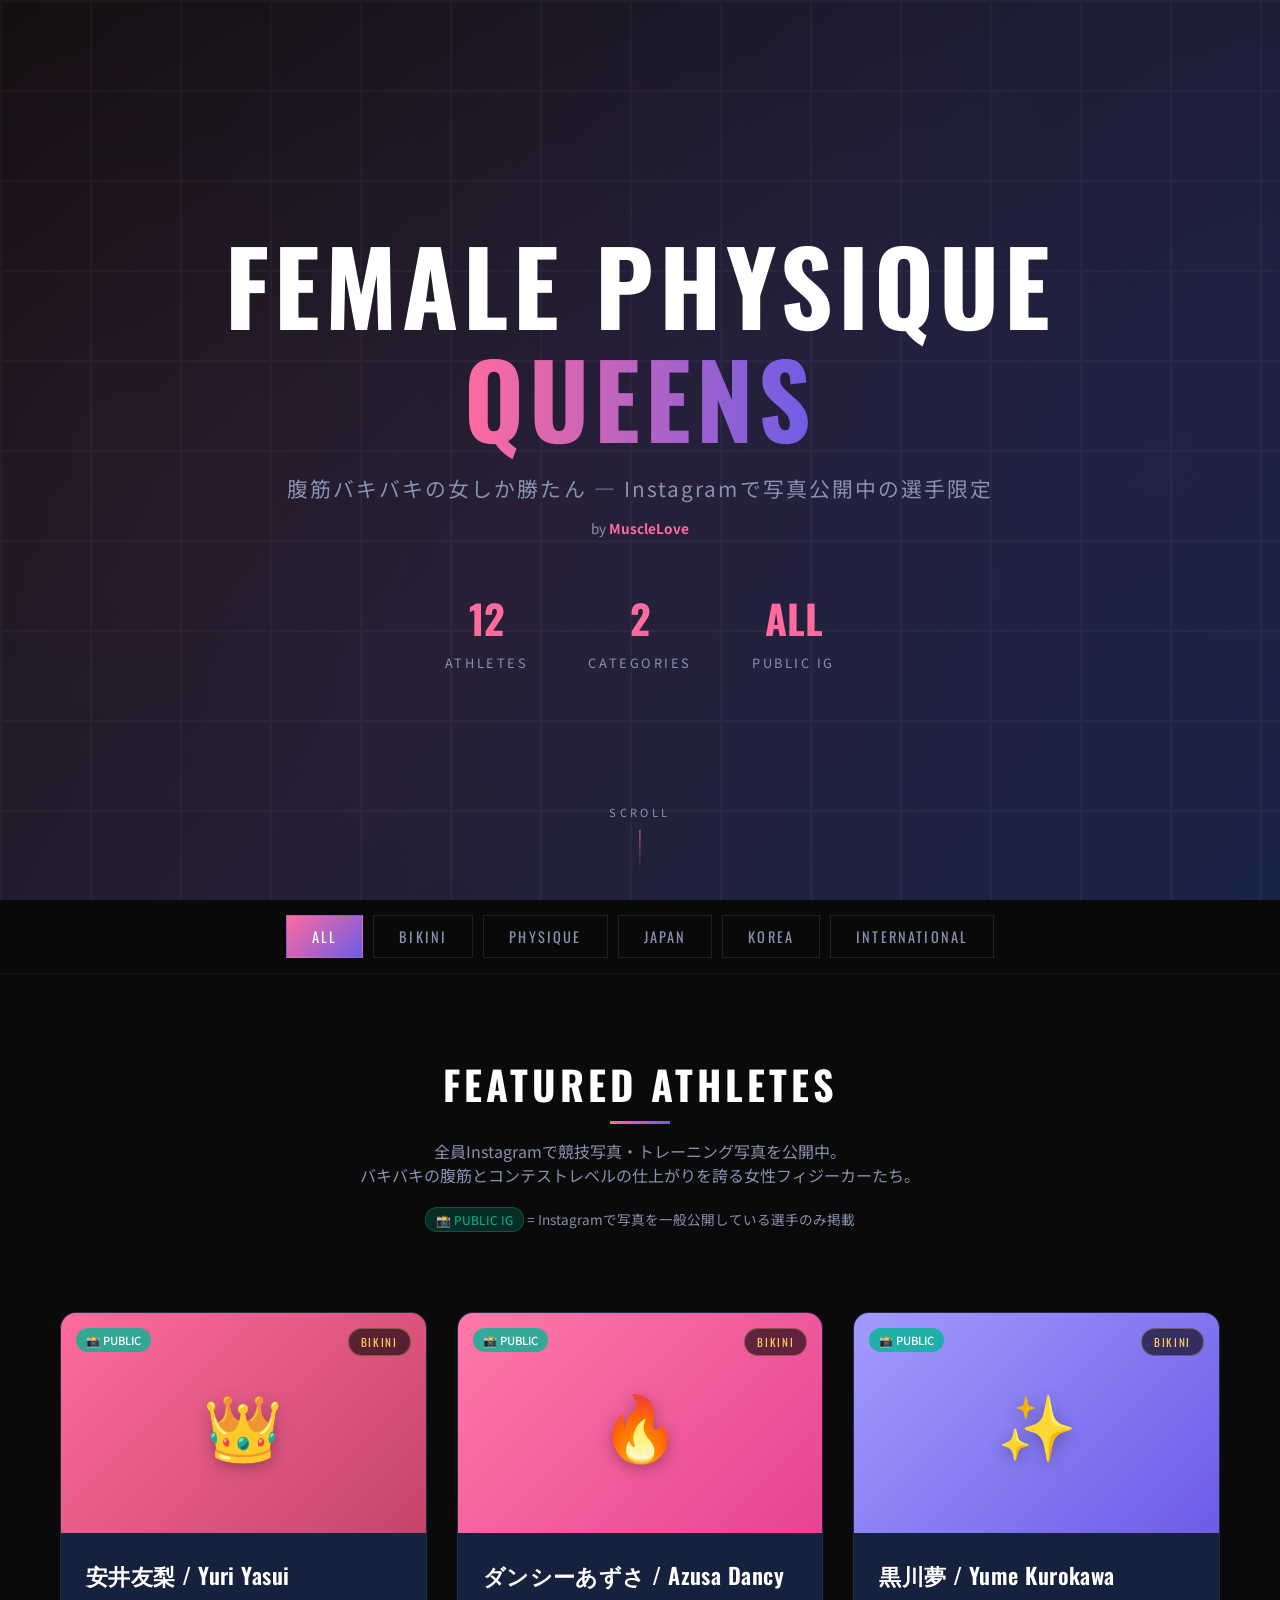
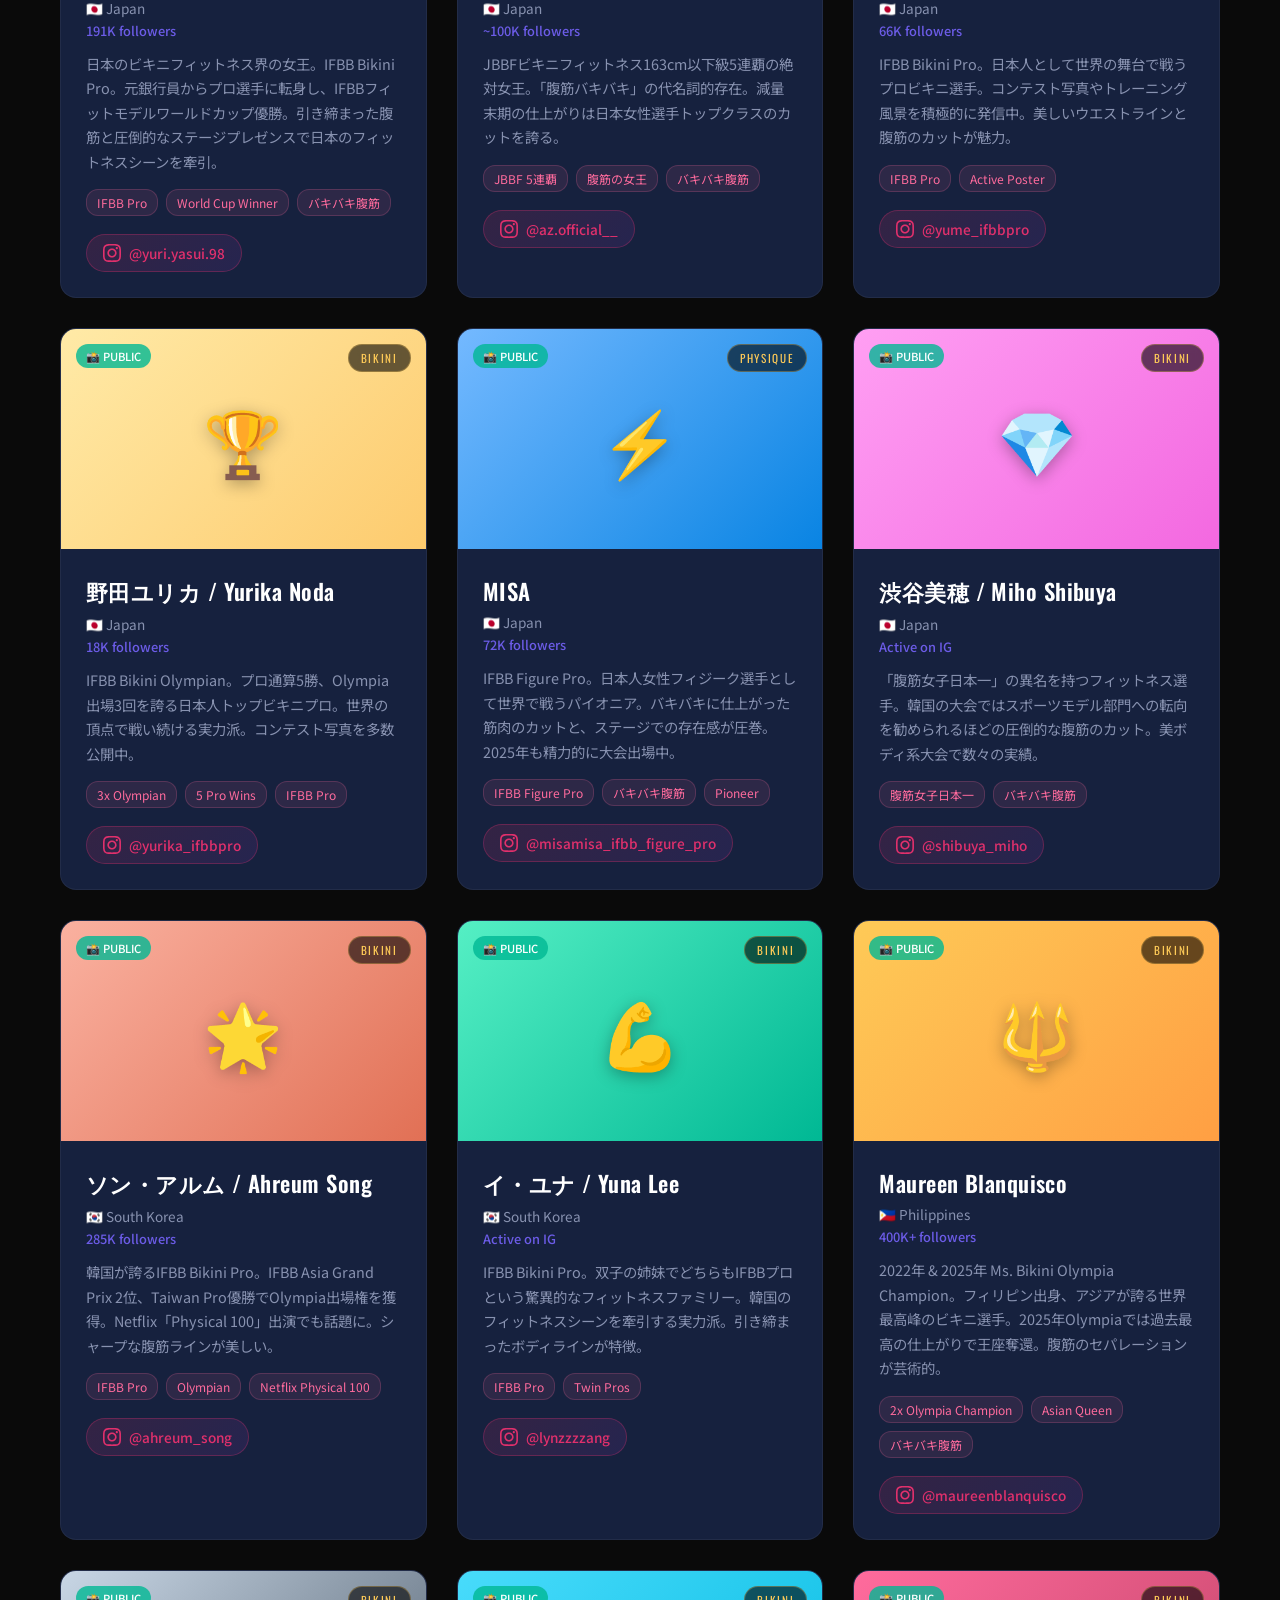
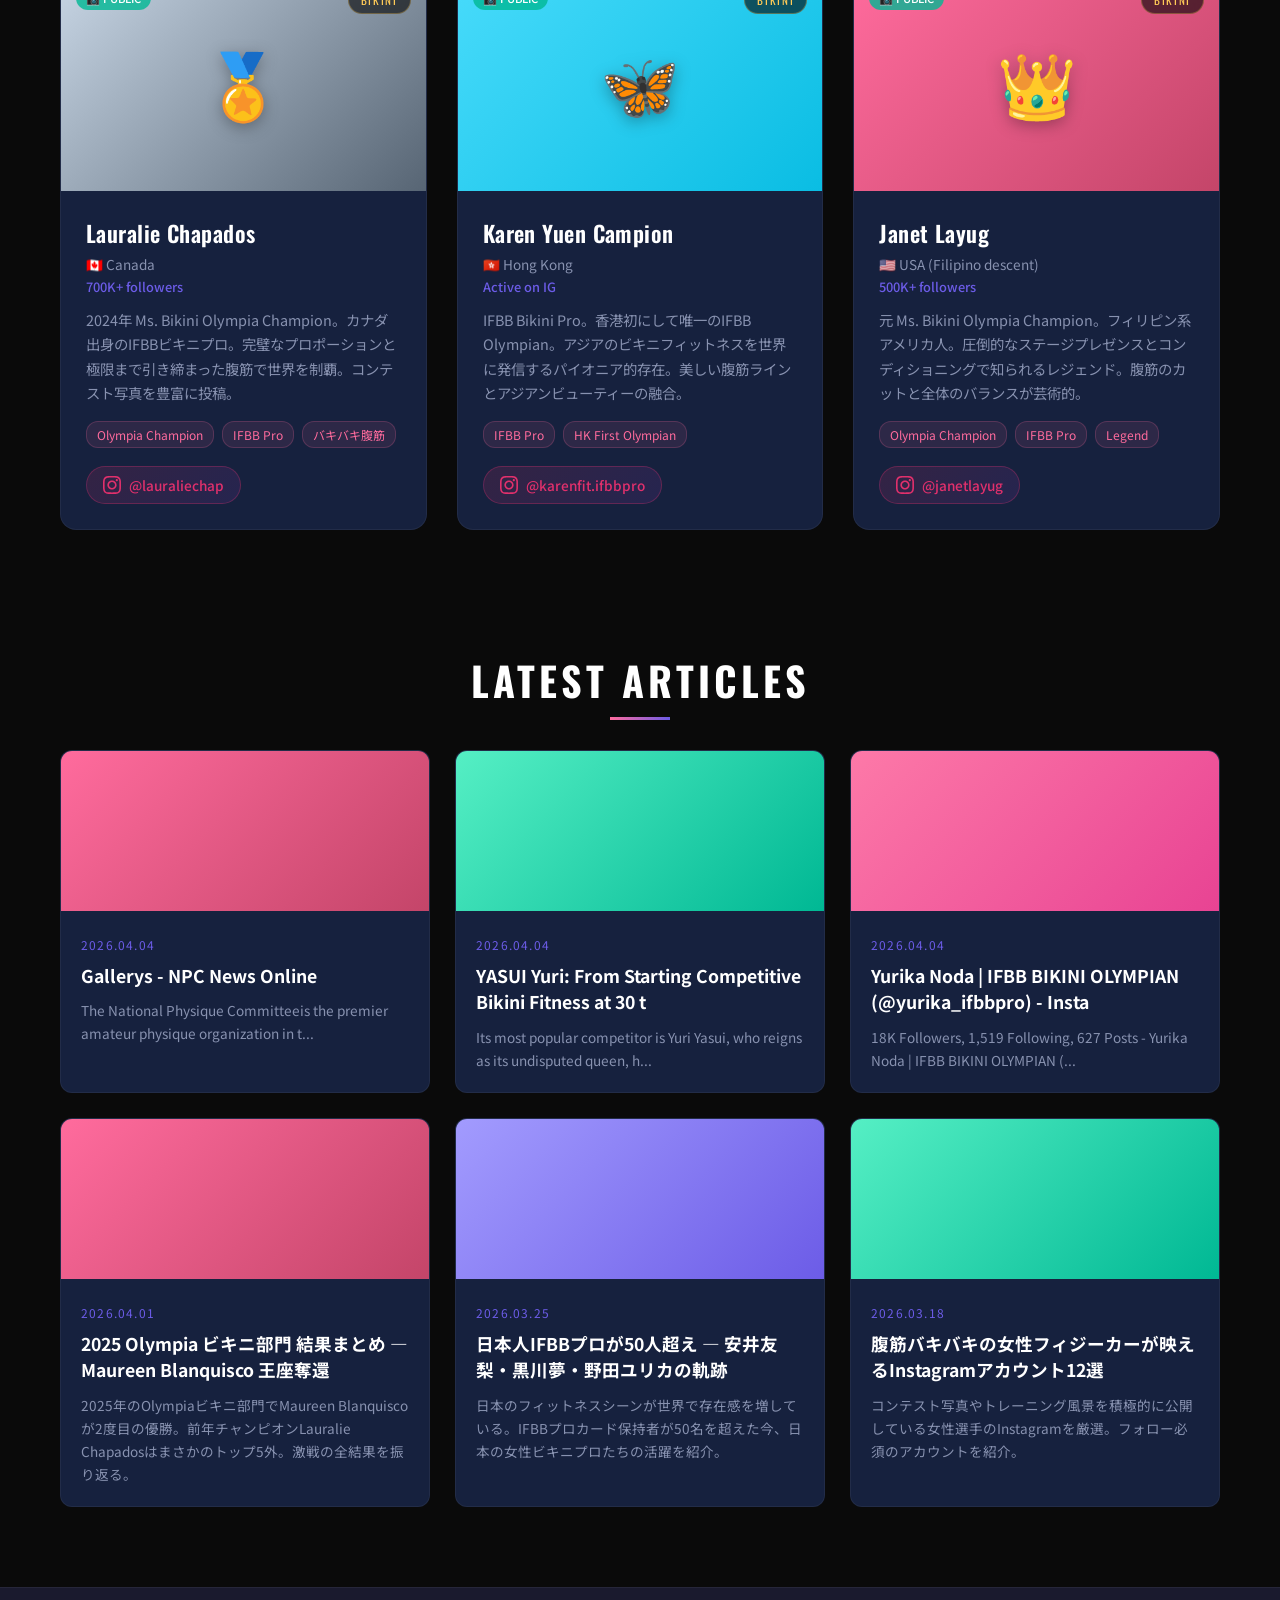
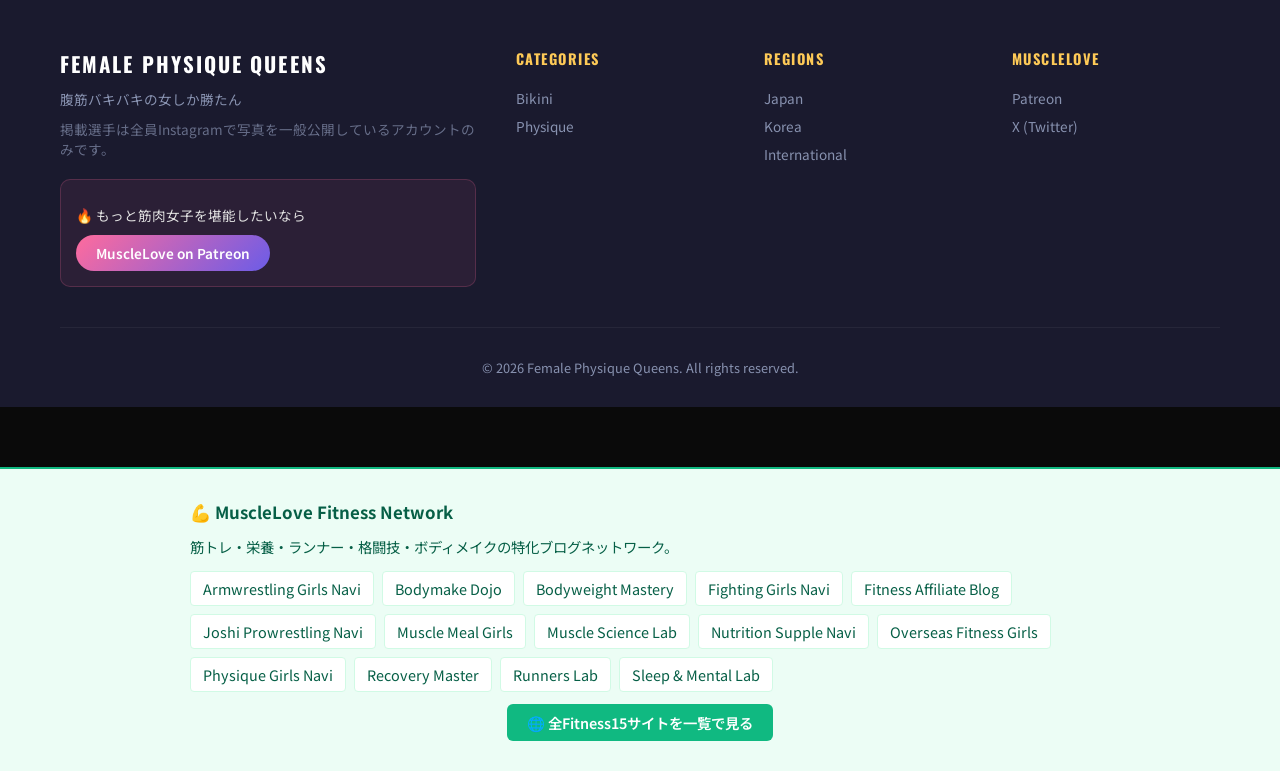
==== index.html @ 5050cad4 "Add network portal button to footer" ====
<!DOCTYPE html>
<html lang="ja">
<head>
    <meta charset="UTF-8">
    <meta name="viewport" content="width=device-width, initial-scale=1.0">
    <meta name="description" content="腹筋バキバキの女しか勝たん！Instagramで写真公開中の女性フィジーカー・ビキニ選手を厳選紹介。筋肉女子の美しい腹筋・引き締まったボディに興奮するあなたのためのブログ。">
    <meta name="keywords" content="筋肉女子,腹筋バキバキ,女性フィジーカー,ビキニフィットネス,muscle girl,female physique,筋肉フェチ,腹筋女子,IFBB bikini,筋トレ女子,マッスル女子,abs,シックスパック女子,フィットネスビキニ">
    <meta name="author" content="MuscleLove">
    <meta name="robots" content="index, follow">
    <link rel="canonical" href="https://musclelove-777.github.io/female-physique-queens/">

    <!-- Open Graph -->
    <meta property="og:title" content="FEMALE PHYSIQUE QUEENS - 腹筋バキバキの女しか勝たん">
    <meta property="og:description" content="Instagramで写真公開中の女性フィジーカー・ビキニ選手を厳選紹介。筋肉女子の美しい腹筋に興奮するあなたのためのブログ。">
    <meta property="og:type" content="website">
    <meta property="og:url" content="https://musclelove-777.github.io/female-physique-queens/">
    <meta property="og:site_name" content="Female Physique Queens">
    <meta property="og:locale" content="ja_JP">

    <!-- Twitter Card -->
    <meta name="twitter:card" content="summary_large_image">
    <meta name="twitter:title" content="FEMALE PHYSIQUE QUEENS - 腹筋バキバキの女しか勝たん">
    <meta name="twitter:description" content="筋肉女子の美しい腹筋・引き締まったボディに興奮するあなたのためのブログ">

    <title>FEMALE PHYSIQUE QUEENS - 腹筋バキバキの女しか勝たん</title>
    <link rel="preconnect" href="https://fonts.googleapis.com">
    <link href="https://fonts.googleapis.com/css2?family=Oswald:wght@400;600;700&family=Noto+Sans+JP:wght@400;500;700&display=swap" rel="stylesheet">
    <link rel="stylesheet" href="style.css">

    <script type="application/ld+json">
    {
        "@context": "https://schema.org",
        "@type": "Blog",
        "name": "Female Physique Queens",
        "description": "腹筋バキバキの女しか勝たん！女性フィジーカー・ビキニ選手を紹介するブログ",
        "url": "https://musclelove-777.github.io/female-physique-queens/",
        "inLanguage": "ja",
        "publisher": {
            "@type": "Organization",
            "name": "MuscleLove"
        }
    }
    </script>
<!-- Google tag (gtag.js) -->
<script async src="https://www.googletagmanager.com/gtag/js?id=G-HJLCFVY5TF"></script>
<script>
  window.dataLayer = window.dataLayer || [];
  function gtag(){dataLayer.push(arguments);}
  gtag('js', new Date());
  gtag('config', 'G-HJLCFVY5TF');
</script>
</head>
<body>

<!-- ヒーローセクション -->
<header class="hero">
    <div class="hero-overlay"></div>
    <div class="hero-content">
        <h1 class="hero-title">FEMALE PHYSIQUE<br><span>QUEENS</span></h1>
        <p class="hero-subtitle">腹筋バキバキの女しか勝たん — Instagramで写真公開中の選手限定</p>
        <p class="hero-powered">by <a href="https://www.patreon.com/MuscleLove" target="_blank" rel="noopener" class="musclelove-link">MuscleLove</a></p>
        <div class="hero-stats">
            <div class="stat"><span class="stat-number" id="athleteCount">12</span><span class="stat-label">Athletes</span></div>
            <div class="stat"><span class="stat-number">2</span><span class="stat-label">Categories</span></div>
            <div class="stat"><span class="stat-number">ALL</span><span class="stat-label">Public IG</span></div>
        </div>
    </div>
    <div class="scroll-indicator">
        <span>SCROLL</span>
        <div class="scroll-line"></div>
    </div>
</header>

<!-- フィルターナビ -->
<nav class="filter-nav">
    <div class="container">
        <button class="filter-btn active" data-filter="all">ALL</button>
        <button class="filter-btn" data-filter="bikini">BIKINI</button>
        <button class="filter-btn" data-filter="physique">PHYSIQUE</button>
        <button class="filter-btn" data-filter="japan">JAPAN</button>
        <button class="filter-btn" data-filter="korea">KOREA</button>
        <button class="filter-btn" data-filter="international">INTERNATIONAL</button>
    </div>
</nav>

<!-- メインコンテンツ -->
<main class="container">

    <!-- 紹介セクション -->
    <section class="intro-section">
        <h2 class="section-title">FEATURED ATHLETES</h2>
        <p class="section-desc">全員Instagramで競技写真・トレーニング写真を公開中。<br>バキバキの腹筋とコンテストレベルの仕上がりを誇る女性フィジーカーたち。</p>
        <div class="public-badge-info">
            <span class="public-badge">📸 PUBLIC IG</span> = Instagramで写真を一般公開している選手のみ掲載
        </div>
    </section>

    <!-- アスリートカードグリッド -->
    <section class="athlete-grid" id="athleteGrid">

        <!-- ===== 日本人選手 ===== -->

        <!-- 1. 安井友梨 -->
        <article class="athlete-card" data-category="bikini japan">
            <div class="card-image">
                <div class="card-placeholder" style="background: linear-gradient(135deg, #ff6b9d, #c44569);">
                    <span class="placeholder-icon">👑</span>
                </div>
                <div class="card-badge">BIKINI</div>
                <span class="card-public">📸 PUBLIC</span>
            </div>
            <div class="card-body">
                <h3 class="card-name">安井友梨 / Yuri Yasui</h3>
                <p class="card-country">🇯🇵 Japan</p>
                <p class="card-followers">191K followers</p>
                <p class="card-desc">日本のビキニフィットネス界の女王。IFBB Bikini Pro。元銀行員からプロ選手に転身し、IFBBフィットモデルワールドカップ優勝。引き締まった腹筋と圧倒的なステージプレゼンスで日本のフィットネスシーンを牽引。</p>
                <div class="card-stats">
                    <span class="tag">IFBB Pro</span>
                    <span class="tag">World Cup Winner</span>
                    <span class="tag">バキバキ腹筋</span>
                </div>
                <a href="https://www.instagram.com/yuri.yasui.98/" target="_blank" rel="noopener" class="instagram-link">
                    <svg class="ig-icon" viewBox="0 0 24 24"><path d="M12 2.163c3.204 0 3.584.012 4.85.07 3.252.148 4.771 1.691 4.919 4.919.058 1.265.069 1.645.069 4.849 0 3.205-.012 3.584-.069 4.849-.149 3.225-1.664 4.771-4.919 4.919-1.266.058-1.644.07-4.85.07-3.204 0-3.584-.012-4.849-.07-3.26-.149-4.771-1.699-4.919-4.92-.058-1.265-.07-1.644-.07-4.849 0-3.204.013-3.583.07-4.849.149-3.227 1.664-4.771 4.919-4.919 1.266-.057 1.645-.069 4.849-.069zm0-2.163c-3.259 0-3.667.014-4.947.072-4.358.2-6.78 2.618-6.98 6.98-.059 1.281-.073 1.689-.073 4.948 0 3.259.014 3.668.072 4.948.2 4.358 2.618 6.78 6.98 6.98 1.281.058 1.689.072 4.948.072 3.259 0 3.668-.014 4.948-.072 4.354-.2 6.782-2.618 6.979-6.98.059-1.28.073-1.689.073-4.948 0-3.259-.014-3.667-.072-4.947-.196-4.354-2.617-6.78-6.979-6.98-1.281-.059-1.69-.073-4.949-.073zm0 5.838c-3.403 0-6.162 2.759-6.162 6.162s2.759 6.163 6.162 6.163 6.162-2.759 6.162-6.163c0-3.403-2.759-6.162-6.162-6.162zm0 10.162c-2.209 0-4-1.79-4-4 0-2.209 1.791-4 4-4s4 1.791 4 4c0 2.21-1.791 4-4 4zm6.406-11.845c-.796 0-1.441.645-1.441 1.44s.645 1.44 1.441 1.44c.795 0 1.439-.645 1.439-1.44s-.644-1.44-1.439-1.44z"/></svg>
                    @yuri.yasui.98
                </a>
            </div>
        </article>

        <!-- 2. ダンシーあずさ -->
        <article class="athlete-card" data-category="bikini japan">
            <div class="card-image">
                <div class="card-placeholder" style="background: linear-gradient(135deg, #fd79a8, #e84393);">
                    <span class="placeholder-icon">🔥</span>
                </div>
                <div class="card-badge">BIKINI</div>
                <span class="card-public">📸 PUBLIC</span>
            </div>
            <div class="card-body">
                <h3 class="card-name">ダンシーあずさ / Azusa Dancy</h3>
                <p class="card-country">🇯🇵 Japan</p>
                <p class="card-followers">~100K followers</p>
                <p class="card-desc">JBBFビキニフィットネス163cm以下級5連覇の絶対女王。「腹筋バキバキ」の代名詞的存在。減量末期の仕上がりは日本女性選手トップクラスのカットを誇る。</p>
                <div class="card-stats">
                    <span class="tag">JBBF 5連覇</span>
                    <span class="tag">腹筋の女王</span>
                    <span class="tag">バキバキ腹筋</span>
                </div>
                <a href="https://www.instagram.com/az.official__/" target="_blank" rel="noopener" class="instagram-link">
                    <svg class="ig-icon" viewBox="0 0 24 24"><path d="M12 2.163c3.204 0 3.584.012 4.85.07 3.252.148 4.771 1.691 4.919 4.919.058 1.265.069 1.645.069 4.849 0 3.205-.012 3.584-.069 4.849-.149 3.225-1.664 4.771-4.919 4.919-1.266.058-1.644.07-4.85.07-3.204 0-3.584-.012-4.849-.07-3.26-.149-4.771-1.699-4.919-4.92-.058-1.265-.07-1.644-.07-4.849 0-3.204.013-3.583.07-4.849.149-3.227 1.664-4.771 4.919-4.919 1.266-.057 1.645-.069 4.849-.069zm0-2.163c-3.259 0-3.667.014-4.947.072-4.358.2-6.78 2.618-6.98 6.98-.059 1.281-.073 1.689-.073 4.948 0 3.259.014 3.668.072 4.948.2 4.358 2.618 6.78 6.98 6.98 1.281.058 1.689.072 4.948.072 3.259 0 3.668-.014 4.948-.072 4.354-.2 6.782-2.618 6.979-6.98.059-1.28.073-1.689.073-4.948 0-3.259-.014-3.667-.072-4.947-.196-4.354-2.617-6.78-6.979-6.98-1.281-.059-1.69-.073-4.949-.073zm0 5.838c-3.403 0-6.162 2.759-6.162 6.162s2.759 6.163 6.162 6.163 6.162-2.759 6.162-6.163c0-3.403-2.759-6.162-6.162-6.162zm0 10.162c-2.209 0-4-1.79-4-4 0-2.209 1.791-4 4-4s4 1.791 4 4c0 2.21-1.791 4-4 4zm6.406-11.845c-.796 0-1.441.645-1.441 1.44s.645 1.44 1.441 1.44c.795 0 1.439-.645 1.439-1.44s-.644-1.44-1.439-1.44z"/></svg>
                    @az.official__
                </a>
            </div>
        </article>

        <!-- 3. 黒川夢 -->
        <article class="athlete-card" data-category="bikini japan">
            <div class="card-image">
                <div class="card-placeholder" style="background: linear-gradient(135deg, #a29bfe, #6c5ce7);">
                    <span class="placeholder-icon">✨</span>
                </div>
                <div class="card-badge">BIKINI</div>
                <span class="card-public">📸 PUBLIC</span>
            </div>
            <div class="card-body">
                <h3 class="card-name">黒川夢 / Yume Kurokawa</h3>
                <p class="card-country">🇯🇵 Japan</p>
                <p class="card-followers">66K followers</p>
                <p class="card-desc">IFBB Bikini Pro。日本人として世界の舞台で戦うプロビキニ選手。コンテスト写真やトレーニング風景を積極的に発信中。美しいウエストラインと腹筋のカットが魅力。</p>
                <div class="card-stats">
                    <span class="tag">IFBB Pro</span>
                    <span class="tag">Active Poster</span>
                </div>
                <a href="https://www.instagram.com/yume_ifbbpro/" target="_blank" rel="noopener" class="instagram-link">
                    <svg class="ig-icon" viewBox="0 0 24 24"><path d="M12 2.163c3.204 0 3.584.012 4.85.07 3.252.148 4.771 1.691 4.919 4.919.058 1.265.069 1.645.069 4.849 0 3.205-.012 3.584-.069 4.849-.149 3.225-1.664 4.771-4.919 4.919-1.266.058-1.644.07-4.85.07-3.204 0-3.584-.012-4.849-.07-3.26-.149-4.771-1.699-4.919-4.92-.058-1.265-.07-1.644-.07-4.849 0-3.204.013-3.583.07-4.849.149-3.227 1.664-4.771 4.919-4.919 1.266-.057 1.645-.069 4.849-.069zm0-2.163c-3.259 0-3.667.014-4.947.072-4.358.2-6.78 2.618-6.98 6.98-.059 1.281-.073 1.689-.073 4.948 0 3.259.014 3.668.072 4.948.2 4.358 2.618 6.78 6.98 6.98 1.281.058 1.689.072 4.948.072 3.259 0 3.668-.014 4.948-.072 4.354-.2 6.782-2.618 6.979-6.98.059-1.28.073-1.689.073-4.948 0-3.259-.014-3.667-.072-4.947-.196-4.354-2.617-6.78-6.979-6.98-1.281-.059-1.69-.073-4.949-.073zm0 5.838c-3.403 0-6.162 2.759-6.162 6.162s2.759 6.163 6.162 6.163 6.162-2.759 6.162-6.163c0-3.403-2.759-6.162-6.162-6.162zm0 10.162c-2.209 0-4-1.79-4-4 0-2.209 1.791-4 4-4s4 1.791 4 4c0 2.21-1.791 4-4 4zm6.406-11.845c-.796 0-1.441.645-1.441 1.44s.645 1.44 1.441 1.44c.795 0 1.439-.645 1.439-1.44s-.644-1.44-1.439-1.44z"/></svg>
                    @yume_ifbbpro
                </a>
            </div>
        </article>

        <!-- 4. 野田ユリカ -->
        <article class="athlete-card" data-category="bikini japan">
            <div class="card-image">
                <div class="card-placeholder" style="background: linear-gradient(135deg, #ffeaa7, #fdcb6e);">
                    <span class="placeholder-icon">🏆</span>
                </div>
                <div class="card-badge">BIKINI</div>
                <span class="card-public">📸 PUBLIC</span>
            </div>
            <div class="card-body">
                <h3 class="card-name">野田ユリカ / Yurika Noda</h3>
                <p class="card-country">🇯🇵 Japan</p>
                <p class="card-followers">18K followers</p>
                <p class="card-desc">IFBB Bikini Olympian。プロ通算5勝、Olympia出場3回を誇る日本人トップビキニプロ。世界の頂点で戦い続ける実力派。コンテスト写真を多数公開中。</p>
                <div class="card-stats">
                    <span class="tag">3x Olympian</span>
                    <span class="tag">5 Pro Wins</span>
                    <span class="tag">IFBB Pro</span>
                </div>
                <a href="https://www.instagram.com/yurika_ifbbpro/" target="_blank" rel="noopener" class="instagram-link">
                    <svg class="ig-icon" viewBox="0 0 24 24"><path d="M12 2.163c3.204 0 3.584.012 4.85.07 3.252.148 4.771 1.691 4.919 4.919.058 1.265.069 1.645.069 4.849 0 3.205-.012 3.584-.069 4.849-.149 3.225-1.664 4.771-4.919 4.919-1.266.058-1.644.07-4.85.07-3.204 0-3.584-.012-4.849-.07-3.26-.149-4.771-1.699-4.919-4.92-.058-1.265-.07-1.644-.07-4.849 0-3.204.013-3.583.07-4.849.149-3.227 1.664-4.771 4.919-4.919 1.266-.057 1.645-.069 4.849-.069zm0-2.163c-3.259 0-3.667.014-4.947.072-4.358.2-6.78 2.618-6.98 6.98-.059 1.281-.073 1.689-.073 4.948 0 3.259.014 3.668.072 4.948.2 4.358 2.618 6.78 6.98 6.98 1.281.058 1.689.072 4.948.072 3.259 0 3.668-.014 4.948-.072 4.354-.2 6.782-2.618 6.979-6.98.059-1.28.073-1.689.073-4.948 0-3.259-.014-3.667-.072-4.947-.196-4.354-2.617-6.78-6.979-6.98-1.281-.059-1.69-.073-4.949-.073zm0 5.838c-3.403 0-6.162 2.759-6.162 6.162s2.759 6.163 6.162 6.163 6.162-2.759 6.162-6.163c0-3.403-2.759-6.162-6.162-6.162zm0 10.162c-2.209 0-4-1.79-4-4 0-2.209 1.791-4 4-4s4 1.791 4 4c0 2.21-1.791 4-4 4zm6.406-11.845c-.796 0-1.441.645-1.441 1.44s.645 1.44 1.441 1.44c.795 0 1.439-.645 1.439-1.44s-.644-1.44-1.439-1.44z"/></svg>
                    @yurika_ifbbpro
                </a>
            </div>
        </article>

        <!-- 5. MISA -->
        <article class="athlete-card" data-category="physique japan">
            <div class="card-image">
                <div class="card-placeholder" style="background: linear-gradient(135deg, #74b9ff, #0984e3);">
                    <span class="placeholder-icon">⚡</span>
                </div>
                <div class="card-badge">PHYSIQUE</div>
                <span class="card-public">📸 PUBLIC</span>
            </div>
            <div class="card-body">
                <h3 class="card-name">MISA</h3>
                <p class="card-country">🇯🇵 Japan</p>
                <p class="card-followers">72K followers</p>
                <p class="card-desc">IFBB Figure Pro。日本人女性フィジーク選手として世界で戦うパイオニア。バキバキに仕上がった筋肉のカットと、ステージでの存在感が圧巻。2025年も精力的に大会出場中。</p>
                <div class="card-stats">
                    <span class="tag">IFBB Figure Pro</span>
                    <span class="tag">バキバキ腹筋</span>
                    <span class="tag">Pioneer</span>
                </div>
                <a href="https://www.instagram.com/misamisa_ifbb_figure_pro/" target="_blank" rel="noopener" class="instagram-link">
                    <svg class="ig-icon" viewBox="0 0 24 24"><path d="M12 2.163c3.204 0 3.584.012 4.85.07 3.252.148 4.771 1.691 4.919 4.919.058 1.265.069 1.645.069 4.849 0 3.205-.012 3.584-.069 4.849-.149 3.225-1.664 4.771-4.919 4.919-1.266.058-1.644.07-4.85.07-3.204 0-3.584-.012-4.849-.07-3.26-.149-4.771-1.699-4.919-4.92-.058-1.265-.07-1.644-.07-4.849 0-3.204.013-3.583.07-4.849.149-3.227 1.664-4.771 4.919-4.919 1.266-.057 1.645-.069 4.849-.069zm0-2.163c-3.259 0-3.667.014-4.947.072-4.358.2-6.78 2.618-6.98 6.98-.059 1.281-.073 1.689-.073 4.948 0 3.259.014 3.668.072 4.948.2 4.358 2.618 6.78 6.98 6.98 1.281.058 1.689.072 4.948.072 3.259 0 3.668-.014 4.948-.072 4.354-.2 6.782-2.618 6.979-6.98.059-1.28.073-1.689.073-4.948 0-3.259-.014-3.667-.072-4.947-.196-4.354-2.617-6.78-6.979-6.98-1.281-.059-1.69-.073-4.949-.073zm0 5.838c-3.403 0-6.162 2.759-6.162 6.162s2.759 6.163 6.162 6.163 6.162-2.759 6.162-6.163c0-3.403-2.759-6.162-6.162-6.162zm0 10.162c-2.209 0-4-1.79-4-4 0-2.209 1.791-4 4-4s4 1.791 4 4c0 2.21-1.791 4-4 4zm6.406-11.845c-.796 0-1.441.645-1.441 1.44s.645 1.44 1.441 1.44c.795 0 1.439-.645 1.439-1.44s-.644-1.44-1.439-1.44z"/></svg>
                    @misamisa_ifbb_figure_pro
                </a>
            </div>
        </article>

        <!-- 6. 渋谷美穂 -->
        <article class="athlete-card" data-category="bikini japan">
            <div class="card-image">
                <div class="card-placeholder" style="background: linear-gradient(135deg, #ff9ff3, #f368e0);">
                    <span class="placeholder-icon">💎</span>
                </div>
                <div class="card-badge">BIKINI</div>
                <span class="card-public">📸 PUBLIC</span>
            </div>
            <div class="card-body">
                <h3 class="card-name">渋谷美穂 / Miho Shibuya</h3>
                <p class="card-country">🇯🇵 Japan</p>
                <p class="card-followers">Active on IG</p>
                <p class="card-desc">「腹筋女子日本一」の異名を持つフィットネス選手。韓国の大会ではスポーツモデル部門への転向を勧められるほどの圧倒的な腹筋のカット。美ボディ系大会で数々の実績。</p>
                <div class="card-stats">
                    <span class="tag">腹筋女子日本一</span>
                    <span class="tag">バキバキ腹筋</span>
                </div>
                <a href="https://www.instagram.com/shibuya_miho/" target="_blank" rel="noopener" class="instagram-link">
                    <svg class="ig-icon" viewBox="0 0 24 24"><path d="M12 2.163c3.204 0 3.584.012 4.85.07 3.252.148 4.771 1.691 4.919 4.919.058 1.265.069 1.645.069 4.849 0 3.205-.012 3.584-.069 4.849-.149 3.225-1.664 4.771-4.919 4.919-1.266.058-1.644.07-4.85.07-3.204 0-3.584-.012-4.849-.07-3.26-.149-4.771-1.699-4.919-4.92-.058-1.265-.07-1.644-.07-4.849 0-3.204.013-3.583.07-4.849.149-3.227 1.664-4.771 4.919-4.919 1.266-.057 1.645-.069 4.849-.069zm0-2.163c-3.259 0-3.667.014-4.947.072-4.358.2-6.78 2.618-6.98 6.98-.059 1.281-.073 1.689-.073 4.948 0 3.259.014 3.668.072 4.948.2 4.358 2.618 6.78 6.98 6.98 1.281.058 1.689.072 4.948.072 3.259 0 3.668-.014 4.948-.072 4.354-.2 6.782-2.618 6.979-6.98.059-1.28.073-1.689.073-4.948 0-3.259-.014-3.667-.072-4.947-.196-4.354-2.617-6.78-6.979-6.98-1.281-.059-1.69-.073-4.949-.073zm0 5.838c-3.403 0-6.162 2.759-6.162 6.162s2.759 6.163 6.162 6.163 6.162-2.759 6.162-6.163c0-3.403-2.759-6.162-6.162-6.162zm0 10.162c-2.209 0-4-1.79-4-4 0-2.209 1.791-4 4-4s4 1.791 4 4c0 2.21-1.791 4-4 4zm6.406-11.845c-.796 0-1.441.645-1.441 1.44s.645 1.44 1.441 1.44c.795 0 1.439-.645 1.439-1.44s-.644-1.44-1.439-1.44z"/></svg>
                    @shibuya_miho
                </a>
            </div>
        </article>

        <!-- ===== 韓国選手 ===== -->

        <!-- 7. Ahreum Song -->
        <article class="athlete-card" data-category="bikini korea">
            <div class="card-image">
                <div class="card-placeholder" style="background: linear-gradient(135deg, #fab1a0, #e17055);">
                    <span class="placeholder-icon">🌟</span>
                </div>
                <div class="card-badge">BIKINI</div>
                <span class="card-public">📸 PUBLIC</span>
            </div>
            <div class="card-body">
                <h3 class="card-name">ソン・アルム / Ahreum Song</h3>
                <p class="card-country">🇰🇷 South Korea</p>
                <p class="card-followers">285K followers</p>
                <p class="card-desc">韓国が誇るIFBB Bikini Pro。IFBB Asia Grand Prix 2位、Taiwan Pro優勝でOlympia出場権を獲得。Netflix「Physical 100」出演でも話題に。シャープな腹筋ラインが美しい。</p>
                <div class="card-stats">
                    <span class="tag">IFBB Pro</span>
                    <span class="tag">Olympian</span>
                    <span class="tag">Netflix Physical 100</span>
                </div>
                <a href="https://www.instagram.com/ahreum_song/" target="_blank" rel="noopener" class="instagram-link">
                    <svg class="ig-icon" viewBox="0 0 24 24"><path d="M12 2.163c3.204 0 3.584.012 4.85.07 3.252.148 4.771 1.691 4.919 4.919.058 1.265.069 1.645.069 4.849 0 3.205-.012 3.584-.069 4.849-.149 3.225-1.664 4.771-4.919 4.919-1.266.058-1.644.07-4.85.07-3.204 0-3.584-.012-4.849-.07-3.26-.149-4.771-1.699-4.919-4.92-.058-1.265-.07-1.644-.07-4.849 0-3.204.013-3.583.07-4.849.149-3.227 1.664-4.771 4.919-4.919 1.266-.057 1.645-.069 4.849-.069zm0-2.163c-3.259 0-3.667.014-4.947.072-4.358.2-6.78 2.618-6.98 6.98-.059 1.281-.073 1.689-.073 4.948 0 3.259.014 3.668.072 4.948.2 4.358 2.618 6.78 6.98 6.98 1.281.058 1.689.072 4.948.072 3.259 0 3.668-.014 4.948-.072 4.354-.2 6.782-2.618 6.979-6.98.059-1.28.073-1.689.073-4.948 0-3.259-.014-3.667-.072-4.947-.196-4.354-2.617-6.78-6.979-6.98-1.281-.059-1.69-.073-4.949-.073zm0 5.838c-3.403 0-6.162 2.759-6.162 6.162s2.759 6.163 6.162 6.163 6.162-2.759 6.162-6.163c0-3.403-2.759-6.162-6.162-6.162zm0 10.162c-2.209 0-4-1.79-4-4 0-2.209 1.791-4 4-4s4 1.791 4 4c0 2.21-1.791 4-4 4zm6.406-11.845c-.796 0-1.441.645-1.441 1.44s.645 1.44 1.441 1.44c.795 0 1.439-.645 1.439-1.44s-.644-1.44-1.439-1.44z"/></svg>
                    @ahreum_song
                </a>
            </div>
        </article>

        <!-- 8. Yuna Lee -->
        <article class="athlete-card" data-category="bikini korea">
            <div class="card-image">
                <div class="card-placeholder" style="background: linear-gradient(135deg, #55efc4, #00b894);">
                    <span class="placeholder-icon">💪</span>
                </div>
                <div class="card-badge">BIKINI</div>
                <span class="card-public">📸 PUBLIC</span>
            </div>
            <div class="card-body">
                <h3 class="card-name">イ・ユナ / Yuna Lee</h3>
                <p class="card-country">🇰🇷 South Korea</p>
                <p class="card-followers">Active on IG</p>
                <p class="card-desc">IFBB Bikini Pro。双子の姉妹でどちらもIFBBプロという驚異的なフィットネスファミリー。韓国のフィットネスシーンを牽引する実力派。引き締まったボディラインが特徴。</p>
                <div class="card-stats">
                    <span class="tag">IFBB Pro</span>
                    <span class="tag">Twin Pros</span>
                </div>
                <a href="https://www.instagram.com/lynzzzzang/" target="_blank" rel="noopener" class="instagram-link">
                    <svg class="ig-icon" viewBox="0 0 24 24"><path d="M12 2.163c3.204 0 3.584.012 4.85.07 3.252.148 4.771 1.691 4.919 4.919.058 1.265.069 1.645.069 4.849 0 3.205-.012 3.584-.069 4.849-.149 3.225-1.664 4.771-4.919 4.919-1.266.058-1.644.07-4.85.07-3.204 0-3.584-.012-4.849-.07-3.26-.149-4.771-1.699-4.919-4.92-.058-1.265-.07-1.644-.07-4.849 0-3.204.013-3.583.07-4.849.149-3.227 1.664-4.771 4.919-4.919 1.266-.057 1.645-.069 4.849-.069zm0-2.163c-3.259 0-3.667.014-4.947.072-4.358.2-6.78 2.618-6.98 6.98-.059 1.281-.073 1.689-.073 4.948 0 3.259.014 3.668.072 4.948.2 4.358 2.618 6.78 6.98 6.98 1.281.058 1.689.072 4.948.072 3.259 0 3.668-.014 4.948-.072 4.354-.2 6.782-2.618 6.979-6.98.059-1.28.073-1.689.073-4.948 0-3.259-.014-3.667-.072-4.947-.196-4.354-2.617-6.78-6.979-6.98-1.281-.059-1.69-.073-4.949-.073zm0 5.838c-3.403 0-6.162 2.759-6.162 6.162s2.759 6.163 6.162 6.163 6.162-2.759 6.162-6.163c0-3.403-2.759-6.162-6.162-6.162zm0 10.162c-2.209 0-4-1.79-4-4 0-2.209 1.791-4 4-4s4 1.791 4 4c0 2.21-1.791 4-4 4zm6.406-11.845c-.796 0-1.441.645-1.441 1.44s.645 1.44 1.441 1.44c.795 0 1.439-.645 1.439-1.44s-.644-1.44-1.439-1.44z"/></svg>
                    @lynzzzzang
                </a>
            </div>
        </article>

        <!-- ===== 海外選手 ===== -->

        <!-- 9. Maureen Blanquisco -->
        <article class="athlete-card" data-category="bikini international">
            <div class="card-image">
                <div class="card-placeholder" style="background: linear-gradient(135deg, #feca57, #ff9f43);">
                    <span class="placeholder-icon">🔱</span>
                </div>
                <div class="card-badge">BIKINI</div>
                <span class="card-public">📸 PUBLIC</span>
            </div>
            <div class="card-body">
                <h3 class="card-name">Maureen Blanquisco</h3>
                <p class="card-country">🇵🇭 Philippines</p>
                <p class="card-followers">400K+ followers</p>
                <p class="card-desc">2022年 & 2025年 Ms. Bikini Olympia Champion。フィリピン出身、アジアが誇る世界最高峰のビキニ選手。2025年Olympiaでは過去最高の仕上がりで王座奪還。腹筋のセパレーションが芸術的。</p>
                <div class="card-stats">
                    <span class="tag">2x Olympia Champion</span>
                    <span class="tag">Asian Queen</span>
                    <span class="tag">バキバキ腹筋</span>
                </div>
                <a href="https://www.instagram.com/maureenblanquisco/" target="_blank" rel="noopener" class="instagram-link">
                    <svg class="ig-icon" viewBox="0 0 24 24"><path d="M12 2.163c3.204 0 3.584.012 4.85.07 3.252.148 4.771 1.691 4.919 4.919.058 1.265.069 1.645.069 4.849 0 3.205-.012 3.584-.069 4.849-.149 3.225-1.664 4.771-4.919 4.919-1.266.058-1.644.07-4.85.07-3.204 0-3.584-.012-4.849-.07-3.26-.149-4.771-1.699-4.919-4.92-.058-1.265-.07-1.644-.07-4.849 0-3.204.013-3.583.07-4.849.149-3.227 1.664-4.771 4.919-4.919 1.266-.057 1.645-.069 4.849-.069zm0-2.163c-3.259 0-3.667.014-4.947.072-4.358.2-6.78 2.618-6.98 6.98-.059 1.281-.073 1.689-.073 4.948 0 3.259.014 3.668.072 4.948.2 4.358 2.618 6.78 6.98 6.98 1.281.058 1.689.072 4.948.072 3.259 0 3.668-.014 4.948-.072 4.354-.2 6.782-2.618 6.979-6.98.059-1.28.073-1.689.073-4.948 0-3.259-.014-3.667-.072-4.947-.196-4.354-2.617-6.78-6.979-6.98-1.281-.059-1.69-.073-4.949-.073zm0 5.838c-3.403 0-6.162 2.759-6.162 6.162s2.759 6.163 6.162 6.163 6.162-2.759 6.162-6.163c0-3.403-2.759-6.162-6.162-6.162zm0 10.162c-2.209 0-4-1.79-4-4 0-2.209 1.791-4 4-4s4 1.791 4 4c0 2.21-1.791 4-4 4zm6.406-11.845c-.796 0-1.441.645-1.441 1.44s.645 1.44 1.441 1.44c.795 0 1.439-.645 1.439-1.44s-.644-1.44-1.439-1.44z"/></svg>
                    @maureenblanquisco
                </a>
            </div>
        </article>

        <!-- 10. Lauralie Chapados -->
        <article class="athlete-card" data-category="bikini international">
            <div class="card-image">
                <div class="card-placeholder" style="background: linear-gradient(135deg, #c8d6e5, #576574);">
                    <span class="placeholder-icon">🏅</span>
                </div>
                <div class="card-badge">BIKINI</div>
                <span class="card-public">📸 PUBLIC</span>
            </div>
            <div class="card-body">
                <h3 class="card-name">Lauralie Chapados</h3>
                <p class="card-country">🇨🇦 Canada</p>
                <p class="card-followers">700K+ followers</p>
                <p class="card-desc">2024年 Ms. Bikini Olympia Champion。カナダ出身のIFBBビキニプロ。完璧なプロポーションと極限まで引き締まった腹筋で世界を制覇。コンテスト写真を豊富に投稿。</p>
                <div class="card-stats">
                    <span class="tag">Olympia Champion</span>
                    <span class="tag">IFBB Pro</span>
                    <span class="tag">バキバキ腹筋</span>
                </div>
                <a href="https://www.instagram.com/lauraliechap/" target="_blank" rel="noopener" class="instagram-link">
                    <svg class="ig-icon" viewBox="0 0 24 24"><path d="M12 2.163c3.204 0 3.584.012 4.85.07 3.252.148 4.771 1.691 4.919 4.919.058 1.265.069 1.645.069 4.849 0 3.205-.012 3.584-.069 4.849-.149 3.225-1.664 4.771-4.919 4.919-1.266.058-1.644.07-4.85.07-3.204 0-3.584-.012-4.849-.07-3.26-.149-4.771-1.699-4.919-4.92-.058-1.265-.07-1.644-.07-4.849 0-3.204.013-3.583.07-4.849.149-3.227 1.664-4.771 4.919-4.919 1.266-.057 1.645-.069 4.849-.069zm0-2.163c-3.259 0-3.667.014-4.947.072-4.358.2-6.78 2.618-6.98 6.98-.059 1.281-.073 1.689-.073 4.948 0 3.259.014 3.668.072 4.948.2 4.358 2.618 6.78 6.98 6.98 1.281.058 1.689.072 4.948.072 3.259 0 3.668-.014 4.948-.072 4.354-.2 6.782-2.618 6.979-6.98.059-1.28.073-1.689.073-4.948 0-3.259-.014-3.667-.072-4.947-.196-4.354-2.617-6.78-6.979-6.98-1.281-.059-1.69-.073-4.949-.073zm0 5.838c-3.403 0-6.162 2.759-6.162 6.162s2.759 6.163 6.162 6.163 6.162-2.759 6.162-6.163c0-3.403-2.759-6.162-6.162-6.162zm0 10.162c-2.209 0-4-1.79-4-4 0-2.209 1.791-4 4-4s4 1.791 4 4c0 2.21-1.791 4-4 4zm6.406-11.845c-.796 0-1.441.645-1.441 1.44s.645 1.44 1.441 1.44c.795 0 1.439-.645 1.439-1.44s-.644-1.44-1.439-1.44z"/></svg>
                    @lauraliechap
                </a>
            </div>
        </article>

        <!-- 11. Karen Yuen Campion -->
        <article class="athlete-card" data-category="bikini international">
            <div class="card-image">
                <div class="card-placeholder" style="background: linear-gradient(135deg, #48dbfb, #0abde3);">
                    <span class="placeholder-icon">🦋</span>
                </div>
                <div class="card-badge">BIKINI</div>
                <span class="card-public">📸 PUBLIC</span>
            </div>
            <div class="card-body">
                <h3 class="card-name">Karen Yuen Campion</h3>
                <p class="card-country">🇭🇰 Hong Kong</p>
                <p class="card-followers">Active on IG</p>
                <p class="card-desc">IFBB Bikini Pro。香港初にして唯一のIFBB Olympian。アジアのビキニフィットネスを世界に発信するパイオニア的存在。美しい腹筋ラインとアジアンビューティーの融合。</p>
                <div class="card-stats">
                    <span class="tag">IFBB Pro</span>
                    <span class="tag">HK First Olympian</span>
                </div>
                <a href="https://www.instagram.com/karenfit.ifbbpro/" target="_blank" rel="noopener" class="instagram-link">
                    <svg class="ig-icon" viewBox="0 0 24 24"><path d="M12 2.163c3.204 0 3.584.012 4.85.07 3.252.148 4.771 1.691 4.919 4.919.058 1.265.069 1.645.069 4.849 0 3.205-.012 3.584-.069 4.849-.149 3.225-1.664 4.771-4.919 4.919-1.266.058-1.644.07-4.85.07-3.204 0-3.584-.012-4.849-.07-3.26-.149-4.771-1.699-4.919-4.92-.058-1.265-.07-1.644-.07-4.849 0-3.204.013-3.583.07-4.849.149-3.227 1.664-4.771 4.919-4.919 1.266-.057 1.645-.069 4.849-.069zm0-2.163c-3.259 0-3.667.014-4.947.072-4.358.2-6.78 2.618-6.98 6.98-.059 1.281-.073 1.689-.073 4.948 0 3.259.014 3.668.072 4.948.2 4.358 2.618 6.78 6.98 6.98 1.281.058 1.689.072 4.948.072 3.259 0 3.668-.014 4.948-.072 4.354-.2 6.782-2.618 6.979-6.98.059-1.28.073-1.689.073-4.948 0-3.259-.014-3.667-.072-4.947-.196-4.354-2.617-6.78-6.979-6.98-1.281-.059-1.69-.073-4.949-.073zm0 5.838c-3.403 0-6.162 2.759-6.162 6.162s2.759 6.163 6.162 6.163 6.162-2.759 6.162-6.163c0-3.403-2.759-6.162-6.162-6.162zm0 10.162c-2.209 0-4-1.79-4-4 0-2.209 1.791-4 4-4s4 1.791 4 4c0 2.21-1.791 4-4 4zm6.406-11.845c-.796 0-1.441.645-1.441 1.44s.645 1.44 1.441 1.44c.795 0 1.439-.645 1.439-1.44s-.644-1.44-1.439-1.44z"/></svg>
                    @karenfit.ifbbpro
                </a>
            </div>
        </article>

        <!-- 12. Janet Layug -->
        <article class="athlete-card" data-category="bikini international">
            <div class="card-image">
                <div class="card-placeholder" style="background: linear-gradient(135deg, #ff6b9d, #c44569);">
                    <span class="placeholder-icon">👑</span>
                </div>
                <div class="card-badge">BIKINI</div>
                <span class="card-public">📸 PUBLIC</span>
            </div>
            <div class="card-body">
                <h3 class="card-name">Janet Layug</h3>
                <p class="card-country">🇺🇸 USA (Filipino descent)</p>
                <p class="card-followers">500K+ followers</p>
                <p class="card-desc">元 Ms. Bikini Olympia Champion。フィリピン系アメリカ人。圧倒的なステージプレゼンスとコンディショニングで知られるレジェンド。腹筋のカットと全体のバランスが芸術的。</p>
                <div class="card-stats">
                    <span class="tag">Olympia Champion</span>
                    <span class="tag">IFBB Pro</span>
                    <span class="tag">Legend</span>
                </div>
                <a href="https://www.instagram.com/janetlayug/" target="_blank" rel="noopener" class="instagram-link">
                    <svg class="ig-icon" viewBox="0 0 24 24"><path d="M12 2.163c3.204 0 3.584.012 4.85.07 3.252.148 4.771 1.691 4.919 4.919.058 1.265.069 1.645.069 4.849 0 3.205-.012 3.584-.069 4.849-.149 3.225-1.664 4.771-4.919 4.919-1.266.058-1.644.07-4.85.07-3.204 0-3.584-.012-4.849-.07-3.26-.149-4.771-1.699-4.919-4.92-.058-1.265-.07-1.644-.07-4.849 0-3.204.013-3.583.07-4.849.149-3.227 1.664-4.771 4.919-4.919 1.266-.057 1.645-.069 4.849-.069zm0-2.163c-3.259 0-3.667.014-4.947.072-4.358.2-6.78 2.618-6.98 6.98-.059 1.281-.073 1.689-.073 4.948 0 3.259.014 3.668.072 4.948.2 4.358 2.618 6.78 6.98 6.98 1.281.058 1.689.072 4.948.072 3.259 0 3.668-.014 4.948-.072 4.354-.2 6.782-2.618 6.979-6.98.059-1.28.073-1.689.073-4.948 0-3.259-.014-3.667-.072-4.947-.196-4.354-2.617-6.78-6.979-6.98-1.281-.059-1.69-.073-4.949-.073zm0 5.838c-3.403 0-6.162 2.759-6.162 6.162s2.759 6.163 6.162 6.163 6.162-2.759 6.162-6.163c0-3.403-2.759-6.162-6.162-6.162zm0 10.162c-2.209 0-4-1.79-4-4 0-2.209 1.791-4 4-4s4 1.791 4 4c0 2.21-1.791 4-4 4zm6.406-11.845c-.796 0-1.441.645-1.441 1.44s.645 1.44 1.441 1.44c.795 0 1.439-.645 1.439-1.44s-.644-1.44-1.439-1.44z"/></svg>
                    @janetlayug
                </a>
            </div>
        </article>

    </section>

    <!-- 記事セクション -->
    <section class="blog-section">
        <h2 class="section-title">LATEST ARTICLES</h2>
        <div class="blog-grid">
            <article class="blog-card" onclick="window.location='articles/20260404_00.html'" style="cursor:pointer;">
                <div class="blog-image" style="background: linear-gradient(135deg, #ff6b9d, #c44569);"></div>
                <div class="blog-body">
                    <span class="blog-date">2026.04.04</span>
                    <h3>Gallerys - NPC News Online</h3>
                    <p>The National Physique Committeeis the premier amateur physique organization in t...</p>
                </div>
            </article>
            <article class="blog-card" onclick="window.location='articles/20260404_01.html'" style="cursor:pointer;">
                <div class="blog-image" style="background: linear-gradient(135deg, #55efc4, #00b894);"></div>
                <div class="blog-body">
                    <span class="blog-date">2026.04.04</span>
                    <h3>YASUI Yuri: From Starting Competitive Bikini Fitness at 30 t</h3>
                    <p>Its most popular competitor is Yuri Yasui, who reigns as its undisputed queen, h...</p>
                </div>
            </article>
            <article class="blog-card" onclick="window.location='articles/20260404_02.html'" style="cursor:pointer;">
                <div class="blog-image" style="background: linear-gradient(135deg, #fd79a8, #e84393);"></div>
                <div class="blog-body">
                    <span class="blog-date">2026.04.04</span>
                    <h3>Yurika Noda | IFBB BIKINI OLYMPIAN (@yurika_ifbbpro) - Insta</h3>
                    <p>18K Followers, 1,519 Following, 627 Posts - Yurika Noda | IFBB BIKINI OLYMPIAN (...</p>
                </div>
            </article>
            <article class="blog-card">
                <div class="blog-image" style="background: linear-gradient(135deg, #ff6b9d, #c44569);"></div>
                <div class="blog-body">
                    <span class="blog-date">2026.04.01</span>
                    <h3>2025 Olympia ビキニ部門 結果まとめ — Maureen Blanquisco 王座奪還</h3>
                    <p>2025年のOlympiaビキニ部門でMaureen Blanquiscoが2度目の優勝。前年チャンピオンLauralie Chapadosはまさかのトップ5外。激戦の全結果を振り返る。</p>
                </div>
            </article>
            <article class="blog-card">
                <div class="blog-image" style="background: linear-gradient(135deg, #a29bfe, #6c5ce7);"></div>
                <div class="blog-body">
                    <span class="blog-date">2026.03.25</span>
                    <h3>日本人IFBBプロが50人超え — 安井友梨・黒川夢・野田ユリカの軌跡</h3>
                    <p>日本のフィットネスシーンが世界で存在感を増している。IFBBプロカード保持者が50名を超えた今、日本の女性ビキニプロたちの活躍を紹介。</p>
                </div>
            </article>
            <article class="blog-card">
                <div class="blog-image" style="background: linear-gradient(135deg, #55efc4, #00b894);"></div>
                <div class="blog-body">
                    <span class="blog-date">2026.03.18</span>
                    <h3>腹筋バキバキの女性フィジーカーが映えるInstagramアカウント12選</h3>
                    <p>コンテスト写真やトレーニング風景を積極的に公開している女性選手のInstagramを厳選。フォロー必須のアカウントを紹介。</p>
                </div>
            </article></div>
    </section>

</main>

<!-- フッター -->
<footer class="footer">
    <div class="container">
        <div class="footer-content">
            <div class="footer-brand">
                <h3>FEMALE PHYSIQUE QUEENS</h3>
                <p>腹筋バキバキの女しか勝たん</p>
                <p class="footer-note">掲載選手は全員Instagramで写真を一般公開しているアカウントのみです。</p>
                <div class="musclelove-promo">
                    <p>🔥 もっと筋肉女子を堪能したいなら</p>
                    <a href="https://www.patreon.com/MuscleLove" target="_blank" rel="noopener" class="musclelove-btn">MuscleLove on Patreon</a>
                </div>
            </div>
            <div class="footer-links">
                <h4>CATEGORIES</h4>
                <a href="#">Bikini</a>
                <a href="#">Physique</a>
            </div>
            <div class="footer-links">
                <h4>REGIONS</h4>
                <a href="#">Japan</a>
                <a href="#">Korea</a>
                <a href="#">International</a>
            </div>
            <div class="footer-links">
                <h4>MUSCLELOVE</h4>
                <a href="https://www.patreon.com/MuscleLove" target="_blank">Patreon</a>
                <a href="https://x.com/MuscleGirlLove7" target="_blank">X (Twitter)</a>
            </div>
        </div>
        <div class="footer-bottom">
            <p>&copy; 2026 Female Physique Queens. All rights reserved.</p>
        </div>
    </div>
</footer>

<script src="script.js"></script>
<footer class="fitness-network" style="margin-top:60px;padding:30px 20px;background:#ecfdf5;border-top:2px solid #10b981;font-size:0.9rem;">
  <div style="max-width:900px;margin:0 auto;">
    <h3 style="margin-bottom:12px;color:#065f46;">💪 MuscleLove Fitness Network</h3>
    <p style="margin-bottom:14px;color:#065f46;">筋トレ・栄養・ランナー・格闘技・ボディメイクの特化ブログネットワーク。</p>
    <div style="display:flex;flex-wrap:wrap;gap:8px;">
        <a href="https://musclelove-777.github.io/armwrestling-girls-navi/" style="padding:6px 12px;background:#fff;border:1px solid #d1fae5;border-radius:4px;text-decoration:none;color:#065f46;">Armwrestling Girls Navi</a>
        <a href="https://musclelove-777.github.io/bodymake-dojo/" style="padding:6px 12px;background:#fff;border:1px solid #d1fae5;border-radius:4px;text-decoration:none;color:#065f46;">Bodymake Dojo</a>
        <a href="https://musclelove-777.github.io/bodyweight-mastery/" style="padding:6px 12px;background:#fff;border:1px solid #d1fae5;border-radius:4px;text-decoration:none;color:#065f46;">Bodyweight Mastery</a>
        <a href="https://musclelove-777.github.io/fighting-girls-navi/" style="padding:6px 12px;background:#fff;border:1px solid #d1fae5;border-radius:4px;text-decoration:none;color:#065f46;">Fighting Girls Navi</a>
        <a href="https://musclelove-777.github.io/fitness-affiliate-blog/" style="padding:6px 12px;background:#fff;border:1px solid #d1fae5;border-radius:4px;text-decoration:none;color:#065f46;">Fitness Affiliate Blog</a>
        <a href="https://musclelove-777.github.io/joshi-prowrestling-navi/" style="padding:6px 12px;background:#fff;border:1px solid #d1fae5;border-radius:4px;text-decoration:none;color:#065f46;">Joshi Prowrestling Navi</a>
        <a href="https://musclelove-777.github.io/muscle-meal-girls/" style="padding:6px 12px;background:#fff;border:1px solid #d1fae5;border-radius:4px;text-decoration:none;color:#065f46;">Muscle Meal Girls</a>
        <a href="https://musclelove-777.github.io/muscle-science-lab/" style="padding:6px 12px;background:#fff;border:1px solid #d1fae5;border-radius:4px;text-decoration:none;color:#065f46;">Muscle Science Lab</a>
        <a href="https://musclelove-777.github.io/nutrition-supple-navi/" style="padding:6px 12px;background:#fff;border:1px solid #d1fae5;border-radius:4px;text-decoration:none;color:#065f46;">Nutrition Supple Navi</a>
        <a href="https://musclelove-777.github.io/overseas-fitness-girls/" style="padding:6px 12px;background:#fff;border:1px solid #d1fae5;border-radius:4px;text-decoration:none;color:#065f46;">Overseas Fitness Girls</a>
        <a href="https://musclelove-777.github.io/physique-girls-navi/" style="padding:6px 12px;background:#fff;border:1px solid #d1fae5;border-radius:4px;text-decoration:none;color:#065f46;">Physique Girls Navi</a>
        <a href="https://musclelove-777.github.io/recovery-master/" style="padding:6px 12px;background:#fff;border:1px solid #d1fae5;border-radius:4px;text-decoration:none;color:#065f46;">Recovery Master</a>
        <a href="https://musclelove-777.github.io/runners-lab/" style="padding:6px 12px;background:#fff;border:1px solid #d1fae5;border-radius:4px;text-decoration:none;color:#065f46;">Runners Lab</a>
        <a href="https://musclelove-777.github.io/sleep-mental-lab/" style="padding:6px 12px;background:#fff;border:1px solid #d1fae5;border-radius:4px;text-decoration:none;color:#065f46;">Sleep & Mental Lab</a>
    </div>
  </div>

    <!-- __PORTAL_BUTTON__ -->
    <div style="margin-top:12px;text-align:center;">
      <a href="https://musclelove-777.github.io/network/fitness/" style="display:inline-block;padding:8px 20px;background:#10b981;color:#fff;border-radius:6px;font-weight:600;text-decoration:none;">🌐 全Fitness15サイトを一覧で見る</a>
    </div>
  </footer>
</body>
</html>
---- style.css ----
/* ============================================
   FEMALE PHYSIQUE QUEENS - Style
   ============================================ */

:root {
    --primary: #ff6b9d;
    --primary-dark: #c44569;
    --accent: #6c5ce7;
    --dark: #0a0a0a;
    --dark-light: #1a1a2e;
    --dark-card: #16213e;
    --text: #e0e0e0;
    --text-muted: #8892b0;
    --gold: #feca57;
}

* {
    margin: 0;
    padding: 0;
    box-sizing: border-box;
}

body {
    font-family: 'Noto Sans JP', 'Oswald', sans-serif;
    background: var(--dark);
    color: var(--text);
    overflow-x: hidden;
}

.container {
    max-width: 1200px;
    margin: 0 auto;
    padding: 0 20px;
}

/* ============================================
   HERO
   ============================================ */

.hero {
    position: relative;
    height: 100vh;
    min-height: 600px;
    display: flex;
    align-items: center;
    justify-content: center;
    background: linear-gradient(135deg, #0a0a0a 0%, #1a1a2e 50%, #16213e 100%);
    overflow: hidden;
}

.hero::before {
    content: '';
    position: absolute;
    top: -50%;
    left: -50%;
    width: 200%;
    height: 200%;
    background: radial-gradient(circle at 30% 50%, rgba(255, 107, 157, 0.08) 0%, transparent 50%),
                radial-gradient(circle at 70% 50%, rgba(108, 92, 231, 0.08) 0%, transparent 50%);
    animation: heroGlow 8s ease-in-out infinite alternate;
}

@keyframes heroGlow {
    0% { transform: translate(0, 0); }
    100% { transform: translate(2%, -2%); }
}

.hero-overlay {
    position: absolute;
    inset: 0;
    background: url('data:image/svg+xml,<svg xmlns="http://www.w3.org/2000/svg" viewBox="0 0 100 100"><defs><pattern id="grid" width="10" height="10" patternUnits="userSpaceOnUse"><path d="M 10 0 L 0 0 0 10" fill="none" stroke="rgba(255,255,255,0.03)" stroke-width="0.5"/></pattern></defs><rect fill="url(%23grid)" width="100" height="100"/></svg>');
}

.hero-content {
    position: relative;
    z-index: 2;
    text-align: center;
}

.hero-title {
    font-family: 'Oswald', sans-serif;
    font-size: clamp(3rem, 8vw, 7rem);
    font-weight: 700;
    letter-spacing: 0.05em;
    line-height: 1.1;
    color: #fff;
    text-transform: uppercase;
}

.hero-title span {
    background: linear-gradient(90deg, var(--primary), var(--accent));
    -webkit-background-clip: text;
    -webkit-text-fill-color: transparent;
    background-clip: text;
}

.hero-subtitle {
    margin-top: 20px;
    font-size: clamp(1rem, 2vw, 1.3rem);
    color: var(--text-muted);
    letter-spacing: 0.1em;
}

.hero-stats {
    display: flex;
    justify-content: center;
    gap: 60px;
    margin-top: 50px;
}

.stat {
    display: flex;
    flex-direction: column;
    align-items: center;
}

.stat-number {
    font-family: 'Oswald', sans-serif;
    font-size: 2.5rem;
    font-weight: 700;
    color: var(--primary);
}

.stat-label {
    font-size: 0.8rem;
    color: var(--text-muted);
    letter-spacing: 0.2em;
    text-transform: uppercase;
    margin-top: 5px;
}

.scroll-indicator {
    position: absolute;
    bottom: 30px;
    left: 50%;
    transform: translateX(-50%);
    display: flex;
    flex-direction: column;
    align-items: center;
    gap: 10px;
    z-index: 2;
}

.scroll-indicator span {
    font-size: 0.7rem;
    letter-spacing: 0.3em;
    color: var(--text-muted);
}

.scroll-line {
    width: 1px;
    height: 40px;
    background: linear-gradient(to bottom, var(--primary), transparent);
    animation: scrollPulse 2s ease-in-out infinite;
}

@keyframes scrollPulse {
    0%, 100% { opacity: 0.3; }
    50% { opacity: 1; }
}

/* ============================================
   FILTER NAV
   ============================================ */

.filter-nav {
    position: sticky;
    top: 0;
    z-index: 100;
    background: rgba(10, 10, 10, 0.95);
    backdrop-filter: blur(10px);
    border-bottom: 1px solid rgba(255, 255, 255, 0.05);
    padding: 15px 0;
}

.filter-nav .container {
    display: flex;
    justify-content: center;
    gap: 10px;
    flex-wrap: wrap;
}

.filter-btn {
    font-family: 'Oswald', sans-serif;
    font-size: 0.9rem;
    letter-spacing: 0.15em;
    padding: 10px 25px;
    border: 1px solid rgba(255, 255, 255, 0.1);
    background: transparent;
    color: var(--text-muted);
    cursor: pointer;
    transition: all 0.3s ease;
    text-transform: uppercase;
}

.filter-btn:hover {
    border-color: var(--primary);
    color: var(--primary);
}

.filter-btn.active {
    background: linear-gradient(135deg, var(--primary), var(--accent));
    border-color: transparent;
    color: #fff;
}

/* ============================================
   SECTIONS
   ============================================ */

.intro-section {
    text-align: center;
    padding: 80px 0 40px;
}

.section-title {
    font-family: 'Oswald', sans-serif;
    font-size: 2.5rem;
    font-weight: 700;
    letter-spacing: 0.1em;
    color: #fff;
    position: relative;
    display: inline-block;
}

.section-title::after {
    content: '';
    position: absolute;
    bottom: -10px;
    left: 50%;
    transform: translateX(-50%);
    width: 60px;
    height: 3px;
    background: linear-gradient(90deg, var(--primary), var(--accent));
}

.section-desc {
    margin-top: 25px;
    color: var(--text-muted);
    font-size: 1rem;
    max-width: 600px;
    margin-left: auto;
    margin-right: auto;
}

/* ============================================
   ATHLETE GRID
   ============================================ */

.athlete-grid {
    display: grid;
    grid-template-columns: repeat(auto-fill, minmax(320px, 1fr));
    gap: 30px;
    padding: 40px 0 80px;
}

.athlete-card {
    background: var(--dark-card);
    border-radius: 16px;
    overflow: hidden;
    transition: all 0.4s cubic-bezier(0.175, 0.885, 0.32, 1.275);
    border: 1px solid rgba(255, 255, 255, 0.05);
}

.athlete-card:hover {
    transform: translateY(-8px);
    border-color: rgba(255, 107, 157, 0.3);
    box-shadow: 0 20px 60px rgba(255, 107, 157, 0.1);
}

.athlete-card.hidden {
    display: none;
}

.card-image {
    position: relative;
    height: 220px;
    overflow: hidden;
}

.card-placeholder {
    width: 100%;
    height: 100%;
    display: flex;
    align-items: center;
    justify-content: center;
    transition: transform 0.5s ease;
}

.athlete-card:hover .card-placeholder {
    transform: scale(1.05);
}

.placeholder-icon {
    font-size: 4rem;
    filter: drop-shadow(0 4px 8px rgba(0,0,0,0.3));
}

.card-public {
    position: absolute;
    top: 15px;
    left: 15px;
    font-size: 0.7rem;
    padding: 4px 10px;
    background: rgba(0, 184, 148, 0.8);
    backdrop-filter: blur(5px);
    color: #fff;
    border-radius: 20px;
    font-weight: 500;
}

.card-badge {
    position: absolute;
    top: 15px;
    right: 15px;
    font-family: 'Oswald', sans-serif;
    font-size: 0.7rem;
    letter-spacing: 0.15em;
    padding: 5px 12px;
    background: rgba(0, 0, 0, 0.6);
    backdrop-filter: blur(5px);
    color: var(--gold);
    border-radius: 20px;
    border: 1px solid rgba(254, 202, 87, 0.3);
}

.card-body {
    padding: 25px;
}

.card-name {
    font-family: 'Oswald', sans-serif;
    font-size: 1.4rem;
    font-weight: 600;
    color: #fff;
    letter-spacing: 0.02em;
}

.card-country {
    font-size: 0.85rem;
    color: var(--text-muted);
    margin-top: 5px;
}

.card-followers {
    font-size: 0.8rem;
    color: var(--accent);
    margin-top: 3px;
    font-weight: 500;
}

.public-badge-info {
    margin-top: 20px;
    font-size: 0.85rem;
    color: var(--text-muted);
}

.public-badge {
    display: inline-block;
    font-size: 0.75rem;
    padding: 3px 10px;
    background: rgba(0, 184, 148, 0.2);
    color: #00b894;
    border-radius: 12px;
    border: 1px solid rgba(0, 184, 148, 0.3);
}

.footer-note {
    font-size: 0.8rem;
    color: var(--text-muted);
    margin-top: 8px;
    opacity: 0.7;
}

.card-desc {
    font-size: 0.9rem;
    line-height: 1.7;
    color: var(--text-muted);
    margin-top: 12px;
}

.card-stats {
    display: flex;
    flex-wrap: wrap;
    gap: 8px;
    margin-top: 15px;
}

.tag {
    font-size: 0.75rem;
    padding: 4px 10px;
    border-radius: 12px;
    background: rgba(255, 107, 157, 0.1);
    color: var(--primary);
    border: 1px solid rgba(255, 107, 157, 0.2);
}

.instagram-link {
    display: inline-flex;
    align-items: center;
    gap: 8px;
    margin-top: 18px;
    padding: 8px 16px;
    background: linear-gradient(135deg, rgba(225, 48, 108, 0.15), rgba(131, 58, 180, 0.15));
    border: 1px solid rgba(225, 48, 108, 0.3);
    border-radius: 25px;
    color: #e1306c;
    text-decoration: none;
    font-size: 0.85rem;
    font-weight: 500;
    transition: all 0.3s ease;
}

.instagram-link:hover {
    background: linear-gradient(135deg, rgba(225, 48, 108, 0.3), rgba(131, 58, 180, 0.3));
    transform: translateX(3px);
}

.ig-icon {
    width: 18px;
    height: 18px;
    fill: #e1306c;
}

/* ============================================
   BLOG SECTION
   ============================================ */

.blog-section {
    padding: 40px 0 80px;
    text-align: center;
}

.blog-grid {
    display: grid;
    grid-template-columns: repeat(auto-fill, minmax(340px, 1fr));
    gap: 25px;
    margin-top: 40px;
    text-align: left;
}

.blog-card {
    background: var(--dark-card);
    border-radius: 12px;
    overflow: hidden;
    border: 1px solid rgba(255, 255, 255, 0.05);
    transition: all 0.3s ease;
    cursor: pointer;
}

.blog-card:hover {
    transform: translateY(-4px);
    border-color: rgba(108, 92, 231, 0.3);
}

.blog-image {
    height: 160px;
}

.blog-body {
    padding: 20px;
}

.blog-date {
    font-size: 0.75rem;
    color: var(--accent);
    letter-spacing: 0.1em;
}

.blog-body h3 {
    font-size: 1.1rem;
    color: #fff;
    margin-top: 8px;
    line-height: 1.5;
}

.blog-body p {
    font-size: 0.85rem;
    color: var(--text-muted);
    margin-top: 10px;
    line-height: 1.7;
}

/* ============================================
   FOOTER
   ============================================ */

.footer {
    background: var(--dark-light);
    border-top: 1px solid rgba(255, 255, 255, 0.05);
    padding: 60px 0 30px;
}

.footer-content {
    display: grid;
    grid-template-columns: 2fr 1fr 1fr 1fr;
    gap: 40px;
}

.footer-brand h3 {
    font-family: 'Oswald', sans-serif;
    font-size: 1.3rem;
    color: #fff;
    letter-spacing: 0.1em;
}

.footer-brand p {
    color: var(--text-muted);
    font-size: 0.85rem;
    margin-top: 10px;
}

.footer-links h4 {
    font-family: 'Oswald', sans-serif;
    font-size: 0.9rem;
    color: var(--gold);
    letter-spacing: 0.1em;
    margin-bottom: 15px;
}

.footer-links a {
    display: block;
    color: var(--text-muted);
    text-decoration: none;
    font-size: 0.85rem;
    padding: 4px 0;
    transition: color 0.3s;
}

.footer-links a:hover {
    color: var(--primary);
}

.footer-bottom {
    text-align: center;
    padding-top: 30px;
    margin-top: 40px;
    border-top: 1px solid rgba(255, 255, 255, 0.05);
}

.footer-bottom p {
    font-size: 0.8rem;
    color: var(--text-muted);
}

/* ============================================
   ANIMATIONS
   ============================================ */

.athlete-card {
    opacity: 0;
    transform: translateY(30px);
    animation: fadeInUp 0.6s ease forwards;
}

.athlete-card:nth-child(1) { animation-delay: 0.05s; }
.athlete-card:nth-child(2) { animation-delay: 0.1s; }
.athlete-card:nth-child(3) { animation-delay: 0.15s; }
.athlete-card:nth-child(4) { animation-delay: 0.2s; }
.athlete-card:nth-child(5) { animation-delay: 0.25s; }
.athlete-card:nth-child(6) { animation-delay: 0.3s; }
.athlete-card:nth-child(7) { animation-delay: 0.35s; }
.athlete-card:nth-child(8) { animation-delay: 0.4s; }
.athlete-card:nth-child(9) { animation-delay: 0.45s; }
.athlete-card:nth-child(10) { animation-delay: 0.5s; }
.athlete-card:nth-child(11) { animation-delay: 0.55s; }
.athlete-card:nth-child(12) { animation-delay: 0.6s; }

@keyframes fadeInUp {
    to {
        opacity: 1;
        transform: translateY(0);
    }
}

/* ============================================
   MUSCLELOVE BRANDING
   ============================================ */

.hero-powered {
    margin-top: 15px;
    font-size: 0.85rem;
    color: var(--text-muted);
}

.musclelove-link {
    color: var(--primary);
    text-decoration: none;
    font-weight: 700;
    transition: color 0.3s;
}

.musclelove-link:hover {
    color: var(--gold);
}

.musclelove-promo {
    margin-top: 20px;
    padding: 15px;
    background: rgba(255, 107, 157, 0.08);
    border: 1px solid rgba(255, 107, 157, 0.2);
    border-radius: 10px;
}

.musclelove-promo p {
    font-size: 0.85rem;
    color: var(--text);
    margin-bottom: 10px;
}

.musclelove-btn {
    display: inline-block;
    padding: 8px 20px;
    background: linear-gradient(135deg, var(--primary), var(--accent));
    color: #fff;
    text-decoration: none;
    border-radius: 20px;
    font-size: 0.85rem;
    font-weight: 600;
    transition: all 0.3s ease;
}

.musclelove-btn:hover {
    transform: translateY(-2px);
    box-shadow: 0 5px 20px rgba(255, 107, 157, 0.3);
}

/* ============================================
   RESPONSIVE
   ============================================ */

@media (max-width: 768px) {
    .hero-stats {
        gap: 30px;
    }

    .athlete-grid {
        grid-template-columns: 1fr;
        gap: 20px;
    }

    .blog-grid {
        grid-template-columns: 1fr;
    }

    .footer-content {
        grid-template-columns: 1fr;
        gap: 30px;
    }

    .filter-btn {
        padding: 8px 16px;
        font-size: 0.8rem;
    }
}

@media (max-width: 480px) {
    .hero-title {
        font-size: 2.5rem;
    }

    .section-title {
        font-size: 1.8rem;
    }
}
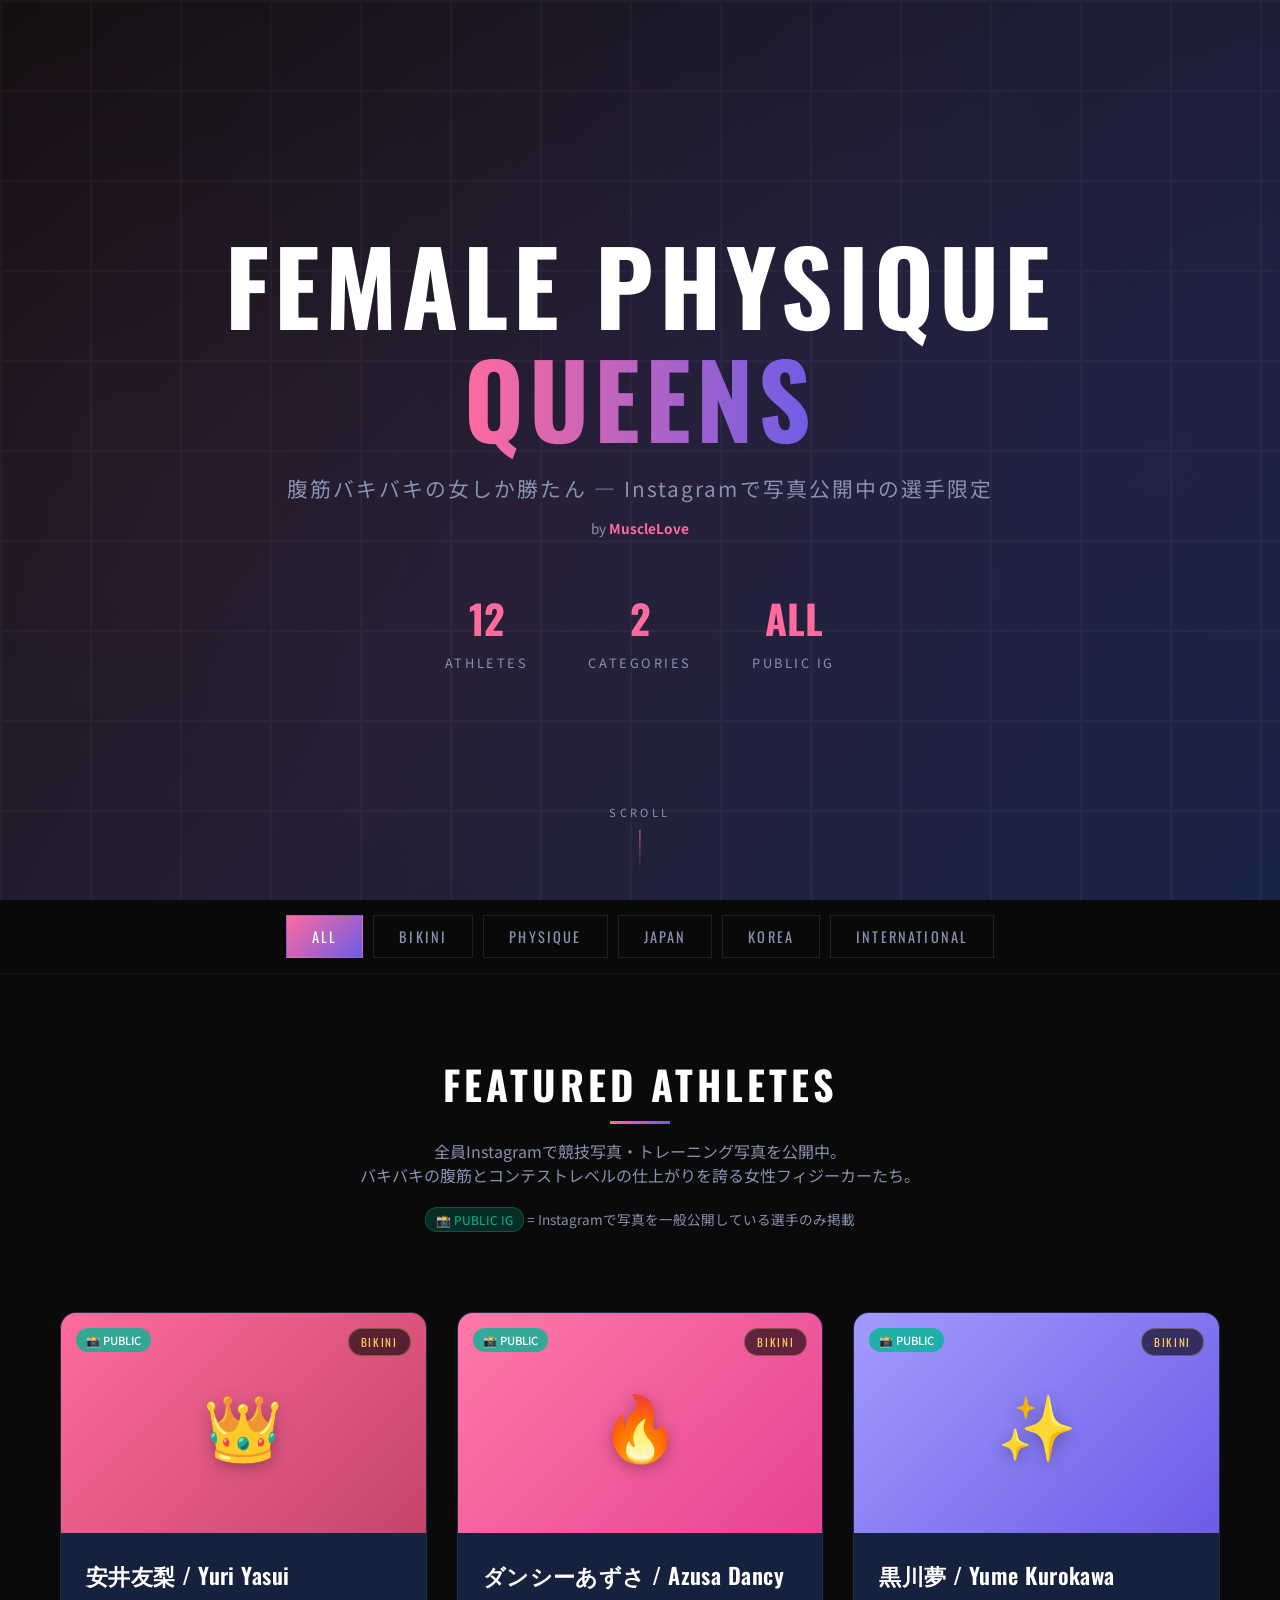
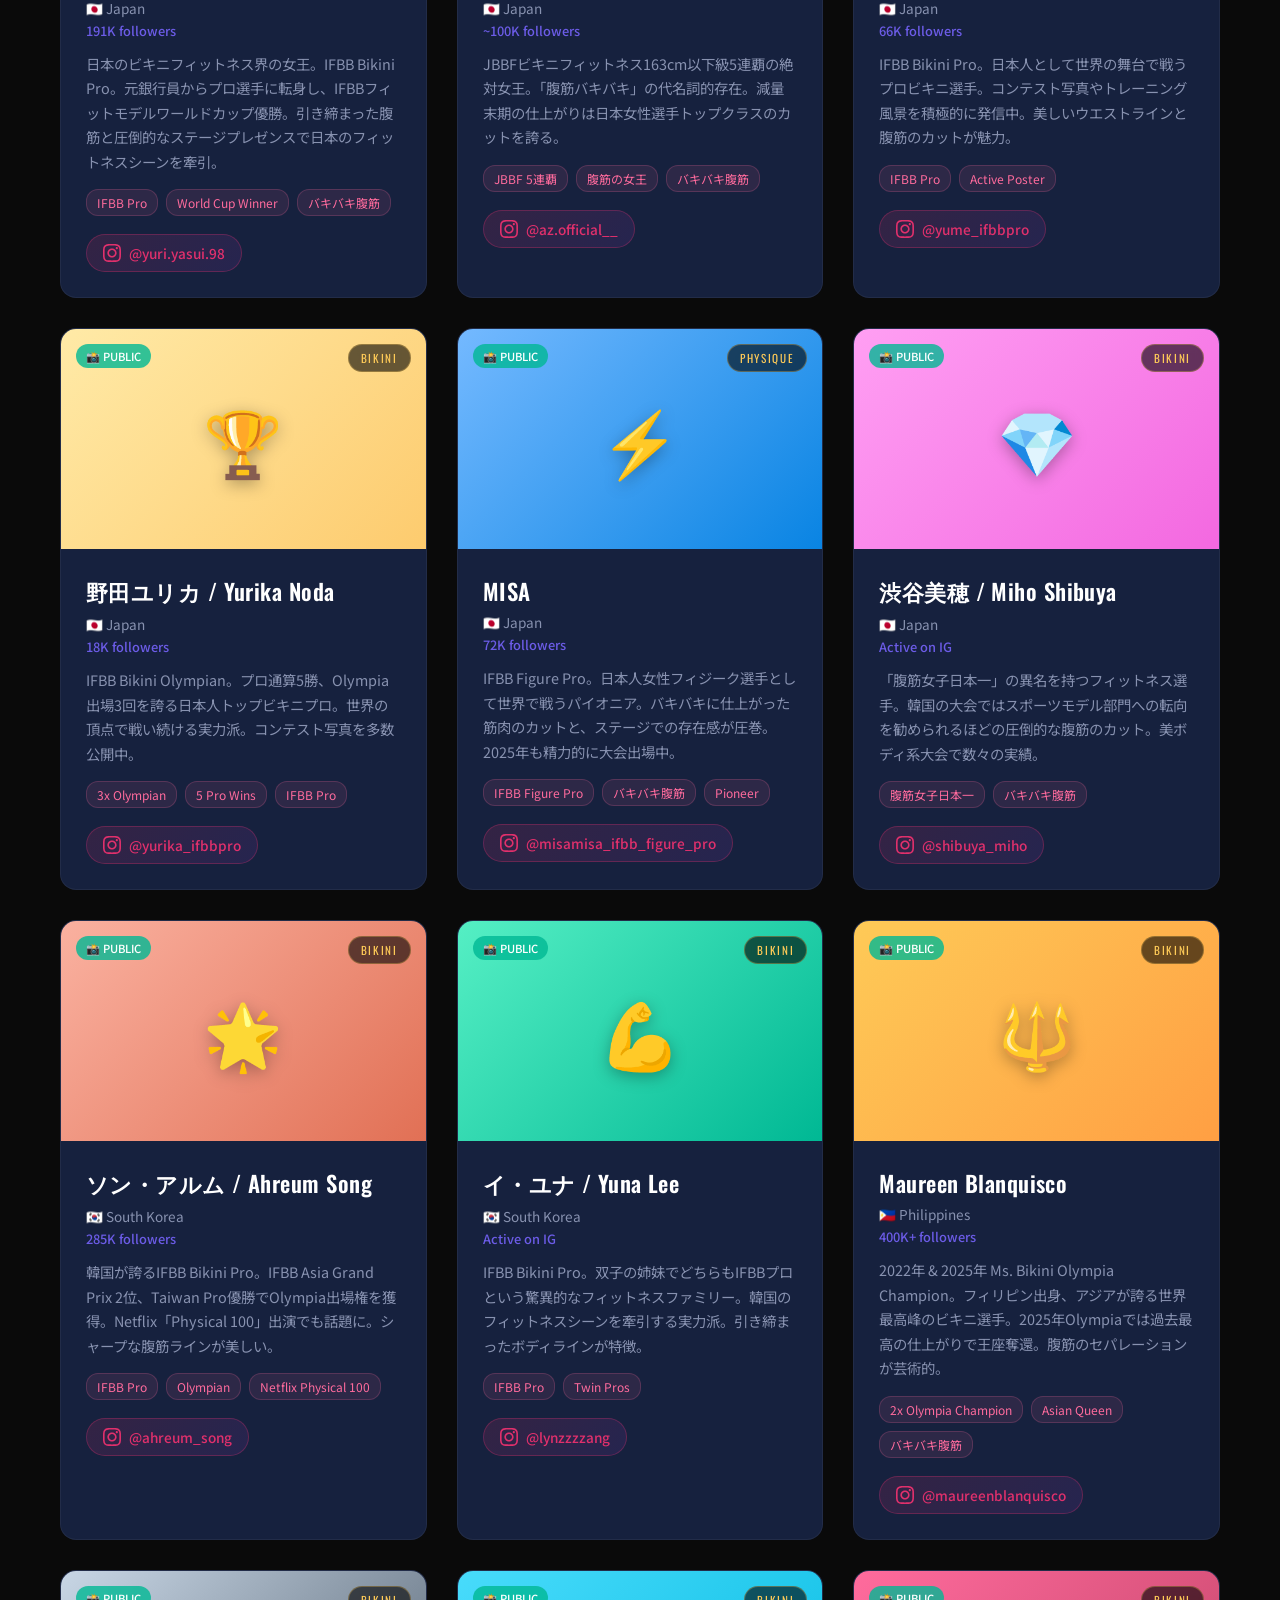
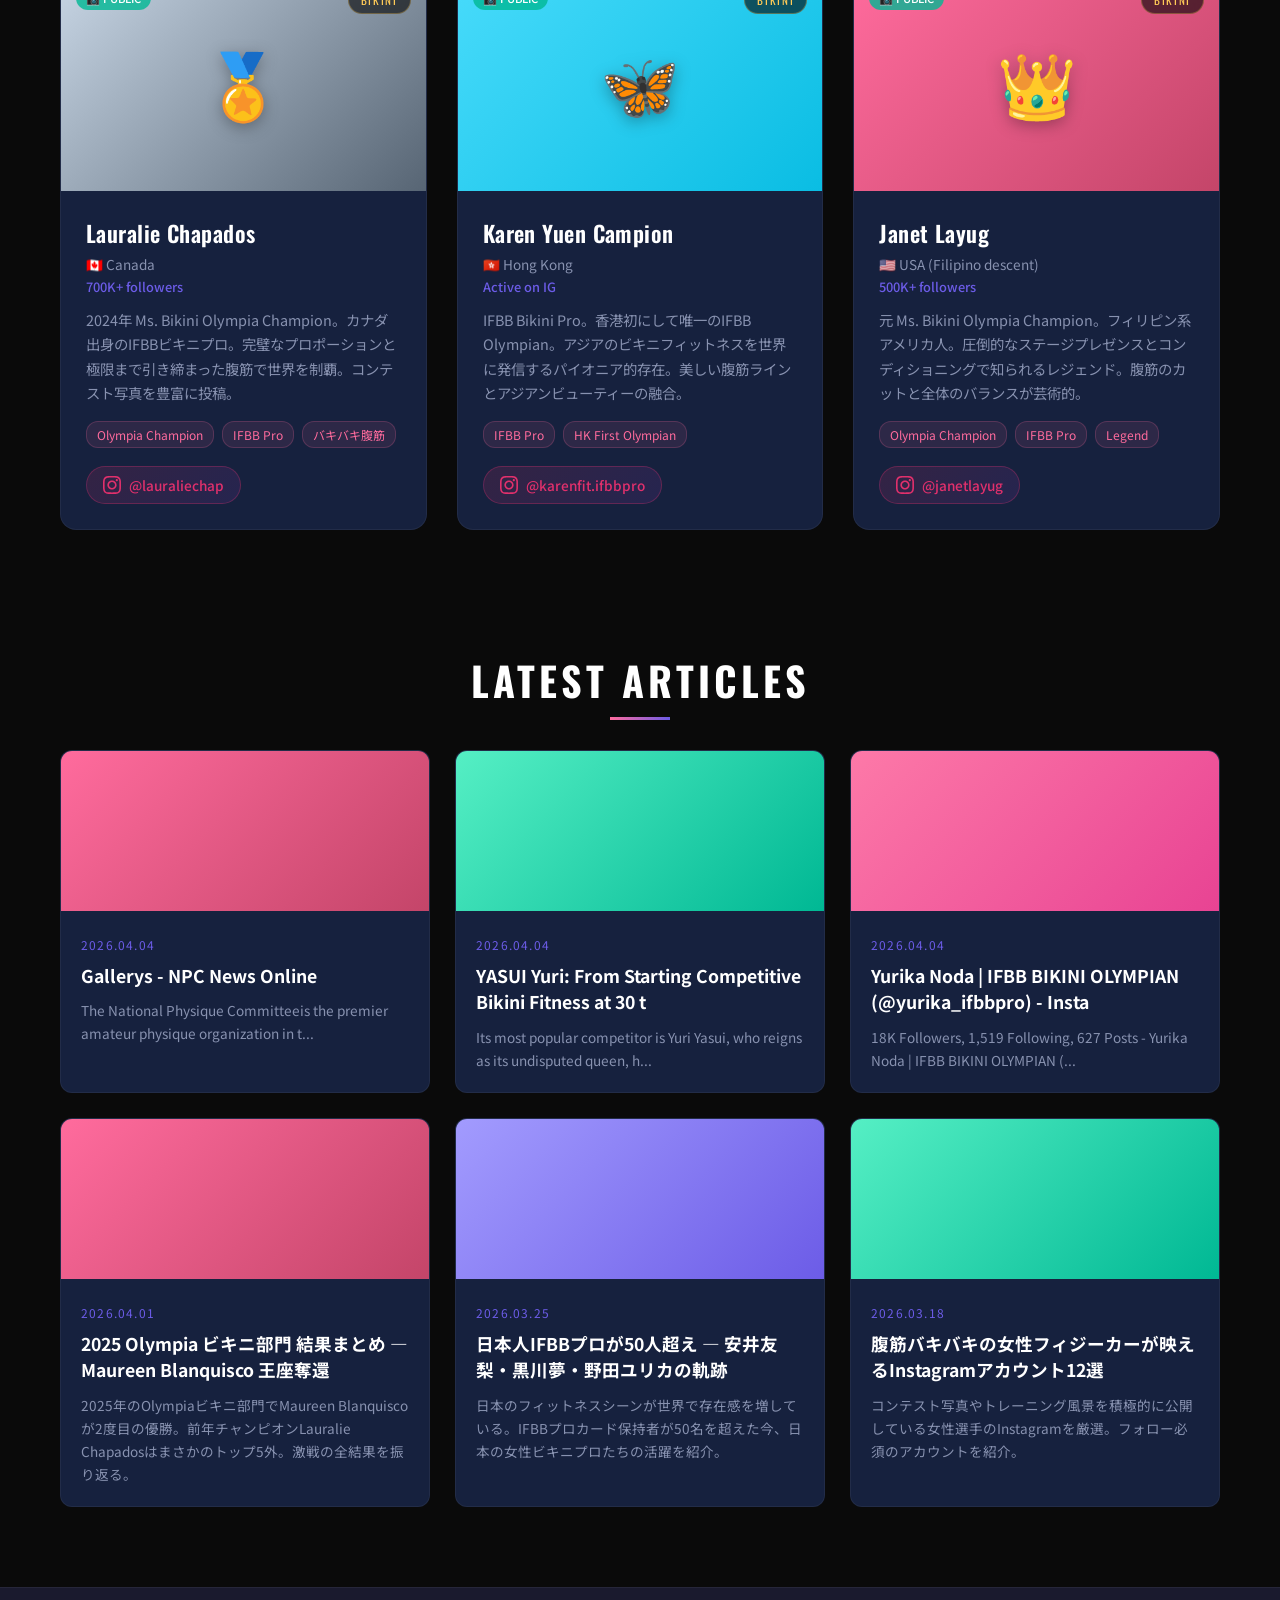
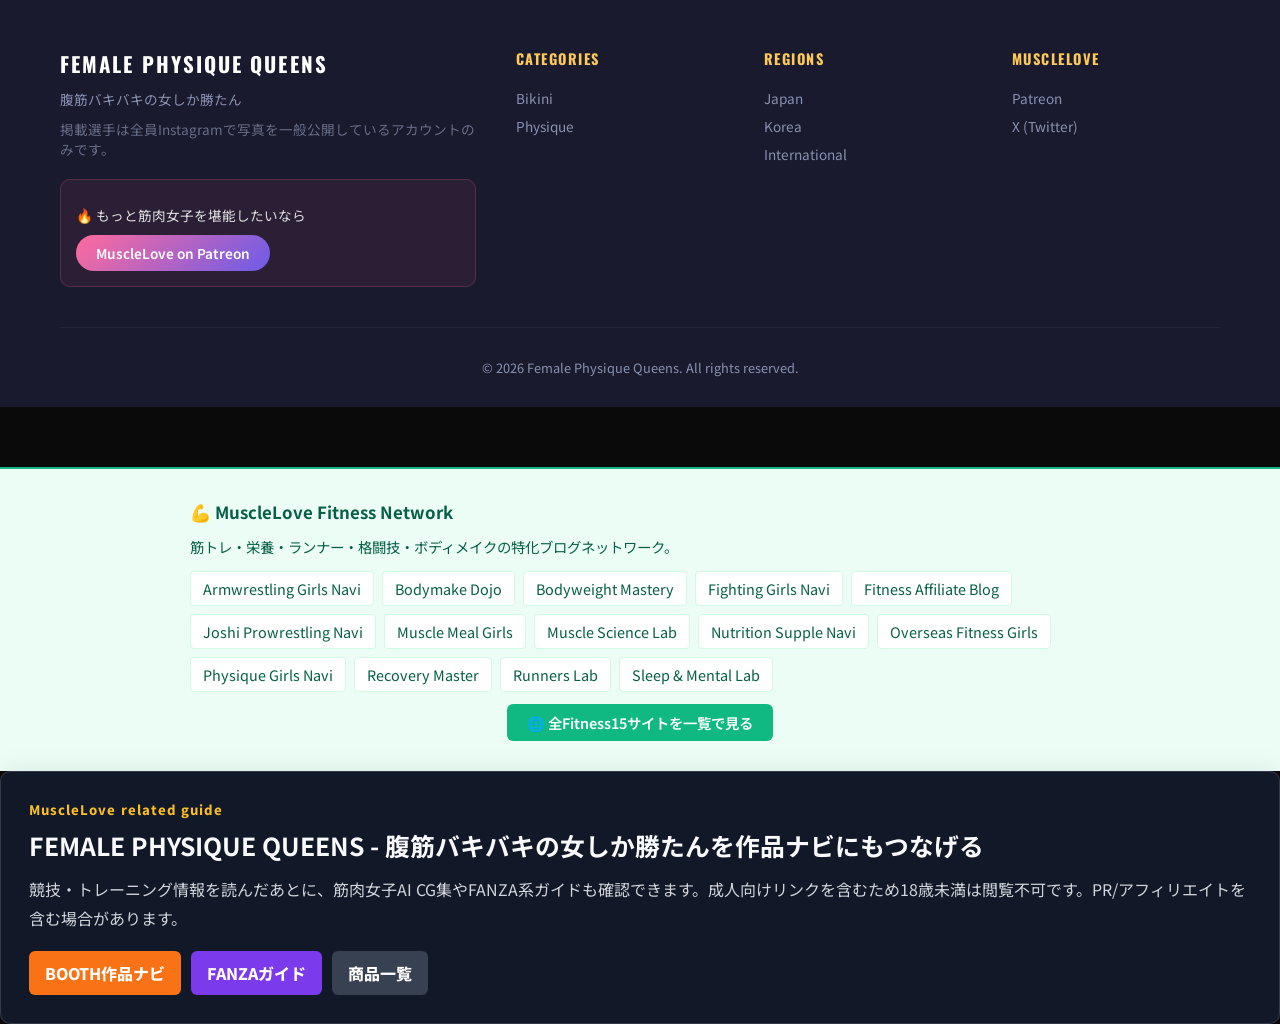
==== commit f5b5cbce: "feat: CTAカードにMuscleLove Gamesリンク追加" ====
--- a/index.html
+++ b/index.html
@@ -1,538 +1,579 @@
-<!DOCTYPE html>
-<html lang="ja">
-<head>
-    <meta charset="UTF-8">
-    <meta name="viewport" content="width=device-width, initial-scale=1.0">
-    <meta name="description" content="腹筋バキバキの女しか勝たん！Instagramで写真公開中の女性フィジーカー・ビキニ選手を厳選紹介。筋肉女子の美しい腹筋・引き締まったボディに興奮するあなたのためのブログ。">
-    <meta name="keywords" content="筋肉女子,腹筋バキバキ,女性フィジーカー,ビキニフィットネス,muscle girl,female physique,筋肉フェチ,腹筋女子,IFBB bikini,筋トレ女子,マッスル女子,abs,シックスパック女子,フィットネスビキニ">
-    <meta name="author" content="MuscleLove">
-    <meta name="robots" content="index, follow">
-    <link rel="canonical" href="https://musclelove-777.github.io/female-physique-queens/">
-
-    <!-- Open Graph -->
-    <meta property="og:title" content="FEMALE PHYSIQUE QUEENS - 腹筋バキバキの女しか勝たん">
-    <meta property="og:description" content="Instagramで写真公開中の女性フィジーカー・ビキニ選手を厳選紹介。筋肉女子の美しい腹筋に興奮するあなたのためのブログ。">
-    <meta property="og:type" content="website">
-    <meta property="og:url" content="https://musclelove-777.github.io/female-physique-queens/">
-    <meta property="og:site_name" content="Female Physique Queens">
-    <meta property="og:locale" content="ja_JP">
-
-    <!-- Twitter Card -->
-    <meta name="twitter:card" content="summary_large_image">
-    <meta name="twitter:title" content="FEMALE PHYSIQUE QUEENS - 腹筋バキバキの女しか勝たん">
-    <meta name="twitter:description" content="筋肉女子の美しい腹筋・引き締まったボディに興奮するあなたのためのブログ">
-
-    <title>FEMALE PHYSIQUE QUEENS - 腹筋バキバキの女しか勝たん</title>
-    <link rel="preconnect" href="https://fonts.googleapis.com">
-    <link href="https://fonts.googleapis.com/css2?family=Oswald:wght@400;600;700&family=Noto+Sans+JP:wght@400;500;700&display=swap" rel="stylesheet">
-    <link rel="stylesheet" href="style.css">
-
-    <script type="application/ld+json">
-    {
-        "@context": "https://schema.org",
-        "@type": "Blog",
-        "name": "Female Physique Queens",
-        "description": "腹筋バキバキの女しか勝たん！女性フィジーカー・ビキニ選手を紹介するブログ",
-        "url": "https://musclelove-777.github.io/female-physique-queens/",
-        "inLanguage": "ja",
-        "publisher": {
-            "@type": "Organization",
-            "name": "MuscleLove"
-        }
-    }
-    </script>
-<!-- Google tag (gtag.js) -->
-<script async src="https://www.googletagmanager.com/gtag/js?id=G-HJLCFVY5TF"></script>
-<script>
-  window.dataLayer = window.dataLayer || [];
-  function gtag(){dataLayer.push(arguments);}
-  gtag('js', new Date());
-  gtag('config', 'G-HJLCFVY5TF');
-</script>
-</head>
-<body>
-
-<!-- ヒーローセクション -->
-<header class="hero">
-    <div class="hero-overlay"></div>
-    <div class="hero-content">
-        <h1 class="hero-title">FEMALE PHYSIQUE<br><span>QUEENS</span></h1>
-        <p class="hero-subtitle">腹筋バキバキの女しか勝たん — Instagramで写真公開中の選手限定</p>
-        <p class="hero-powered">by <a href="https://www.patreon.com/MuscleLove" target="_blank" rel="noopener" class="musclelove-link">MuscleLove</a></p>
-        <div class="hero-stats">
-            <div class="stat"><span class="stat-number" id="athleteCount">12</span><span class="stat-label">Athletes</span></div>
-            <div class="stat"><span class="stat-number">2</span><span class="stat-label">Categories</span></div>
-            <div class="stat"><span class="stat-number">ALL</span><span class="stat-label">Public IG</span></div>
-        </div>
-    </div>
-    <div class="scroll-indicator">
-        <span>SCROLL</span>
-        <div class="scroll-line"></div>
-    </div>
-</header>
-
-<!-- フィルターナビ -->
-<nav class="filter-nav">
-    <div class="container">
-        <button class="filter-btn active" data-filter="all">ALL</button>
-        <button class="filter-btn" data-filter="bikini">BIKINI</button>
-        <button class="filter-btn" data-filter="physique">PHYSIQUE</button>
-        <button class="filter-btn" data-filter="japan">JAPAN</button>
-        <button class="filter-btn" data-filter="korea">KOREA</button>
-        <button class="filter-btn" data-filter="international">INTERNATIONAL</button>
-    </div>
-</nav>
-
-<!-- メインコンテンツ -->
-<main class="container">
-
-    <!-- 紹介セクション -->
-    <section class="intro-section">
-        <h2 class="section-title">FEATURED ATHLETES</h2>
-        <p class="section-desc">全員Instagramで競技写真・トレーニング写真を公開中。<br>バキバキの腹筋とコンテストレベルの仕上がりを誇る女性フィジーカーたち。</p>
-        <div class="public-badge-info">
-            <span class="public-badge">📸 PUBLIC IG</span> = Instagramで写真を一般公開している選手のみ掲載
-        </div>
-    </section>
-
-    <!-- アスリートカードグリッド -->
-    <section class="athlete-grid" id="athleteGrid">
-
-        <!-- ===== 日本人選手 ===== -->
-
-        <!-- 1. 安井友梨 -->
-        <article class="athlete-card" data-category="bikini japan">
-            <div class="card-image">
-                <div class="card-placeholder" style="background: linear-gradient(135deg, #ff6b9d, #c44569);">
-                    <span class="placeholder-icon">👑</span>
-                </div>
-                <div class="card-badge">BIKINI</div>
-                <span class="card-public">📸 PUBLIC</span>
-            </div>
-            <div class="card-body">
-                <h3 class="card-name">安井友梨 / Yuri Yasui</h3>
-                <p class="card-country">🇯🇵 Japan</p>
-                <p class="card-followers">191K followers</p>
-                <p class="card-desc">日本のビキニフィットネス界の女王。IFBB Bikini Pro。元銀行員からプロ選手に転身し、IFBBフィットモデルワールドカップ優勝。引き締まった腹筋と圧倒的なステージプレゼンスで日本のフィットネスシーンを牽引。</p>
-                <div class="card-stats">
-                    <span class="tag">IFBB Pro</span>
-                    <span class="tag">World Cup Winner</span>
-                    <span class="tag">バキバキ腹筋</span>
-                </div>
-                <a href="https://www.instagram.com/yuri.yasui.98/" target="_blank" rel="noopener" class="instagram-link">
-                    <svg class="ig-icon" viewBox="0 0 24 24"><path d="M12 2.163c3.204 0 3.584.012 4.85.07 3.252.148 4.771 1.691 4.919 4.919.058 1.265.069 1.645.069 4.849 0 3.205-.012 3.584-.069 4.849-.149 3.225-1.664 4.771-4.919 4.919-1.266.058-1.644.07-4.85.07-3.204 0-3.584-.012-4.849-.07-3.26-.149-4.771-1.699-4.919-4.92-.058-1.265-.07-1.644-.07-4.849 0-3.204.013-3.583.07-4.849.149-3.227 1.664-4.771 4.919-4.919 1.266-.057 1.645-.069 4.849-.069zm0-2.163c-3.259 0-3.667.014-4.947.072-4.358.2-6.78 2.618-6.98 6.98-.059 1.281-.073 1.689-.073 4.948 0 3.259.014 3.668.072 4.948.2 4.358 2.618 6.78 6.98 6.98 1.281.058 1.689.072 4.948.072 3.259 0 3.668-.014 4.948-.072 4.354-.2 6.782-2.618 6.979-6.98.059-1.28.073-1.689.073-4.948 0-3.259-.014-3.667-.072-4.947-.196-4.354-2.617-6.78-6.979-6.98-1.281-.059-1.69-.073-4.949-.073zm0 5.838c-3.403 0-6.162 2.759-6.162 6.162s2.759 6.163 6.162 6.163 6.162-2.759 6.162-6.163c0-3.403-2.759-6.162-6.162-6.162zm0 10.162c-2.209 0-4-1.79-4-4 0-2.209 1.791-4 4-4s4 1.791 4 4c0 2.21-1.791 4-4 4zm6.406-11.845c-.796 0-1.441.645-1.441 1.44s.645 1.44 1.441 1.44c.795 0 1.439-.645 1.439-1.44s-.644-1.44-1.439-1.44z"/></svg>
-                    @yuri.yasui.98
-                </a>
-            </div>
-        </article>
-
-        <!-- 2. ダンシーあずさ -->
-        <article class="athlete-card" data-category="bikini japan">
-            <div class="card-image">
-                <div class="card-placeholder" style="background: linear-gradient(135deg, #fd79a8, #e84393);">
-                    <span class="placeholder-icon">🔥</span>
-                </div>
-                <div class="card-badge">BIKINI</div>
-                <span class="card-public">📸 PUBLIC</span>
-            </div>
-            <div class="card-body">
-                <h3 class="card-name">ダンシーあずさ / Azusa Dancy</h3>
-                <p class="card-country">🇯🇵 Japan</p>
-                <p class="card-followers">~100K followers</p>
-                <p class="card-desc">JBBFビキニフィットネス163cm以下級5連覇の絶対女王。「腹筋バキバキ」の代名詞的存在。減量末期の仕上がりは日本女性選手トップクラスのカットを誇る。</p>
-                <div class="card-stats">
-                    <span class="tag">JBBF 5連覇</span>
-                    <span class="tag">腹筋の女王</span>
-                    <span class="tag">バキバキ腹筋</span>
-                </div>
-                <a href="https://www.instagram.com/az.official__/" target="_blank" rel="noopener" class="instagram-link">
-                    <svg class="ig-icon" viewBox="0 0 24 24"><path d="M12 2.163c3.204 0 3.584.012 4.85.07 3.252.148 4.771 1.691 4.919 4.919.058 1.265.069 1.645.069 4.849 0 3.205-.012 3.584-.069 4.849-.149 3.225-1.664 4.771-4.919 4.919-1.266.058-1.644.07-4.85.07-3.204 0-3.584-.012-4.849-.07-3.26-.149-4.771-1.699-4.919-4.92-.058-1.265-.07-1.644-.07-4.849 0-3.204.013-3.583.07-4.849.149-3.227 1.664-4.771 4.919-4.919 1.266-.057 1.645-.069 4.849-.069zm0-2.163c-3.259 0-3.667.014-4.947.072-4.358.2-6.78 2.618-6.98 6.98-.059 1.281-.073 1.689-.073 4.948 0 3.259.014 3.668.072 4.948.2 4.358 2.618 6.78 6.98 6.98 1.281.058 1.689.072 4.948.072 3.259 0 3.668-.014 4.948-.072 4.354-.2 6.782-2.618 6.979-6.98.059-1.28.073-1.689.073-4.948 0-3.259-.014-3.667-.072-4.947-.196-4.354-2.617-6.78-6.979-6.98-1.281-.059-1.69-.073-4.949-.073zm0 5.838c-3.403 0-6.162 2.759-6.162 6.162s2.759 6.163 6.162 6.163 6.162-2.759 6.162-6.163c0-3.403-2.759-6.162-6.162-6.162zm0 10.162c-2.209 0-4-1.79-4-4 0-2.209 1.791-4 4-4s4 1.791 4 4c0 2.21-1.791 4-4 4zm6.406-11.845c-.796 0-1.441.645-1.441 1.44s.645 1.44 1.441 1.44c.795 0 1.439-.645 1.439-1.44s-.644-1.44-1.439-1.44z"/></svg>
-                    @az.official__
-                </a>
-            </div>
-        </article>
-
-        <!-- 3. 黒川夢 -->
-        <article class="athlete-card" data-category="bikini japan">
-            <div class="card-image">
-                <div class="card-placeholder" style="background: linear-gradient(135deg, #a29bfe, #6c5ce7);">
-                    <span class="placeholder-icon">✨</span>
-                </div>
-                <div class="card-badge">BIKINI</div>
-                <span class="card-public">📸 PUBLIC</span>
-            </div>
-            <div class="card-body">
-                <h3 class="card-name">黒川夢 / Yume Kurokawa</h3>
-                <p class="card-country">🇯🇵 Japan</p>
-                <p class="card-followers">66K followers</p>
-                <p class="card-desc">IFBB Bikini Pro。日本人として世界の舞台で戦うプロビキニ選手。コンテスト写真やトレーニング風景を積極的に発信中。美しいウエストラインと腹筋のカットが魅力。</p>
-                <div class="card-stats">
-                    <span class="tag">IFBB Pro</span>
-                    <span class="tag">Active Poster</span>
-                </div>
-                <a href="https://www.instagram.com/yume_ifbbpro/" target="_blank" rel="noopener" class="instagram-link">
-                    <svg class="ig-icon" viewBox="0 0 24 24"><path d="M12 2.163c3.204 0 3.584.012 4.85.07 3.252.148 4.771 1.691 4.919 4.919.058 1.265.069 1.645.069 4.849 0 3.205-.012 3.584-.069 4.849-.149 3.225-1.664 4.771-4.919 4.919-1.266.058-1.644.07-4.85.07-3.204 0-3.584-.012-4.849-.07-3.26-.149-4.771-1.699-4.919-4.92-.058-1.265-.07-1.644-.07-4.849 0-3.204.013-3.583.07-4.849.149-3.227 1.664-4.771 4.919-4.919 1.266-.057 1.645-.069 4.849-.069zm0-2.163c-3.259 0-3.667.014-4.947.072-4.358.2-6.78 2.618-6.98 6.98-.059 1.281-.073 1.689-.073 4.948 0 3.259.014 3.668.072 4.948.2 4.358 2.618 6.78 6.98 6.98 1.281.058 1.689.072 4.948.072 3.259 0 3.668-.014 4.948-.072 4.354-.2 6.782-2.618 6.979-6.98.059-1.28.073-1.689.073-4.948 0-3.259-.014-3.667-.072-4.947-.196-4.354-2.617-6.78-6.979-6.98-1.281-.059-1.69-.073-4.949-.073zm0 5.838c-3.403 0-6.162 2.759-6.162 6.162s2.759 6.163 6.162 6.163 6.162-2.759 6.162-6.163c0-3.403-2.759-6.162-6.162-6.162zm0 10.162c-2.209 0-4-1.79-4-4 0-2.209 1.791-4 4-4s4 1.791 4 4c0 2.21-1.791 4-4 4zm6.406-11.845c-.796 0-1.441.645-1.441 1.44s.645 1.44 1.441 1.44c.795 0 1.439-.645 1.439-1.44s-.644-1.44-1.439-1.44z"/></svg>
-                    @yume_ifbbpro
-                </a>
-            </div>
-        </article>
-
-        <!-- 4. 野田ユリカ -->
-        <article class="athlete-card" data-category="bikini japan">
-            <div class="card-image">
-                <div class="card-placeholder" style="background: linear-gradient(135deg, #ffeaa7, #fdcb6e);">
-                    <span class="placeholder-icon">🏆</span>
-                </div>
-                <div class="card-badge">BIKINI</div>
-                <span class="card-public">📸 PUBLIC</span>
-            </div>
-            <div class="card-body">
-                <h3 class="card-name">野田ユリカ / Yurika Noda</h3>
-                <p class="card-country">🇯🇵 Japan</p>
-                <p class="card-followers">18K followers</p>
-                <p class="card-desc">IFBB Bikini Olympian。プロ通算5勝、Olympia出場3回を誇る日本人トップビキニプロ。世界の頂点で戦い続ける実力派。コンテスト写真を多数公開中。</p>
-                <div class="card-stats">
-                    <span class="tag">3x Olympian</span>
-                    <span class="tag">5 Pro Wins</span>
-                    <span class="tag">IFBB Pro</span>
-                </div>
-                <a href="https://www.instagram.com/yurika_ifbbpro/" target="_blank" rel="noopener" class="instagram-link">
-                    <svg class="ig-icon" viewBox="0 0 24 24"><path d="M12 2.163c3.204 0 3.584.012 4.85.07 3.252.148 4.771 1.691 4.919 4.919.058 1.265.069 1.645.069 4.849 0 3.205-.012 3.584-.069 4.849-.149 3.225-1.664 4.771-4.919 4.919-1.266.058-1.644.07-4.85.07-3.204 0-3.584-.012-4.849-.07-3.26-.149-4.771-1.699-4.919-4.92-.058-1.265-.07-1.644-.07-4.849 0-3.204.013-3.583.07-4.849.149-3.227 1.664-4.771 4.919-4.919 1.266-.057 1.645-.069 4.849-.069zm0-2.163c-3.259 0-3.667.014-4.947.072-4.358.2-6.78 2.618-6.98 6.98-.059 1.281-.073 1.689-.073 4.948 0 3.259.014 3.668.072 4.948.2 4.358 2.618 6.78 6.98 6.98 1.281.058 1.689.072 4.948.072 3.259 0 3.668-.014 4.948-.072 4.354-.2 6.782-2.618 6.979-6.98.059-1.28.073-1.689.073-4.948 0-3.259-.014-3.667-.072-4.947-.196-4.354-2.617-6.78-6.979-6.98-1.281-.059-1.69-.073-4.949-.073zm0 5.838c-3.403 0-6.162 2.759-6.162 6.162s2.759 6.163 6.162 6.163 6.162-2.759 6.162-6.163c0-3.403-2.759-6.162-6.162-6.162zm0 10.162c-2.209 0-4-1.79-4-4 0-2.209 1.791-4 4-4s4 1.791 4 4c0 2.21-1.791 4-4 4zm6.406-11.845c-.796 0-1.441.645-1.441 1.44s.645 1.44 1.441 1.44c.795 0 1.439-.645 1.439-1.44s-.644-1.44-1.439-1.44z"/></svg>
-                    @yurika_ifbbpro
-                </a>
-            </div>
-        </article>
-
-        <!-- 5. MISA -->
-        <article class="athlete-card" data-category="physique japan">
-            <div class="card-image">
-                <div class="card-placeholder" style="background: linear-gradient(135deg, #74b9ff, #0984e3);">
-                    <span class="placeholder-icon">⚡</span>
-                </div>
-                <div class="card-badge">PHYSIQUE</div>
-                <span class="card-public">📸 PUBLIC</span>
-            </div>
-            <div class="card-body">
-                <h3 class="card-name">MISA</h3>
-                <p class="card-country">🇯🇵 Japan</p>
-                <p class="card-followers">72K followers</p>
-                <p class="card-desc">IFBB Figure Pro。日本人女性フィジーク選手として世界で戦うパイオニア。バキバキに仕上がった筋肉のカットと、ステージでの存在感が圧巻。2025年も精力的に大会出場中。</p>
-                <div class="card-stats">
-                    <span class="tag">IFBB Figure Pro</span>
-                    <span class="tag">バキバキ腹筋</span>
-                    <span class="tag">Pioneer</span>
-                </div>
-                <a href="https://www.instagram.com/misamisa_ifbb_figure_pro/" target="_blank" rel="noopener" class="instagram-link">
-                    <svg class="ig-icon" viewBox="0 0 24 24"><path d="M12 2.163c3.204 0 3.584.012 4.85.07 3.252.148 4.771 1.691 4.919 4.919.058 1.265.069 1.645.069 4.849 0 3.205-.012 3.584-.069 4.849-.149 3.225-1.664 4.771-4.919 4.919-1.266.058-1.644.07-4.85.07-3.204 0-3.584-.012-4.849-.07-3.26-.149-4.771-1.699-4.919-4.92-.058-1.265-.07-1.644-.07-4.849 0-3.204.013-3.583.07-4.849.149-3.227 1.664-4.771 4.919-4.919 1.266-.057 1.645-.069 4.849-.069zm0-2.163c-3.259 0-3.667.014-4.947.072-4.358.2-6.78 2.618-6.98 6.98-.059 1.281-.073 1.689-.073 4.948 0 3.259.014 3.668.072 4.948.2 4.358 2.618 6.78 6.98 6.98 1.281.058 1.689.072 4.948.072 3.259 0 3.668-.014 4.948-.072 4.354-.2 6.782-2.618 6.979-6.98.059-1.28.073-1.689.073-4.948 0-3.259-.014-3.667-.072-4.947-.196-4.354-2.617-6.78-6.979-6.98-1.281-.059-1.69-.073-4.949-.073zm0 5.838c-3.403 0-6.162 2.759-6.162 6.162s2.759 6.163 6.162 6.163 6.162-2.759 6.162-6.163c0-3.403-2.759-6.162-6.162-6.162zm0 10.162c-2.209 0-4-1.79-4-4 0-2.209 1.791-4 4-4s4 1.791 4 4c0 2.21-1.791 4-4 4zm6.406-11.845c-.796 0-1.441.645-1.441 1.44s.645 1.44 1.441 1.44c.795 0 1.439-.645 1.439-1.44s-.644-1.44-1.439-1.44z"/></svg>
-                    @misamisa_ifbb_figure_pro
-                </a>
-            </div>
-        </article>
-
-        <!-- 6. 渋谷美穂 -->
-        <article class="athlete-card" data-category="bikini japan">
-            <div class="card-image">
-                <div class="card-placeholder" style="background: linear-gradient(135deg, #ff9ff3, #f368e0);">
-                    <span class="placeholder-icon">💎</span>
-                </div>
-                <div class="card-badge">BIKINI</div>
-                <span class="card-public">📸 PUBLIC</span>
-            </div>
-            <div class="card-body">
-                <h3 class="card-name">渋谷美穂 / Miho Shibuya</h3>
-                <p class="card-country">🇯🇵 Japan</p>
-                <p class="card-followers">Active on IG</p>
-                <p class="card-desc">「腹筋女子日本一」の異名を持つフィットネス選手。韓国の大会ではスポーツモデル部門への転向を勧められるほどの圧倒的な腹筋のカット。美ボディ系大会で数々の実績。</p>
-                <div class="card-stats">
-                    <span class="tag">腹筋女子日本一</span>
-                    <span class="tag">バキバキ腹筋</span>
-                </div>
-                <a href="https://www.instagram.com/shibuya_miho/" target="_blank" rel="noopener" class="instagram-link">
-                    <svg class="ig-icon" viewBox="0 0 24 24"><path d="M12 2.163c3.204 0 3.584.012 4.85.07 3.252.148 4.771 1.691 4.919 4.919.058 1.265.069 1.645.069 4.849 0 3.205-.012 3.584-.069 4.849-.149 3.225-1.664 4.771-4.919 4.919-1.266.058-1.644.07-4.85.07-3.204 0-3.584-.012-4.849-.07-3.26-.149-4.771-1.699-4.919-4.92-.058-1.265-.07-1.644-.07-4.849 0-3.204.013-3.583.07-4.849.149-3.227 1.664-4.771 4.919-4.919 1.266-.057 1.645-.069 4.849-.069zm0-2.163c-3.259 0-3.667.014-4.947.072-4.358.2-6.78 2.618-6.98 6.98-.059 1.281-.073 1.689-.073 4.948 0 3.259.014 3.668.072 4.948.2 4.358 2.618 6.78 6.98 6.98 1.281.058 1.689.072 4.948.072 3.259 0 3.668-.014 4.948-.072 4.354-.2 6.782-2.618 6.979-6.98.059-1.28.073-1.689.073-4.948 0-3.259-.014-3.667-.072-4.947-.196-4.354-2.617-6.78-6.979-6.98-1.281-.059-1.69-.073-4.949-.073zm0 5.838c-3.403 0-6.162 2.759-6.162 6.162s2.759 6.163 6.162 6.163 6.162-2.759 6.162-6.163c0-3.403-2.759-6.162-6.162-6.162zm0 10.162c-2.209 0-4-1.79-4-4 0-2.209 1.791-4 4-4s4 1.791 4 4c0 2.21-1.791 4-4 4zm6.406-11.845c-.796 0-1.441.645-1.441 1.44s.645 1.44 1.441 1.44c.795 0 1.439-.645 1.439-1.44s-.644-1.44-1.439-1.44z"/></svg>
-                    @shibuya_miho
-                </a>
-            </div>
-        </article>
-
-        <!-- ===== 韓国選手 ===== -->
-
-        <!-- 7. Ahreum Song -->
-        <article class="athlete-card" data-category="bikini korea">
-            <div class="card-image">
-                <div class="card-placeholder" style="background: linear-gradient(135deg, #fab1a0, #e17055);">
-                    <span class="placeholder-icon">🌟</span>
-                </div>
-                <div class="card-badge">BIKINI</div>
-                <span class="card-public">📸 PUBLIC</span>
-            </div>
-            <div class="card-body">
-                <h3 class="card-name">ソン・アルム / Ahreum Song</h3>
-                <p class="card-country">🇰🇷 South Korea</p>
-                <p class="card-followers">285K followers</p>
-                <p class="card-desc">韓国が誇るIFBB Bikini Pro。IFBB Asia Grand Prix 2位、Taiwan Pro優勝でOlympia出場権を獲得。Netflix「Physical 100」出演でも話題に。シャープな腹筋ラインが美しい。</p>
-                <div class="card-stats">
-                    <span class="tag">IFBB Pro</span>
-                    <span class="tag">Olympian</span>
-                    <span class="tag">Netflix Physical 100</span>
-                </div>
-                <a href="https://www.instagram.com/ahreum_song/" target="_blank" rel="noopener" class="instagram-link">
-                    <svg class="ig-icon" viewBox="0 0 24 24"><path d="M12 2.163c3.204 0 3.584.012 4.85.07 3.252.148 4.771 1.691 4.919 4.919.058 1.265.069 1.645.069 4.849 0 3.205-.012 3.584-.069 4.849-.149 3.225-1.664 4.771-4.919 4.919-1.266.058-1.644.07-4.85.07-3.204 0-3.584-.012-4.849-.07-3.26-.149-4.771-1.699-4.919-4.92-.058-1.265-.07-1.644-.07-4.849 0-3.204.013-3.583.07-4.849.149-3.227 1.664-4.771 4.919-4.919 1.266-.057 1.645-.069 4.849-.069zm0-2.163c-3.259 0-3.667.014-4.947.072-4.358.2-6.78 2.618-6.98 6.98-.059 1.281-.073 1.689-.073 4.948 0 3.259.014 3.668.072 4.948.2 4.358 2.618 6.78 6.98 6.98 1.281.058 1.689.072 4.948.072 3.259 0 3.668-.014 4.948-.072 4.354-.2 6.782-2.618 6.979-6.98.059-1.28.073-1.689.073-4.948 0-3.259-.014-3.667-.072-4.947-.196-4.354-2.617-6.78-6.979-6.98-1.281-.059-1.69-.073-4.949-.073zm0 5.838c-3.403 0-6.162 2.759-6.162 6.162s2.759 6.163 6.162 6.163 6.162-2.759 6.162-6.163c0-3.403-2.759-6.162-6.162-6.162zm0 10.162c-2.209 0-4-1.79-4-4 0-2.209 1.791-4 4-4s4 1.791 4 4c0 2.21-1.791 4-4 4zm6.406-11.845c-.796 0-1.441.645-1.441 1.44s.645 1.44 1.441 1.44c.795 0 1.439-.645 1.439-1.44s-.644-1.44-1.439-1.44z"/></svg>
-                    @ahreum_song
-                </a>
-            </div>
-        </article>
-
-        <!-- 8. Yuna Lee -->
-        <article class="athlete-card" data-category="bikini korea">
-            <div class="card-image">
-                <div class="card-placeholder" style="background: linear-gradient(135deg, #55efc4, #00b894);">
-                    <span class="placeholder-icon">💪</span>
-                </div>
-                <div class="card-badge">BIKINI</div>
-                <span class="card-public">📸 PUBLIC</span>
-            </div>
-            <div class="card-body">
-                <h3 class="card-name">イ・ユナ / Yuna Lee</h3>
-                <p class="card-country">🇰🇷 South Korea</p>
-                <p class="card-followers">Active on IG</p>
-                <p class="card-desc">IFBB Bikini Pro。双子の姉妹でどちらもIFBBプロという驚異的なフィットネスファミリー。韓国のフィットネスシーンを牽引する実力派。引き締まったボディラインが特徴。</p>
-                <div class="card-stats">
-                    <span class="tag">IFBB Pro</span>
-                    <span class="tag">Twin Pros</span>
-                </div>
-                <a href="https://www.instagram.com/lynzzzzang/" target="_blank" rel="noopener" class="instagram-link">
-                    <svg class="ig-icon" viewBox="0 0 24 24"><path d="M12 2.163c3.204 0 3.584.012 4.85.07 3.252.148 4.771 1.691 4.919 4.919.058 1.265.069 1.645.069 4.849 0 3.205-.012 3.584-.069 4.849-.149 3.225-1.664 4.771-4.919 4.919-1.266.058-1.644.07-4.85.07-3.204 0-3.584-.012-4.849-.07-3.26-.149-4.771-1.699-4.919-4.92-.058-1.265-.07-1.644-.07-4.849 0-3.204.013-3.583.07-4.849.149-3.227 1.664-4.771 4.919-4.919 1.266-.057 1.645-.069 4.849-.069zm0-2.163c-3.259 0-3.667.014-4.947.072-4.358.2-6.78 2.618-6.98 6.98-.059 1.281-.073 1.689-.073 4.948 0 3.259.014 3.668.072 4.948.2 4.358 2.618 6.78 6.98 6.98 1.281.058 1.689.072 4.948.072 3.259 0 3.668-.014 4.948-.072 4.354-.2 6.782-2.618 6.979-6.98.059-1.28.073-1.689.073-4.948 0-3.259-.014-3.667-.072-4.947-.196-4.354-2.617-6.78-6.979-6.98-1.281-.059-1.69-.073-4.949-.073zm0 5.838c-3.403 0-6.162 2.759-6.162 6.162s2.759 6.163 6.162 6.163 6.162-2.759 6.162-6.163c0-3.403-2.759-6.162-6.162-6.162zm0 10.162c-2.209 0-4-1.79-4-4 0-2.209 1.791-4 4-4s4 1.791 4 4c0 2.21-1.791 4-4 4zm6.406-11.845c-.796 0-1.441.645-1.441 1.44s.645 1.44 1.441 1.44c.795 0 1.439-.645 1.439-1.44s-.644-1.44-1.439-1.44z"/></svg>
-                    @lynzzzzang
-                </a>
-            </div>
-        </article>
-
-        <!-- ===== 海外選手 ===== -->
-
-        <!-- 9. Maureen Blanquisco -->
-        <article class="athlete-card" data-category="bikini international">
-            <div class="card-image">
-                <div class="card-placeholder" style="background: linear-gradient(135deg, #feca57, #ff9f43);">
-                    <span class="placeholder-icon">🔱</span>
-                </div>
-                <div class="card-badge">BIKINI</div>
-                <span class="card-public">📸 PUBLIC</span>
-            </div>
-            <div class="card-body">
-                <h3 class="card-name">Maureen Blanquisco</h3>
-                <p class="card-country">🇵🇭 Philippines</p>
-                <p class="card-followers">400K+ followers</p>
-                <p class="card-desc">2022年 & 2025年 Ms. Bikini Olympia Champion。フィリピン出身、アジアが誇る世界最高峰のビキニ選手。2025年Olympiaでは過去最高の仕上がりで王座奪還。腹筋のセパレーションが芸術的。</p>
-                <div class="card-stats">
-                    <span class="tag">2x Olympia Champion</span>
-                    <span class="tag">Asian Queen</span>
-                    <span class="tag">バキバキ腹筋</span>
-                </div>
-                <a href="https://www.instagram.com/maureenblanquisco/" target="_blank" rel="noopener" class="instagram-link">
-                    <svg class="ig-icon" viewBox="0 0 24 24"><path d="M12 2.163c3.204 0 3.584.012 4.85.07 3.252.148 4.771 1.691 4.919 4.919.058 1.265.069 1.645.069 4.849 0 3.205-.012 3.584-.069 4.849-.149 3.225-1.664 4.771-4.919 4.919-1.266.058-1.644.07-4.85.07-3.204 0-3.584-.012-4.849-.07-3.26-.149-4.771-1.699-4.919-4.92-.058-1.265-.07-1.644-.07-4.849 0-3.204.013-3.583.07-4.849.149-3.227 1.664-4.771 4.919-4.919 1.266-.057 1.645-.069 4.849-.069zm0-2.163c-3.259 0-3.667.014-4.947.072-4.358.2-6.78 2.618-6.98 6.98-.059 1.281-.073 1.689-.073 4.948 0 3.259.014 3.668.072 4.948.2 4.358 2.618 6.78 6.98 6.98 1.281.058 1.689.072 4.948.072 3.259 0 3.668-.014 4.948-.072 4.354-.2 6.782-2.618 6.979-6.98.059-1.28.073-1.689.073-4.948 0-3.259-.014-3.667-.072-4.947-.196-4.354-2.617-6.78-6.979-6.98-1.281-.059-1.69-.073-4.949-.073zm0 5.838c-3.403 0-6.162 2.759-6.162 6.162s2.759 6.163 6.162 6.163 6.162-2.759 6.162-6.163c0-3.403-2.759-6.162-6.162-6.162zm0 10.162c-2.209 0-4-1.79-4-4 0-2.209 1.791-4 4-4s4 1.791 4 4c0 2.21-1.791 4-4 4zm6.406-11.845c-.796 0-1.441.645-1.441 1.44s.645 1.44 1.441 1.44c.795 0 1.439-.645 1.439-1.44s-.644-1.44-1.439-1.44z"/></svg>
-                    @maureenblanquisco
-                </a>
-            </div>
-        </article>
-
-        <!-- 10. Lauralie Chapados -->
-        <article class="athlete-card" data-category="bikini international">
-            <div class="card-image">
-                <div class="card-placeholder" style="background: linear-gradient(135deg, #c8d6e5, #576574);">
-                    <span class="placeholder-icon">🏅</span>
-                </div>
-                <div class="card-badge">BIKINI</div>
-                <span class="card-public">📸 PUBLIC</span>
-            </div>
-            <div class="card-body">
-                <h3 class="card-name">Lauralie Chapados</h3>
-                <p class="card-country">🇨🇦 Canada</p>
-                <p class="card-followers">700K+ followers</p>
-                <p class="card-desc">2024年 Ms. Bikini Olympia Champion。カナダ出身のIFBBビキニプロ。完璧なプロポーションと極限まで引き締まった腹筋で世界を制覇。コンテスト写真を豊富に投稿。</p>
-                <div class="card-stats">
-                    <span class="tag">Olympia Champion</span>
-                    <span class="tag">IFBB Pro</span>
-                    <span class="tag">バキバキ腹筋</span>
-                </div>
-                <a href="https://www.instagram.com/lauraliechap/" target="_blank" rel="noopener" class="instagram-link">
-                    <svg class="ig-icon" viewBox="0 0 24 24"><path d="M12 2.163c3.204 0 3.584.012 4.85.07 3.252.148 4.771 1.691 4.919 4.919.058 1.265.069 1.645.069 4.849 0 3.205-.012 3.584-.069 4.849-.149 3.225-1.664 4.771-4.919 4.919-1.266.058-1.644.07-4.85.07-3.204 0-3.584-.012-4.849-.07-3.26-.149-4.771-1.699-4.919-4.92-.058-1.265-.07-1.644-.07-4.849 0-3.204.013-3.583.07-4.849.149-3.227 1.664-4.771 4.919-4.919 1.266-.057 1.645-.069 4.849-.069zm0-2.163c-3.259 0-3.667.014-4.947.072-4.358.2-6.78 2.618-6.98 6.98-.059 1.281-.073 1.689-.073 4.948 0 3.259.014 3.668.072 4.948.2 4.358 2.618 6.78 6.98 6.98 1.281.058 1.689.072 4.948.072 3.259 0 3.668-.014 4.948-.072 4.354-.2 6.782-2.618 6.979-6.98.059-1.28.073-1.689.073-4.948 0-3.259-.014-3.667-.072-4.947-.196-4.354-2.617-6.78-6.979-6.98-1.281-.059-1.69-.073-4.949-.073zm0 5.838c-3.403 0-6.162 2.759-6.162 6.162s2.759 6.163 6.162 6.163 6.162-2.759 6.162-6.163c0-3.403-2.759-6.162-6.162-6.162zm0 10.162c-2.209 0-4-1.79-4-4 0-2.209 1.791-4 4-4s4 1.791 4 4c0 2.21-1.791 4-4 4zm6.406-11.845c-.796 0-1.441.645-1.441 1.44s.645 1.44 1.441 1.44c.795 0 1.439-.645 1.439-1.44s-.644-1.44-1.439-1.44z"/></svg>
-                    @lauraliechap
-                </a>
-            </div>
-        </article>
-
-        <!-- 11. Karen Yuen Campion -->
-        <article class="athlete-card" data-category="bikini international">
-            <div class="card-image">
-                <div class="card-placeholder" style="background: linear-gradient(135deg, #48dbfb, #0abde3);">
-                    <span class="placeholder-icon">🦋</span>
-                </div>
-                <div class="card-badge">BIKINI</div>
-                <span class="card-public">📸 PUBLIC</span>
-            </div>
-            <div class="card-body">
-                <h3 class="card-name">Karen Yuen Campion</h3>
-                <p class="card-country">🇭🇰 Hong Kong</p>
-                <p class="card-followers">Active on IG</p>
-                <p class="card-desc">IFBB Bikini Pro。香港初にして唯一のIFBB Olympian。アジアのビキニフィットネスを世界に発信するパイオニア的存在。美しい腹筋ラインとアジアンビューティーの融合。</p>
-                <div class="card-stats">
-                    <span class="tag">IFBB Pro</span>
-                    <span class="tag">HK First Olympian</span>
-                </div>
-                <a href="https://www.instagram.com/karenfit.ifbbpro/" target="_blank" rel="noopener" class="instagram-link">
-                    <svg class="ig-icon" viewBox="0 0 24 24"><path d="M12 2.163c3.204 0 3.584.012 4.85.07 3.252.148 4.771 1.691 4.919 4.919.058 1.265.069 1.645.069 4.849 0 3.205-.012 3.584-.069 4.849-.149 3.225-1.664 4.771-4.919 4.919-1.266.058-1.644.07-4.85.07-3.204 0-3.584-.012-4.849-.07-3.26-.149-4.771-1.699-4.919-4.92-.058-1.265-.07-1.644-.07-4.849 0-3.204.013-3.583.07-4.849.149-3.227 1.664-4.771 4.919-4.919 1.266-.057 1.645-.069 4.849-.069zm0-2.163c-3.259 0-3.667.014-4.947.072-4.358.2-6.78 2.618-6.98 6.98-.059 1.281-.073 1.689-.073 4.948 0 3.259.014 3.668.072 4.948.2 4.358 2.618 6.78 6.98 6.98 1.281.058 1.689.072 4.948.072 3.259 0 3.668-.014 4.948-.072 4.354-.2 6.782-2.618 6.979-6.98.059-1.28.073-1.689.073-4.948 0-3.259-.014-3.667-.072-4.947-.196-4.354-2.617-6.78-6.979-6.98-1.281-.059-1.69-.073-4.949-.073zm0 5.838c-3.403 0-6.162 2.759-6.162 6.162s2.759 6.163 6.162 6.163 6.162-2.759 6.162-6.163c0-3.403-2.759-6.162-6.162-6.162zm0 10.162c-2.209 0-4-1.79-4-4 0-2.209 1.791-4 4-4s4 1.791 4 4c0 2.21-1.791 4-4 4zm6.406-11.845c-.796 0-1.441.645-1.441 1.44s.645 1.44 1.441 1.44c.795 0 1.439-.645 1.439-1.44s-.644-1.44-1.439-1.44z"/></svg>
-                    @karenfit.ifbbpro
-                </a>
-            </div>
-        </article>
-
-        <!-- 12. Janet Layug -->
-        <article class="athlete-card" data-category="bikini international">
-            <div class="card-image">
-                <div class="card-placeholder" style="background: linear-gradient(135deg, #ff6b9d, #c44569);">
-                    <span class="placeholder-icon">👑</span>
-                </div>
-                <div class="card-badge">BIKINI</div>
-                <span class="card-public">📸 PUBLIC</span>
-            </div>
-            <div class="card-body">
-                <h3 class="card-name">Janet Layug</h3>
-                <p class="card-country">🇺🇸 USA (Filipino descent)</p>
-                <p class="card-followers">500K+ followers</p>
-                <p class="card-desc">元 Ms. Bikini Olympia Champion。フィリピン系アメリカ人。圧倒的なステージプレゼンスとコンディショニングで知られるレジェンド。腹筋のカットと全体のバランスが芸術的。</p>
-                <div class="card-stats">
-                    <span class="tag">Olympia Champion</span>
-                    <span class="tag">IFBB Pro</span>
-                    <span class="tag">Legend</span>
-                </div>
-                <a href="https://www.instagram.com/janetlayug/" target="_blank" rel="noopener" class="instagram-link">
-                    <svg class="ig-icon" viewBox="0 0 24 24"><path d="M12 2.163c3.204 0 3.584.012 4.85.07 3.252.148 4.771 1.691 4.919 4.919.058 1.265.069 1.645.069 4.849 0 3.205-.012 3.584-.069 4.849-.149 3.225-1.664 4.771-4.919 4.919-1.266.058-1.644.07-4.85.07-3.204 0-3.584-.012-4.849-.07-3.26-.149-4.771-1.699-4.919-4.92-.058-1.265-.07-1.644-.07-4.849 0-3.204.013-3.583.07-4.849.149-3.227 1.664-4.771 4.919-4.919 1.266-.057 1.645-.069 4.849-.069zm0-2.163c-3.259 0-3.667.014-4.947.072-4.358.2-6.78 2.618-6.98 6.98-.059 1.281-.073 1.689-.073 4.948 0 3.259.014 3.668.072 4.948.2 4.358 2.618 6.78 6.98 6.98 1.281.058 1.689.072 4.948.072 3.259 0 3.668-.014 4.948-.072 4.354-.2 6.782-2.618 6.979-6.98.059-1.28.073-1.689.073-4.948 0-3.259-.014-3.667-.072-4.947-.196-4.354-2.617-6.78-6.979-6.98-1.281-.059-1.69-.073-4.949-.073zm0 5.838c-3.403 0-6.162 2.759-6.162 6.162s2.759 6.163 6.162 6.163 6.162-2.759 6.162-6.163c0-3.403-2.759-6.162-6.162-6.162zm0 10.162c-2.209 0-4-1.79-4-4 0-2.209 1.791-4 4-4s4 1.791 4 4c0 2.21-1.791 4-4 4zm6.406-11.845c-.796 0-1.441.645-1.441 1.44s.645 1.44 1.441 1.44c.795 0 1.439-.645 1.439-1.44s-.644-1.44-1.439-1.44z"/></svg>
-                    @janetlayug
-                </a>
-            </div>
-        </article>
-
-    </section>
-
-    <!-- 記事セクション -->
-    <section class="blog-section">
-        <h2 class="section-title">LATEST ARTICLES</h2>
-        <div class="blog-grid">
-            <article class="blog-card" onclick="window.location='articles/20260404_00.html'" style="cursor:pointer;">
-                <div class="blog-image" style="background: linear-gradient(135deg, #ff6b9d, #c44569);"></div>
-                <div class="blog-body">
-                    <span class="blog-date">2026.04.04</span>
-                    <h3>Gallerys - NPC News Online</h3>
-                    <p>The National Physique Committeeis the premier amateur physique organization in t...</p>
-                </div>
-            </article>
-            <article class="blog-card" onclick="window.location='articles/20260404_01.html'" style="cursor:pointer;">
-                <div class="blog-image" style="background: linear-gradient(135deg, #55efc4, #00b894);"></div>
-                <div class="blog-body">
-                    <span class="blog-date">2026.04.04</span>
-                    <h3>YASUI Yuri: From Starting Competitive Bikini Fitness at 30 t</h3>
-                    <p>Its most popular competitor is Yuri Yasui, who reigns as its undisputed queen, h...</p>
-                </div>
-            </article>
-            <article class="blog-card" onclick="window.location='articles/20260404_02.html'" style="cursor:pointer;">
-                <div class="blog-image" style="background: linear-gradient(135deg, #fd79a8, #e84393);"></div>
-                <div class="blog-body">
-                    <span class="blog-date">2026.04.04</span>
-                    <h3>Yurika Noda | IFBB BIKINI OLYMPIAN (@yurika_ifbbpro) - Insta</h3>
-                    <p>18K Followers, 1,519 Following, 627 Posts - Yurika Noda | IFBB BIKINI OLYMPIAN (...</p>
-                </div>
-            </article>
-            <article class="blog-card">
-                <div class="blog-image" style="background: linear-gradient(135deg, #ff6b9d, #c44569);"></div>
-                <div class="blog-body">
-                    <span class="blog-date">2026.04.01</span>
-                    <h3>2025 Olympia ビキニ部門 結果まとめ — Maureen Blanquisco 王座奪還</h3>
-                    <p>2025年のOlympiaビキニ部門でMaureen Blanquiscoが2度目の優勝。前年チャンピオンLauralie Chapadosはまさかのトップ5外。激戦の全結果を振り返る。</p>
-                </div>
-            </article>
-            <article class="blog-card">
-                <div class="blog-image" style="background: linear-gradient(135deg, #a29bfe, #6c5ce7);"></div>
-                <div class="blog-body">
-                    <span class="blog-date">2026.03.25</span>
-                    <h3>日本人IFBBプロが50人超え — 安井友梨・黒川夢・野田ユリカの軌跡</h3>
-                    <p>日本のフィットネスシーンが世界で存在感を増している。IFBBプロカード保持者が50名を超えた今、日本の女性ビキニプロたちの活躍を紹介。</p>
-                </div>
-            </article>
-            <article class="blog-card">
-                <div class="blog-image" style="background: linear-gradient(135deg, #55efc4, #00b894);"></div>
-                <div class="blog-body">
-                    <span class="blog-date">2026.03.18</span>
-                    <h3>腹筋バキバキの女性フィジーカーが映えるInstagramアカウント12選</h3>
-                    <p>コンテスト写真やトレーニング風景を積極的に公開している女性選手のInstagramを厳選。フォロー必須のアカウントを紹介。</p>
-                </div>
-            </article></div>
-    </section>
-
-</main>
-
-<!-- フッター -->
-<footer class="footer">
-    <div class="container">
-        <div class="footer-content">
-            <div class="footer-brand">
-                <h3>FEMALE PHYSIQUE QUEENS</h3>
-                <p>腹筋バキバキの女しか勝たん</p>
-                <p class="footer-note">掲載選手は全員Instagramで写真を一般公開しているアカウントのみです。</p>
-                <div class="musclelove-promo">
-                    <p>🔥 もっと筋肉女子を堪能したいなら</p>
-                    <a href="https://www.patreon.com/MuscleLove" target="_blank" rel="noopener" class="musclelove-btn">MuscleLove on Patreon</a>
-                </div>
-            </div>
-            <div class="footer-links">
-                <h4>CATEGORIES</h4>
-                <a href="#">Bikini</a>
-                <a href="#">Physique</a>
-            </div>
-            <div class="footer-links">
-                <h4>REGIONS</h4>
-                <a href="#">Japan</a>
-                <a href="#">Korea</a>
-                <a href="#">International</a>
-            </div>
-            <div class="footer-links">
-                <h4>MUSCLELOVE</h4>
-                <a href="https://www.patreon.com/MuscleLove" target="_blank">Patreon</a>
-                <a href="https://x.com/MuscleGirlLove7" target="_blank">X (Twitter)</a>
-            </div>
-        </div>
-        <div class="footer-bottom">
-            <p>&copy; 2026 Female Physique Queens. All rights reserved.</p>
-        </div>
-    </div>
-</footer>
-
-<script src="script.js"></script>
-<footer class="fitness-network" style="margin-top:60px;padding:30px 20px;background:#ecfdf5;border-top:2px solid #10b981;font-size:0.9rem;">
-  <div style="max-width:900px;margin:0 auto;">
-    <h3 style="margin-bottom:12px;color:#065f46;">💪 MuscleLove Fitness Network</h3>
-    <p style="margin-bottom:14px;color:#065f46;">筋トレ・栄養・ランナー・格闘技・ボディメイクの特化ブログネットワーク。</p>
-    <div style="display:flex;flex-wrap:wrap;gap:8px;">
-        <a href="https://musclelove-777.github.io/armwrestling-girls-navi/" style="padding:6px 12px;background:#fff;border:1px solid #d1fae5;border-radius:4px;text-decoration:none;color:#065f46;">Armwrestling Girls Navi</a>
-        <a href="https://musclelove-777.github.io/bodymake-dojo/" style="padding:6px 12px;background:#fff;border:1px solid #d1fae5;border-radius:4px;text-decoration:none;color:#065f46;">Bodymake Dojo</a>
-        <a href="https://musclelove-777.github.io/bodyweight-mastery/" style="padding:6px 12px;background:#fff;border:1px solid #d1fae5;border-radius:4px;text-decoration:none;color:#065f46;">Bodyweight Mastery</a>
-        <a href="https://musclelove-777.github.io/fighting-girls-navi/" style="padding:6px 12px;background:#fff;border:1px solid #d1fae5;border-radius:4px;text-decoration:none;color:#065f46;">Fighting Girls Navi</a>
-        <a href="https://musclelove-777.github.io/fitness-affiliate-blog/" style="padding:6px 12px;background:#fff;border:1px solid #d1fae5;border-radius:4px;text-decoration:none;color:#065f46;">Fitness Affiliate Blog</a>
-        <a href="https://musclelove-777.github.io/joshi-prowrestling-navi/" style="padding:6px 12px;background:#fff;border:1px solid #d1fae5;border-radius:4px;text-decoration:none;color:#065f46;">Joshi Prowrestling Navi</a>
-        <a href="https://musclelove-777.github.io/muscle-meal-girls/" style="padding:6px 12px;background:#fff;border:1px solid #d1fae5;border-radius:4px;text-decoration:none;color:#065f46;">Muscle Meal Girls</a>
-        <a href="https://musclelove-777.github.io/muscle-science-lab/" style="padding:6px 12px;background:#fff;border:1px solid #d1fae5;border-radius:4px;text-decoration:none;color:#065f46;">Muscle Science Lab</a>
-        <a href="https://musclelove-777.github.io/nutrition-supple-navi/" style="padding:6px 12px;background:#fff;border:1px solid #d1fae5;border-radius:4px;text-decoration:none;color:#065f46;">Nutrition Supple Navi</a>
-        <a href="https://musclelove-777.github.io/overseas-fitness-girls/" style="padding:6px 12px;background:#fff;border:1px solid #d1fae5;border-radius:4px;text-decoration:none;color:#065f46;">Overseas Fitness Girls</a>
-        <a href="https://musclelove-777.github.io/physique-girls-navi/" style="padding:6px 12px;background:#fff;border:1px solid #d1fae5;border-radius:4px;text-decoration:none;color:#065f46;">Physique Girls Navi</a>
-        <a href="https://musclelove-777.github.io/recovery-master/" style="padding:6px 12px;background:#fff;border:1px solid #d1fae5;border-radius:4px;text-decoration:none;color:#065f46;">Recovery Master</a>
-        <a href="https://musclelove-777.github.io/runners-lab/" style="padding:6px 12px;background:#fff;border:1px solid #d1fae5;border-radius:4px;text-decoration:none;color:#065f46;">Runners Lab</a>
-        <a href="https://musclelove-777.github.io/sleep-mental-lab/" style="padding:6px 12px;background:#fff;border:1px solid #d1fae5;border-radius:4px;text-decoration:none;color:#065f46;">Sleep & Mental Lab</a>
-    </div>
-  </div>
-
-    <!-- __PORTAL_BUTTON__ -->
-    <div style="margin-top:12px;text-align:center;">
-      <a href="https://musclelove-777.github.io/network/fitness/" style="display:inline-block;padding:8px 20px;background:#10b981;color:#fff;border-radius:6px;font-weight:600;text-decoration:none;">🌐 全Fitness15サイトを一覧で見る</a>
-    </div>
-  </footer>
-</body>
-</html>
+<!DOCTYPE html>
+<html lang="ja">
+<head>
+    <meta charset="UTF-8">
+    <meta name="viewport" content="width=device-width, initial-scale=1.0">
+    <meta name="description" content="腹筋バキバキの女しか勝たん！Instagramで写真公開中の女性フィジーカー・ビキニ選手を厳選紹介。筋肉女子の美しい腹筋・引き締まったボディに興奮するあなたのためのブログ。">
+    <meta name="keywords" content="筋肉女子,腹筋バキバキ,女性フィジーカー,ビキニフィットネス,muscle girl,female physique,筋肉フェチ,腹筋女子,IFBB bikini,筋トレ女子,マッスル女子,abs,シックスパック女子,フィットネスビキニ">
+    <meta name="author" content="MuscleLove">
+    <meta name="robots" content="index, follow">
+    <link rel="canonical" href="https://musclelove-777.github.io/female-physique-queens/">
+
+    <!-- Open Graph -->
+    <meta property="og:title" content="FEMALE PHYSIQUE QUEENS - 腹筋バキバキの女しか勝たん">
+    <meta property="og:description" content="Instagramで写真公開中の女性フィジーカー・ビキニ選手を厳選紹介。筋肉女子の美しい腹筋に興奮するあなたのためのブログ。">
+    <meta property="og:type" content="website">
+    <meta property="og:url" content="https://musclelove-777.github.io/female-physique-queens/">
+    <meta property="og:site_name" content="Female Physique Queens">
+    <meta property="og:locale" content="ja_JP">
+
+    <!-- Twitter Card -->
+    <meta name="twitter:card" content="summary_large_image">
+    <meta name="twitter:title" content="FEMALE PHYSIQUE QUEENS - 腹筋バキバキの女しか勝たん">
+    <meta name="twitter:description" content="筋肉女子の美しい腹筋・引き締まったボディに興奮するあなたのためのブログ">
+
+    <title>FEMALE PHYSIQUE QUEENS - 腹筋バキバキの女しか勝たん</title>
+    <link rel="preconnect" href="https://fonts.googleapis.com">
+    <link rel="preconnect" href="https://fonts.gstatic.com" crossorigin>
+    <link rel="preload" as="style" href="https://fonts.googleapis.com/css2?family=Oswald:wght@400;600;700&family=Noto+Sans+JP:wght@400;500;700&display=swap">
+    <link rel="preload" as="style" href="style.css">
+    <link href="https://fonts.googleapis.com/css2?family=Oswald:wght@400;600;700&family=Noto+Sans+JP:wght@400;500;700&display=swap" rel="stylesheet">
+    <link rel="stylesheet" href="style.css">
+
+    <script type="application/ld+json">
+    {
+        "@context": "https://schema.org",
+        "@type": "Blog",
+        "name": "Female Physique Queens",
+        "description": "腹筋バキバキの女しか勝たん！女性フィジーカー・ビキニ選手を紹介するブログ",
+        "url": "https://musclelove-777.github.io/female-physique-queens/",
+        "inLanguage": "ja",
+        "publisher": {
+            "@type": "Organization",
+            "name": "MuscleLove"
+        }
+    }
+    </script>
+<!-- Google tag (gtag.js) -->
+<script async src="https://www.googletagmanager.com/gtag/js?id=G-HJLCFVY5TF"></script>
+<script>
+  window.dataLayer = window.dataLayer || [];
+  function gtag(){dataLayer.push(arguments);}
+  gtag('js', new Date());
+  gtag('config', 'G-HJLCFVY5TF');
+</script>
+  <meta property="og:image" content="https://musclelove-777.github.io/female-physique-queens/og.png">
+  <meta property="og:image:width" content="1200">
+  <meta property="og:image:height" content="630">
+  <meta property="og:image:type" content="image/png">
+  <meta name="twitter:image" content="https://musclelove-777.github.io/female-physique-queens/og.png">
+  <!-- INTERNAL_LINKS_FIXED_v1 -->
+</head>
+<body>
+
+<!-- ヒーローセクション -->
+<header class="hero">
+    <div class="hero-overlay"></div>
+    <div class="hero-content">
+        <h1 class="hero-title">FEMALE PHYSIQUE<br><span>QUEENS</span></h1>
+        <p class="hero-subtitle">腹筋バキバキの女しか勝たん — Instagramで写真公開中の選手限定</p>
+        <p class="hero-powered">by <a href="https://www.patreon.com/MuscleLove" target="_blank" rel="noopener" class="musclelove-link">MuscleLove</a></p>
+        <div class="hero-stats">
+            <div class="stat"><span class="stat-number" id="athleteCount">12</span><span class="stat-label">Athletes</span></div>
+            <div class="stat"><span class="stat-number">2</span><span class="stat-label">Categories</span></div>
+            <div class="stat"><span class="stat-number">ALL</span><span class="stat-label">Public IG</span></div>
+        </div>
+    </div>
+    <div class="scroll-indicator">
+        <span>SCROLL</span>
+        <div class="scroll-line"></div>
+    </div>
+</header>
+
+<!-- フィルターナビ -->
+<nav class="filter-nav">
+    <div class="container">
+        <button class="filter-btn active" data-filter="all">ALL</button>
+        <button class="filter-btn" data-filter="bikini">BIKINI</button>
+        <button class="filter-btn" data-filter="physique">PHYSIQUE</button>
+        <button class="filter-btn" data-filter="japan">JAPAN</button>
+        <button class="filter-btn" data-filter="korea">KOREA</button>
+        <button class="filter-btn" data-filter="international">INTERNATIONAL</button>
+    </div>
+</nav>
+
+<!-- メインコンテンツ -->
+<main class="container">
+
+    <!-- 紹介セクション -->
+    <section class="intro-section">
+        <h2 class="section-title">FEATURED ATHLETES</h2>
+        <p class="section-desc">全員Instagramで競技写真・トレーニング写真を公開中。<br>バキバキの腹筋とコンテストレベルの仕上がりを誇る女性フィジーカーたち。</p>
+        <div class="public-badge-info">
+            <span class="public-badge">📸 PUBLIC IG</span> = Instagramで写真を一般公開している選手のみ掲載
+        </div>
+    </section>
+
+    <!-- アスリートカードグリッド -->
+    <section class="athlete-grid" id="athleteGrid">
+
+        <!-- ===== 日本人選手 ===== -->
+
+        <!-- 1. 安井友梨 -->
+        <article class="athlete-card" data-category="bikini japan">
+            <div class="card-image">
+                <div class="card-placeholder" style="background: linear-gradient(135deg, #ff6b9d, #c44569);">
+                    <span class="placeholder-icon">👑</span>
+                </div>
+                <div class="card-badge">BIKINI</div>
+                <span class="card-public">📸 PUBLIC</span>
+            </div>
+            <div class="card-body">
+                <h3 class="card-name">安井友梨 / Yuri Yasui</h3>
+                <p class="card-country">🇯🇵 Japan</p>
+                <p class="card-followers">191K followers</p>
+                <p class="card-desc">日本のビキニフィットネス界の女王。IFBB Bikini Pro。元銀行員からプロ選手に転身し、IFBBフィットモデルワールドカップ優勝。引き締まった腹筋と圧倒的なステージプレゼンスで日本のフィットネスシーンを牽引。</p>
+                <div class="card-stats">
+                    <span class="tag">IFBB Pro</span>
+                    <span class="tag">World Cup Winner</span>
+                    <span class="tag">バキバキ腹筋</span>
+                </div>
+                <a href="https://www.instagram.com/yuri.yasui.98/" target="_blank" rel="noopener" class="instagram-link">
+                    <svg class="ig-icon" viewBox="0 0 24 24"><path d="M12 2.163c3.204 0 3.584.012 4.85.07 3.252.148 4.771 1.691 4.919 4.919.058 1.265.069 1.645.069 4.849 0 3.205-.012 3.584-.069 4.849-.149 3.225-1.664 4.771-4.919 4.919-1.266.058-1.644.07-4.85.07-3.204 0-3.584-.012-4.849-.07-3.26-.149-4.771-1.699-4.919-4.92-.058-1.265-.07-1.644-.07-4.849 0-3.204.013-3.583.07-4.849.149-3.227 1.664-4.771 4.919-4.919 1.266-.057 1.645-.069 4.849-.069zm0-2.163c-3.259 0-3.667.014-4.947.072-4.358.2-6.78 2.618-6.98 6.98-.059 1.281-.073 1.689-.073 4.948 0 3.259.014 3.668.072 4.948.2 4.358 2.618 6.78 6.98 6.98 1.281.058 1.689.072 4.948.072 3.259 0 3.668-.014 4.948-.072 4.354-.2 6.782-2.618 6.979-6.98.059-1.28.073-1.689.073-4.948 0-3.259-.014-3.667-.072-4.947-.196-4.354-2.617-6.78-6.979-6.98-1.281-.059-1.69-.073-4.949-.073zm0 5.838c-3.403 0-6.162 2.759-6.162 6.162s2.759 6.163 6.162 6.163 6.162-2.759 6.162-6.163c0-3.403-2.759-6.162-6.162-6.162zm0 10.162c-2.209 0-4-1.79-4-4 0-2.209 1.791-4 4-4s4 1.791 4 4c0 2.21-1.791 4-4 4zm6.406-11.845c-.796 0-1.441.645-1.441 1.44s.645 1.44 1.441 1.44c.795 0 1.439-.645 1.439-1.44s-.644-1.44-1.439-1.44z"/></svg>
+                    @yuri.yasui.98
+                </a>
+            </div>
+        </article>
+
+        <!-- 2. ダンシーあずさ -->
+        <article class="athlete-card" data-category="bikini japan">
+            <div class="card-image">
+                <div class="card-placeholder" style="background: linear-gradient(135deg, #fd79a8, #e84393);">
+                    <span class="placeholder-icon">🔥</span>
+                </div>
+                <div class="card-badge">BIKINI</div>
+                <span class="card-public">📸 PUBLIC</span>
+            </div>
+            <div class="card-body">
+                <h3 class="card-name">ダンシーあずさ / Azusa Dancy</h3>
+                <p class="card-country">🇯🇵 Japan</p>
+                <p class="card-followers">~100K followers</p>
+                <p class="card-desc">JBBFビキニフィットネス163cm以下級5連覇の絶対女王。「腹筋バキバキ」の代名詞的存在。減量末期の仕上がりは日本女性選手トップクラスのカットを誇る。</p>
+                <div class="card-stats">
+                    <span class="tag">JBBF 5連覇</span>
+                    <span class="tag">腹筋の女王</span>
+                    <span class="tag">バキバキ腹筋</span>
+                </div>
+                <a href="https://www.instagram.com/az.official__/" target="_blank" rel="noopener" class="instagram-link">
+                    <svg class="ig-icon" viewBox="0 0 24 24"><path d="M12 2.163c3.204 0 3.584.012 4.85.07 3.252.148 4.771 1.691 4.919 4.919.058 1.265.069 1.645.069 4.849 0 3.205-.012 3.584-.069 4.849-.149 3.225-1.664 4.771-4.919 4.919-1.266.058-1.644.07-4.85.07-3.204 0-3.584-.012-4.849-.07-3.26-.149-4.771-1.699-4.919-4.92-.058-1.265-.07-1.644-.07-4.849 0-3.204.013-3.583.07-4.849.149-3.227 1.664-4.771 4.919-4.919 1.266-.057 1.645-.069 4.849-.069zm0-2.163c-3.259 0-3.667.014-4.947.072-4.358.2-6.78 2.618-6.98 6.98-.059 1.281-.073 1.689-.073 4.948 0 3.259.014 3.668.072 4.948.2 4.358 2.618 6.78 6.98 6.98 1.281.058 1.689.072 4.948.072 3.259 0 3.668-.014 4.948-.072 4.354-.2 6.782-2.618 6.979-6.98.059-1.28.073-1.689.073-4.948 0-3.259-.014-3.667-.072-4.947-.196-4.354-2.617-6.78-6.979-6.98-1.281-.059-1.69-.073-4.949-.073zm0 5.838c-3.403 0-6.162 2.759-6.162 6.162s2.759 6.163 6.162 6.163 6.162-2.759 6.162-6.163c0-3.403-2.759-6.162-6.162-6.162zm0 10.162c-2.209 0-4-1.79-4-4 0-2.209 1.791-4 4-4s4 1.791 4 4c0 2.21-1.791 4-4 4zm6.406-11.845c-.796 0-1.441.645-1.441 1.44s.645 1.44 1.441 1.44c.795 0 1.439-.645 1.439-1.44s-.644-1.44-1.439-1.44z"/></svg>
+                    @az.official__
+                </a>
+            </div>
+        </article>
+
+        <!-- 3. 黒川夢 -->
+        <article class="athlete-card" data-category="bikini japan">
+            <div class="card-image">
+                <div class="card-placeholder" style="background: linear-gradient(135deg, #a29bfe, #6c5ce7);">
+                    <span class="placeholder-icon">✨</span>
+                </div>
+                <div class="card-badge">BIKINI</div>
+                <span class="card-public">📸 PUBLIC</span>
+            </div>
+            <div class="card-body">
+                <h3 class="card-name">黒川夢 / Yume Kurokawa</h3>
+                <p class="card-country">🇯🇵 Japan</p>
+                <p class="card-followers">66K followers</p>
+                <p class="card-desc">IFBB Bikini Pro。日本人として世界の舞台で戦うプロビキニ選手。コンテスト写真やトレーニング風景を積極的に発信中。美しいウエストラインと腹筋のカットが魅力。</p>
+                <div class="card-stats">
+                    <span class="tag">IFBB Pro</span>
+                    <span class="tag">Active Poster</span>
+                </div>
+                <a href="https://www.instagram.com/yume_ifbbpro/" target="_blank" rel="noopener" class="instagram-link">
+                    <svg class="ig-icon" viewBox="0 0 24 24"><path d="M12 2.163c3.204 0 3.584.012 4.85.07 3.252.148 4.771 1.691 4.919 4.919.058 1.265.069 1.645.069 4.849 0 3.205-.012 3.584-.069 4.849-.149 3.225-1.664 4.771-4.919 4.919-1.266.058-1.644.07-4.85.07-3.204 0-3.584-.012-4.849-.07-3.26-.149-4.771-1.699-4.919-4.92-.058-1.265-.07-1.644-.07-4.849 0-3.204.013-3.583.07-4.849.149-3.227 1.664-4.771 4.919-4.919 1.266-.057 1.645-.069 4.849-.069zm0-2.163c-3.259 0-3.667.014-4.947.072-4.358.2-6.78 2.618-6.98 6.98-.059 1.281-.073 1.689-.073 4.948 0 3.259.014 3.668.072 4.948.2 4.358 2.618 6.78 6.98 6.98 1.281.058 1.689.072 4.948.072 3.259 0 3.668-.014 4.948-.072 4.354-.2 6.782-2.618 6.979-6.98.059-1.28.073-1.689.073-4.948 0-3.259-.014-3.667-.072-4.947-.196-4.354-2.617-6.78-6.979-6.98-1.281-.059-1.69-.073-4.949-.073zm0 5.838c-3.403 0-6.162 2.759-6.162 6.162s2.759 6.163 6.162 6.163 6.162-2.759 6.162-6.163c0-3.403-2.759-6.162-6.162-6.162zm0 10.162c-2.209 0-4-1.79-4-4 0-2.209 1.791-4 4-4s4 1.791 4 4c0 2.21-1.791 4-4 4zm6.406-11.845c-.796 0-1.441.645-1.441 1.44s.645 1.44 1.441 1.44c.795 0 1.439-.645 1.439-1.44s-.644-1.44-1.439-1.44z"/></svg>
+                    @yume_ifbbpro
+                </a>
+            </div>
+        </article>
+
+        <!-- 4. 野田ユリカ -->
+        <article class="athlete-card" data-category="bikini japan">
+            <div class="card-image">
+                <div class="card-placeholder" style="background: linear-gradient(135deg, #ffeaa7, #fdcb6e);">
+                    <span class="placeholder-icon">🏆</span>
+                </div>
+                <div class="card-badge">BIKINI</div>
+                <span class="card-public">📸 PUBLIC</span>
+            </div>
+            <div class="card-body">
+                <h3 class="card-name">野田ユリカ / Yurika Noda</h3>
+                <p class="card-country">🇯🇵 Japan</p>
+                <p class="card-followers">18K followers</p>
+                <p class="card-desc">IFBB Bikini Olympian。プロ通算5勝、Olympia出場3回を誇る日本人トップビキニプロ。世界の頂点で戦い続ける実力派。コンテスト写真を多数公開中。</p>
+                <div class="card-stats">
+                    <span class="tag">3x Olympian</span>
+                    <span class="tag">5 Pro Wins</span>
+                    <span class="tag">IFBB Pro</span>
+                </div>
+                <a href="https://www.instagram.com/yurika_ifbbpro/" target="_blank" rel="noopener" class="instagram-link">
+                    <svg class="ig-icon" viewBox="0 0 24 24"><path d="M12 2.163c3.204 0 3.584.012 4.85.07 3.252.148 4.771 1.691 4.919 4.919.058 1.265.069 1.645.069 4.849 0 3.205-.012 3.584-.069 4.849-.149 3.225-1.664 4.771-4.919 4.919-1.266.058-1.644.07-4.85.07-3.204 0-3.584-.012-4.849-.07-3.26-.149-4.771-1.699-4.919-4.92-.058-1.265-.07-1.644-.07-4.849 0-3.204.013-3.583.07-4.849.149-3.227 1.664-4.771 4.919-4.919 1.266-.057 1.645-.069 4.849-.069zm0-2.163c-3.259 0-3.667.014-4.947.072-4.358.2-6.78 2.618-6.98 6.98-.059 1.281-.073 1.689-.073 4.948 0 3.259.014 3.668.072 4.948.2 4.358 2.618 6.78 6.98 6.98 1.281.058 1.689.072 4.948.072 3.259 0 3.668-.014 4.948-.072 4.354-.2 6.782-2.618 6.979-6.98.059-1.28.073-1.689.073-4.948 0-3.259-.014-3.667-.072-4.947-.196-4.354-2.617-6.78-6.979-6.98-1.281-.059-1.69-.073-4.949-.073zm0 5.838c-3.403 0-6.162 2.759-6.162 6.162s2.759 6.163 6.162 6.163 6.162-2.759 6.162-6.163c0-3.403-2.759-6.162-6.162-6.162zm0 10.162c-2.209 0-4-1.79-4-4 0-2.209 1.791-4 4-4s4 1.791 4 4c0 2.21-1.791 4-4 4zm6.406-11.845c-.796 0-1.441.645-1.441 1.44s.645 1.44 1.441 1.44c.795 0 1.439-.645 1.439-1.44s-.644-1.44-1.439-1.44z"/></svg>
+                    @yurika_ifbbpro
+                </a>
+            </div>
+        </article>
+
+        <!-- 5. MISA -->
+        <article class="athlete-card" data-category="physique japan">
+            <div class="card-image">
+                <div class="card-placeholder" style="background: linear-gradient(135deg, #74b9ff, #0984e3);">
+                    <span class="placeholder-icon">⚡</span>
+                </div>
+                <div class="card-badge">PHYSIQUE</div>
+                <span class="card-public">📸 PUBLIC</span>
+            </div>
+            <div class="card-body">
+                <h3 class="card-name">MISA</h3>
+                <p class="card-country">🇯🇵 Japan</p>
+                <p class="card-followers">72K followers</p>
+                <p class="card-desc">IFBB Figure Pro。日本人女性フィジーク選手として世界で戦うパイオニア。バキバキに仕上がった筋肉のカットと、ステージでの存在感が圧巻。2025年も精力的に大会出場中。</p>
+                <div class="card-stats">
+                    <span class="tag">IFBB Figure Pro</span>
+                    <span class="tag">バキバキ腹筋</span>
+                    <span class="tag">Pioneer</span>
+                </div>
+                <a href="https://www.instagram.com/misamisa_ifbb_figure_pro/" target="_blank" rel="noopener" class="instagram-link">
+                    <svg class="ig-icon" viewBox="0 0 24 24"><path d="M12 2.163c3.204 0 3.584.012 4.85.07 3.252.148 4.771 1.691 4.919 4.919.058 1.265.069 1.645.069 4.849 0 3.205-.012 3.584-.069 4.849-.149 3.225-1.664 4.771-4.919 4.919-1.266.058-1.644.07-4.85.07-3.204 0-3.584-.012-4.849-.07-3.26-.149-4.771-1.699-4.919-4.92-.058-1.265-.07-1.644-.07-4.849 0-3.204.013-3.583.07-4.849.149-3.227 1.664-4.771 4.919-4.919 1.266-.057 1.645-.069 4.849-.069zm0-2.163c-3.259 0-3.667.014-4.947.072-4.358.2-6.78 2.618-6.98 6.98-.059 1.281-.073 1.689-.073 4.948 0 3.259.014 3.668.072 4.948.2 4.358 2.618 6.78 6.98 6.98 1.281.058 1.689.072 4.948.072 3.259 0 3.668-.014 4.948-.072 4.354-.2 6.782-2.618 6.979-6.98.059-1.28.073-1.689.073-4.948 0-3.259-.014-3.667-.072-4.947-.196-4.354-2.617-6.78-6.979-6.98-1.281-.059-1.69-.073-4.949-.073zm0 5.838c-3.403 0-6.162 2.759-6.162 6.162s2.759 6.163 6.162 6.163 6.162-2.759 6.162-6.163c0-3.403-2.759-6.162-6.162-6.162zm0 10.162c-2.209 0-4-1.79-4-4 0-2.209 1.791-4 4-4s4 1.791 4 4c0 2.21-1.791 4-4 4zm6.406-11.845c-.796 0-1.441.645-1.441 1.44s.645 1.44 1.441 1.44c.795 0 1.439-.645 1.439-1.44s-.644-1.44-1.439-1.44z"/></svg>
+                    @misamisa_ifbb_figure_pro
+                </a>
+            </div>
+        </article>
+
+        <!-- 6. 渋谷美穂 -->
+        <article class="athlete-card" data-category="bikini japan">
+            <div class="card-image">
+                <div class="card-placeholder" style="background: linear-gradient(135deg, #ff9ff3, #f368e0);">
+                    <span class="placeholder-icon">💎</span>
+                </div>
+                <div class="card-badge">BIKINI</div>
+                <span class="card-public">📸 PUBLIC</span>
+            </div>
+            <div class="card-body">
+                <h3 class="card-name">渋谷美穂 / Miho Shibuya</h3>
+                <p class="card-country">🇯🇵 Japan</p>
+                <p class="card-followers">Active on IG</p>
+                <p class="card-desc">「腹筋女子日本一」の異名を持つフィットネス選手。韓国の大会ではスポーツモデル部門への転向を勧められるほどの圧倒的な腹筋のカット。美ボディ系大会で数々の実績。</p>
+                <div class="card-stats">
+                    <span class="tag">腹筋女子日本一</span>
+                    <span class="tag">バキバキ腹筋</span>
+                </div>
+                <a href="https://www.instagram.com/shibuya_miho/" target="_blank" rel="noopener" class="instagram-link">
+                    <svg class="ig-icon" viewBox="0 0 24 24"><path d="M12 2.163c3.204 0 3.584.012 4.85.07 3.252.148 4.771 1.691 4.919 4.919.058 1.265.069 1.645.069 4.849 0 3.205-.012 3.584-.069 4.849-.149 3.225-1.664 4.771-4.919 4.919-1.266.058-1.644.07-4.85.07-3.204 0-3.584-.012-4.849-.07-3.26-.149-4.771-1.699-4.919-4.92-.058-1.265-.07-1.644-.07-4.849 0-3.204.013-3.583.07-4.849.149-3.227 1.664-4.771 4.919-4.919 1.266-.057 1.645-.069 4.849-.069zm0-2.163c-3.259 0-3.667.014-4.947.072-4.358.2-6.78 2.618-6.98 6.98-.059 1.281-.073 1.689-.073 4.948 0 3.259.014 3.668.072 4.948.2 4.358 2.618 6.78 6.98 6.98 1.281.058 1.689.072 4.948.072 3.259 0 3.668-.014 4.948-.072 4.354-.2 6.782-2.618 6.979-6.98.059-1.28.073-1.689.073-4.948 0-3.259-.014-3.667-.072-4.947-.196-4.354-2.617-6.78-6.979-6.98-1.281-.059-1.69-.073-4.949-.073zm0 5.838c-3.403 0-6.162 2.759-6.162 6.162s2.759 6.163 6.162 6.163 6.162-2.759 6.162-6.163c0-3.403-2.759-6.162-6.162-6.162zm0 10.162c-2.209 0-4-1.79-4-4 0-2.209 1.791-4 4-4s4 1.791 4 4c0 2.21-1.791 4-4 4zm6.406-11.845c-.796 0-1.441.645-1.441 1.44s.645 1.44 1.441 1.44c.795 0 1.439-.645 1.439-1.44s-.644-1.44-1.439-1.44z"/></svg>
+                    @shibuya_miho
+                </a>
+            </div>
+        </article>
+
+        <!-- ===== 韓国選手 ===== -->
+
+        <!-- 7. Ahreum Song -->
+        <article class="athlete-card" data-category="bikini korea">
+            <div class="card-image">
+                <div class="card-placeholder" style="background: linear-gradient(135deg, #fab1a0, #e17055);">
+                    <span class="placeholder-icon">🌟</span>
+                </div>
+                <div class="card-badge">BIKINI</div>
+                <span class="card-public">📸 PUBLIC</span>
+            </div>
+            <div class="card-body">
+                <h3 class="card-name">ソン・アルム / Ahreum Song</h3>
+                <p class="card-country">🇰🇷 South Korea</p>
+                <p class="card-followers">285K followers</p>
+                <p class="card-desc">韓国が誇るIFBB Bikini Pro。IFBB Asia Grand Prix 2位、Taiwan Pro優勝でOlympia出場権を獲得。Netflix「Physical 100」出演でも話題に。シャープな腹筋ラインが美しい。</p>
+                <div class="card-stats">
+                    <span class="tag">IFBB Pro</span>
+                    <span class="tag">Olympian</span>
+                    <span class="tag">Netflix Physical 100</span>
+                </div>
+                <a href="https://www.instagram.com/ahreum_song/" target="_blank" rel="noopener" class="instagram-link">
+                    <svg class="ig-icon" viewBox="0 0 24 24"><path d="M12 2.163c3.204 0 3.584.012 4.85.07 3.252.148 4.771 1.691 4.919 4.919.058 1.265.069 1.645.069 4.849 0 3.205-.012 3.584-.069 4.849-.149 3.225-1.664 4.771-4.919 4.919-1.266.058-1.644.07-4.85.07-3.204 0-3.584-.012-4.849-.07-3.26-.149-4.771-1.699-4.919-4.92-.058-1.265-.07-1.644-.07-4.849 0-3.204.013-3.583.07-4.849.149-3.227 1.664-4.771 4.919-4.919 1.266-.057 1.645-.069 4.849-.069zm0-2.163c-3.259 0-3.667.014-4.947.072-4.358.2-6.78 2.618-6.98 6.98-.059 1.281-.073 1.689-.073 4.948 0 3.259.014 3.668.072 4.948.2 4.358 2.618 6.78 6.98 6.98 1.281.058 1.689.072 4.948.072 3.259 0 3.668-.014 4.948-.072 4.354-.2 6.782-2.618 6.979-6.98.059-1.28.073-1.689.073-4.948 0-3.259-.014-3.667-.072-4.947-.196-4.354-2.617-6.78-6.979-6.98-1.281-.059-1.69-.073-4.949-.073zm0 5.838c-3.403 0-6.162 2.759-6.162 6.162s2.759 6.163 6.162 6.163 6.162-2.759 6.162-6.163c0-3.403-2.759-6.162-6.162-6.162zm0 10.162c-2.209 0-4-1.79-4-4 0-2.209 1.791-4 4-4s4 1.791 4 4c0 2.21-1.791 4-4 4zm6.406-11.845c-.796 0-1.441.645-1.441 1.44s.645 1.44 1.441 1.44c.795 0 1.439-.645 1.439-1.44s-.644-1.44-1.439-1.44z"/></svg>
+                    @ahreum_song
+                </a>
+            </div>
+        </article>
+
+        <!-- 8. Yuna Lee -->
+        <article class="athlete-card" data-category="bikini korea">
+            <div class="card-image">
+                <div class="card-placeholder" style="background: linear-gradient(135deg, #55efc4, #00b894);">
+                    <span class="placeholder-icon">💪</span>
+                </div>
+                <div class="card-badge">BIKINI</div>
+                <span class="card-public">📸 PUBLIC</span>
+            </div>
+            <div class="card-body">
+                <h3 class="card-name">イ・ユナ / Yuna Lee</h3>
+                <p class="card-country">🇰🇷 South Korea</p>
+                <p class="card-followers">Active on IG</p>
+                <p class="card-desc">IFBB Bikini Pro。双子の姉妹でどちらもIFBBプロという驚異的なフィットネスファミリー。韓国のフィットネスシーンを牽引する実力派。引き締まったボディラインが特徴。</p>
+                <div class="card-stats">
+                    <span class="tag">IFBB Pro</span>
+                    <span class="tag">Twin Pros</span>
+                </div>
+                <a href="https://www.instagram.com/lynzzzzang/" target="_blank" rel="noopener" class="instagram-link">
+                    <svg class="ig-icon" viewBox="0 0 24 24"><path d="M12 2.163c3.204 0 3.584.012 4.85.07 3.252.148 4.771 1.691 4.919 4.919.058 1.265.069 1.645.069 4.849 0 3.205-.012 3.584-.069 4.849-.149 3.225-1.664 4.771-4.919 4.919-1.266.058-1.644.07-4.85.07-3.204 0-3.584-.012-4.849-.07-3.26-.149-4.771-1.699-4.919-4.92-.058-1.265-.07-1.644-.07-4.849 0-3.204.013-3.583.07-4.849.149-3.227 1.664-4.771 4.919-4.919 1.266-.057 1.645-.069 4.849-.069zm0-2.163c-3.259 0-3.667.014-4.947.072-4.358.2-6.78 2.618-6.98 6.98-.059 1.281-.073 1.689-.073 4.948 0 3.259.014 3.668.072 4.948.2 4.358 2.618 6.78 6.98 6.98 1.281.058 1.689.072 4.948.072 3.259 0 3.668-.014 4.948-.072 4.354-.2 6.782-2.618 6.979-6.98.059-1.28.073-1.689.073-4.948 0-3.259-.014-3.667-.072-4.947-.196-4.354-2.617-6.78-6.979-6.98-1.281-.059-1.69-.073-4.949-.073zm0 5.838c-3.403 0-6.162 2.759-6.162 6.162s2.759 6.163 6.162 6.163 6.162-2.759 6.162-6.163c0-3.403-2.759-6.162-6.162-6.162zm0 10.162c-2.209 0-4-1.79-4-4 0-2.209 1.791-4 4-4s4 1.791 4 4c0 2.21-1.791 4-4 4zm6.406-11.845c-.796 0-1.441.645-1.441 1.44s.645 1.44 1.441 1.44c.795 0 1.439-.645 1.439-1.44s-.644-1.44-1.439-1.44z"/></svg>
+                    @lynzzzzang
+                </a>
+            </div>
+        </article>
+
+        <!-- ===== 海外選手 ===== -->
+
+        <!-- 9. Maureen Blanquisco -->
+        <article class="athlete-card" data-category="bikini international">
+            <div class="card-image">
+                <div class="card-placeholder" style="background: linear-gradient(135deg, #feca57, #ff9f43);">
+                    <span class="placeholder-icon">🔱</span>
+                </div>
+                <div class="card-badge">BIKINI</div>
+                <span class="card-public">📸 PUBLIC</span>
+            </div>
+            <div class="card-body">
+                <h3 class="card-name">Maureen Blanquisco</h3>
+                <p class="card-country">🇵🇭 Philippines</p>
+                <p class="card-followers">400K+ followers</p>
+                <p class="card-desc">2022年 & 2025年 Ms. Bikini Olympia Champion。フィリピン出身、アジアが誇る世界最高峰のビキニ選手。2025年Olympiaでは過去最高の仕上がりで王座奪還。腹筋のセパレーションが芸術的。</p>
+                <div class="card-stats">
+                    <span class="tag">2x Olympia Champion</span>
+                    <span class="tag">Asian Queen</span>
+                    <span class="tag">バキバキ腹筋</span>
+                </div>
+                <a href="https://www.instagram.com/maureenblanquisco/" target="_blank" rel="noopener" class="instagram-link">
+                    <svg class="ig-icon" viewBox="0 0 24 24"><path d="M12 2.163c3.204 0 3.584.012 4.85.07 3.252.148 4.771 1.691 4.919 4.919.058 1.265.069 1.645.069 4.849 0 3.205-.012 3.584-.069 4.849-.149 3.225-1.664 4.771-4.919 4.919-1.266.058-1.644.07-4.85.07-3.204 0-3.584-.012-4.849-.07-3.26-.149-4.771-1.699-4.919-4.92-.058-1.265-.07-1.644-.07-4.849 0-3.204.013-3.583.07-4.849.149-3.227 1.664-4.771 4.919-4.919 1.266-.057 1.645-.069 4.849-.069zm0-2.163c-3.259 0-3.667.014-4.947.072-4.358.2-6.78 2.618-6.98 6.98-.059 1.281-.073 1.689-.073 4.948 0 3.259.014 3.668.072 4.948.2 4.358 2.618 6.78 6.98 6.98 1.281.058 1.689.072 4.948.072 3.259 0 3.668-.014 4.948-.072 4.354-.2 6.782-2.618 6.979-6.98.059-1.28.073-1.689.073-4.948 0-3.259-.014-3.667-.072-4.947-.196-4.354-2.617-6.78-6.979-6.98-1.281-.059-1.69-.073-4.949-.073zm0 5.838c-3.403 0-6.162 2.759-6.162 6.162s2.759 6.163 6.162 6.163 6.162-2.759 6.162-6.163c0-3.403-2.759-6.162-6.162-6.162zm0 10.162c-2.209 0-4-1.79-4-4 0-2.209 1.791-4 4-4s4 1.791 4 4c0 2.21-1.791 4-4 4zm6.406-11.845c-.796 0-1.441.645-1.441 1.44s.645 1.44 1.441 1.44c.795 0 1.439-.645 1.439-1.44s-.644-1.44-1.439-1.44z"/></svg>
+                    @maureenblanquisco
+                </a>
+            </div>
+        </article>
+
+        <!-- 10. Lauralie Chapados -->
+        <article class="athlete-card" data-category="bikini international">
+            <div class="card-image">
+                <div class="card-placeholder" style="background: linear-gradient(135deg, #c8d6e5, #576574);">
+                    <span class="placeholder-icon">🏅</span>
+                </div>
+                <div class="card-badge">BIKINI</div>
+                <span class="card-public">📸 PUBLIC</span>
+            </div>
+            <div class="card-body">
+                <h3 class="card-name">Lauralie Chapados</h3>
+                <p class="card-country">🇨🇦 Canada</p>
+                <p class="card-followers">700K+ followers</p>
+                <p class="card-desc">2024年 Ms. Bikini Olympia Champion。カナダ出身のIFBBビキニプロ。完璧なプロポーションと極限まで引き締まった腹筋で世界を制覇。コンテスト写真を豊富に投稿。</p>
+                <div class="card-stats">
+                    <span class="tag">Olympia Champion</span>
+                    <span class="tag">IFBB Pro</span>
+                    <span class="tag">バキバキ腹筋</span>
+                </div>
+                <a href="https://www.instagram.com/lauraliechap/" target="_blank" rel="noopener" class="instagram-link">
+                    <svg class="ig-icon" viewBox="0 0 24 24"><path d="M12 2.163c3.204 0 3.584.012 4.85.07 3.252.148 4.771 1.691 4.919 4.919.058 1.265.069 1.645.069 4.849 0 3.205-.012 3.584-.069 4.849-.149 3.225-1.664 4.771-4.919 4.919-1.266.058-1.644.07-4.85.07-3.204 0-3.584-.012-4.849-.07-3.26-.149-4.771-1.699-4.919-4.92-.058-1.265-.07-1.644-.07-4.849 0-3.204.013-3.583.07-4.849.149-3.227 1.664-4.771 4.919-4.919 1.266-.057 1.645-.069 4.849-.069zm0-2.163c-3.259 0-3.667.014-4.947.072-4.358.2-6.78 2.618-6.98 6.98-.059 1.281-.073 1.689-.073 4.948 0 3.259.014 3.668.072 4.948.2 4.358 2.618 6.78 6.98 6.98 1.281.058 1.689.072 4.948.072 3.259 0 3.668-.014 4.948-.072 4.354-.2 6.782-2.618 6.979-6.98.059-1.28.073-1.689.073-4.948 0-3.259-.014-3.667-.072-4.947-.196-4.354-2.617-6.78-6.979-6.98-1.281-.059-1.69-.073-4.949-.073zm0 5.838c-3.403 0-6.162 2.759-6.162 6.162s2.759 6.163 6.162 6.163 6.162-2.759 6.162-6.163c0-3.403-2.759-6.162-6.162-6.162zm0 10.162c-2.209 0-4-1.79-4-4 0-2.209 1.791-4 4-4s4 1.791 4 4c0 2.21-1.791 4-4 4zm6.406-11.845c-.796 0-1.441.645-1.441 1.44s.645 1.44 1.441 1.44c.795 0 1.439-.645 1.439-1.44s-.644-1.44-1.439-1.44z"/></svg>
+                    @lauraliechap
+                </a>
+            </div>
+        </article>
+
+        <!-- 11. Karen Yuen Campion -->
+        <article class="athlete-card" data-category="bikini international">
+            <div class="card-image">
+                <div class="card-placeholder" style="background: linear-gradient(135deg, #48dbfb, #0abde3);">
+                    <span class="placeholder-icon">🦋</span>
+                </div>
+                <div class="card-badge">BIKINI</div>
+                <span class="card-public">📸 PUBLIC</span>
+            </div>
+            <div class="card-body">
+                <h3 class="card-name">Karen Yuen Campion</h3>
+                <p class="card-country">🇭🇰 Hong Kong</p>
+                <p class="card-followers">Active on IG</p>
+                <p class="card-desc">IFBB Bikini Pro。香港初にして唯一のIFBB Olympian。アジアのビキニフィットネスを世界に発信するパイオニア的存在。美しい腹筋ラインとアジアンビューティーの融合。</p>
+                <div class="card-stats">
+                    <span class="tag">IFBB Pro</span>
+                    <span class="tag">HK First Olympian</span>
+                </div>
+                <a href="https://www.instagram.com/karenfit.ifbbpro/" target="_blank" rel="noopener" class="instagram-link">
+                    <svg class="ig-icon" viewBox="0 0 24 24"><path d="M12 2.163c3.204 0 3.584.012 4.85.07 3.252.148 4.771 1.691 4.919 4.919.058 1.265.069 1.645.069 4.849 0 3.205-.012 3.584-.069 4.849-.149 3.225-1.664 4.771-4.919 4.919-1.266.058-1.644.07-4.85.07-3.204 0-3.584-.012-4.849-.07-3.26-.149-4.771-1.699-4.919-4.92-.058-1.265-.07-1.644-.07-4.849 0-3.204.013-3.583.07-4.849.149-3.227 1.664-4.771 4.919-4.919 1.266-.057 1.645-.069 4.849-.069zm0-2.163c-3.259 0-3.667.014-4.947.072-4.358.2-6.78 2.618-6.98 6.98-.059 1.281-.073 1.689-.073 4.948 0 3.259.014 3.668.072 4.948.2 4.358 2.618 6.78 6.98 6.98 1.281.058 1.689.072 4.948.072 3.259 0 3.668-.014 4.948-.072 4.354-.2 6.782-2.618 6.979-6.98.059-1.28.073-1.689.073-4.948 0-3.259-.014-3.667-.072-4.947-.196-4.354-2.617-6.78-6.979-6.98-1.281-.059-1.69-.073-4.949-.073zm0 5.838c-3.403 0-6.162 2.759-6.162 6.162s2.759 6.163 6.162 6.163 6.162-2.759 6.162-6.163c0-3.403-2.759-6.162-6.162-6.162zm0 10.162c-2.209 0-4-1.79-4-4 0-2.209 1.791-4 4-4s4 1.791 4 4c0 2.21-1.791 4-4 4zm6.406-11.845c-.796 0-1.441.645-1.441 1.44s.645 1.44 1.441 1.44c.795 0 1.439-.645 1.439-1.44s-.644-1.44-1.439-1.44z"/></svg>
+                    @karenfit.ifbbpro
+                </a>
+            </div>
+        </article>
+
+        <!-- 12. Janet Layug -->
+        <article class="athlete-card" data-category="bikini international">
+            <div class="card-image">
+                <div class="card-placeholder" style="background: linear-gradient(135deg, #ff6b9d, #c44569);">
+                    <span class="placeholder-icon">👑</span>
+                </div>
+                <div class="card-badge">BIKINI</div>
+                <span class="card-public">📸 PUBLIC</span>
+            </div>
+            <div class="card-body">
+                <h3 class="card-name">Janet Layug</h3>
+                <p class="card-country">🇺🇸 USA (Filipino descent)</p>
+                <p class="card-followers">500K+ followers</p>
+                <p class="card-desc">元 Ms. Bikini Olympia Champion。フィリピン系アメリカ人。圧倒的なステージプレゼンスとコンディショニングで知られるレジェンド。腹筋のカットと全体のバランスが芸術的。</p>
+                <div class="card-stats">
+                    <span class="tag">Olympia Champion</span>
+                    <span class="tag">IFBB Pro</span>
+                    <span class="tag">Legend</span>
+                </div>
+                <a href="https://www.instagram.com/janetlayug/" target="_blank" rel="noopener" class="instagram-link">
+                    <svg class="ig-icon" viewBox="0 0 24 24"><path d="M12 2.163c3.204 0 3.584.012 4.85.07 3.252.148 4.771 1.691 4.919 4.919.058 1.265.069 1.645.069 4.849 0 3.205-.012 3.584-.069 4.849-.149 3.225-1.664 4.771-4.919 4.919-1.266.058-1.644.07-4.85.07-3.204 0-3.584-.012-4.849-.07-3.26-.149-4.771-1.699-4.919-4.92-.058-1.265-.07-1.644-.07-4.849 0-3.204.013-3.583.07-4.849.149-3.227 1.664-4.771 4.919-4.919 1.266-.057 1.645-.069 4.849-.069zm0-2.163c-3.259 0-3.667.014-4.947.072-4.358.2-6.78 2.618-6.98 6.98-.059 1.281-.073 1.689-.073 4.948 0 3.259.014 3.668.072 4.948.2 4.358 2.618 6.78 6.98 6.98 1.281.058 1.689.072 4.948.072 3.259 0 3.668-.014 4.948-.072 4.354-.2 6.782-2.618 6.979-6.98.059-1.28.073-1.689.073-4.948 0-3.259-.014-3.667-.072-4.947-.196-4.354-2.617-6.78-6.979-6.98-1.281-.059-1.69-.073-4.949-.073zm0 5.838c-3.403 0-6.162 2.759-6.162 6.162s2.759 6.163 6.162 6.163 6.162-2.759 6.162-6.163c0-3.403-2.759-6.162-6.162-6.162zm0 10.162c-2.209 0-4-1.79-4-4 0-2.209 1.791-4 4-4s4 1.791 4 4c0 2.21-1.791 4-4 4zm6.406-11.845c-.796 0-1.441.645-1.441 1.44s.645 1.44 1.441 1.44c.795 0 1.439-.645 1.439-1.44s-.644-1.44-1.439-1.44z"/></svg>
+                    @janetlayug
+                </a>
+            </div>
+        </article>
+
+    </section>
+
+    <!-- 記事セクション -->
+    <section class="blog-section">
+        <h2 class="section-title">LATEST ARTICLES</h2>
+        <div class="blog-grid">
+            <article class="blog-card" onclick="window.location='articles/20260404_00.html'" style="cursor:pointer;">
+                <div class="blog-image" style="background: linear-gradient(135deg, #ff6b9d, #c44569);"></div>
+                <div class="blog-body">
+                    <span class="blog-date">2026.04.04</span>
+                    <h3><a href="articles/20260404_00.html" style="color:inherit;text-decoration:none;">Gallerys - NPC News Online</a></h3>
+                    <p>The National Physique Committeeis the premier amateur physique organization in t...</p>
+                </div>
+            </article>
+            <article class="blog-card" onclick="window.location='articles/20260404_01.html'" style="cursor:pointer;">
+                <div class="blog-image" style="background: linear-gradient(135deg, #55efc4, #00b894);"></div>
+                <div class="blog-body">
+                    <span class="blog-date">2026.04.04</span>
+                    <h3><a href="articles/20260404_01.html" style="color:inherit;text-decoration:none;">YASUI Yuri: From Starting Competitive Bikini Fitness at 30 t</a></h3>
+                    <p>Its most popular competitor is Yuri Yasui, who reigns as its undisputed queen, h...</p>
+                </div>
+            </article>
+            <article class="blog-card" onclick="window.location='articles/20260404_02.html'" style="cursor:pointer;">
+                <div class="blog-image" style="background: linear-gradient(135deg, #fd79a8, #e84393);"></div>
+                <div class="blog-body">
+                    <span class="blog-date">2026.04.04</span>
+                    <h3><a href="articles/20260404_02.html" style="color:inherit;text-decoration:none;">Yurika Noda | IFBB BIKINI OLYMPIAN (@yurika_ifbbpro) - Insta</a></h3>
+                    <p>18K Followers, 1,519 Following, 627 Posts - Yurika Noda | IFBB BIKINI OLYMPIAN (...</p>
+                </div>
+            </article>
+            <article class="blog-card">
+                <div class="blog-image" style="background: linear-gradient(135deg, #ff6b9d, #c44569);"></div>
+                <div class="blog-body">
+                    <span class="blog-date">2026.04.01</span>
+                    <h3>2025 Olympia ビキニ部門 結果まとめ — Maureen Blanquisco 王座奪還</h3>
+                    <p>2025年のOlympiaビキニ部門でMaureen Blanquiscoが2度目の優勝。前年チャンピオンLauralie Chapadosはまさかのトップ5外。激戦の全結果を振り返る。</p>
+                </div>
+            </article>
+            <article class="blog-card">
+                <div class="blog-image" style="background: linear-gradient(135deg, #a29bfe, #6c5ce7);"></div>
+                <div class="blog-body">
+                    <span class="blog-date">2026.03.25</span>
+                    <h3>日本人IFBBプロが50人超え — 安井友梨・黒川夢・野田ユリカの軌跡</h3>
+                    <p>日本のフィットネスシーンが世界で存在感を増している。IFBBプロカード保持者が50名を超えた今、日本の女性ビキニプロたちの活躍を紹介。</p>
+                </div>
+            </article>
+            <article class="blog-card">
+                <div class="blog-image" style="background: linear-gradient(135deg, #55efc4, #00b894);"></div>
+                <div class="blog-body">
+                    <span class="blog-date">2026.03.18</span>
+                    <h3>腹筋バキバキの女性フィジーカーが映えるInstagramアカウント12選</h3>
+                    <p>コンテスト写真やトレーニング風景を積極的に公開している女性選手のInstagramを厳選。フォロー必須のアカウントを紹介。</p>
+                </div>
+            </article></div>
+    </section>
+
+</main>
+
+<!-- フッター -->
+<footer class="footer">
+    <div class="container">
+        <div class="footer-content">
+            <div class="footer-brand">
+                <h3>FEMALE PHYSIQUE QUEENS</h3>
+                <p>腹筋バキバキの女しか勝たん</p>
+                <p class="footer-note">掲載選手は全員Instagramで写真を一般公開しているアカウントのみです。</p>
+                <div class="musclelove-promo">
+                    <p>🔥 もっと筋肉女子を堪能したいなら</p>
+                    <a href="https://www.patreon.com/MuscleLove" target="_blank" rel="noopener" class="musclelove-btn">MuscleLove on Patreon</a>
+                </div>
+            </div>
+            <div class="footer-links">
+                <h4>CATEGORIES</h4>
+                <a href="#">Bikini</a>
+                <a href="#">Physique</a>
+            </div>
+            <div class="footer-links">
+                <h4>REGIONS</h4>
+                <a href="#">Japan</a>
+                <a href="#">Korea</a>
+                <a href="#">International</a>
+            </div>
+            <div class="footer-links">
+                <h4>MUSCLELOVE</h4>
+                <a href="https://www.patreon.com/MuscleLove" target="_blank">Patreon</a>
+                <a href="https://x.com/MuscleGirlLove7" target="_blank">X (Twitter)</a>
+            </div>
+        </div>
+        <div class="footer-bottom">
+            <p>&copy; 2026 Female Physique Queens. All rights reserved.</p>
+        </div>
+    </div>
+</footer>
+
+<script src="script.js"></script>
+<footer class="fitness-network" style="margin-top:60px;padding:30px 20px;background:#ecfdf5;border-top:2px solid #10b981;font-size:0.9rem;">
+  <div style="max-width:900px;margin:0 auto;">
+    <h3 style="margin-bottom:12px;color:#065f46;">💪 MuscleLove Fitness Network</h3>
+    <p style="margin-bottom:14px;color:#065f46;">筋トレ・栄養・ランナー・格闘技・ボディメイクの特化ブログネットワーク。</p>
+    <div style="display:flex;flex-wrap:wrap;gap:8px;">
+        <a href="https://musclelove-777.github.io/armwrestling-girls-navi/" style="padding:6px 12px;background:#fff;border:1px solid #d1fae5;border-radius:4px;text-decoration:none;color:#065f46;">Armwrestling Girls Navi</a>
+        <a href="https://musclelove-777.github.io/bodymake-dojo/" style="padding:6px 12px;background:#fff;border:1px solid #d1fae5;border-radius:4px;text-decoration:none;color:#065f46;">Bodymake Dojo</a>
+        <a href="https://musclelove-777.github.io/bodyweight-mastery/" style="padding:6px 12px;background:#fff;border:1px solid #d1fae5;border-radius:4px;text-decoration:none;color:#065f46;">Bodyweight Mastery</a>
+        <a href="https://musclelove-777.github.io/fighting-girls-navi/" style="padding:6px 12px;background:#fff;border:1px solid #d1fae5;border-radius:4px;text-decoration:none;color:#065f46;">Fighting Girls Navi</a>
+        <a href="https://musclelove-777.github.io/fitness-affiliate-blog/" style="padding:6px 12px;background:#fff;border:1px solid #d1fae5;border-radius:4px;text-decoration:none;color:#065f46;">Fitness Affiliate Blog</a>
+        <a href="https://musclelove-777.github.io/joshi-prowrestling-navi/" style="padding:6px 12px;background:#fff;border:1px solid #d1fae5;border-radius:4px;text-decoration:none;color:#065f46;">Joshi Prowrestling Navi</a>
+        <a href="https://musclelove-777.github.io/muscle-meal-girls/" style="padding:6px 12px;background:#fff;border:1px solid #d1fae5;border-radius:4px;text-decoration:none;color:#065f46;">Muscle Meal Girls</a>
+        <a href="https://musclelove-777.github.io/muscle-science-lab/" style="padding:6px 12px;background:#fff;border:1px solid #d1fae5;border-radius:4px;text-decoration:none;color:#065f46;">Muscle Science Lab</a>
+        <a href="https://musclelove-777.github.io/nutrition-supple-navi/" style="padding:6px 12px;background:#fff;border:1px solid #d1fae5;border-radius:4px;text-decoration:none;color:#065f46;">Nutrition Supple Navi</a>
+        <a href="https://musclelove-777.github.io/overseas-fitness-girls/" style="padding:6px 12px;background:#fff;border:1px solid #d1fae5;border-radius:4px;text-decoration:none;color:#065f46;">Overseas Fitness Girls</a>
+        <a href="https://musclelove-777.github.io/physique-girls-navi/" style="padding:6px 12px;background:#fff;border:1px solid #d1fae5;border-radius:4px;text-decoration:none;color:#065f46;">Physique Girls Navi</a>
+        <a href="https://musclelove-777.github.io/recovery-master/" style="padding:6px 12px;background:#fff;border:1px solid #d1fae5;border-radius:4px;text-decoration:none;color:#065f46;">Recovery Master</a>
+        <a href="https://musclelove-777.github.io/runners-lab/" style="padding:6px 12px;background:#fff;border:1px solid #d1fae5;border-radius:4px;text-decoration:none;color:#065f46;">Runners Lab</a>
+        <a href="https://musclelove-777.github.io/sleep-mental-lab/" style="padding:6px 12px;background:#fff;border:1px solid #d1fae5;border-radius:4px;text-decoration:none;color:#065f46;">Sleep & Mental Lab</a>
+    </div>
+  </div>
+
+    <!-- __PORTAL_BUTTON__ -->
+    <div style="margin-top:12px;text-align:center;">
+      <a href="https://musclelove-777.github.io/network/fitness/" style="display:inline-block;padding:8px 20px;background:#10b981;color:#fff;border-radius:6px;font-weight:600;text-decoration:none;">🌐 全Fitness15サイトを一覧で見る</a>
+    </div>
+  </footer>
+<!-- ML_REVENUE_CTA_START -->
+<section class="section" id="musclelove-revenue-cta">
+  <div style="background:#111827;border:1px solid rgba(255,255,255,0.14);border-radius:10px;padding:28px;box-shadow:0 14px 36px rgba(0,0,0,0.22);">
+    <p style="margin:0 0 8px;color:#fbbf24;font-weight:800;letter-spacing:0.08em;font-size:0.82rem;">MuscleLove related guide</p>
+    <h2 style="margin:0 0 12px;color:#f9fafb;font-size:1.55rem;">FEMALE PHYSIQUE QUEENS - 腹筋バキバキの女しか勝たんを作品ナビにもつなげる</h2>
+    <p style="margin:0 0 18px;color:#d1d5db;line-height:1.8;">競技・トレーニング情報を読んだあとに、筋肉女子AI CG集やFANZA系ガイドも確認できます。成人向けリンクを含むため18歳未満は閲覧不可です。PR/アフィリエイトを含む場合があります。</p>
+    <div style="display:flex;flex-wrap:wrap;gap:10px;">
+      <a href="https://musclelove-777.github.io/booth-seo-hub/" data-ml-revenue-cta="booth_hub" data-ml-revenue-destination="booth-seo-hub" target="_blank" rel="noopener" style="display:inline-block;padding:10px 16px;background:#f97316;color:#fff;border-radius:6px;font-weight:800;text-decoration:none;">BOOTH作品ナビ</a>
+      <a href="https://musclelove-777.github.io/eronavi/" data-ml-revenue-cta="fanza_guide" data-ml-revenue-destination="eronavi" target="_blank" rel="noopener" style="display:inline-block;padding:10px 16px;background:#7c3aed;color:#fff;border-radius:6px;font-weight:800;text-decoration:none;">FANZAガイド</a>
+      <a href="https://musclelove-777.github.io/booth-seo-hub/products/" data-ml-revenue-cta="booth_products" data-ml-revenue-destination="booth-products" target="_blank" rel="noopener" style="display:inline-block;padding:10px 16px;background:#374151;color:#fff;border-radius:6px;font-weight:800;text-decoration:none;">商品一覧</a>
+    </div>
+  </div>
+</section>
+<script>
+/* ML_REVENUE_CTA_TRACKING */
+(function () {
+  if (window.__mlRevenueCtaTracking) return;
+  window.__mlRevenueCtaTracking = true;
+  document.addEventListener("click", function (event) {
+    var target = event.target;
+    var link = target && target.closest ? target.closest("[data-ml-revenue-cta]") : null;
+    if (!link || typeof window.gtag !== "function") return;
+    window.gtag("event", "ml_revenue_cta_click", {
+      event_category: "revenue_cta",
+      event_label: link.getAttribute("data-ml-revenue-cta") || link.textContent.trim(),
+      destination_url: link.href,
+      source_path: window.location.pathname
+    });
+  }, true);
+})();
+</script>
+<!-- ML_REVENUE_CTA_END -->
+</body>
+</html>
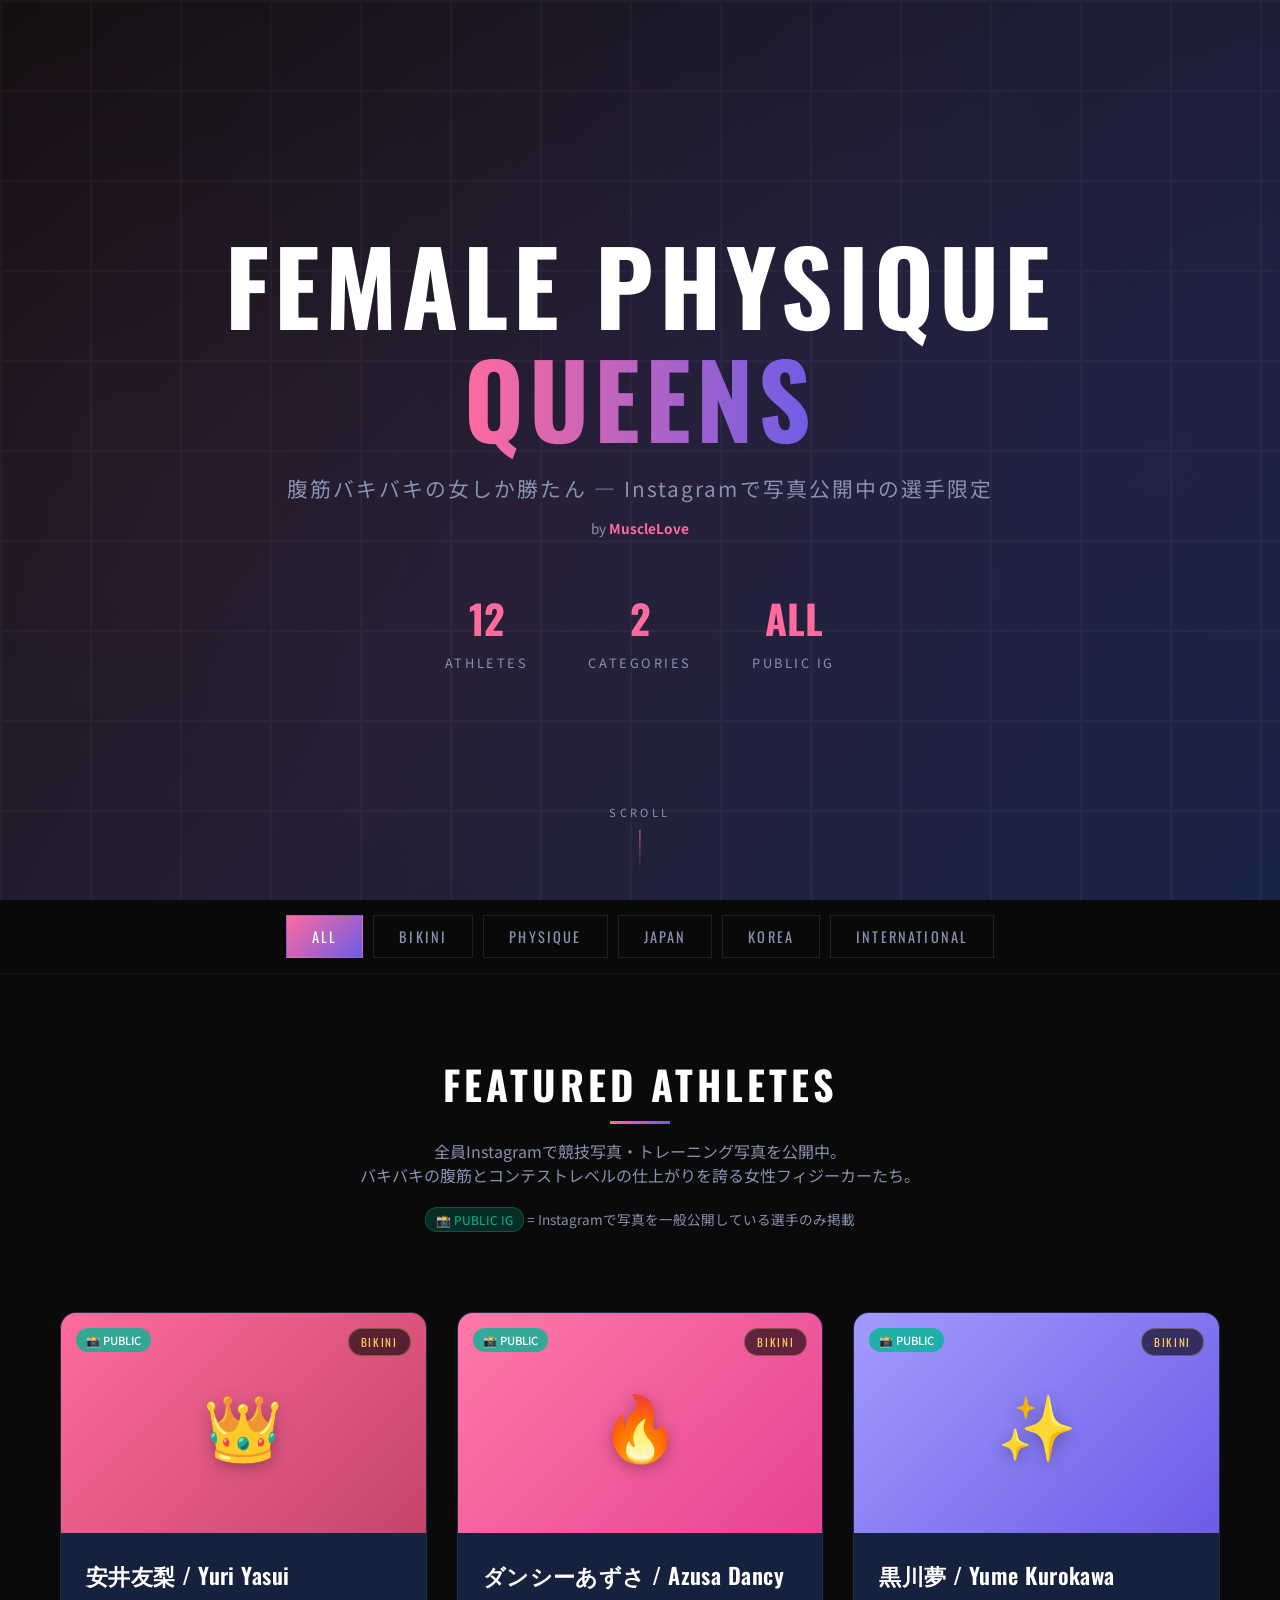
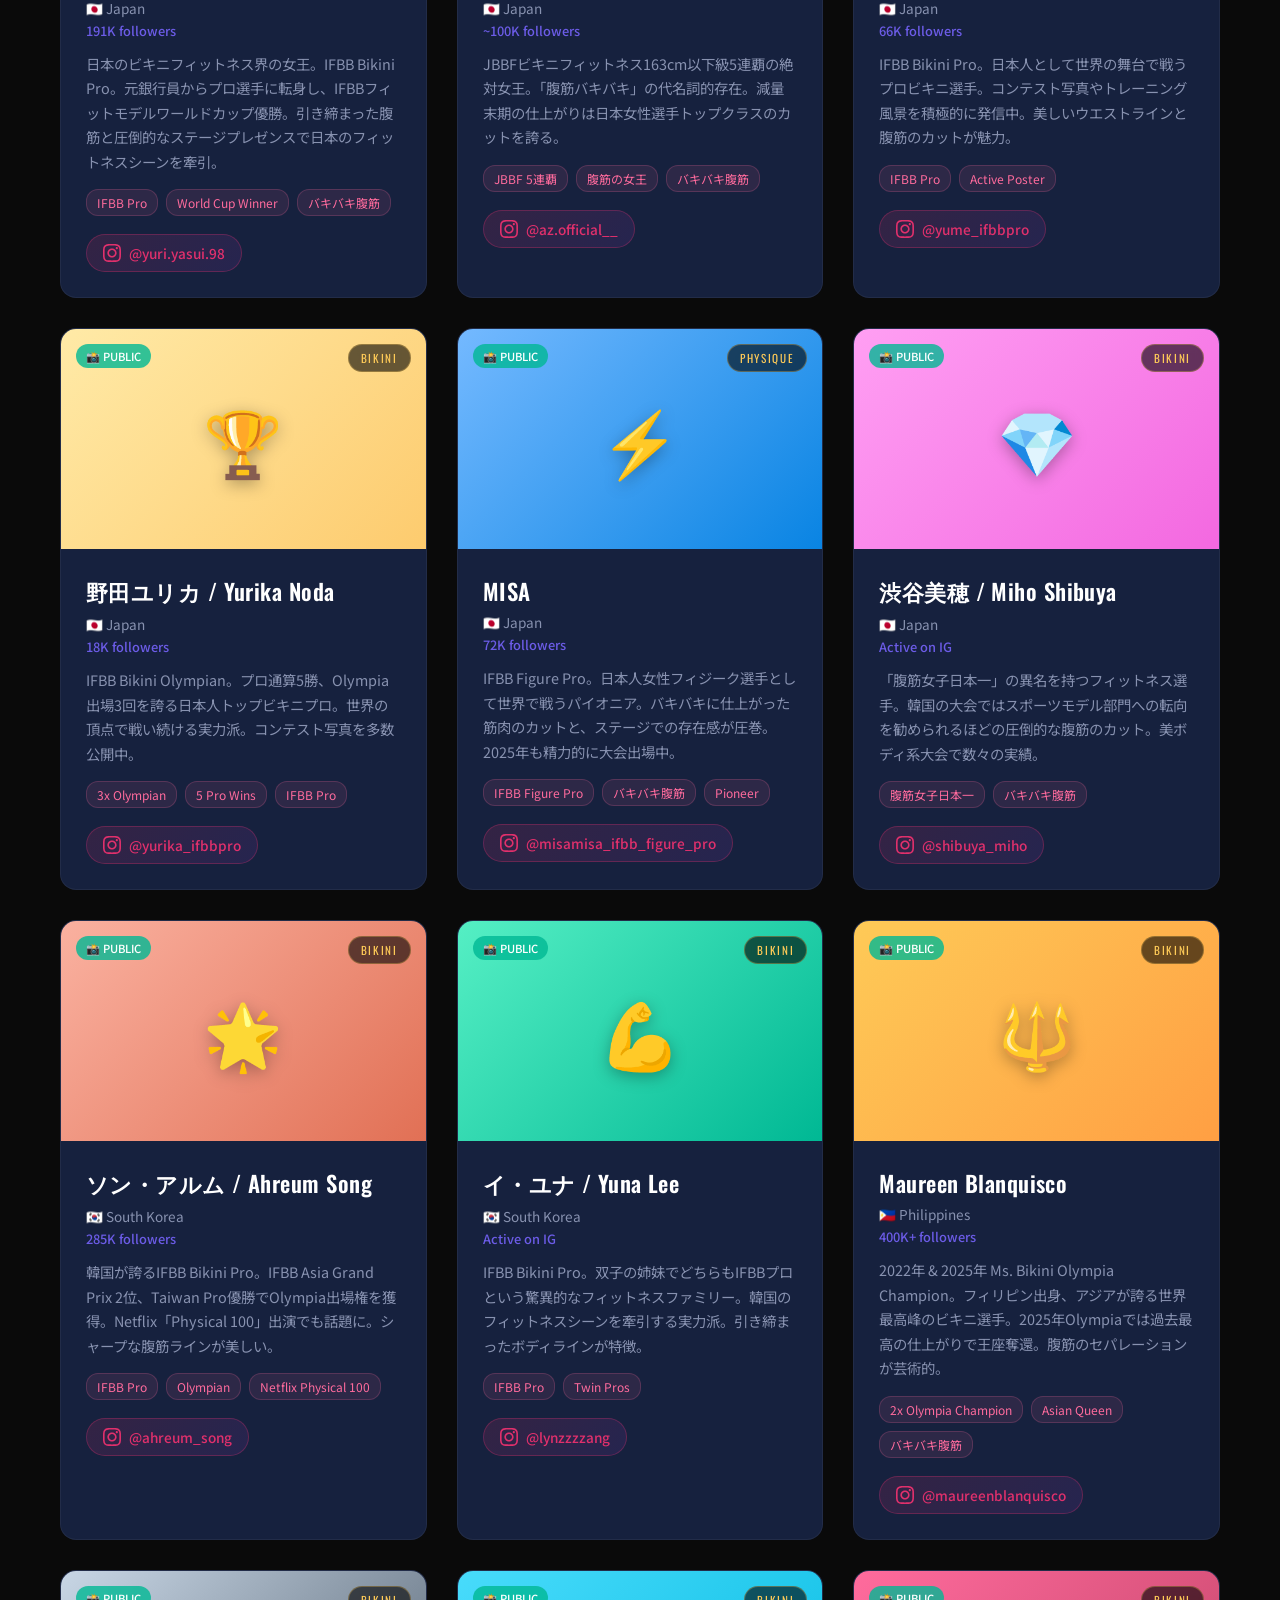
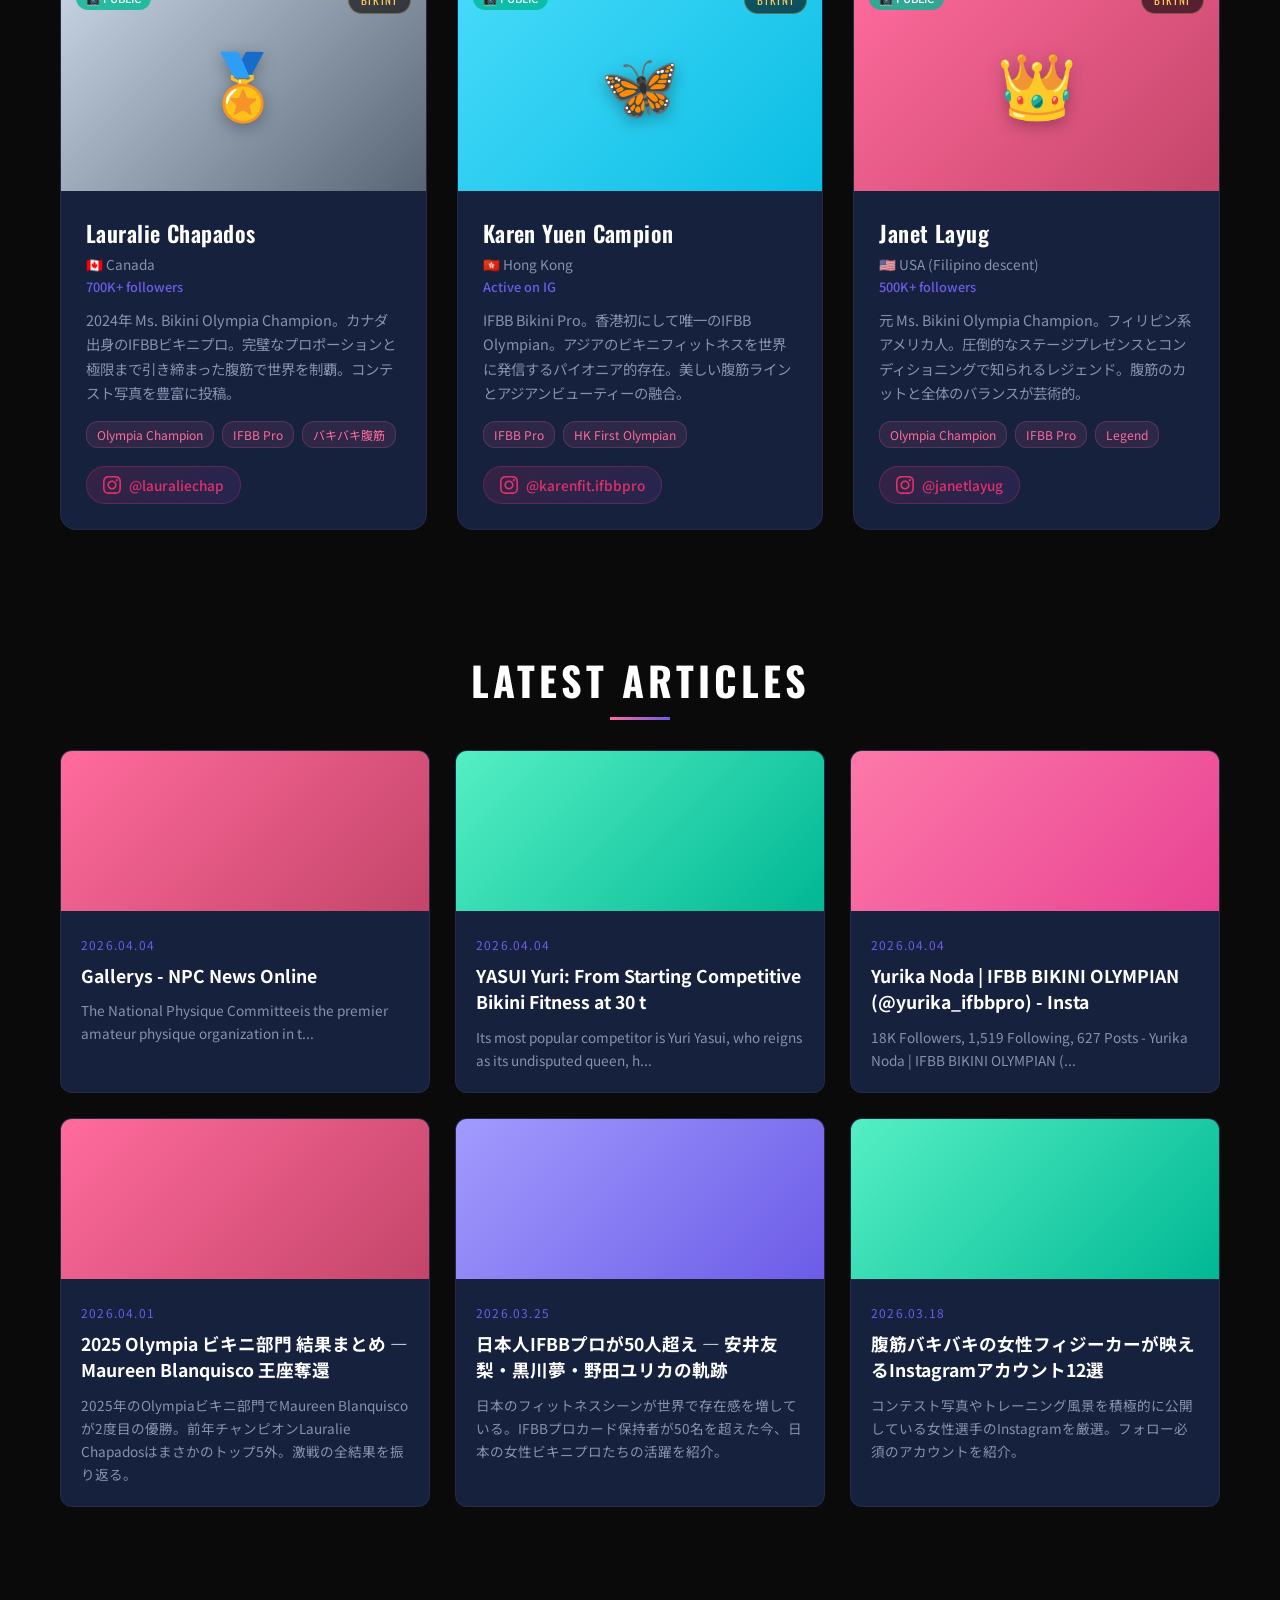
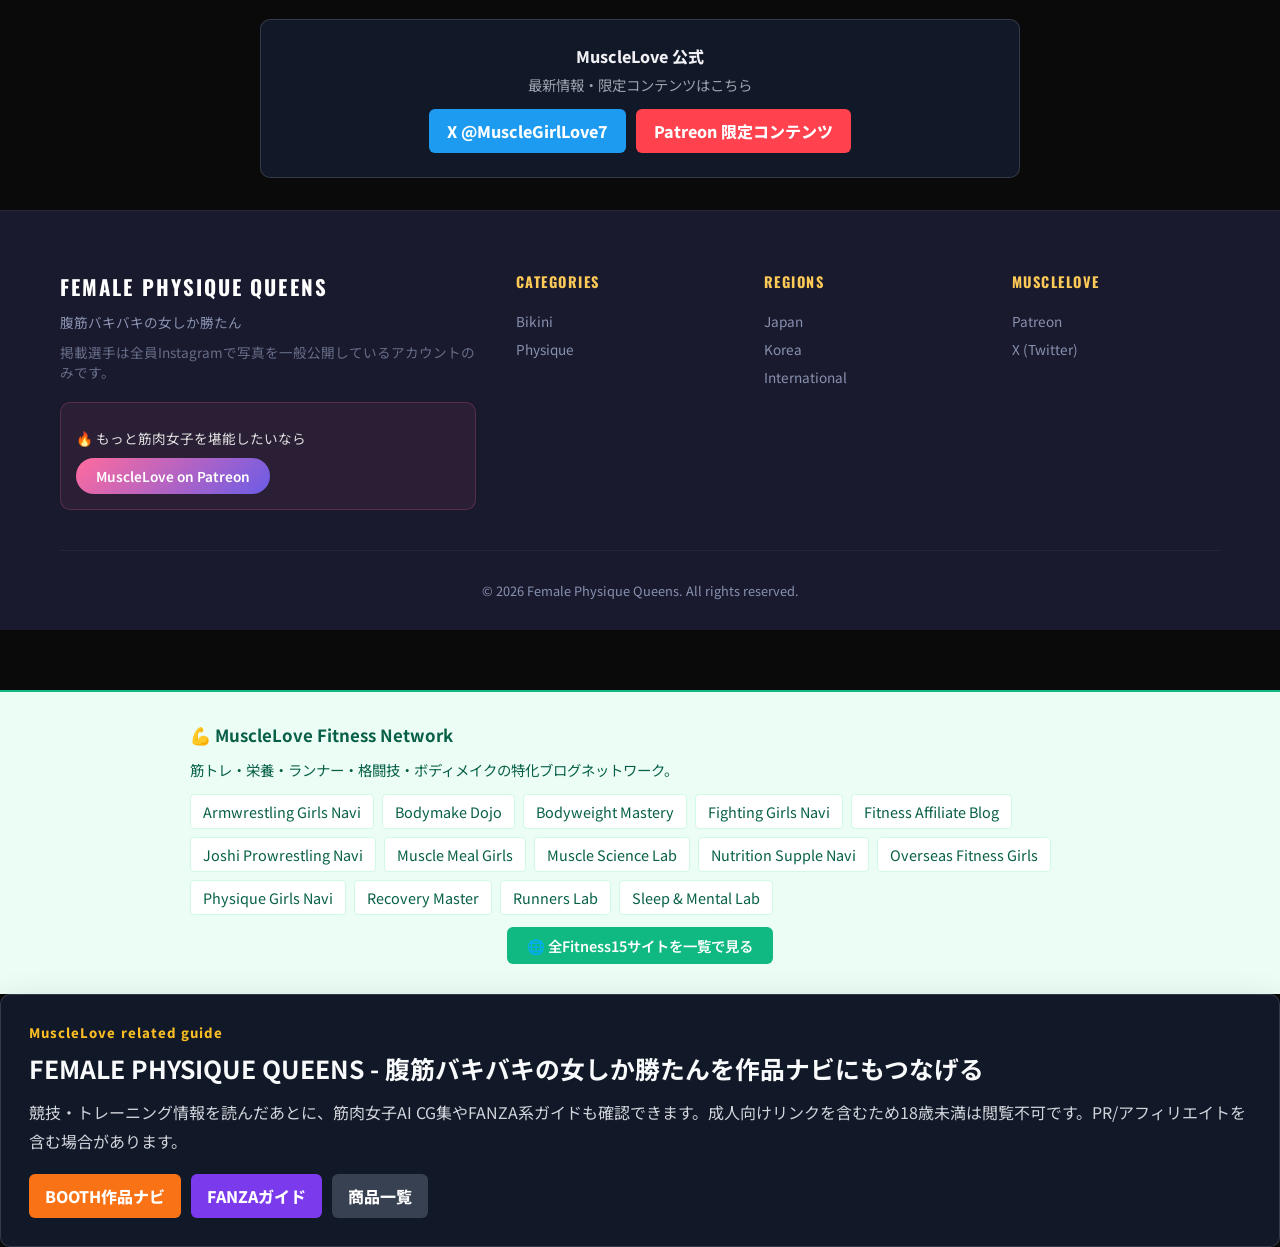
==== commit 1c65046f: "feat: add MuscleLove promo card (X+Patreon) to all pages and template Co-Authored-By: Claude Fable 5" ====
--- a/index.html
+++ b/index.html
@@ -1,579 +1,591 @@
-<!DOCTYPE html>
-<html lang="ja">
-<head>
-    <meta charset="UTF-8">
-    <meta name="viewport" content="width=device-width, initial-scale=1.0">
-    <meta name="description" content="腹筋バキバキの女しか勝たん！Instagramで写真公開中の女性フィジーカー・ビキニ選手を厳選紹介。筋肉女子の美しい腹筋・引き締まったボディに興奮するあなたのためのブログ。">
-    <meta name="keywords" content="筋肉女子,腹筋バキバキ,女性フィジーカー,ビキニフィットネス,muscle girl,female physique,筋肉フェチ,腹筋女子,IFBB bikini,筋トレ女子,マッスル女子,abs,シックスパック女子,フィットネスビキニ">
-    <meta name="author" content="MuscleLove">
-    <meta name="robots" content="index, follow">
-    <link rel="canonical" href="https://musclelove-777.github.io/female-physique-queens/">
-
-    <!-- Open Graph -->
-    <meta property="og:title" content="FEMALE PHYSIQUE QUEENS - 腹筋バキバキの女しか勝たん">
-    <meta property="og:description" content="Instagramで写真公開中の女性フィジーカー・ビキニ選手を厳選紹介。筋肉女子の美しい腹筋に興奮するあなたのためのブログ。">
-    <meta property="og:type" content="website">
-    <meta property="og:url" content="https://musclelove-777.github.io/female-physique-queens/">
-    <meta property="og:site_name" content="Female Physique Queens">
-    <meta property="og:locale" content="ja_JP">
-
-    <!-- Twitter Card -->
-    <meta name="twitter:card" content="summary_large_image">
-    <meta name="twitter:title" content="FEMALE PHYSIQUE QUEENS - 腹筋バキバキの女しか勝たん">
-    <meta name="twitter:description" content="筋肉女子の美しい腹筋・引き締まったボディに興奮するあなたのためのブログ">
-
-    <title>FEMALE PHYSIQUE QUEENS - 腹筋バキバキの女しか勝たん</title>
-    <link rel="preconnect" href="https://fonts.googleapis.com">
-    <link rel="preconnect" href="https://fonts.gstatic.com" crossorigin>
-    <link rel="preload" as="style" href="https://fonts.googleapis.com/css2?family=Oswald:wght@400;600;700&family=Noto+Sans+JP:wght@400;500;700&display=swap">
-    <link rel="preload" as="style" href="style.css">
-    <link href="https://fonts.googleapis.com/css2?family=Oswald:wght@400;600;700&family=Noto+Sans+JP:wght@400;500;700&display=swap" rel="stylesheet">
-    <link rel="stylesheet" href="style.css">
-
-    <script type="application/ld+json">
-    {
-        "@context": "https://schema.org",
-        "@type": "Blog",
-        "name": "Female Physique Queens",
-        "description": "腹筋バキバキの女しか勝たん！女性フィジーカー・ビキニ選手を紹介するブログ",
-        "url": "https://musclelove-777.github.io/female-physique-queens/",
-        "inLanguage": "ja",
-        "publisher": {
-            "@type": "Organization",
-            "name": "MuscleLove"
-        }
-    }
-    </script>
-<!-- Google tag (gtag.js) -->
-<script async src="https://www.googletagmanager.com/gtag/js?id=G-HJLCFVY5TF"></script>
-<script>
-  window.dataLayer = window.dataLayer || [];
-  function gtag(){dataLayer.push(arguments);}
-  gtag('js', new Date());
-  gtag('config', 'G-HJLCFVY5TF');
-</script>
-  <meta property="og:image" content="https://musclelove-777.github.io/female-physique-queens/og.png">
-  <meta property="og:image:width" content="1200">
-  <meta property="og:image:height" content="630">
-  <meta property="og:image:type" content="image/png">
-  <meta name="twitter:image" content="https://musclelove-777.github.io/female-physique-queens/og.png">
-  <!-- INTERNAL_LINKS_FIXED_v1 -->
-</head>
-<body>
-
-<!-- ヒーローセクション -->
-<header class="hero">
-    <div class="hero-overlay"></div>
-    <div class="hero-content">
-        <h1 class="hero-title">FEMALE PHYSIQUE<br><span>QUEENS</span></h1>
-        <p class="hero-subtitle">腹筋バキバキの女しか勝たん — Instagramで写真公開中の選手限定</p>
-        <p class="hero-powered">by <a href="https://www.patreon.com/MuscleLove" target="_blank" rel="noopener" class="musclelove-link">MuscleLove</a></p>
-        <div class="hero-stats">
-            <div class="stat"><span class="stat-number" id="athleteCount">12</span><span class="stat-label">Athletes</span></div>
-            <div class="stat"><span class="stat-number">2</span><span class="stat-label">Categories</span></div>
-            <div class="stat"><span class="stat-number">ALL</span><span class="stat-label">Public IG</span></div>
-        </div>
-    </div>
-    <div class="scroll-indicator">
-        <span>SCROLL</span>
-        <div class="scroll-line"></div>
-    </div>
-</header>
-
-<!-- フィルターナビ -->
-<nav class="filter-nav">
-    <div class="container">
-        <button class="filter-btn active" data-filter="all">ALL</button>
-        <button class="filter-btn" data-filter="bikini">BIKINI</button>
-        <button class="filter-btn" data-filter="physique">PHYSIQUE</button>
-        <button class="filter-btn" data-filter="japan">JAPAN</button>
-        <button class="filter-btn" data-filter="korea">KOREA</button>
-        <button class="filter-btn" data-filter="international">INTERNATIONAL</button>
-    </div>
-</nav>
-
-<!-- メインコンテンツ -->
-<main class="container">
-
-    <!-- 紹介セクション -->
-    <section class="intro-section">
-        <h2 class="section-title">FEATURED ATHLETES</h2>
-        <p class="section-desc">全員Instagramで競技写真・トレーニング写真を公開中。<br>バキバキの腹筋とコンテストレベルの仕上がりを誇る女性フィジーカーたち。</p>
-        <div class="public-badge-info">
-            <span class="public-badge">📸 PUBLIC IG</span> = Instagramで写真を一般公開している選手のみ掲載
-        </div>
-    </section>
-
-    <!-- アスリートカードグリッド -->
-    <section class="athlete-grid" id="athleteGrid">
-
-        <!-- ===== 日本人選手 ===== -->
-
-        <!-- 1. 安井友梨 -->
-        <article class="athlete-card" data-category="bikini japan">
-            <div class="card-image">
-                <div class="card-placeholder" style="background: linear-gradient(135deg, #ff6b9d, #c44569);">
-                    <span class="placeholder-icon">👑</span>
-                </div>
-                <div class="card-badge">BIKINI</div>
-                <span class="card-public">📸 PUBLIC</span>
-            </div>
-            <div class="card-body">
-                <h3 class="card-name">安井友梨 / Yuri Yasui</h3>
-                <p class="card-country">🇯🇵 Japan</p>
-                <p class="card-followers">191K followers</p>
-                <p class="card-desc">日本のビキニフィットネス界の女王。IFBB Bikini Pro。元銀行員からプロ選手に転身し、IFBBフィットモデルワールドカップ優勝。引き締まった腹筋と圧倒的なステージプレゼンスで日本のフィットネスシーンを牽引。</p>
-                <div class="card-stats">
-                    <span class="tag">IFBB Pro</span>
-                    <span class="tag">World Cup Winner</span>
-                    <span class="tag">バキバキ腹筋</span>
-                </div>
-                <a href="https://www.instagram.com/yuri.yasui.98/" target="_blank" rel="noopener" class="instagram-link">
-                    <svg class="ig-icon" viewBox="0 0 24 24"><path d="M12 2.163c3.204 0 3.584.012 4.85.07 3.252.148 4.771 1.691 4.919 4.919.058 1.265.069 1.645.069 4.849 0 3.205-.012 3.584-.069 4.849-.149 3.225-1.664 4.771-4.919 4.919-1.266.058-1.644.07-4.85.07-3.204 0-3.584-.012-4.849-.07-3.26-.149-4.771-1.699-4.919-4.92-.058-1.265-.07-1.644-.07-4.849 0-3.204.013-3.583.07-4.849.149-3.227 1.664-4.771 4.919-4.919 1.266-.057 1.645-.069 4.849-.069zm0-2.163c-3.259 0-3.667.014-4.947.072-4.358.2-6.78 2.618-6.98 6.98-.059 1.281-.073 1.689-.073 4.948 0 3.259.014 3.668.072 4.948.2 4.358 2.618 6.78 6.98 6.98 1.281.058 1.689.072 4.948.072 3.259 0 3.668-.014 4.948-.072 4.354-.2 6.782-2.618 6.979-6.98.059-1.28.073-1.689.073-4.948 0-3.259-.014-3.667-.072-4.947-.196-4.354-2.617-6.78-6.979-6.98-1.281-.059-1.69-.073-4.949-.073zm0 5.838c-3.403 0-6.162 2.759-6.162 6.162s2.759 6.163 6.162 6.163 6.162-2.759 6.162-6.163c0-3.403-2.759-6.162-6.162-6.162zm0 10.162c-2.209 0-4-1.79-4-4 0-2.209 1.791-4 4-4s4 1.791 4 4c0 2.21-1.791 4-4 4zm6.406-11.845c-.796 0-1.441.645-1.441 1.44s.645 1.44 1.441 1.44c.795 0 1.439-.645 1.439-1.44s-.644-1.44-1.439-1.44z"/></svg>
-                    @yuri.yasui.98
-                </a>
-            </div>
-        </article>
-
-        <!-- 2. ダンシーあずさ -->
-        <article class="athlete-card" data-category="bikini japan">
-            <div class="card-image">
-                <div class="card-placeholder" style="background: linear-gradient(135deg, #fd79a8, #e84393);">
-                    <span class="placeholder-icon">🔥</span>
-                </div>
-                <div class="card-badge">BIKINI</div>
-                <span class="card-public">📸 PUBLIC</span>
-            </div>
-            <div class="card-body">
-                <h3 class="card-name">ダンシーあずさ / Azusa Dancy</h3>
-                <p class="card-country">🇯🇵 Japan</p>
-                <p class="card-followers">~100K followers</p>
-                <p class="card-desc">JBBFビキニフィットネス163cm以下級5連覇の絶対女王。「腹筋バキバキ」の代名詞的存在。減量末期の仕上がりは日本女性選手トップクラスのカットを誇る。</p>
-                <div class="card-stats">
-                    <span class="tag">JBBF 5連覇</span>
-                    <span class="tag">腹筋の女王</span>
-                    <span class="tag">バキバキ腹筋</span>
-                </div>
-                <a href="https://www.instagram.com/az.official__/" target="_blank" rel="noopener" class="instagram-link">
-                    <svg class="ig-icon" viewBox="0 0 24 24"><path d="M12 2.163c3.204 0 3.584.012 4.85.07 3.252.148 4.771 1.691 4.919 4.919.058 1.265.069 1.645.069 4.849 0 3.205-.012 3.584-.069 4.849-.149 3.225-1.664 4.771-4.919 4.919-1.266.058-1.644.07-4.85.07-3.204 0-3.584-.012-4.849-.07-3.26-.149-4.771-1.699-4.919-4.92-.058-1.265-.07-1.644-.07-4.849 0-3.204.013-3.583.07-4.849.149-3.227 1.664-4.771 4.919-4.919 1.266-.057 1.645-.069 4.849-.069zm0-2.163c-3.259 0-3.667.014-4.947.072-4.358.2-6.78 2.618-6.98 6.98-.059 1.281-.073 1.689-.073 4.948 0 3.259.014 3.668.072 4.948.2 4.358 2.618 6.78 6.98 6.98 1.281.058 1.689.072 4.948.072 3.259 0 3.668-.014 4.948-.072 4.354-.2 6.782-2.618 6.979-6.98.059-1.28.073-1.689.073-4.948 0-3.259-.014-3.667-.072-4.947-.196-4.354-2.617-6.78-6.979-6.98-1.281-.059-1.69-.073-4.949-.073zm0 5.838c-3.403 0-6.162 2.759-6.162 6.162s2.759 6.163 6.162 6.163 6.162-2.759 6.162-6.163c0-3.403-2.759-6.162-6.162-6.162zm0 10.162c-2.209 0-4-1.79-4-4 0-2.209 1.791-4 4-4s4 1.791 4 4c0 2.21-1.791 4-4 4zm6.406-11.845c-.796 0-1.441.645-1.441 1.44s.645 1.44 1.441 1.44c.795 0 1.439-.645 1.439-1.44s-.644-1.44-1.439-1.44z"/></svg>
-                    @az.official__
-                </a>
-            </div>
-        </article>
-
-        <!-- 3. 黒川夢 -->
-        <article class="athlete-card" data-category="bikini japan">
-            <div class="card-image">
-                <div class="card-placeholder" style="background: linear-gradient(135deg, #a29bfe, #6c5ce7);">
-                    <span class="placeholder-icon">✨</span>
-                </div>
-                <div class="card-badge">BIKINI</div>
-                <span class="card-public">📸 PUBLIC</span>
-            </div>
-            <div class="card-body">
-                <h3 class="card-name">黒川夢 / Yume Kurokawa</h3>
-                <p class="card-country">🇯🇵 Japan</p>
-                <p class="card-followers">66K followers</p>
-                <p class="card-desc">IFBB Bikini Pro。日本人として世界の舞台で戦うプロビキニ選手。コンテスト写真やトレーニング風景を積極的に発信中。美しいウエストラインと腹筋のカットが魅力。</p>
-                <div class="card-stats">
-                    <span class="tag">IFBB Pro</span>
-                    <span class="tag">Active Poster</span>
-                </div>
-                <a href="https://www.instagram.com/yume_ifbbpro/" target="_blank" rel="noopener" class="instagram-link">
-                    <svg class="ig-icon" viewBox="0 0 24 24"><path d="M12 2.163c3.204 0 3.584.012 4.85.07 3.252.148 4.771 1.691 4.919 4.919.058 1.265.069 1.645.069 4.849 0 3.205-.012 3.584-.069 4.849-.149 3.225-1.664 4.771-4.919 4.919-1.266.058-1.644.07-4.85.07-3.204 0-3.584-.012-4.849-.07-3.26-.149-4.771-1.699-4.919-4.92-.058-1.265-.07-1.644-.07-4.849 0-3.204.013-3.583.07-4.849.149-3.227 1.664-4.771 4.919-4.919 1.266-.057 1.645-.069 4.849-.069zm0-2.163c-3.259 0-3.667.014-4.947.072-4.358.2-6.78 2.618-6.98 6.98-.059 1.281-.073 1.689-.073 4.948 0 3.259.014 3.668.072 4.948.2 4.358 2.618 6.78 6.98 6.98 1.281.058 1.689.072 4.948.072 3.259 0 3.668-.014 4.948-.072 4.354-.2 6.782-2.618 6.979-6.98.059-1.28.073-1.689.073-4.948 0-3.259-.014-3.667-.072-4.947-.196-4.354-2.617-6.78-6.979-6.98-1.281-.059-1.69-.073-4.949-.073zm0 5.838c-3.403 0-6.162 2.759-6.162 6.162s2.759 6.163 6.162 6.163 6.162-2.759 6.162-6.163c0-3.403-2.759-6.162-6.162-6.162zm0 10.162c-2.209 0-4-1.79-4-4 0-2.209 1.791-4 4-4s4 1.791 4 4c0 2.21-1.791 4-4 4zm6.406-11.845c-.796 0-1.441.645-1.441 1.44s.645 1.44 1.441 1.44c.795 0 1.439-.645 1.439-1.44s-.644-1.44-1.439-1.44z"/></svg>
-                    @yume_ifbbpro
-                </a>
-            </div>
-        </article>
-
-        <!-- 4. 野田ユリカ -->
-        <article class="athlete-card" data-category="bikini japan">
-            <div class="card-image">
-                <div class="card-placeholder" style="background: linear-gradient(135deg, #ffeaa7, #fdcb6e);">
-                    <span class="placeholder-icon">🏆</span>
-                </div>
-                <div class="card-badge">BIKINI</div>
-                <span class="card-public">📸 PUBLIC</span>
-            </div>
-            <div class="card-body">
-                <h3 class="card-name">野田ユリカ / Yurika Noda</h3>
-                <p class="card-country">🇯🇵 Japan</p>
-                <p class="card-followers">18K followers</p>
-                <p class="card-desc">IFBB Bikini Olympian。プロ通算5勝、Olympia出場3回を誇る日本人トップビキニプロ。世界の頂点で戦い続ける実力派。コンテスト写真を多数公開中。</p>
-                <div class="card-stats">
-                    <span class="tag">3x Olympian</span>
-                    <span class="tag">5 Pro Wins</span>
-                    <span class="tag">IFBB Pro</span>
-                </div>
-                <a href="https://www.instagram.com/yurika_ifbbpro/" target="_blank" rel="noopener" class="instagram-link">
-                    <svg class="ig-icon" viewBox="0 0 24 24"><path d="M12 2.163c3.204 0 3.584.012 4.85.07 3.252.148 4.771 1.691 4.919 4.919.058 1.265.069 1.645.069 4.849 0 3.205-.012 3.584-.069 4.849-.149 3.225-1.664 4.771-4.919 4.919-1.266.058-1.644.07-4.85.07-3.204 0-3.584-.012-4.849-.07-3.26-.149-4.771-1.699-4.919-4.92-.058-1.265-.07-1.644-.07-4.849 0-3.204.013-3.583.07-4.849.149-3.227 1.664-4.771 4.919-4.919 1.266-.057 1.645-.069 4.849-.069zm0-2.163c-3.259 0-3.667.014-4.947.072-4.358.2-6.78 2.618-6.98 6.98-.059 1.281-.073 1.689-.073 4.948 0 3.259.014 3.668.072 4.948.2 4.358 2.618 6.78 6.98 6.98 1.281.058 1.689.072 4.948.072 3.259 0 3.668-.014 4.948-.072 4.354-.2 6.782-2.618 6.979-6.98.059-1.28.073-1.689.073-4.948 0-3.259-.014-3.667-.072-4.947-.196-4.354-2.617-6.78-6.979-6.98-1.281-.059-1.69-.073-4.949-.073zm0 5.838c-3.403 0-6.162 2.759-6.162 6.162s2.759 6.163 6.162 6.163 6.162-2.759 6.162-6.163c0-3.403-2.759-6.162-6.162-6.162zm0 10.162c-2.209 0-4-1.79-4-4 0-2.209 1.791-4 4-4s4 1.791 4 4c0 2.21-1.791 4-4 4zm6.406-11.845c-.796 0-1.441.645-1.441 1.44s.645 1.44 1.441 1.44c.795 0 1.439-.645 1.439-1.44s-.644-1.44-1.439-1.44z"/></svg>
-                    @yurika_ifbbpro
-                </a>
-            </div>
-        </article>
-
-        <!-- 5. MISA -->
-        <article class="athlete-card" data-category="physique japan">
-            <div class="card-image">
-                <div class="card-placeholder" style="background: linear-gradient(135deg, #74b9ff, #0984e3);">
-                    <span class="placeholder-icon">⚡</span>
-                </div>
-                <div class="card-badge">PHYSIQUE</div>
-                <span class="card-public">📸 PUBLIC</span>
-            </div>
-            <div class="card-body">
-                <h3 class="card-name">MISA</h3>
-                <p class="card-country">🇯🇵 Japan</p>
-                <p class="card-followers">72K followers</p>
-                <p class="card-desc">IFBB Figure Pro。日本人女性フィジーク選手として世界で戦うパイオニア。バキバキに仕上がった筋肉のカットと、ステージでの存在感が圧巻。2025年も精力的に大会出場中。</p>
-                <div class="card-stats">
-                    <span class="tag">IFBB Figure Pro</span>
-                    <span class="tag">バキバキ腹筋</span>
-                    <span class="tag">Pioneer</span>
-                </div>
-                <a href="https://www.instagram.com/misamisa_ifbb_figure_pro/" target="_blank" rel="noopener" class="instagram-link">
-                    <svg class="ig-icon" viewBox="0 0 24 24"><path d="M12 2.163c3.204 0 3.584.012 4.85.07 3.252.148 4.771 1.691 4.919 4.919.058 1.265.069 1.645.069 4.849 0 3.205-.012 3.584-.069 4.849-.149 3.225-1.664 4.771-4.919 4.919-1.266.058-1.644.07-4.85.07-3.204 0-3.584-.012-4.849-.07-3.26-.149-4.771-1.699-4.919-4.92-.058-1.265-.07-1.644-.07-4.849 0-3.204.013-3.583.07-4.849.149-3.227 1.664-4.771 4.919-4.919 1.266-.057 1.645-.069 4.849-.069zm0-2.163c-3.259 0-3.667.014-4.947.072-4.358.2-6.78 2.618-6.98 6.98-.059 1.281-.073 1.689-.073 4.948 0 3.259.014 3.668.072 4.948.2 4.358 2.618 6.78 6.98 6.98 1.281.058 1.689.072 4.948.072 3.259 0 3.668-.014 4.948-.072 4.354-.2 6.782-2.618 6.979-6.98.059-1.28.073-1.689.073-4.948 0-3.259-.014-3.667-.072-4.947-.196-4.354-2.617-6.78-6.979-6.98-1.281-.059-1.69-.073-4.949-.073zm0 5.838c-3.403 0-6.162 2.759-6.162 6.162s2.759 6.163 6.162 6.163 6.162-2.759 6.162-6.163c0-3.403-2.759-6.162-6.162-6.162zm0 10.162c-2.209 0-4-1.79-4-4 0-2.209 1.791-4 4-4s4 1.791 4 4c0 2.21-1.791 4-4 4zm6.406-11.845c-.796 0-1.441.645-1.441 1.44s.645 1.44 1.441 1.44c.795 0 1.439-.645 1.439-1.44s-.644-1.44-1.439-1.44z"/></svg>
-                    @misamisa_ifbb_figure_pro
-                </a>
-            </div>
-        </article>
-
-        <!-- 6. 渋谷美穂 -->
-        <article class="athlete-card" data-category="bikini japan">
-            <div class="card-image">
-                <div class="card-placeholder" style="background: linear-gradient(135deg, #ff9ff3, #f368e0);">
-                    <span class="placeholder-icon">💎</span>
-                </div>
-                <div class="card-badge">BIKINI</div>
-                <span class="card-public">📸 PUBLIC</span>
-            </div>
-            <div class="card-body">
-                <h3 class="card-name">渋谷美穂 / Miho Shibuya</h3>
-                <p class="card-country">🇯🇵 Japan</p>
-                <p class="card-followers">Active on IG</p>
-                <p class="card-desc">「腹筋女子日本一」の異名を持つフィットネス選手。韓国の大会ではスポーツモデル部門への転向を勧められるほどの圧倒的な腹筋のカット。美ボディ系大会で数々の実績。</p>
-                <div class="card-stats">
-                    <span class="tag">腹筋女子日本一</span>
-                    <span class="tag">バキバキ腹筋</span>
-                </div>
-                <a href="https://www.instagram.com/shibuya_miho/" target="_blank" rel="noopener" class="instagram-link">
-                    <svg class="ig-icon" viewBox="0 0 24 24"><path d="M12 2.163c3.204 0 3.584.012 4.85.07 3.252.148 4.771 1.691 4.919 4.919.058 1.265.069 1.645.069 4.849 0 3.205-.012 3.584-.069 4.849-.149 3.225-1.664 4.771-4.919 4.919-1.266.058-1.644.07-4.85.07-3.204 0-3.584-.012-4.849-.07-3.26-.149-4.771-1.699-4.919-4.92-.058-1.265-.07-1.644-.07-4.849 0-3.204.013-3.583.07-4.849.149-3.227 1.664-4.771 4.919-4.919 1.266-.057 1.645-.069 4.849-.069zm0-2.163c-3.259 0-3.667.014-4.947.072-4.358.2-6.78 2.618-6.98 6.98-.059 1.281-.073 1.689-.073 4.948 0 3.259.014 3.668.072 4.948.2 4.358 2.618 6.78 6.98 6.98 1.281.058 1.689.072 4.948.072 3.259 0 3.668-.014 4.948-.072 4.354-.2 6.782-2.618 6.979-6.98.059-1.28.073-1.689.073-4.948 0-3.259-.014-3.667-.072-4.947-.196-4.354-2.617-6.78-6.979-6.98-1.281-.059-1.69-.073-4.949-.073zm0 5.838c-3.403 0-6.162 2.759-6.162 6.162s2.759 6.163 6.162 6.163 6.162-2.759 6.162-6.163c0-3.403-2.759-6.162-6.162-6.162zm0 10.162c-2.209 0-4-1.79-4-4 0-2.209 1.791-4 4-4s4 1.791 4 4c0 2.21-1.791 4-4 4zm6.406-11.845c-.796 0-1.441.645-1.441 1.44s.645 1.44 1.441 1.44c.795 0 1.439-.645 1.439-1.44s-.644-1.44-1.439-1.44z"/></svg>
-                    @shibuya_miho
-                </a>
-            </div>
-        </article>
-
-        <!-- ===== 韓国選手 ===== -->
-
-        <!-- 7. Ahreum Song -->
-        <article class="athlete-card" data-category="bikini korea">
-            <div class="card-image">
-                <div class="card-placeholder" style="background: linear-gradient(135deg, #fab1a0, #e17055);">
-                    <span class="placeholder-icon">🌟</span>
-                </div>
-                <div class="card-badge">BIKINI</div>
-                <span class="card-public">📸 PUBLIC</span>
-            </div>
-            <div class="card-body">
-                <h3 class="card-name">ソン・アルム / Ahreum Song</h3>
-                <p class="card-country">🇰🇷 South Korea</p>
-                <p class="card-followers">285K followers</p>
-                <p class="card-desc">韓国が誇るIFBB Bikini Pro。IFBB Asia Grand Prix 2位、Taiwan Pro優勝でOlympia出場権を獲得。Netflix「Physical 100」出演でも話題に。シャープな腹筋ラインが美しい。</p>
-                <div class="card-stats">
-                    <span class="tag">IFBB Pro</span>
-                    <span class="tag">Olympian</span>
-                    <span class="tag">Netflix Physical 100</span>
-                </div>
-                <a href="https://www.instagram.com/ahreum_song/" target="_blank" rel="noopener" class="instagram-link">
-                    <svg class="ig-icon" viewBox="0 0 24 24"><path d="M12 2.163c3.204 0 3.584.012 4.85.07 3.252.148 4.771 1.691 4.919 4.919.058 1.265.069 1.645.069 4.849 0 3.205-.012 3.584-.069 4.849-.149 3.225-1.664 4.771-4.919 4.919-1.266.058-1.644.07-4.85.07-3.204 0-3.584-.012-4.849-.07-3.26-.149-4.771-1.699-4.919-4.92-.058-1.265-.07-1.644-.07-4.849 0-3.204.013-3.583.07-4.849.149-3.227 1.664-4.771 4.919-4.919 1.266-.057 1.645-.069 4.849-.069zm0-2.163c-3.259 0-3.667.014-4.947.072-4.358.2-6.78 2.618-6.98 6.98-.059 1.281-.073 1.689-.073 4.948 0 3.259.014 3.668.072 4.948.2 4.358 2.618 6.78 6.98 6.98 1.281.058 1.689.072 4.948.072 3.259 0 3.668-.014 4.948-.072 4.354-.2 6.782-2.618 6.979-6.98.059-1.28.073-1.689.073-4.948 0-3.259-.014-3.667-.072-4.947-.196-4.354-2.617-6.78-6.979-6.98-1.281-.059-1.69-.073-4.949-.073zm0 5.838c-3.403 0-6.162 2.759-6.162 6.162s2.759 6.163 6.162 6.163 6.162-2.759 6.162-6.163c0-3.403-2.759-6.162-6.162-6.162zm0 10.162c-2.209 0-4-1.79-4-4 0-2.209 1.791-4 4-4s4 1.791 4 4c0 2.21-1.791 4-4 4zm6.406-11.845c-.796 0-1.441.645-1.441 1.44s.645 1.44 1.441 1.44c.795 0 1.439-.645 1.439-1.44s-.644-1.44-1.439-1.44z"/></svg>
-                    @ahreum_song
-                </a>
-            </div>
-        </article>
-
-        <!-- 8. Yuna Lee -->
-        <article class="athlete-card" data-category="bikini korea">
-            <div class="card-image">
-                <div class="card-placeholder" style="background: linear-gradient(135deg, #55efc4, #00b894);">
-                    <span class="placeholder-icon">💪</span>
-                </div>
-                <div class="card-badge">BIKINI</div>
-                <span class="card-public">📸 PUBLIC</span>
-            </div>
-            <div class="card-body">
-                <h3 class="card-name">イ・ユナ / Yuna Lee</h3>
-                <p class="card-country">🇰🇷 South Korea</p>
-                <p class="card-followers">Active on IG</p>
-                <p class="card-desc">IFBB Bikini Pro。双子の姉妹でどちらもIFBBプロという驚異的なフィットネスファミリー。韓国のフィットネスシーンを牽引する実力派。引き締まったボディラインが特徴。</p>
-                <div class="card-stats">
-                    <span class="tag">IFBB Pro</span>
-                    <span class="tag">Twin Pros</span>
-                </div>
-                <a href="https://www.instagram.com/lynzzzzang/" target="_blank" rel="noopener" class="instagram-link">
-                    <svg class="ig-icon" viewBox="0 0 24 24"><path d="M12 2.163c3.204 0 3.584.012 4.85.07 3.252.148 4.771 1.691 4.919 4.919.058 1.265.069 1.645.069 4.849 0 3.205-.012 3.584-.069 4.849-.149 3.225-1.664 4.771-4.919 4.919-1.266.058-1.644.07-4.85.07-3.204 0-3.584-.012-4.849-.07-3.26-.149-4.771-1.699-4.919-4.92-.058-1.265-.07-1.644-.07-4.849 0-3.204.013-3.583.07-4.849.149-3.227 1.664-4.771 4.919-4.919 1.266-.057 1.645-.069 4.849-.069zm0-2.163c-3.259 0-3.667.014-4.947.072-4.358.2-6.78 2.618-6.98 6.98-.059 1.281-.073 1.689-.073 4.948 0 3.259.014 3.668.072 4.948.2 4.358 2.618 6.78 6.98 6.98 1.281.058 1.689.072 4.948.072 3.259 0 3.668-.014 4.948-.072 4.354-.2 6.782-2.618 6.979-6.98.059-1.28.073-1.689.073-4.948 0-3.259-.014-3.667-.072-4.947-.196-4.354-2.617-6.78-6.979-6.98-1.281-.059-1.69-.073-4.949-.073zm0 5.838c-3.403 0-6.162 2.759-6.162 6.162s2.759 6.163 6.162 6.163 6.162-2.759 6.162-6.163c0-3.403-2.759-6.162-6.162-6.162zm0 10.162c-2.209 0-4-1.79-4-4 0-2.209 1.791-4 4-4s4 1.791 4 4c0 2.21-1.791 4-4 4zm6.406-11.845c-.796 0-1.441.645-1.441 1.44s.645 1.44 1.441 1.44c.795 0 1.439-.645 1.439-1.44s-.644-1.44-1.439-1.44z"/></svg>
-                    @lynzzzzang
-                </a>
-            </div>
-        </article>
-
-        <!-- ===== 海外選手 ===== -->
-
-        <!-- 9. Maureen Blanquisco -->
-        <article class="athlete-card" data-category="bikini international">
-            <div class="card-image">
-                <div class="card-placeholder" style="background: linear-gradient(135deg, #feca57, #ff9f43);">
-                    <span class="placeholder-icon">🔱</span>
-                </div>
-                <div class="card-badge">BIKINI</div>
-                <span class="card-public">📸 PUBLIC</span>
-            </div>
-            <div class="card-body">
-                <h3 class="card-name">Maureen Blanquisco</h3>
-                <p class="card-country">🇵🇭 Philippines</p>
-                <p class="card-followers">400K+ followers</p>
-                <p class="card-desc">2022年 & 2025年 Ms. Bikini Olympia Champion。フィリピン出身、アジアが誇る世界最高峰のビキニ選手。2025年Olympiaでは過去最高の仕上がりで王座奪還。腹筋のセパレーションが芸術的。</p>
-                <div class="card-stats">
-                    <span class="tag">2x Olympia Champion</span>
-                    <span class="tag">Asian Queen</span>
-                    <span class="tag">バキバキ腹筋</span>
-                </div>
-                <a href="https://www.instagram.com/maureenblanquisco/" target="_blank" rel="noopener" class="instagram-link">
-                    <svg class="ig-icon" viewBox="0 0 24 24"><path d="M12 2.163c3.204 0 3.584.012 4.85.07 3.252.148 4.771 1.691 4.919 4.919.058 1.265.069 1.645.069 4.849 0 3.205-.012 3.584-.069 4.849-.149 3.225-1.664 4.771-4.919 4.919-1.266.058-1.644.07-4.85.07-3.204 0-3.584-.012-4.849-.07-3.26-.149-4.771-1.699-4.919-4.92-.058-1.265-.07-1.644-.07-4.849 0-3.204.013-3.583.07-4.849.149-3.227 1.664-4.771 4.919-4.919 1.266-.057 1.645-.069 4.849-.069zm0-2.163c-3.259 0-3.667.014-4.947.072-4.358.2-6.78 2.618-6.98 6.98-.059 1.281-.073 1.689-.073 4.948 0 3.259.014 3.668.072 4.948.2 4.358 2.618 6.78 6.98 6.98 1.281.058 1.689.072 4.948.072 3.259 0 3.668-.014 4.948-.072 4.354-.2 6.782-2.618 6.979-6.98.059-1.28.073-1.689.073-4.948 0-3.259-.014-3.667-.072-4.947-.196-4.354-2.617-6.78-6.979-6.98-1.281-.059-1.69-.073-4.949-.073zm0 5.838c-3.403 0-6.162 2.759-6.162 6.162s2.759 6.163 6.162 6.163 6.162-2.759 6.162-6.163c0-3.403-2.759-6.162-6.162-6.162zm0 10.162c-2.209 0-4-1.79-4-4 0-2.209 1.791-4 4-4s4 1.791 4 4c0 2.21-1.791 4-4 4zm6.406-11.845c-.796 0-1.441.645-1.441 1.44s.645 1.44 1.441 1.44c.795 0 1.439-.645 1.439-1.44s-.644-1.44-1.439-1.44z"/></svg>
-                    @maureenblanquisco
-                </a>
-            </div>
-        </article>
-
-        <!-- 10. Lauralie Chapados -->
-        <article class="athlete-card" data-category="bikini international">
-            <div class="card-image">
-                <div class="card-placeholder" style="background: linear-gradient(135deg, #c8d6e5, #576574);">
-                    <span class="placeholder-icon">🏅</span>
-                </div>
-                <div class="card-badge">BIKINI</div>
-                <span class="card-public">📸 PUBLIC</span>
-            </div>
-            <div class="card-body">
-                <h3 class="card-name">Lauralie Chapados</h3>
-                <p class="card-country">🇨🇦 Canada</p>
-                <p class="card-followers">700K+ followers</p>
-                <p class="card-desc">2024年 Ms. Bikini Olympia Champion。カナダ出身のIFBBビキニプロ。完璧なプロポーションと極限まで引き締まった腹筋で世界を制覇。コンテスト写真を豊富に投稿。</p>
-                <div class="card-stats">
-                    <span class="tag">Olympia Champion</span>
-                    <span class="tag">IFBB Pro</span>
-                    <span class="tag">バキバキ腹筋</span>
-                </div>
-                <a href="https://www.instagram.com/lauraliechap/" target="_blank" rel="noopener" class="instagram-link">
-                    <svg class="ig-icon" viewBox="0 0 24 24"><path d="M12 2.163c3.204 0 3.584.012 4.85.07 3.252.148 4.771 1.691 4.919 4.919.058 1.265.069 1.645.069 4.849 0 3.205-.012 3.584-.069 4.849-.149 3.225-1.664 4.771-4.919 4.919-1.266.058-1.644.07-4.85.07-3.204 0-3.584-.012-4.849-.07-3.26-.149-4.771-1.699-4.919-4.92-.058-1.265-.07-1.644-.07-4.849 0-3.204.013-3.583.07-4.849.149-3.227 1.664-4.771 4.919-4.919 1.266-.057 1.645-.069 4.849-.069zm0-2.163c-3.259 0-3.667.014-4.947.072-4.358.2-6.78 2.618-6.98 6.98-.059 1.281-.073 1.689-.073 4.948 0 3.259.014 3.668.072 4.948.2 4.358 2.618 6.78 6.98 6.98 1.281.058 1.689.072 4.948.072 3.259 0 3.668-.014 4.948-.072 4.354-.2 6.782-2.618 6.979-6.98.059-1.28.073-1.689.073-4.948 0-3.259-.014-3.667-.072-4.947-.196-4.354-2.617-6.78-6.979-6.98-1.281-.059-1.69-.073-4.949-.073zm0 5.838c-3.403 0-6.162 2.759-6.162 6.162s2.759 6.163 6.162 6.163 6.162-2.759 6.162-6.163c0-3.403-2.759-6.162-6.162-6.162zm0 10.162c-2.209 0-4-1.79-4-4 0-2.209 1.791-4 4-4s4 1.791 4 4c0 2.21-1.791 4-4 4zm6.406-11.845c-.796 0-1.441.645-1.441 1.44s.645 1.44 1.441 1.44c.795 0 1.439-.645 1.439-1.44s-.644-1.44-1.439-1.44z"/></svg>
-                    @lauraliechap
-                </a>
-            </div>
-        </article>
-
-        <!-- 11. Karen Yuen Campion -->
-        <article class="athlete-card" data-category="bikini international">
-            <div class="card-image">
-                <div class="card-placeholder" style="background: linear-gradient(135deg, #48dbfb, #0abde3);">
-                    <span class="placeholder-icon">🦋</span>
-                </div>
-                <div class="card-badge">BIKINI</div>
-                <span class="card-public">📸 PUBLIC</span>
-            </div>
-            <div class="card-body">
-                <h3 class="card-name">Karen Yuen Campion</h3>
-                <p class="card-country">🇭🇰 Hong Kong</p>
-                <p class="card-followers">Active on IG</p>
-                <p class="card-desc">IFBB Bikini Pro。香港初にして唯一のIFBB Olympian。アジアのビキニフィットネスを世界に発信するパイオニア的存在。美しい腹筋ラインとアジアンビューティーの融合。</p>
-                <div class="card-stats">
-                    <span class="tag">IFBB Pro</span>
-                    <span class="tag">HK First Olympian</span>
-                </div>
-                <a href="https://www.instagram.com/karenfit.ifbbpro/" target="_blank" rel="noopener" class="instagram-link">
-                    <svg class="ig-icon" viewBox="0 0 24 24"><path d="M12 2.163c3.204 0 3.584.012 4.85.07 3.252.148 4.771 1.691 4.919 4.919.058 1.265.069 1.645.069 4.849 0 3.205-.012 3.584-.069 4.849-.149 3.225-1.664 4.771-4.919 4.919-1.266.058-1.644.07-4.85.07-3.204 0-3.584-.012-4.849-.07-3.26-.149-4.771-1.699-4.919-4.92-.058-1.265-.07-1.644-.07-4.849 0-3.204.013-3.583.07-4.849.149-3.227 1.664-4.771 4.919-4.919 1.266-.057 1.645-.069 4.849-.069zm0-2.163c-3.259 0-3.667.014-4.947.072-4.358.2-6.78 2.618-6.98 6.98-.059 1.281-.073 1.689-.073 4.948 0 3.259.014 3.668.072 4.948.2 4.358 2.618 6.78 6.98 6.98 1.281.058 1.689.072 4.948.072 3.259 0 3.668-.014 4.948-.072 4.354-.2 6.782-2.618 6.979-6.98.059-1.28.073-1.689.073-4.948 0-3.259-.014-3.667-.072-4.947-.196-4.354-2.617-6.78-6.979-6.98-1.281-.059-1.69-.073-4.949-.073zm0 5.838c-3.403 0-6.162 2.759-6.162 6.162s2.759 6.163 6.162 6.163 6.162-2.759 6.162-6.163c0-3.403-2.759-6.162-6.162-6.162zm0 10.162c-2.209 0-4-1.79-4-4 0-2.209 1.791-4 4-4s4 1.791 4 4c0 2.21-1.791 4-4 4zm6.406-11.845c-.796 0-1.441.645-1.441 1.44s.645 1.44 1.441 1.44c.795 0 1.439-.645 1.439-1.44s-.644-1.44-1.439-1.44z"/></svg>
-                    @karenfit.ifbbpro
-                </a>
-            </div>
-        </article>
-
-        <!-- 12. Janet Layug -->
-        <article class="athlete-card" data-category="bikini international">
-            <div class="card-image">
-                <div class="card-placeholder" style="background: linear-gradient(135deg, #ff6b9d, #c44569);">
-                    <span class="placeholder-icon">👑</span>
-                </div>
-                <div class="card-badge">BIKINI</div>
-                <span class="card-public">📸 PUBLIC</span>
-            </div>
-            <div class="card-body">
-                <h3 class="card-name">Janet Layug</h3>
-                <p class="card-country">🇺🇸 USA (Filipino descent)</p>
-                <p class="card-followers">500K+ followers</p>
-                <p class="card-desc">元 Ms. Bikini Olympia Champion。フィリピン系アメリカ人。圧倒的なステージプレゼンスとコンディショニングで知られるレジェンド。腹筋のカットと全体のバランスが芸術的。</p>
-                <div class="card-stats">
-                    <span class="tag">Olympia Champion</span>
-                    <span class="tag">IFBB Pro</span>
-                    <span class="tag">Legend</span>
-                </div>
-                <a href="https://www.instagram.com/janetlayug/" target="_blank" rel="noopener" class="instagram-link">
-                    <svg class="ig-icon" viewBox="0 0 24 24"><path d="M12 2.163c3.204 0 3.584.012 4.85.07 3.252.148 4.771 1.691 4.919 4.919.058 1.265.069 1.645.069 4.849 0 3.205-.012 3.584-.069 4.849-.149 3.225-1.664 4.771-4.919 4.919-1.266.058-1.644.07-4.85.07-3.204 0-3.584-.012-4.849-.07-3.26-.149-4.771-1.699-4.919-4.92-.058-1.265-.07-1.644-.07-4.849 0-3.204.013-3.583.07-4.849.149-3.227 1.664-4.771 4.919-4.919 1.266-.057 1.645-.069 4.849-.069zm0-2.163c-3.259 0-3.667.014-4.947.072-4.358.2-6.78 2.618-6.98 6.98-.059 1.281-.073 1.689-.073 4.948 0 3.259.014 3.668.072 4.948.2 4.358 2.618 6.78 6.98 6.98 1.281.058 1.689.072 4.948.072 3.259 0 3.668-.014 4.948-.072 4.354-.2 6.782-2.618 6.979-6.98.059-1.28.073-1.689.073-4.948 0-3.259-.014-3.667-.072-4.947-.196-4.354-2.617-6.78-6.979-6.98-1.281-.059-1.69-.073-4.949-.073zm0 5.838c-3.403 0-6.162 2.759-6.162 6.162s2.759 6.163 6.162 6.163 6.162-2.759 6.162-6.163c0-3.403-2.759-6.162-6.162-6.162zm0 10.162c-2.209 0-4-1.79-4-4 0-2.209 1.791-4 4-4s4 1.791 4 4c0 2.21-1.791 4-4 4zm6.406-11.845c-.796 0-1.441.645-1.441 1.44s.645 1.44 1.441 1.44c.795 0 1.439-.645 1.439-1.44s-.644-1.44-1.439-1.44z"/></svg>
-                    @janetlayug
-                </a>
-            </div>
-        </article>
-
-    </section>
-
-    <!-- 記事セクション -->
-    <section class="blog-section">
-        <h2 class="section-title">LATEST ARTICLES</h2>
-        <div class="blog-grid">
-            <article class="blog-card" onclick="window.location='articles/20260404_00.html'" style="cursor:pointer;">
-                <div class="blog-image" style="background: linear-gradient(135deg, #ff6b9d, #c44569);"></div>
-                <div class="blog-body">
-                    <span class="blog-date">2026.04.04</span>
-                    <h3><a href="articles/20260404_00.html" style="color:inherit;text-decoration:none;">Gallerys - NPC News Online</a></h3>
-                    <p>The National Physique Committeeis the premier amateur physique organization in t...</p>
-                </div>
-            </article>
-            <article class="blog-card" onclick="window.location='articles/20260404_01.html'" style="cursor:pointer;">
-                <div class="blog-image" style="background: linear-gradient(135deg, #55efc4, #00b894);"></div>
-                <div class="blog-body">
-                    <span class="blog-date">2026.04.04</span>
-                    <h3><a href="articles/20260404_01.html" style="color:inherit;text-decoration:none;">YASUI Yuri: From Starting Competitive Bikini Fitness at 30 t</a></h3>
-                    <p>Its most popular competitor is Yuri Yasui, who reigns as its undisputed queen, h...</p>
-                </div>
-            </article>
-            <article class="blog-card" onclick="window.location='articles/20260404_02.html'" style="cursor:pointer;">
-                <div class="blog-image" style="background: linear-gradient(135deg, #fd79a8, #e84393);"></div>
-                <div class="blog-body">
-                    <span class="blog-date">2026.04.04</span>
-                    <h3><a href="articles/20260404_02.html" style="color:inherit;text-decoration:none;">Yurika Noda | IFBB BIKINI OLYMPIAN (@yurika_ifbbpro) - Insta</a></h3>
-                    <p>18K Followers, 1,519 Following, 627 Posts - Yurika Noda | IFBB BIKINI OLYMPIAN (...</p>
-                </div>
-            </article>
-            <article class="blog-card">
-                <div class="blog-image" style="background: linear-gradient(135deg, #ff6b9d, #c44569);"></div>
-                <div class="blog-body">
-                    <span class="blog-date">2026.04.01</span>
-                    <h3>2025 Olympia ビキニ部門 結果まとめ — Maureen Blanquisco 王座奪還</h3>
-                    <p>2025年のOlympiaビキニ部門でMaureen Blanquiscoが2度目の優勝。前年チャンピオンLauralie Chapadosはまさかのトップ5外。激戦の全結果を振り返る。</p>
-                </div>
-            </article>
-            <article class="blog-card">
-                <div class="blog-image" style="background: linear-gradient(135deg, #a29bfe, #6c5ce7);"></div>
-                <div class="blog-body">
-                    <span class="blog-date">2026.03.25</span>
-                    <h3>日本人IFBBプロが50人超え — 安井友梨・黒川夢・野田ユリカの軌跡</h3>
-                    <p>日本のフィットネスシーンが世界で存在感を増している。IFBBプロカード保持者が50名を超えた今、日本の女性ビキニプロたちの活躍を紹介。</p>
-                </div>
-            </article>
-            <article class="blog-card">
-                <div class="blog-image" style="background: linear-gradient(135deg, #55efc4, #00b894);"></div>
-                <div class="blog-body">
-                    <span class="blog-date">2026.03.18</span>
-                    <h3>腹筋バキバキの女性フィジーカーが映えるInstagramアカウント12選</h3>
-                    <p>コンテスト写真やトレーニング風景を積極的に公開している女性選手のInstagramを厳選。フォロー必須のアカウントを紹介。</p>
-                </div>
-            </article></div>
-    </section>
-
-</main>
-
-<!-- フッター -->
-<footer class="footer">
-    <div class="container">
-        <div class="footer-content">
-            <div class="footer-brand">
-                <h3>FEMALE PHYSIQUE QUEENS</h3>
-                <p>腹筋バキバキの女しか勝たん</p>
-                <p class="footer-note">掲載選手は全員Instagramで写真を一般公開しているアカウントのみです。</p>
-                <div class="musclelove-promo">
-                    <p>🔥 もっと筋肉女子を堪能したいなら</p>
-                    <a href="https://www.patreon.com/MuscleLove" target="_blank" rel="noopener" class="musclelove-btn">MuscleLove on Patreon</a>
-                </div>
-            </div>
-            <div class="footer-links">
-                <h4>CATEGORIES</h4>
-                <a href="#">Bikini</a>
-                <a href="#">Physique</a>
-            </div>
-            <div class="footer-links">
-                <h4>REGIONS</h4>
-                <a href="#">Japan</a>
-                <a href="#">Korea</a>
-                <a href="#">International</a>
-            </div>
-            <div class="footer-links">
-                <h4>MUSCLELOVE</h4>
-                <a href="https://www.patreon.com/MuscleLove" target="_blank">Patreon</a>
-                <a href="https://x.com/MuscleGirlLove7" target="_blank">X (Twitter)</a>
-            </div>
-        </div>
-        <div class="footer-bottom">
-            <p>&copy; 2026 Female Physique Queens. All rights reserved.</p>
-        </div>
-    </div>
-</footer>
-
-<script src="script.js"></script>
-<footer class="fitness-network" style="margin-top:60px;padding:30px 20px;background:#ecfdf5;border-top:2px solid #10b981;font-size:0.9rem;">
-  <div style="max-width:900px;margin:0 auto;">
-    <h3 style="margin-bottom:12px;color:#065f46;">💪 MuscleLove Fitness Network</h3>
-    <p style="margin-bottom:14px;color:#065f46;">筋トレ・栄養・ランナー・格闘技・ボディメイクの特化ブログネットワーク。</p>
-    <div style="display:flex;flex-wrap:wrap;gap:8px;">
-        <a href="https://musclelove-777.github.io/armwrestling-girls-navi/" style="padding:6px 12px;background:#fff;border:1px solid #d1fae5;border-radius:4px;text-decoration:none;color:#065f46;">Armwrestling Girls Navi</a>
-        <a href="https://musclelove-777.github.io/bodymake-dojo/" style="padding:6px 12px;background:#fff;border:1px solid #d1fae5;border-radius:4px;text-decoration:none;color:#065f46;">Bodymake Dojo</a>
-        <a href="https://musclelove-777.github.io/bodyweight-mastery/" style="padding:6px 12px;background:#fff;border:1px solid #d1fae5;border-radius:4px;text-decoration:none;color:#065f46;">Bodyweight Mastery</a>
-        <a href="https://musclelove-777.github.io/fighting-girls-navi/" style="padding:6px 12px;background:#fff;border:1px solid #d1fae5;border-radius:4px;text-decoration:none;color:#065f46;">Fighting Girls Navi</a>
-        <a href="https://musclelove-777.github.io/fitness-affiliate-blog/" style="padding:6px 12px;background:#fff;border:1px solid #d1fae5;border-radius:4px;text-decoration:none;color:#065f46;">Fitness Affiliate Blog</a>
-        <a href="https://musclelove-777.github.io/joshi-prowrestling-navi/" style="padding:6px 12px;background:#fff;border:1px solid #d1fae5;border-radius:4px;text-decoration:none;color:#065f46;">Joshi Prowrestling Navi</a>
-        <a href="https://musclelove-777.github.io/muscle-meal-girls/" style="padding:6px 12px;background:#fff;border:1px solid #d1fae5;border-radius:4px;text-decoration:none;color:#065f46;">Muscle Meal Girls</a>
-        <a href="https://musclelove-777.github.io/muscle-science-lab/" style="padding:6px 12px;background:#fff;border:1px solid #d1fae5;border-radius:4px;text-decoration:none;color:#065f46;">Muscle Science Lab</a>
-        <a href="https://musclelove-777.github.io/nutrition-supple-navi/" style="padding:6px 12px;background:#fff;border:1px solid #d1fae5;border-radius:4px;text-decoration:none;color:#065f46;">Nutrition Supple Navi</a>
-        <a href="https://musclelove-777.github.io/overseas-fitness-girls/" style="padding:6px 12px;background:#fff;border:1px solid #d1fae5;border-radius:4px;text-decoration:none;color:#065f46;">Overseas Fitness Girls</a>
-        <a href="https://musclelove-777.github.io/physique-girls-navi/" style="padding:6px 12px;background:#fff;border:1px solid #d1fae5;border-radius:4px;text-decoration:none;color:#065f46;">Physique Girls Navi</a>
-        <a href="https://musclelove-777.github.io/recovery-master/" style="padding:6px 12px;background:#fff;border:1px solid #d1fae5;border-radius:4px;text-decoration:none;color:#065f46;">Recovery Master</a>
-        <a href="https://musclelove-777.github.io/runners-lab/" style="padding:6px 12px;background:#fff;border:1px solid #d1fae5;border-radius:4px;text-decoration:none;color:#065f46;">Runners Lab</a>
-        <a href="https://musclelove-777.github.io/sleep-mental-lab/" style="padding:6px 12px;background:#fff;border:1px solid #d1fae5;border-radius:4px;text-decoration:none;color:#065f46;">Sleep & Mental Lab</a>
-    </div>
-  </div>
-
-    <!-- __PORTAL_BUTTON__ -->
-    <div style="margin-top:12px;text-align:center;">
-      <a href="https://musclelove-777.github.io/network/fitness/" style="display:inline-block;padding:8px 20px;background:#10b981;color:#fff;border-radius:6px;font-weight:600;text-decoration:none;">🌐 全Fitness15サイトを一覧で見る</a>
-    </div>
-  </footer>
-<!-- ML_REVENUE_CTA_START -->
-<section class="section" id="musclelove-revenue-cta">
-  <div style="background:#111827;border:1px solid rgba(255,255,255,0.14);border-radius:10px;padding:28px;box-shadow:0 14px 36px rgba(0,0,0,0.22);">
-    <p style="margin:0 0 8px;color:#fbbf24;font-weight:800;letter-spacing:0.08em;font-size:0.82rem;">MuscleLove related guide</p>
-    <h2 style="margin:0 0 12px;color:#f9fafb;font-size:1.55rem;">FEMALE PHYSIQUE QUEENS - 腹筋バキバキの女しか勝たんを作品ナビにもつなげる</h2>
-    <p style="margin:0 0 18px;color:#d1d5db;line-height:1.8;">競技・トレーニング情報を読んだあとに、筋肉女子AI CG集やFANZA系ガイドも確認できます。成人向けリンクを含むため18歳未満は閲覧不可です。PR/アフィリエイトを含む場合があります。</p>
-    <div style="display:flex;flex-wrap:wrap;gap:10px;">
-      <a href="https://musclelove-777.github.io/booth-seo-hub/" data-ml-revenue-cta="booth_hub" data-ml-revenue-destination="booth-seo-hub" target="_blank" rel="noopener" style="display:inline-block;padding:10px 16px;background:#f97316;color:#fff;border-radius:6px;font-weight:800;text-decoration:none;">BOOTH作品ナビ</a>
-      <a href="https://musclelove-777.github.io/eronavi/" data-ml-revenue-cta="fanza_guide" data-ml-revenue-destination="eronavi" target="_blank" rel="noopener" style="display:inline-block;padding:10px 16px;background:#7c3aed;color:#fff;border-radius:6px;font-weight:800;text-decoration:none;">FANZAガイド</a>
-      <a href="https://musclelove-777.github.io/booth-seo-hub/products/" data-ml-revenue-cta="booth_products" data-ml-revenue-destination="booth-products" target="_blank" rel="noopener" style="display:inline-block;padding:10px 16px;background:#374151;color:#fff;border-radius:6px;font-weight:800;text-decoration:none;">商品一覧</a>
-    </div>
-  </div>
-</section>
-<script>
-/* ML_REVENUE_CTA_TRACKING */
-(function () {
-  if (window.__mlRevenueCtaTracking) return;
-  window.__mlRevenueCtaTracking = true;
-  document.addEventListener("click", function (event) {
-    var target = event.target;
-    var link = target && target.closest ? target.closest("[data-ml-revenue-cta]") : null;
-    if (!link || typeof window.gtag !== "function") return;
-    window.gtag("event", "ml_revenue_cta_click", {
-      event_category: "revenue_cta",
-      event_label: link.getAttribute("data-ml-revenue-cta") || link.textContent.trim(),
-      destination_url: link.href,
-      source_path: window.location.pathname
-    });
-  }, true);
-})();
-</script>
-<!-- ML_REVENUE_CTA_END -->
-</body>
-</html>
+<!DOCTYPE html>
+<html lang="ja">
+<head>
+    <meta charset="UTF-8">
+    <meta name="viewport" content="width=device-width, initial-scale=1.0">
+    <meta name="description" content="腹筋バキバキの女しか勝たん！Instagramで写真公開中の女性フィジーカー・ビキニ選手を厳選紹介。筋肉女子の美しい腹筋・引き締まったボディに興奮するあなたのためのブログ。">
+    <meta name="keywords" content="筋肉女子,腹筋バキバキ,女性フィジーカー,ビキニフィットネス,muscle girl,female physique,筋肉フェチ,腹筋女子,IFBB bikini,筋トレ女子,マッスル女子,abs,シックスパック女子,フィットネスビキニ">
+    <meta name="author" content="MuscleLove">
+    <meta name="robots" content="index, follow">
+    <link rel="canonical" href="https://musclelove-777.github.io/female-physique-queens/">
+
+    <!-- Open Graph -->
+    <meta property="og:title" content="FEMALE PHYSIQUE QUEENS - 腹筋バキバキの女しか勝たん">
+    <meta property="og:description" content="Instagramで写真公開中の女性フィジーカー・ビキニ選手を厳選紹介。筋肉女子の美しい腹筋に興奮するあなたのためのブログ。">
+    <meta property="og:type" content="website">
+    <meta property="og:url" content="https://musclelove-777.github.io/female-physique-queens/">
+    <meta property="og:site_name" content="Female Physique Queens">
+    <meta property="og:locale" content="ja_JP">
+
+    <!-- Twitter Card -->
+    <meta name="twitter:card" content="summary_large_image">
+    <meta name="twitter:title" content="FEMALE PHYSIQUE QUEENS - 腹筋バキバキの女しか勝たん">
+    <meta name="twitter:description" content="筋肉女子の美しい腹筋・引き締まったボディに興奮するあなたのためのブログ">
+
+    <title>FEMALE PHYSIQUE QUEENS - 腹筋バキバキの女しか勝たん</title>
+    <link rel="preconnect" href="https://fonts.googleapis.com">
+    <link rel="preconnect" href="https://fonts.gstatic.com" crossorigin>
+    <link rel="preload" as="style" href="https://fonts.googleapis.com/css2?family=Oswald:wght@400;600;700&family=Noto+Sans+JP:wght@400;500;700&display=swap">
+    <link rel="preload" as="style" href="style.css">
+    <link href="https://fonts.googleapis.com/css2?family=Oswald:wght@400;600;700&family=Noto+Sans+JP:wght@400;500;700&display=swap" rel="stylesheet">
+    <link rel="stylesheet" href="style.css">
+
+    <script type="application/ld+json">
+    {
+        "@context": "https://schema.org",
+        "@type": "Blog",
+        "name": "Female Physique Queens",
+        "description": "腹筋バキバキの女しか勝たん！女性フィジーカー・ビキニ選手を紹介するブログ",
+        "url": "https://musclelove-777.github.io/female-physique-queens/",
+        "inLanguage": "ja",
+        "publisher": {
+            "@type": "Organization",
+            "name": "MuscleLove"
+        }
+    }
+    </script>
+<!-- Google tag (gtag.js) -->
+<script async src="https://www.googletagmanager.com/gtag/js?id=G-HJLCFVY5TF"></script>
+<script>
+  window.dataLayer = window.dataLayer || [];
+  function gtag(){dataLayer.push(arguments);}
+  gtag('js', new Date());
+  gtag('config', 'G-HJLCFVY5TF');
+</script>
+  <meta property="og:image" content="https://musclelove-777.github.io/female-physique-queens/og.png">
+  <meta property="og:image:width" content="1200">
+  <meta property="og:image:height" content="630">
+  <meta property="og:image:type" content="image/png">
+  <meta name="twitter:image" content="https://musclelove-777.github.io/female-physique-queens/og.png">
+  <!-- INTERNAL_LINKS_FIXED_v1 -->
+</head>
+<body>
+
+<!-- ヒーローセクション -->
+<header class="hero">
+    <div class="hero-overlay"></div>
+    <div class="hero-content">
+        <h1 class="hero-title">FEMALE PHYSIQUE<br><span>QUEENS</span></h1>
+        <p class="hero-subtitle">腹筋バキバキの女しか勝たん — Instagramで写真公開中の選手限定</p>
+        <p class="hero-powered">by <a href="https://www.patreon.com/MuscleLove" target="_blank" rel="noopener" class="musclelove-link">MuscleLove</a></p>
+        <div class="hero-stats">
+            <div class="stat"><span class="stat-number" id="athleteCount">12</span><span class="stat-label">Athletes</span></div>
+            <div class="stat"><span class="stat-number">2</span><span class="stat-label">Categories</span></div>
+            <div class="stat"><span class="stat-number">ALL</span><span class="stat-label">Public IG</span></div>
+        </div>
+    </div>
+    <div class="scroll-indicator">
+        <span>SCROLL</span>
+        <div class="scroll-line"></div>
+    </div>
+</header>
+
+<!-- フィルターナビ -->
+<nav class="filter-nav">
+    <div class="container">
+        <button class="filter-btn active" data-filter="all">ALL</button>
+        <button class="filter-btn" data-filter="bikini">BIKINI</button>
+        <button class="filter-btn" data-filter="physique">PHYSIQUE</button>
+        <button class="filter-btn" data-filter="japan">JAPAN</button>
+        <button class="filter-btn" data-filter="korea">KOREA</button>
+        <button class="filter-btn" data-filter="international">INTERNATIONAL</button>
+    </div>
+</nav>
+
+<!-- メインコンテンツ -->
+<main class="container">
+
+    <!-- 紹介セクション -->
+    <section class="intro-section">
+        <h2 class="section-title">FEATURED ATHLETES</h2>
+        <p class="section-desc">全員Instagramで競技写真・トレーニング写真を公開中。<br>バキバキの腹筋とコンテストレベルの仕上がりを誇る女性フィジーカーたち。</p>
+        <div class="public-badge-info">
+            <span class="public-badge">📸 PUBLIC IG</span> = Instagramで写真を一般公開している選手のみ掲載
+        </div>
+    </section>
+
+    <!-- アスリートカードグリッド -->
+    <section class="athlete-grid" id="athleteGrid">
+
+        <!-- ===== 日本人選手 ===== -->
+
+        <!-- 1. 安井友梨 -->
+        <article class="athlete-card" data-category="bikini japan">
+            <div class="card-image">
+                <div class="card-placeholder" style="background: linear-gradient(135deg, #ff6b9d, #c44569);">
+                    <span class="placeholder-icon">👑</span>
+                </div>
+                <div class="card-badge">BIKINI</div>
+                <span class="card-public">📸 PUBLIC</span>
+            </div>
+            <div class="card-body">
+                <h3 class="card-name">安井友梨 / Yuri Yasui</h3>
+                <p class="card-country">🇯🇵 Japan</p>
+                <p class="card-followers">191K followers</p>
+                <p class="card-desc">日本のビキニフィットネス界の女王。IFBB Bikini Pro。元銀行員からプロ選手に転身し、IFBBフィットモデルワールドカップ優勝。引き締まった腹筋と圧倒的なステージプレゼンスで日本のフィットネスシーンを牽引。</p>
+                <div class="card-stats">
+                    <span class="tag">IFBB Pro</span>
+                    <span class="tag">World Cup Winner</span>
+                    <span class="tag">バキバキ腹筋</span>
+                </div>
+                <a href="https://www.instagram.com/yuri.yasui.98/" target="_blank" rel="noopener" class="instagram-link">
+                    <svg class="ig-icon" viewBox="0 0 24 24"><path d="M12 2.163c3.204 0 3.584.012 4.85.07 3.252.148 4.771 1.691 4.919 4.919.058 1.265.069 1.645.069 4.849 0 3.205-.012 3.584-.069 4.849-.149 3.225-1.664 4.771-4.919 4.919-1.266.058-1.644.07-4.85.07-3.204 0-3.584-.012-4.849-.07-3.26-.149-4.771-1.699-4.919-4.92-.058-1.265-.07-1.644-.07-4.849 0-3.204.013-3.583.07-4.849.149-3.227 1.664-4.771 4.919-4.919 1.266-.057 1.645-.069 4.849-.069zm0-2.163c-3.259 0-3.667.014-4.947.072-4.358.2-6.78 2.618-6.98 6.98-.059 1.281-.073 1.689-.073 4.948 0 3.259.014 3.668.072 4.948.2 4.358 2.618 6.78 6.98 6.98 1.281.058 1.689.072 4.948.072 3.259 0 3.668-.014 4.948-.072 4.354-.2 6.782-2.618 6.979-6.98.059-1.28.073-1.689.073-4.948 0-3.259-.014-3.667-.072-4.947-.196-4.354-2.617-6.78-6.979-6.98-1.281-.059-1.69-.073-4.949-.073zm0 5.838c-3.403 0-6.162 2.759-6.162 6.162s2.759 6.163 6.162 6.163 6.162-2.759 6.162-6.163c0-3.403-2.759-6.162-6.162-6.162zm0 10.162c-2.209 0-4-1.79-4-4 0-2.209 1.791-4 4-4s4 1.791 4 4c0 2.21-1.791 4-4 4zm6.406-11.845c-.796 0-1.441.645-1.441 1.44s.645 1.44 1.441 1.44c.795 0 1.439-.645 1.439-1.44s-.644-1.44-1.439-1.44z"/></svg>
+                    @yuri.yasui.98
+                </a>
+            </div>
+        </article>
+
+        <!-- 2. ダンシーあずさ -->
+        <article class="athlete-card" data-category="bikini japan">
+            <div class="card-image">
+                <div class="card-placeholder" style="background: linear-gradient(135deg, #fd79a8, #e84393);">
+                    <span class="placeholder-icon">🔥</span>
+                </div>
+                <div class="card-badge">BIKINI</div>
+                <span class="card-public">📸 PUBLIC</span>
+            </div>
+            <div class="card-body">
+                <h3 class="card-name">ダンシーあずさ / Azusa Dancy</h3>
+                <p class="card-country">🇯🇵 Japan</p>
+                <p class="card-followers">~100K followers</p>
+                <p class="card-desc">JBBFビキニフィットネス163cm以下級5連覇の絶対女王。「腹筋バキバキ」の代名詞的存在。減量末期の仕上がりは日本女性選手トップクラスのカットを誇る。</p>
+                <div class="card-stats">
+                    <span class="tag">JBBF 5連覇</span>
+                    <span class="tag">腹筋の女王</span>
+                    <span class="tag">バキバキ腹筋</span>
+                </div>
+                <a href="https://www.instagram.com/az.official__/" target="_blank" rel="noopener" class="instagram-link">
+                    <svg class="ig-icon" viewBox="0 0 24 24"><path d="M12 2.163c3.204 0 3.584.012 4.85.07 3.252.148 4.771 1.691 4.919 4.919.058 1.265.069 1.645.069 4.849 0 3.205-.012 3.584-.069 4.849-.149 3.225-1.664 4.771-4.919 4.919-1.266.058-1.644.07-4.85.07-3.204 0-3.584-.012-4.849-.07-3.26-.149-4.771-1.699-4.919-4.92-.058-1.265-.07-1.644-.07-4.849 0-3.204.013-3.583.07-4.849.149-3.227 1.664-4.771 4.919-4.919 1.266-.057 1.645-.069 4.849-.069zm0-2.163c-3.259 0-3.667.014-4.947.072-4.358.2-6.78 2.618-6.98 6.98-.059 1.281-.073 1.689-.073 4.948 0 3.259.014 3.668.072 4.948.2 4.358 2.618 6.78 6.98 6.98 1.281.058 1.689.072 4.948.072 3.259 0 3.668-.014 4.948-.072 4.354-.2 6.782-2.618 6.979-6.98.059-1.28.073-1.689.073-4.948 0-3.259-.014-3.667-.072-4.947-.196-4.354-2.617-6.78-6.979-6.98-1.281-.059-1.69-.073-4.949-.073zm0 5.838c-3.403 0-6.162 2.759-6.162 6.162s2.759 6.163 6.162 6.163 6.162-2.759 6.162-6.163c0-3.403-2.759-6.162-6.162-6.162zm0 10.162c-2.209 0-4-1.79-4-4 0-2.209 1.791-4 4-4s4 1.791 4 4c0 2.21-1.791 4-4 4zm6.406-11.845c-.796 0-1.441.645-1.441 1.44s.645 1.44 1.441 1.44c.795 0 1.439-.645 1.439-1.44s-.644-1.44-1.439-1.44z"/></svg>
+                    @az.official__
+                </a>
+            </div>
+        </article>
+
+        <!-- 3. 黒川夢 -->
+        <article class="athlete-card" data-category="bikini japan">
+            <div class="card-image">
+                <div class="card-placeholder" style="background: linear-gradient(135deg, #a29bfe, #6c5ce7);">
+                    <span class="placeholder-icon">✨</span>
+                </div>
+                <div class="card-badge">BIKINI</div>
+                <span class="card-public">📸 PUBLIC</span>
+            </div>
+            <div class="card-body">
+                <h3 class="card-name">黒川夢 / Yume Kurokawa</h3>
+                <p class="card-country">🇯🇵 Japan</p>
+                <p class="card-followers">66K followers</p>
+                <p class="card-desc">IFBB Bikini Pro。日本人として世界の舞台で戦うプロビキニ選手。コンテスト写真やトレーニング風景を積極的に発信中。美しいウエストラインと腹筋のカットが魅力。</p>
+                <div class="card-stats">
+                    <span class="tag">IFBB Pro</span>
+                    <span class="tag">Active Poster</span>
+                </div>
+                <a href="https://www.instagram.com/yume_ifbbpro/" target="_blank" rel="noopener" class="instagram-link">
+                    <svg class="ig-icon" viewBox="0 0 24 24"><path d="M12 2.163c3.204 0 3.584.012 4.85.07 3.252.148 4.771 1.691 4.919 4.919.058 1.265.069 1.645.069 4.849 0 3.205-.012 3.584-.069 4.849-.149 3.225-1.664 4.771-4.919 4.919-1.266.058-1.644.07-4.85.07-3.204 0-3.584-.012-4.849-.07-3.26-.149-4.771-1.699-4.919-4.92-.058-1.265-.07-1.644-.07-4.849 0-3.204.013-3.583.07-4.849.149-3.227 1.664-4.771 4.919-4.919 1.266-.057 1.645-.069 4.849-.069zm0-2.163c-3.259 0-3.667.014-4.947.072-4.358.2-6.78 2.618-6.98 6.98-.059 1.281-.073 1.689-.073 4.948 0 3.259.014 3.668.072 4.948.2 4.358 2.618 6.78 6.98 6.98 1.281.058 1.689.072 4.948.072 3.259 0 3.668-.014 4.948-.072 4.354-.2 6.782-2.618 6.979-6.98.059-1.28.073-1.689.073-4.948 0-3.259-.014-3.667-.072-4.947-.196-4.354-2.617-6.78-6.979-6.98-1.281-.059-1.69-.073-4.949-.073zm0 5.838c-3.403 0-6.162 2.759-6.162 6.162s2.759 6.163 6.162 6.163 6.162-2.759 6.162-6.163c0-3.403-2.759-6.162-6.162-6.162zm0 10.162c-2.209 0-4-1.79-4-4 0-2.209 1.791-4 4-4s4 1.791 4 4c0 2.21-1.791 4-4 4zm6.406-11.845c-.796 0-1.441.645-1.441 1.44s.645 1.44 1.441 1.44c.795 0 1.439-.645 1.439-1.44s-.644-1.44-1.439-1.44z"/></svg>
+                    @yume_ifbbpro
+                </a>
+            </div>
+        </article>
+
+        <!-- 4. 野田ユリカ -->
+        <article class="athlete-card" data-category="bikini japan">
+            <div class="card-image">
+                <div class="card-placeholder" style="background: linear-gradient(135deg, #ffeaa7, #fdcb6e);">
+                    <span class="placeholder-icon">🏆</span>
+                </div>
+                <div class="card-badge">BIKINI</div>
+                <span class="card-public">📸 PUBLIC</span>
+            </div>
+            <div class="card-body">
+                <h3 class="card-name">野田ユリカ / Yurika Noda</h3>
+                <p class="card-country">🇯🇵 Japan</p>
+                <p class="card-followers">18K followers</p>
+                <p class="card-desc">IFBB Bikini Olympian。プロ通算5勝、Olympia出場3回を誇る日本人トップビキニプロ。世界の頂点で戦い続ける実力派。コンテスト写真を多数公開中。</p>
+                <div class="card-stats">
+                    <span class="tag">3x Olympian</span>
+                    <span class="tag">5 Pro Wins</span>
+                    <span class="tag">IFBB Pro</span>
+                </div>
+                <a href="https://www.instagram.com/yurika_ifbbpro/" target="_blank" rel="noopener" class="instagram-link">
+                    <svg class="ig-icon" viewBox="0 0 24 24"><path d="M12 2.163c3.204 0 3.584.012 4.85.07 3.252.148 4.771 1.691 4.919 4.919.058 1.265.069 1.645.069 4.849 0 3.205-.012 3.584-.069 4.849-.149 3.225-1.664 4.771-4.919 4.919-1.266.058-1.644.07-4.85.07-3.204 0-3.584-.012-4.849-.07-3.26-.149-4.771-1.699-4.919-4.92-.058-1.265-.07-1.644-.07-4.849 0-3.204.013-3.583.07-4.849.149-3.227 1.664-4.771 4.919-4.919 1.266-.057 1.645-.069 4.849-.069zm0-2.163c-3.259 0-3.667.014-4.947.072-4.358.2-6.78 2.618-6.98 6.98-.059 1.281-.073 1.689-.073 4.948 0 3.259.014 3.668.072 4.948.2 4.358 2.618 6.78 6.98 6.98 1.281.058 1.689.072 4.948.072 3.259 0 3.668-.014 4.948-.072 4.354-.2 6.782-2.618 6.979-6.98.059-1.28.073-1.689.073-4.948 0-3.259-.014-3.667-.072-4.947-.196-4.354-2.617-6.78-6.979-6.98-1.281-.059-1.69-.073-4.949-.073zm0 5.838c-3.403 0-6.162 2.759-6.162 6.162s2.759 6.163 6.162 6.163 6.162-2.759 6.162-6.163c0-3.403-2.759-6.162-6.162-6.162zm0 10.162c-2.209 0-4-1.79-4-4 0-2.209 1.791-4 4-4s4 1.791 4 4c0 2.21-1.791 4-4 4zm6.406-11.845c-.796 0-1.441.645-1.441 1.44s.645 1.44 1.441 1.44c.795 0 1.439-.645 1.439-1.44s-.644-1.44-1.439-1.44z"/></svg>
+                    @yurika_ifbbpro
+                </a>
+            </div>
+        </article>
+
+        <!-- 5. MISA -->
+        <article class="athlete-card" data-category="physique japan">
+            <div class="card-image">
+                <div class="card-placeholder" style="background: linear-gradient(135deg, #74b9ff, #0984e3);">
+                    <span class="placeholder-icon">⚡</span>
+                </div>
+                <div class="card-badge">PHYSIQUE</div>
+                <span class="card-public">📸 PUBLIC</span>
+            </div>
+            <div class="card-body">
+                <h3 class="card-name">MISA</h3>
+                <p class="card-country">🇯🇵 Japan</p>
+                <p class="card-followers">72K followers</p>
+                <p class="card-desc">IFBB Figure Pro。日本人女性フィジーク選手として世界で戦うパイオニア。バキバキに仕上がった筋肉のカットと、ステージでの存在感が圧巻。2025年も精力的に大会出場中。</p>
+                <div class="card-stats">
+                    <span class="tag">IFBB Figure Pro</span>
+                    <span class="tag">バキバキ腹筋</span>
+                    <span class="tag">Pioneer</span>
+                </div>
+                <a href="https://www.instagram.com/misamisa_ifbb_figure_pro/" target="_blank" rel="noopener" class="instagram-link">
+                    <svg class="ig-icon" viewBox="0 0 24 24"><path d="M12 2.163c3.204 0 3.584.012 4.85.07 3.252.148 4.771 1.691 4.919 4.919.058 1.265.069 1.645.069 4.849 0 3.205-.012 3.584-.069 4.849-.149 3.225-1.664 4.771-4.919 4.919-1.266.058-1.644.07-4.85.07-3.204 0-3.584-.012-4.849-.07-3.26-.149-4.771-1.699-4.919-4.92-.058-1.265-.07-1.644-.07-4.849 0-3.204.013-3.583.07-4.849.149-3.227 1.664-4.771 4.919-4.919 1.266-.057 1.645-.069 4.849-.069zm0-2.163c-3.259 0-3.667.014-4.947.072-4.358.2-6.78 2.618-6.98 6.98-.059 1.281-.073 1.689-.073 4.948 0 3.259.014 3.668.072 4.948.2 4.358 2.618 6.78 6.98 6.98 1.281.058 1.689.072 4.948.072 3.259 0 3.668-.014 4.948-.072 4.354-.2 6.782-2.618 6.979-6.98.059-1.28.073-1.689.073-4.948 0-3.259-.014-3.667-.072-4.947-.196-4.354-2.617-6.78-6.979-6.98-1.281-.059-1.69-.073-4.949-.073zm0 5.838c-3.403 0-6.162 2.759-6.162 6.162s2.759 6.163 6.162 6.163 6.162-2.759 6.162-6.163c0-3.403-2.759-6.162-6.162-6.162zm0 10.162c-2.209 0-4-1.79-4-4 0-2.209 1.791-4 4-4s4 1.791 4 4c0 2.21-1.791 4-4 4zm6.406-11.845c-.796 0-1.441.645-1.441 1.44s.645 1.44 1.441 1.44c.795 0 1.439-.645 1.439-1.44s-.644-1.44-1.439-1.44z"/></svg>
+                    @misamisa_ifbb_figure_pro
+                </a>
+            </div>
+        </article>
+
+        <!-- 6. 渋谷美穂 -->
+        <article class="athlete-card" data-category="bikini japan">
+            <div class="card-image">
+                <div class="card-placeholder" style="background: linear-gradient(135deg, #ff9ff3, #f368e0);">
+                    <span class="placeholder-icon">💎</span>
+                </div>
+                <div class="card-badge">BIKINI</div>
+                <span class="card-public">📸 PUBLIC</span>
+            </div>
+            <div class="card-body">
+                <h3 class="card-name">渋谷美穂 / Miho Shibuya</h3>
+                <p class="card-country">🇯🇵 Japan</p>
+                <p class="card-followers">Active on IG</p>
+                <p class="card-desc">「腹筋女子日本一」の異名を持つフィットネス選手。韓国の大会ではスポーツモデル部門への転向を勧められるほどの圧倒的な腹筋のカット。美ボディ系大会で数々の実績。</p>
+                <div class="card-stats">
+                    <span class="tag">腹筋女子日本一</span>
+                    <span class="tag">バキバキ腹筋</span>
+                </div>
+                <a href="https://www.instagram.com/shibuya_miho/" target="_blank" rel="noopener" class="instagram-link">
+                    <svg class="ig-icon" viewBox="0 0 24 24"><path d="M12 2.163c3.204 0 3.584.012 4.85.07 3.252.148 4.771 1.691 4.919 4.919.058 1.265.069 1.645.069 4.849 0 3.205-.012 3.584-.069 4.849-.149 3.225-1.664 4.771-4.919 4.919-1.266.058-1.644.07-4.85.07-3.204 0-3.584-.012-4.849-.07-3.26-.149-4.771-1.699-4.919-4.92-.058-1.265-.07-1.644-.07-4.849 0-3.204.013-3.583.07-4.849.149-3.227 1.664-4.771 4.919-4.919 1.266-.057 1.645-.069 4.849-.069zm0-2.163c-3.259 0-3.667.014-4.947.072-4.358.2-6.78 2.618-6.98 6.98-.059 1.281-.073 1.689-.073 4.948 0 3.259.014 3.668.072 4.948.2 4.358 2.618 6.78 6.98 6.98 1.281.058 1.689.072 4.948.072 3.259 0 3.668-.014 4.948-.072 4.354-.2 6.782-2.618 6.979-6.98.059-1.28.073-1.689.073-4.948 0-3.259-.014-3.667-.072-4.947-.196-4.354-2.617-6.78-6.979-6.98-1.281-.059-1.69-.073-4.949-.073zm0 5.838c-3.403 0-6.162 2.759-6.162 6.162s2.759 6.163 6.162 6.163 6.162-2.759 6.162-6.163c0-3.403-2.759-6.162-6.162-6.162zm0 10.162c-2.209 0-4-1.79-4-4 0-2.209 1.791-4 4-4s4 1.791 4 4c0 2.21-1.791 4-4 4zm6.406-11.845c-.796 0-1.441.645-1.441 1.44s.645 1.44 1.441 1.44c.795 0 1.439-.645 1.439-1.44s-.644-1.44-1.439-1.44z"/></svg>
+                    @shibuya_miho
+                </a>
+            </div>
+        </article>
+
+        <!-- ===== 韓国選手 ===== -->
+
+        <!-- 7. Ahreum Song -->
+        <article class="athlete-card" data-category="bikini korea">
+            <div class="card-image">
+                <div class="card-placeholder" style="background: linear-gradient(135deg, #fab1a0, #e17055);">
+                    <span class="placeholder-icon">🌟</span>
+                </div>
+                <div class="card-badge">BIKINI</div>
+                <span class="card-public">📸 PUBLIC</span>
+            </div>
+            <div class="card-body">
+                <h3 class="card-name">ソン・アルム / Ahreum Song</h3>
+                <p class="card-country">🇰🇷 South Korea</p>
+                <p class="card-followers">285K followers</p>
+                <p class="card-desc">韓国が誇るIFBB Bikini Pro。IFBB Asia Grand Prix 2位、Taiwan Pro優勝でOlympia出場権を獲得。Netflix「Physical 100」出演でも話題に。シャープな腹筋ラインが美しい。</p>
+                <div class="card-stats">
+                    <span class="tag">IFBB Pro</span>
+                    <span class="tag">Olympian</span>
+                    <span class="tag">Netflix Physical 100</span>
+                </div>
+                <a href="https://www.instagram.com/ahreum_song/" target="_blank" rel="noopener" class="instagram-link">
+                    <svg class="ig-icon" viewBox="0 0 24 24"><path d="M12 2.163c3.204 0 3.584.012 4.85.07 3.252.148 4.771 1.691 4.919 4.919.058 1.265.069 1.645.069 4.849 0 3.205-.012 3.584-.069 4.849-.149 3.225-1.664 4.771-4.919 4.919-1.266.058-1.644.07-4.85.07-3.204 0-3.584-.012-4.849-.07-3.26-.149-4.771-1.699-4.919-4.92-.058-1.265-.07-1.644-.07-4.849 0-3.204.013-3.583.07-4.849.149-3.227 1.664-4.771 4.919-4.919 1.266-.057 1.645-.069 4.849-.069zm0-2.163c-3.259 0-3.667.014-4.947.072-4.358.2-6.78 2.618-6.98 6.98-.059 1.281-.073 1.689-.073 4.948 0 3.259.014 3.668.072 4.948.2 4.358 2.618 6.78 6.98 6.98 1.281.058 1.689.072 4.948.072 3.259 0 3.668-.014 4.948-.072 4.354-.2 6.782-2.618 6.979-6.98.059-1.28.073-1.689.073-4.948 0-3.259-.014-3.667-.072-4.947-.196-4.354-2.617-6.78-6.979-6.98-1.281-.059-1.69-.073-4.949-.073zm0 5.838c-3.403 0-6.162 2.759-6.162 6.162s2.759 6.163 6.162 6.163 6.162-2.759 6.162-6.163c0-3.403-2.759-6.162-6.162-6.162zm0 10.162c-2.209 0-4-1.79-4-4 0-2.209 1.791-4 4-4s4 1.791 4 4c0 2.21-1.791 4-4 4zm6.406-11.845c-.796 0-1.441.645-1.441 1.44s.645 1.44 1.441 1.44c.795 0 1.439-.645 1.439-1.44s-.644-1.44-1.439-1.44z"/></svg>
+                    @ahreum_song
+                </a>
+            </div>
+        </article>
+
+        <!-- 8. Yuna Lee -->
+        <article class="athlete-card" data-category="bikini korea">
+            <div class="card-image">
+                <div class="card-placeholder" style="background: linear-gradient(135deg, #55efc4, #00b894);">
+                    <span class="placeholder-icon">💪</span>
+                </div>
+                <div class="card-badge">BIKINI</div>
+                <span class="card-public">📸 PUBLIC</span>
+            </div>
+            <div class="card-body">
+                <h3 class="card-name">イ・ユナ / Yuna Lee</h3>
+                <p class="card-country">🇰🇷 South Korea</p>
+                <p class="card-followers">Active on IG</p>
+                <p class="card-desc">IFBB Bikini Pro。双子の姉妹でどちらもIFBBプロという驚異的なフィットネスファミリー。韓国のフィットネスシーンを牽引する実力派。引き締まったボディラインが特徴。</p>
+                <div class="card-stats">
+                    <span class="tag">IFBB Pro</span>
+                    <span class="tag">Twin Pros</span>
+                </div>
+                <a href="https://www.instagram.com/lynzzzzang/" target="_blank" rel="noopener" class="instagram-link">
+                    <svg class="ig-icon" viewBox="0 0 24 24"><path d="M12 2.163c3.204 0 3.584.012 4.85.07 3.252.148 4.771 1.691 4.919 4.919.058 1.265.069 1.645.069 4.849 0 3.205-.012 3.584-.069 4.849-.149 3.225-1.664 4.771-4.919 4.919-1.266.058-1.644.07-4.85.07-3.204 0-3.584-.012-4.849-.07-3.26-.149-4.771-1.699-4.919-4.92-.058-1.265-.07-1.644-.07-4.849 0-3.204.013-3.583.07-4.849.149-3.227 1.664-4.771 4.919-4.919 1.266-.057 1.645-.069 4.849-.069zm0-2.163c-3.259 0-3.667.014-4.947.072-4.358.2-6.78 2.618-6.98 6.98-.059 1.281-.073 1.689-.073 4.948 0 3.259.014 3.668.072 4.948.2 4.358 2.618 6.78 6.98 6.98 1.281.058 1.689.072 4.948.072 3.259 0 3.668-.014 4.948-.072 4.354-.2 6.782-2.618 6.979-6.98.059-1.28.073-1.689.073-4.948 0-3.259-.014-3.667-.072-4.947-.196-4.354-2.617-6.78-6.979-6.98-1.281-.059-1.69-.073-4.949-.073zm0 5.838c-3.403 0-6.162 2.759-6.162 6.162s2.759 6.163 6.162 6.163 6.162-2.759 6.162-6.163c0-3.403-2.759-6.162-6.162-6.162zm0 10.162c-2.209 0-4-1.79-4-4 0-2.209 1.791-4 4-4s4 1.791 4 4c0 2.21-1.791 4-4 4zm6.406-11.845c-.796 0-1.441.645-1.441 1.44s.645 1.44 1.441 1.44c.795 0 1.439-.645 1.439-1.44s-.644-1.44-1.439-1.44z"/></svg>
+                    @lynzzzzang
+                </a>
+            </div>
+        </article>
+
+        <!-- ===== 海外選手 ===== -->
+
+        <!-- 9. Maureen Blanquisco -->
+        <article class="athlete-card" data-category="bikini international">
+            <div class="card-image">
+                <div class="card-placeholder" style="background: linear-gradient(135deg, #feca57, #ff9f43);">
+                    <span class="placeholder-icon">🔱</span>
+                </div>
+                <div class="card-badge">BIKINI</div>
+                <span class="card-public">📸 PUBLIC</span>
+            </div>
+            <div class="card-body">
+                <h3 class="card-name">Maureen Blanquisco</h3>
+                <p class="card-country">🇵🇭 Philippines</p>
+                <p class="card-followers">400K+ followers</p>
+                <p class="card-desc">2022年 & 2025年 Ms. Bikini Olympia Champion。フィリピン出身、アジアが誇る世界最高峰のビキニ選手。2025年Olympiaでは過去最高の仕上がりで王座奪還。腹筋のセパレーションが芸術的。</p>
+                <div class="card-stats">
+                    <span class="tag">2x Olympia Champion</span>
+                    <span class="tag">Asian Queen</span>
+                    <span class="tag">バキバキ腹筋</span>
+                </div>
+                <a href="https://www.instagram.com/maureenblanquisco/" target="_blank" rel="noopener" class="instagram-link">
+                    <svg class="ig-icon" viewBox="0 0 24 24"><path d="M12 2.163c3.204 0 3.584.012 4.85.07 3.252.148 4.771 1.691 4.919 4.919.058 1.265.069 1.645.069 4.849 0 3.205-.012 3.584-.069 4.849-.149 3.225-1.664 4.771-4.919 4.919-1.266.058-1.644.07-4.85.07-3.204 0-3.584-.012-4.849-.07-3.26-.149-4.771-1.699-4.919-4.92-.058-1.265-.07-1.644-.07-4.849 0-3.204.013-3.583.07-4.849.149-3.227 1.664-4.771 4.919-4.919 1.266-.057 1.645-.069 4.849-.069zm0-2.163c-3.259 0-3.667.014-4.947.072-4.358.2-6.78 2.618-6.98 6.98-.059 1.281-.073 1.689-.073 4.948 0 3.259.014 3.668.072 4.948.2 4.358 2.618 6.78 6.98 6.98 1.281.058 1.689.072 4.948.072 3.259 0 3.668-.014 4.948-.072 4.354-.2 6.782-2.618 6.979-6.98.059-1.28.073-1.689.073-4.948 0-3.259-.014-3.667-.072-4.947-.196-4.354-2.617-6.78-6.979-6.98-1.281-.059-1.69-.073-4.949-.073zm0 5.838c-3.403 0-6.162 2.759-6.162 6.162s2.759 6.163 6.162 6.163 6.162-2.759 6.162-6.163c0-3.403-2.759-6.162-6.162-6.162zm0 10.162c-2.209 0-4-1.79-4-4 0-2.209 1.791-4 4-4s4 1.791 4 4c0 2.21-1.791 4-4 4zm6.406-11.845c-.796 0-1.441.645-1.441 1.44s.645 1.44 1.441 1.44c.795 0 1.439-.645 1.439-1.44s-.644-1.44-1.439-1.44z"/></svg>
+                    @maureenblanquisco
+                </a>
+            </div>
+        </article>
+
+        <!-- 10. Lauralie Chapados -->
+        <article class="athlete-card" data-category="bikini international">
+            <div class="card-image">
+                <div class="card-placeholder" style="background: linear-gradient(135deg, #c8d6e5, #576574);">
+                    <span class="placeholder-icon">🏅</span>
+                </div>
+                <div class="card-badge">BIKINI</div>
+                <span class="card-public">📸 PUBLIC</span>
+            </div>
+            <div class="card-body">
+                <h3 class="card-name">Lauralie Chapados</h3>
+                <p class="card-country">🇨🇦 Canada</p>
+                <p class="card-followers">700K+ followers</p>
+                <p class="card-desc">2024年 Ms. Bikini Olympia Champion。カナダ出身のIFBBビキニプロ。完璧なプロポーションと極限まで引き締まった腹筋で世界を制覇。コンテスト写真を豊富に投稿。</p>
+                <div class="card-stats">
+                    <span class="tag">Olympia Champion</span>
+                    <span class="tag">IFBB Pro</span>
+                    <span class="tag">バキバキ腹筋</span>
+                </div>
+                <a href="https://www.instagram.com/lauraliechap/" target="_blank" rel="noopener" class="instagram-link">
+                    <svg class="ig-icon" viewBox="0 0 24 24"><path d="M12 2.163c3.204 0 3.584.012 4.85.07 3.252.148 4.771 1.691 4.919 4.919.058 1.265.069 1.645.069 4.849 0 3.205-.012 3.584-.069 4.849-.149 3.225-1.664 4.771-4.919 4.919-1.266.058-1.644.07-4.85.07-3.204 0-3.584-.012-4.849-.07-3.26-.149-4.771-1.699-4.919-4.92-.058-1.265-.07-1.644-.07-4.849 0-3.204.013-3.583.07-4.849.149-3.227 1.664-4.771 4.919-4.919 1.266-.057 1.645-.069 4.849-.069zm0-2.163c-3.259 0-3.667.014-4.947.072-4.358.2-6.78 2.618-6.98 6.98-.059 1.281-.073 1.689-.073 4.948 0 3.259.014 3.668.072 4.948.2 4.358 2.618 6.78 6.98 6.98 1.281.058 1.689.072 4.948.072 3.259 0 3.668-.014 4.948-.072 4.354-.2 6.782-2.618 6.979-6.98.059-1.28.073-1.689.073-4.948 0-3.259-.014-3.667-.072-4.947-.196-4.354-2.617-6.78-6.979-6.98-1.281-.059-1.69-.073-4.949-.073zm0 5.838c-3.403 0-6.162 2.759-6.162 6.162s2.759 6.163 6.162 6.163 6.162-2.759 6.162-6.163c0-3.403-2.759-6.162-6.162-6.162zm0 10.162c-2.209 0-4-1.79-4-4 0-2.209 1.791-4 4-4s4 1.791 4 4c0 2.21-1.791 4-4 4zm6.406-11.845c-.796 0-1.441.645-1.441 1.44s.645 1.44 1.441 1.44c.795 0 1.439-.645 1.439-1.44s-.644-1.44-1.439-1.44z"/></svg>
+                    @lauraliechap
+                </a>
+            </div>
+        </article>
+
+        <!-- 11. Karen Yuen Campion -->
+        <article class="athlete-card" data-category="bikini international">
+            <div class="card-image">
+                <div class="card-placeholder" style="background: linear-gradient(135deg, #48dbfb, #0abde3);">
+                    <span class="placeholder-icon">🦋</span>
+                </div>
+                <div class="card-badge">BIKINI</div>
+                <span class="card-public">📸 PUBLIC</span>
+            </div>
+            <div class="card-body">
+                <h3 class="card-name">Karen Yuen Campion</h3>
+                <p class="card-country">🇭🇰 Hong Kong</p>
+                <p class="card-followers">Active on IG</p>
+                <p class="card-desc">IFBB Bikini Pro。香港初にして唯一のIFBB Olympian。アジアのビキニフィットネスを世界に発信するパイオニア的存在。美しい腹筋ラインとアジアンビューティーの融合。</p>
+                <div class="card-stats">
+                    <span class="tag">IFBB Pro</span>
+                    <span class="tag">HK First Olympian</span>
+                </div>
+                <a href="https://www.instagram.com/karenfit.ifbbpro/" target="_blank" rel="noopener" class="instagram-link">
+                    <svg class="ig-icon" viewBox="0 0 24 24"><path d="M12 2.163c3.204 0 3.584.012 4.85.07 3.252.148 4.771 1.691 4.919 4.919.058 1.265.069 1.645.069 4.849 0 3.205-.012 3.584-.069 4.849-.149 3.225-1.664 4.771-4.919 4.919-1.266.058-1.644.07-4.85.07-3.204 0-3.584-.012-4.849-.07-3.26-.149-4.771-1.699-4.919-4.92-.058-1.265-.07-1.644-.07-4.849 0-3.204.013-3.583.07-4.849.149-3.227 1.664-4.771 4.919-4.919 1.266-.057 1.645-.069 4.849-.069zm0-2.163c-3.259 0-3.667.014-4.947.072-4.358.2-6.78 2.618-6.98 6.98-.059 1.281-.073 1.689-.073 4.948 0 3.259.014 3.668.072 4.948.2 4.358 2.618 6.78 6.98 6.98 1.281.058 1.689.072 4.948.072 3.259 0 3.668-.014 4.948-.072 4.354-.2 6.782-2.618 6.979-6.98.059-1.28.073-1.689.073-4.948 0-3.259-.014-3.667-.072-4.947-.196-4.354-2.617-6.78-6.979-6.98-1.281-.059-1.69-.073-4.949-.073zm0 5.838c-3.403 0-6.162 2.759-6.162 6.162s2.759 6.163 6.162 6.163 6.162-2.759 6.162-6.163c0-3.403-2.759-6.162-6.162-6.162zm0 10.162c-2.209 0-4-1.79-4-4 0-2.209 1.791-4 4-4s4 1.791 4 4c0 2.21-1.791 4-4 4zm6.406-11.845c-.796 0-1.441.645-1.441 1.44s.645 1.44 1.441 1.44c.795 0 1.439-.645 1.439-1.44s-.644-1.44-1.439-1.44z"/></svg>
+                    @karenfit.ifbbpro
+                </a>
+            </div>
+        </article>
+
+        <!-- 12. Janet Layug -->
+        <article class="athlete-card" data-category="bikini international">
+            <div class="card-image">
+                <div class="card-placeholder" style="background: linear-gradient(135deg, #ff6b9d, #c44569);">
+                    <span class="placeholder-icon">👑</span>
+                </div>
+                <div class="card-badge">BIKINI</div>
+                <span class="card-public">📸 PUBLIC</span>
+            </div>
+            <div class="card-body">
+                <h3 class="card-name">Janet Layug</h3>
+                <p class="card-country">🇺🇸 USA (Filipino descent)</p>
+                <p class="card-followers">500K+ followers</p>
+                <p class="card-desc">元 Ms. Bikini Olympia Champion。フィリピン系アメリカ人。圧倒的なステージプレゼンスとコンディショニングで知られるレジェンド。腹筋のカットと全体のバランスが芸術的。</p>
+                <div class="card-stats">
+                    <span class="tag">Olympia Champion</span>
+                    <span class="tag">IFBB Pro</span>
+                    <span class="tag">Legend</span>
+                </div>
+                <a href="https://www.instagram.com/janetlayug/" target="_blank" rel="noopener" class="instagram-link">
+                    <svg class="ig-icon" viewBox="0 0 24 24"><path d="M12 2.163c3.204 0 3.584.012 4.85.07 3.252.148 4.771 1.691 4.919 4.919.058 1.265.069 1.645.069 4.849 0 3.205-.012 3.584-.069 4.849-.149 3.225-1.664 4.771-4.919 4.919-1.266.058-1.644.07-4.85.07-3.204 0-3.584-.012-4.849-.07-3.26-.149-4.771-1.699-4.919-4.92-.058-1.265-.07-1.644-.07-4.849 0-3.204.013-3.583.07-4.849.149-3.227 1.664-4.771 4.919-4.919 1.266-.057 1.645-.069 4.849-.069zm0-2.163c-3.259 0-3.667.014-4.947.072-4.358.2-6.78 2.618-6.98 6.98-.059 1.281-.073 1.689-.073 4.948 0 3.259.014 3.668.072 4.948.2 4.358 2.618 6.78 6.98 6.98 1.281.058 1.689.072 4.948.072 3.259 0 3.668-.014 4.948-.072 4.354-.2 6.782-2.618 6.979-6.98.059-1.28.073-1.689.073-4.948 0-3.259-.014-3.667-.072-4.947-.196-4.354-2.617-6.78-6.979-6.98-1.281-.059-1.69-.073-4.949-.073zm0 5.838c-3.403 0-6.162 2.759-6.162 6.162s2.759 6.163 6.162 6.163 6.162-2.759 6.162-6.163c0-3.403-2.759-6.162-6.162-6.162zm0 10.162c-2.209 0-4-1.79-4-4 0-2.209 1.791-4 4-4s4 1.791 4 4c0 2.21-1.791 4-4 4zm6.406-11.845c-.796 0-1.441.645-1.441 1.44s.645 1.44 1.441 1.44c.795 0 1.439-.645 1.439-1.44s-.644-1.44-1.439-1.44z"/></svg>
+                    @janetlayug
+                </a>
+            </div>
+        </article>
+
+    </section>
+
+    <!-- 記事セクション -->
+    <section class="blog-section">
+        <h2 class="section-title">LATEST ARTICLES</h2>
+        <div class="blog-grid">
+            <article class="blog-card" onclick="window.location='articles/20260404_00.html'" style="cursor:pointer;">
+                <div class="blog-image" style="background: linear-gradient(135deg, #ff6b9d, #c44569);"></div>
+                <div class="blog-body">
+                    <span class="blog-date">2026.04.04</span>
+                    <h3><a href="articles/20260404_00.html" style="color:inherit;text-decoration:none;">Gallerys - NPC News Online</a></h3>
+                    <p>The National Physique Committeeis the premier amateur physique organization in t...</p>
+                </div>
+            </article>
+            <article class="blog-card" onclick="window.location='articles/20260404_01.html'" style="cursor:pointer;">
+                <div class="blog-image" style="background: linear-gradient(135deg, #55efc4, #00b894);"></div>
+                <div class="blog-body">
+                    <span class="blog-date">2026.04.04</span>
+                    <h3><a href="articles/20260404_01.html" style="color:inherit;text-decoration:none;">YASUI Yuri: From Starting Competitive Bikini Fitness at 30 t</a></h3>
+                    <p>Its most popular competitor is Yuri Yasui, who reigns as its undisputed queen, h...</p>
+                </div>
+            </article>
+            <article class="blog-card" onclick="window.location='articles/20260404_02.html'" style="cursor:pointer;">
+                <div class="blog-image" style="background: linear-gradient(135deg, #fd79a8, #e84393);"></div>
+                <div class="blog-body">
+                    <span class="blog-date">2026.04.04</span>
+                    <h3><a href="articles/20260404_02.html" style="color:inherit;text-decoration:none;">Yurika Noda | IFBB BIKINI OLYMPIAN (@yurika_ifbbpro) - Insta</a></h3>
+                    <p>18K Followers, 1,519 Following, 627 Posts - Yurika Noda | IFBB BIKINI OLYMPIAN (...</p>
+                </div>
+            </article>
+            <article class="blog-card">
+                <div class="blog-image" style="background: linear-gradient(135deg, #ff6b9d, #c44569);"></div>
+                <div class="blog-body">
+                    <span class="blog-date">2026.04.01</span>
+                    <h3>2025 Olympia ビキニ部門 結果まとめ — Maureen Blanquisco 王座奪還</h3>
+                    <p>2025年のOlympiaビキニ部門でMaureen Blanquiscoが2度目の優勝。前年チャンピオンLauralie Chapadosはまさかのトップ5外。激戦の全結果を振り返る。</p>
+                </div>
+            </article>
+            <article class="blog-card">
+                <div class="blog-image" style="background: linear-gradient(135deg, #a29bfe, #6c5ce7);"></div>
+                <div class="blog-body">
+                    <span class="blog-date">2026.03.25</span>
+                    <h3>日本人IFBBプロが50人超え — 安井友梨・黒川夢・野田ユリカの軌跡</h3>
+                    <p>日本のフィットネスシーンが世界で存在感を増している。IFBBプロカード保持者が50名を超えた今、日本の女性ビキニプロたちの活躍を紹介。</p>
+                </div>
+            </article>
+            <article class="blog-card">
+                <div class="blog-image" style="background: linear-gradient(135deg, #55efc4, #00b894);"></div>
+                <div class="blog-body">
+                    <span class="blog-date">2026.03.18</span>
+                    <h3>腹筋バキバキの女性フィジーカーが映えるInstagramアカウント12選</h3>
+                    <p>コンテスト写真やトレーニング風景を積極的に公開している女性選手のInstagramを厳選。フォロー必須のアカウントを紹介。</p>
+                </div>
+            </article></div>
+    </section>
+
+</main>
+
+<!-- フッター -->
+<!-- ML_PROMO_CARD_START -->
+<section style="max-width:800px;margin:32px auto;padding:0 20px;">
+  <div style="background:#111827;border:1px solid rgba(255,255,255,0.14);border-radius:10px;padding:24px;text-align:center;">
+    <p style="margin:0 0 6px;color:#f0f0f5;font-weight:800;">MuscleLove 公式</p>
+    <p style="margin:0 0 14px;color:#9ca3af;font-size:0.9rem;">最新情報・限定コンテンツはこちら</p>
+    <div style="display:flex;flex-wrap:wrap;gap:10px;justify-content:center;">
+      <a href="https://x.com/MuscleGirlLove7" target="_blank" rel="noopener" style="display:inline-block;padding:10px 18px;background:#1d9bf0;color:#fff;border-radius:6px;font-weight:800;text-decoration:none;">X @MuscleGirlLove7</a>
+      <a href="https://www.patreon.com/MuscleLove" target="_blank" rel="noopener" style="display:inline-block;padding:10px 18px;background:#ff424d;color:#fff;border-radius:6px;font-weight:800;text-decoration:none;">Patreon 限定コンテンツ</a>
+    </div>
+  </div>
+</section>
+<!-- ML_PROMO_CARD_END -->
+<footer class="footer">
+    <div class="container">
+        <div class="footer-content">
+            <div class="footer-brand">
+                <h3>FEMALE PHYSIQUE QUEENS</h3>
+                <p>腹筋バキバキの女しか勝たん</p>
+                <p class="footer-note">掲載選手は全員Instagramで写真を一般公開しているアカウントのみです。</p>
+                <div class="musclelove-promo">
+                    <p>🔥 もっと筋肉女子を堪能したいなら</p>
+                    <a href="https://www.patreon.com/MuscleLove" target="_blank" rel="noopener" class="musclelove-btn">MuscleLove on Patreon</a>
+                </div>
+            </div>
+            <div class="footer-links">
+                <h4>CATEGORIES</h4>
+                <a href="#">Bikini</a>
+                <a href="#">Physique</a>
+            </div>
+            <div class="footer-links">
+                <h4>REGIONS</h4>
+                <a href="#">Japan</a>
+                <a href="#">Korea</a>
+                <a href="#">International</a>
+            </div>
+            <div class="footer-links">
+                <h4>MUSCLELOVE</h4>
+                <a href="https://www.patreon.com/MuscleLove" target="_blank">Patreon</a>
+                <a href="https://x.com/MuscleGirlLove7" target="_blank">X (Twitter)</a>
+            </div>
+        </div>
+        <div class="footer-bottom">
+            <p>&copy; 2026 Female Physique Queens. All rights reserved.</p>
+        </div>
+    </div>
+</footer>
+
+<script src="script.js"></script>
+<footer class="fitness-network" style="margin-top:60px;padding:30px 20px;background:#ecfdf5;border-top:2px solid #10b981;font-size:0.9rem;">
+  <div style="max-width:900px;margin:0 auto;">
+    <h3 style="margin-bottom:12px;color:#065f46;">💪 MuscleLove Fitness Network</h3>
+    <p style="margin-bottom:14px;color:#065f46;">筋トレ・栄養・ランナー・格闘技・ボディメイクの特化ブログネットワーク。</p>
+    <div style="display:flex;flex-wrap:wrap;gap:8px;">
+        <a href="https://musclelove-777.github.io/armwrestling-girls-navi/" style="padding:6px 12px;background:#fff;border:1px solid #d1fae5;border-radius:4px;text-decoration:none;color:#065f46;">Armwrestling Girls Navi</a>
+        <a href="https://musclelove-777.github.io/bodymake-dojo/" style="padding:6px 12px;background:#fff;border:1px solid #d1fae5;border-radius:4px;text-decoration:none;color:#065f46;">Bodymake Dojo</a>
+        <a href="https://musclelove-777.github.io/bodyweight-mastery/" style="padding:6px 12px;background:#fff;border:1px solid #d1fae5;border-radius:4px;text-decoration:none;color:#065f46;">Bodyweight Mastery</a>
+        <a href="https://musclelove-777.github.io/fighting-girls-navi/" style="padding:6px 12px;background:#fff;border:1px solid #d1fae5;border-radius:4px;text-decoration:none;color:#065f46;">Fighting Girls Navi</a>
+        <a href="https://musclelove-777.github.io/fitness-affiliate-blog/" style="padding:6px 12px;background:#fff;border:1px solid #d1fae5;border-radius:4px;text-decoration:none;color:#065f46;">Fitness Affiliate Blog</a>
+        <a href="https://musclelove-777.github.io/joshi-prowrestling-navi/" style="padding:6px 12px;background:#fff;border:1px solid #d1fae5;border-radius:4px;text-decoration:none;color:#065f46;">Joshi Prowrestling Navi</a>
+        <a href="https://musclelove-777.github.io/muscle-meal-girls/" style="padding:6px 12px;background:#fff;border:1px solid #d1fae5;border-radius:4px;text-decoration:none;color:#065f46;">Muscle Meal Girls</a>
+        <a href="https://musclelove-777.github.io/muscle-science-lab/" style="padding:6px 12px;background:#fff;border:1px solid #d1fae5;border-radius:4px;text-decoration:none;color:#065f46;">Muscle Science Lab</a>
+        <a href="https://musclelove-777.github.io/nutrition-supple-navi/" style="padding:6px 12px;background:#fff;border:1px solid #d1fae5;border-radius:4px;text-decoration:none;color:#065f46;">Nutrition Supple Navi</a>
+        <a href="https://musclelove-777.github.io/overseas-fitness-girls/" style="padding:6px 12px;background:#fff;border:1px solid #d1fae5;border-radius:4px;text-decoration:none;color:#065f46;">Overseas Fitness Girls</a>
+        <a href="https://musclelove-777.github.io/physique-girls-navi/" style="padding:6px 12px;background:#fff;border:1px solid #d1fae5;border-radius:4px;text-decoration:none;color:#065f46;">Physique Girls Navi</a>
+        <a href="https://musclelove-777.github.io/recovery-master/" style="padding:6px 12px;background:#fff;border:1px solid #d1fae5;border-radius:4px;text-decoration:none;color:#065f46;">Recovery Master</a>
+        <a href="https://musclelove-777.github.io/runners-lab/" style="padding:6px 12px;background:#fff;border:1px solid #d1fae5;border-radius:4px;text-decoration:none;color:#065f46;">Runners Lab</a>
+        <a href="https://musclelove-777.github.io/sleep-mental-lab/" style="padding:6px 12px;background:#fff;border:1px solid #d1fae5;border-radius:4px;text-decoration:none;color:#065f46;">Sleep & Mental Lab</a>
+    </div>
+  </div>
+
+    <!-- __PORTAL_BUTTON__ -->
+    <div style="margin-top:12px;text-align:center;">
+      <a href="https://musclelove-777.github.io/network/fitness/" style="display:inline-block;padding:8px 20px;background:#10b981;color:#fff;border-radius:6px;font-weight:600;text-decoration:none;">🌐 全Fitness15サイトを一覧で見る</a>
+    </div>
+  </footer>
+<!-- ML_REVENUE_CTA_START -->
+<section class="section" id="musclelove-revenue-cta">
+  <div style="background:#111827;border:1px solid rgba(255,255,255,0.14);border-radius:10px;padding:28px;box-shadow:0 14px 36px rgba(0,0,0,0.22);">
+    <p style="margin:0 0 8px;color:#fbbf24;font-weight:800;letter-spacing:0.08em;font-size:0.82rem;">MuscleLove related guide</p>
+    <h2 style="margin:0 0 12px;color:#f9fafb;font-size:1.55rem;">FEMALE PHYSIQUE QUEENS - 腹筋バキバキの女しか勝たんを作品ナビにもつなげる</h2>
+    <p style="margin:0 0 18px;color:#d1d5db;line-height:1.8;">競技・トレーニング情報を読んだあとに、筋肉女子AI CG集やFANZA系ガイドも確認できます。成人向けリンクを含むため18歳未満は閲覧不可です。PR/アフィリエイトを含む場合があります。</p>
+    <div style="display:flex;flex-wrap:wrap;gap:10px;">
+      <a href="https://musclelove-777.github.io/booth-seo-hub/" data-ml-revenue-cta="booth_hub" data-ml-revenue-destination="booth-seo-hub" target="_blank" rel="noopener" style="display:inline-block;padding:10px 16px;background:#f97316;color:#fff;border-radius:6px;font-weight:800;text-decoration:none;">BOOTH作品ナビ</a>
+      <a href="https://musclelove-777.github.io/eronavi/" data-ml-revenue-cta="fanza_guide" data-ml-revenue-destination="eronavi" target="_blank" rel="noopener" style="display:inline-block;padding:10px 16px;background:#7c3aed;color:#fff;border-radius:6px;font-weight:800;text-decoration:none;">FANZAガイド</a>
+      <a href="https://musclelove-777.github.io/booth-seo-hub/products/" data-ml-revenue-cta="booth_products" data-ml-revenue-destination="booth-products" target="_blank" rel="noopener" style="display:inline-block;padding:10px 16px;background:#374151;color:#fff;border-radius:6px;font-weight:800;text-decoration:none;">商品一覧</a>
+    </div>
+  </div>
+</section>
+<script>
+/* ML_REVENUE_CTA_TRACKING */
+(function () {
+  if (window.__mlRevenueCtaTracking) return;
+  window.__mlRevenueCtaTracking = true;
+  document.addEventListener("click", function (event) {
+    var target = event.target;
+    var link = target && target.closest ? target.closest("[data-ml-revenue-cta]") : null;
+    if (!link || typeof window.gtag !== "function") return;
+    window.gtag("event", "ml_revenue_cta_click", {
+      event_category: "revenue_cta",
+      event_label: link.getAttribute("data-ml-revenue-cta") || link.textContent.trim(),
+      destination_url: link.href,
+      source_path: window.location.pathname
+    });
+  }, true);
+})();
+</script>
+<!-- ML_REVENUE_CTA_END -->
+</body>
+</html>
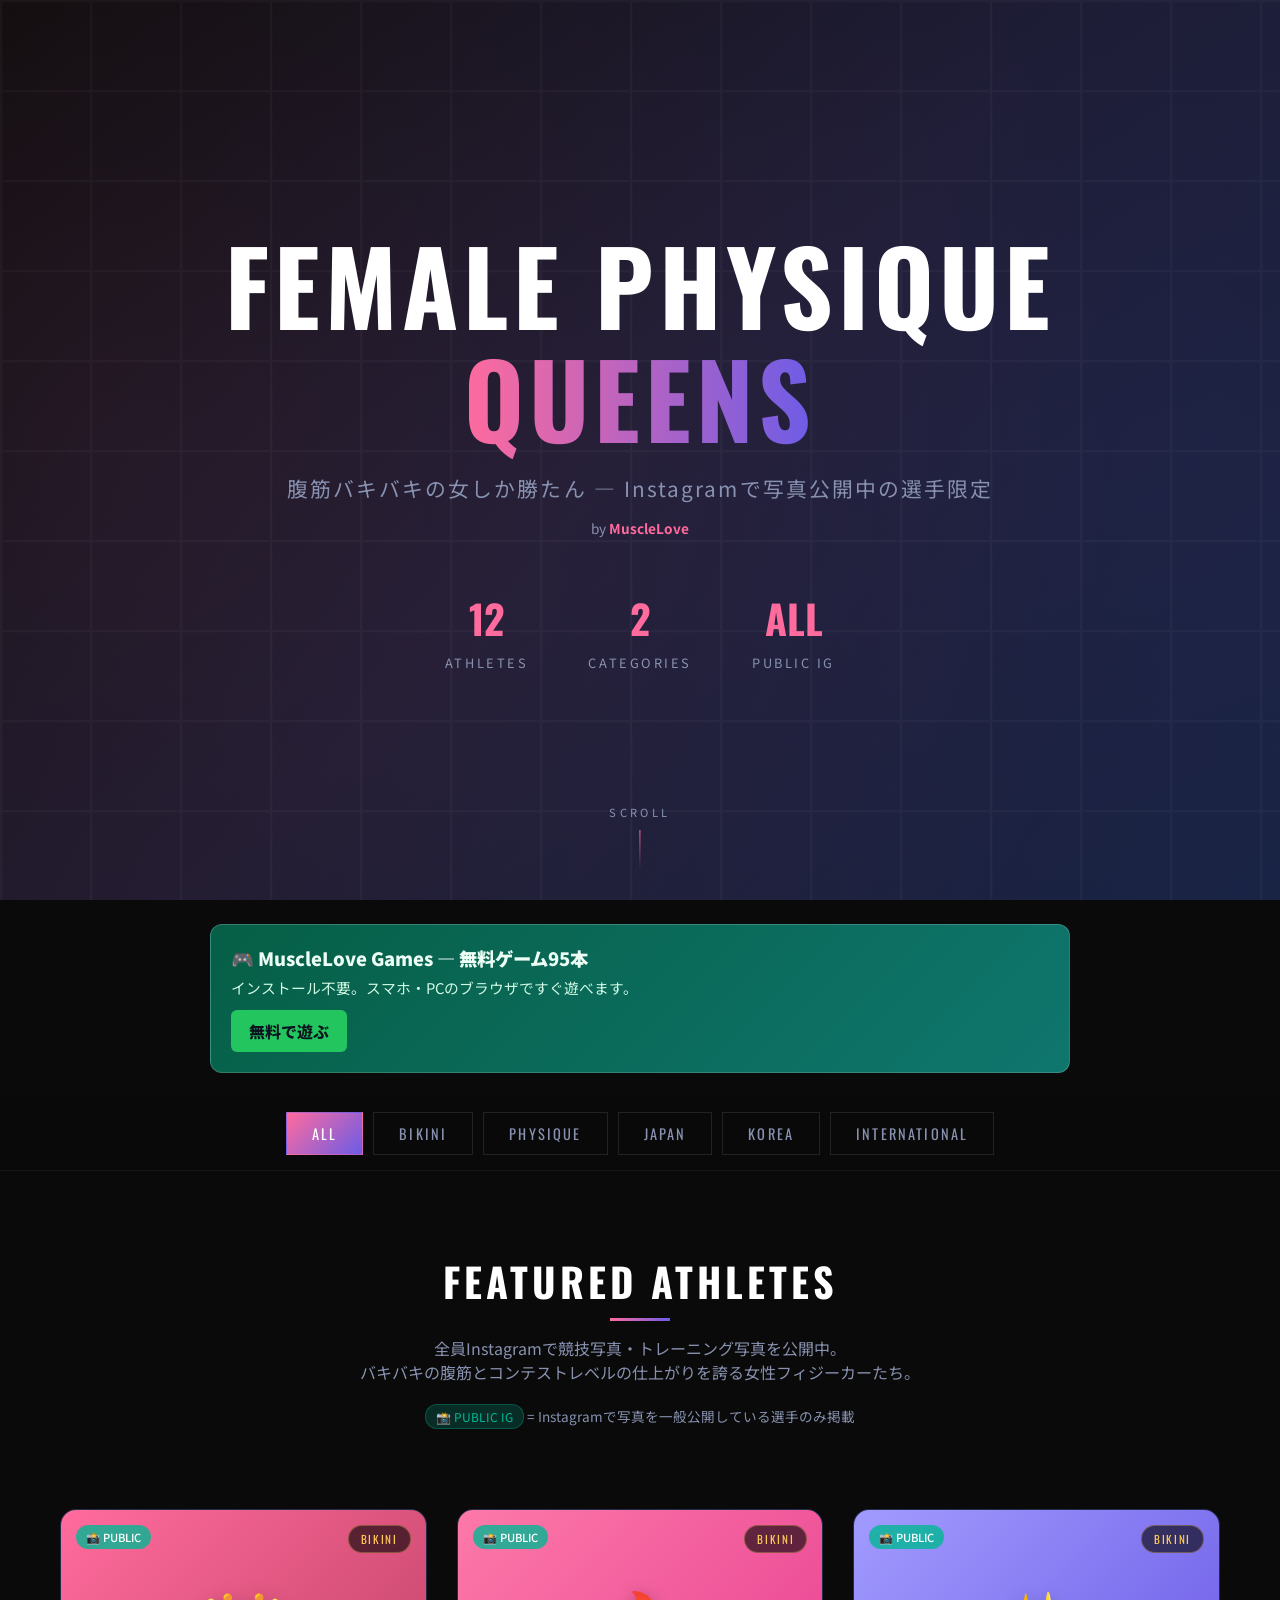
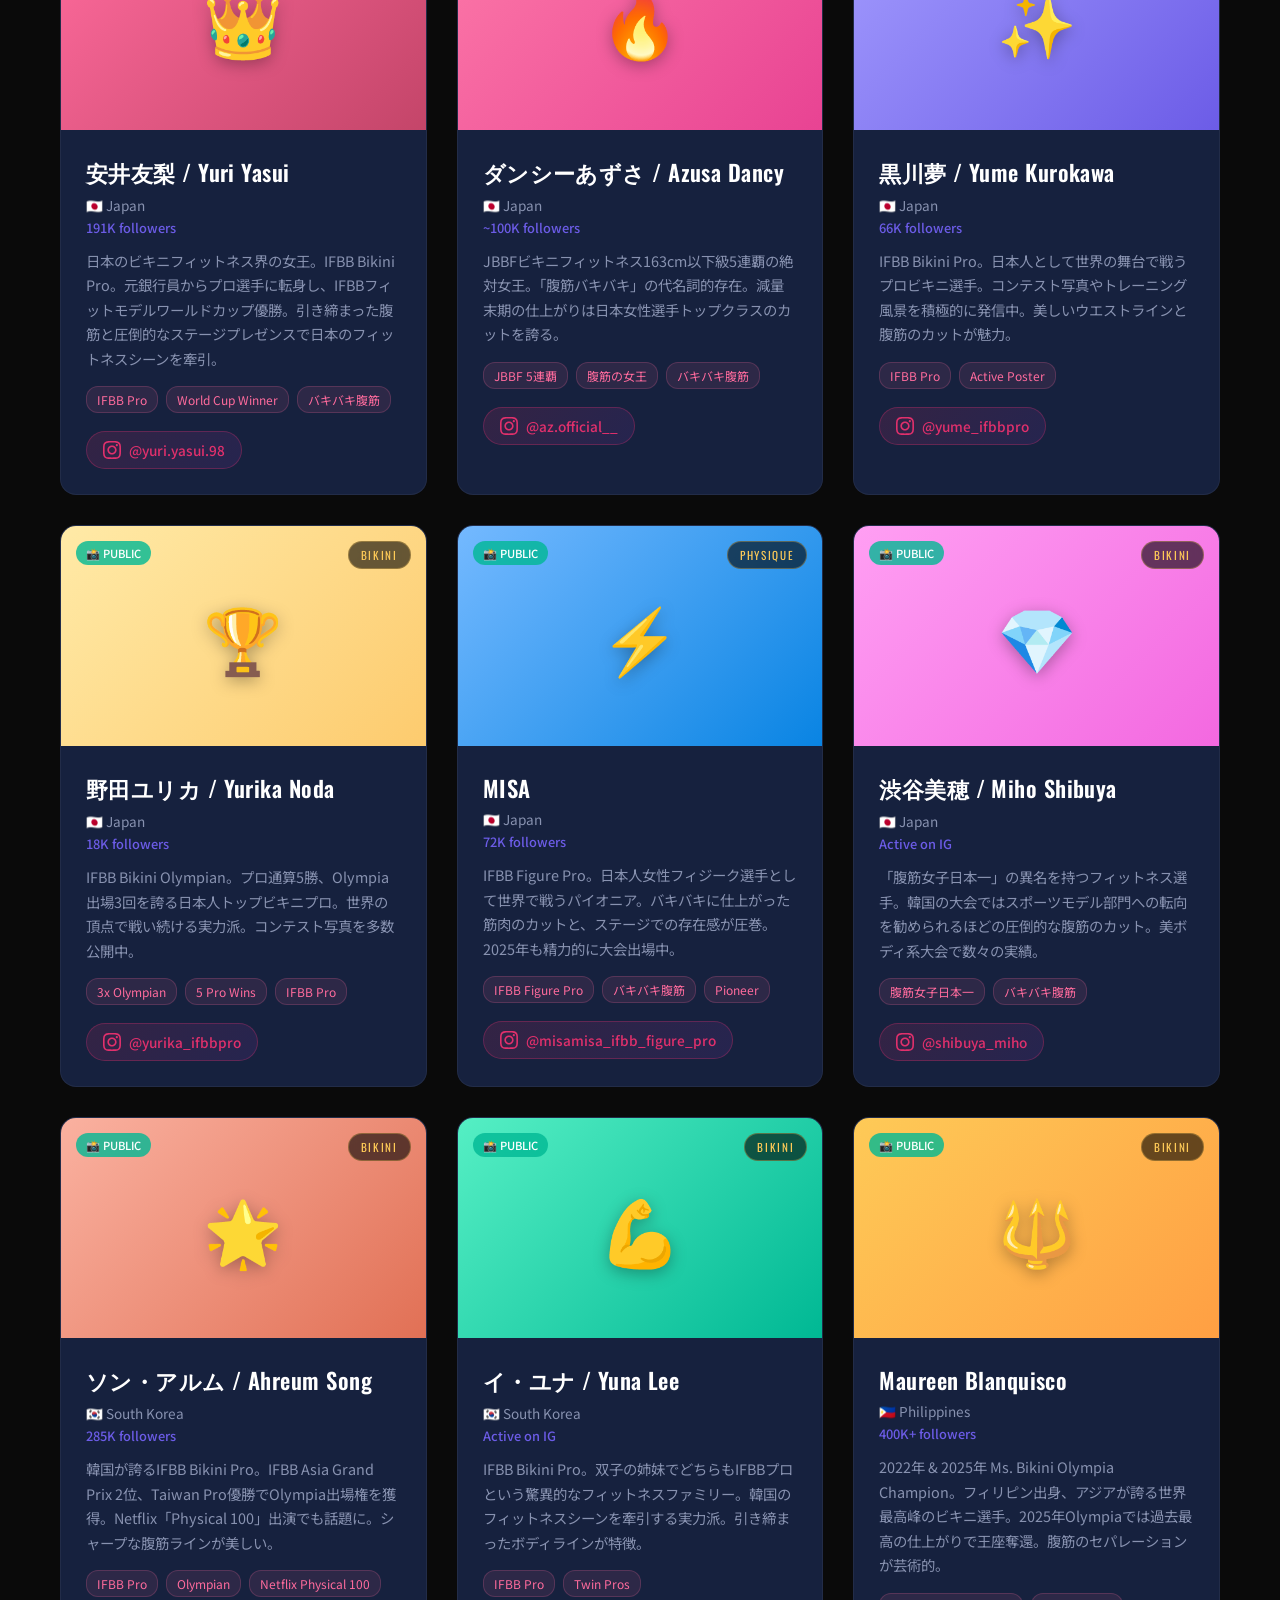
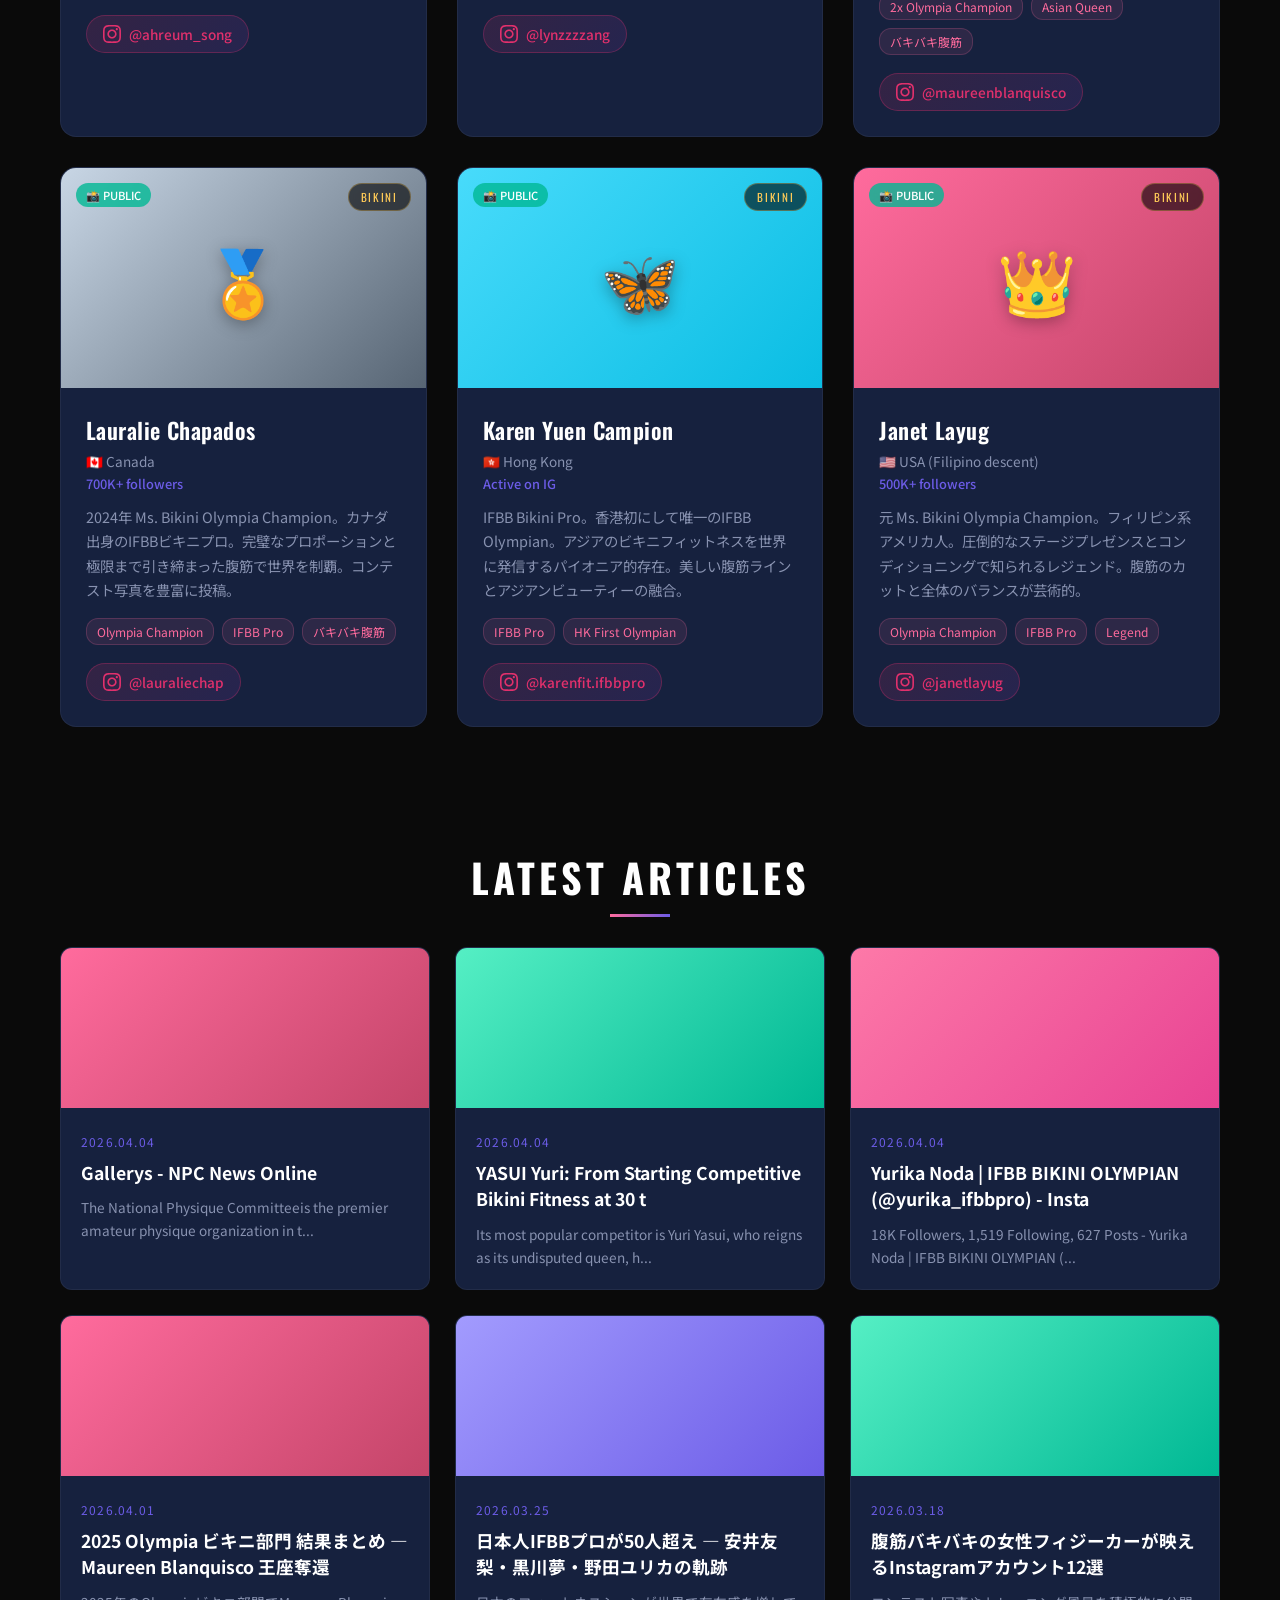
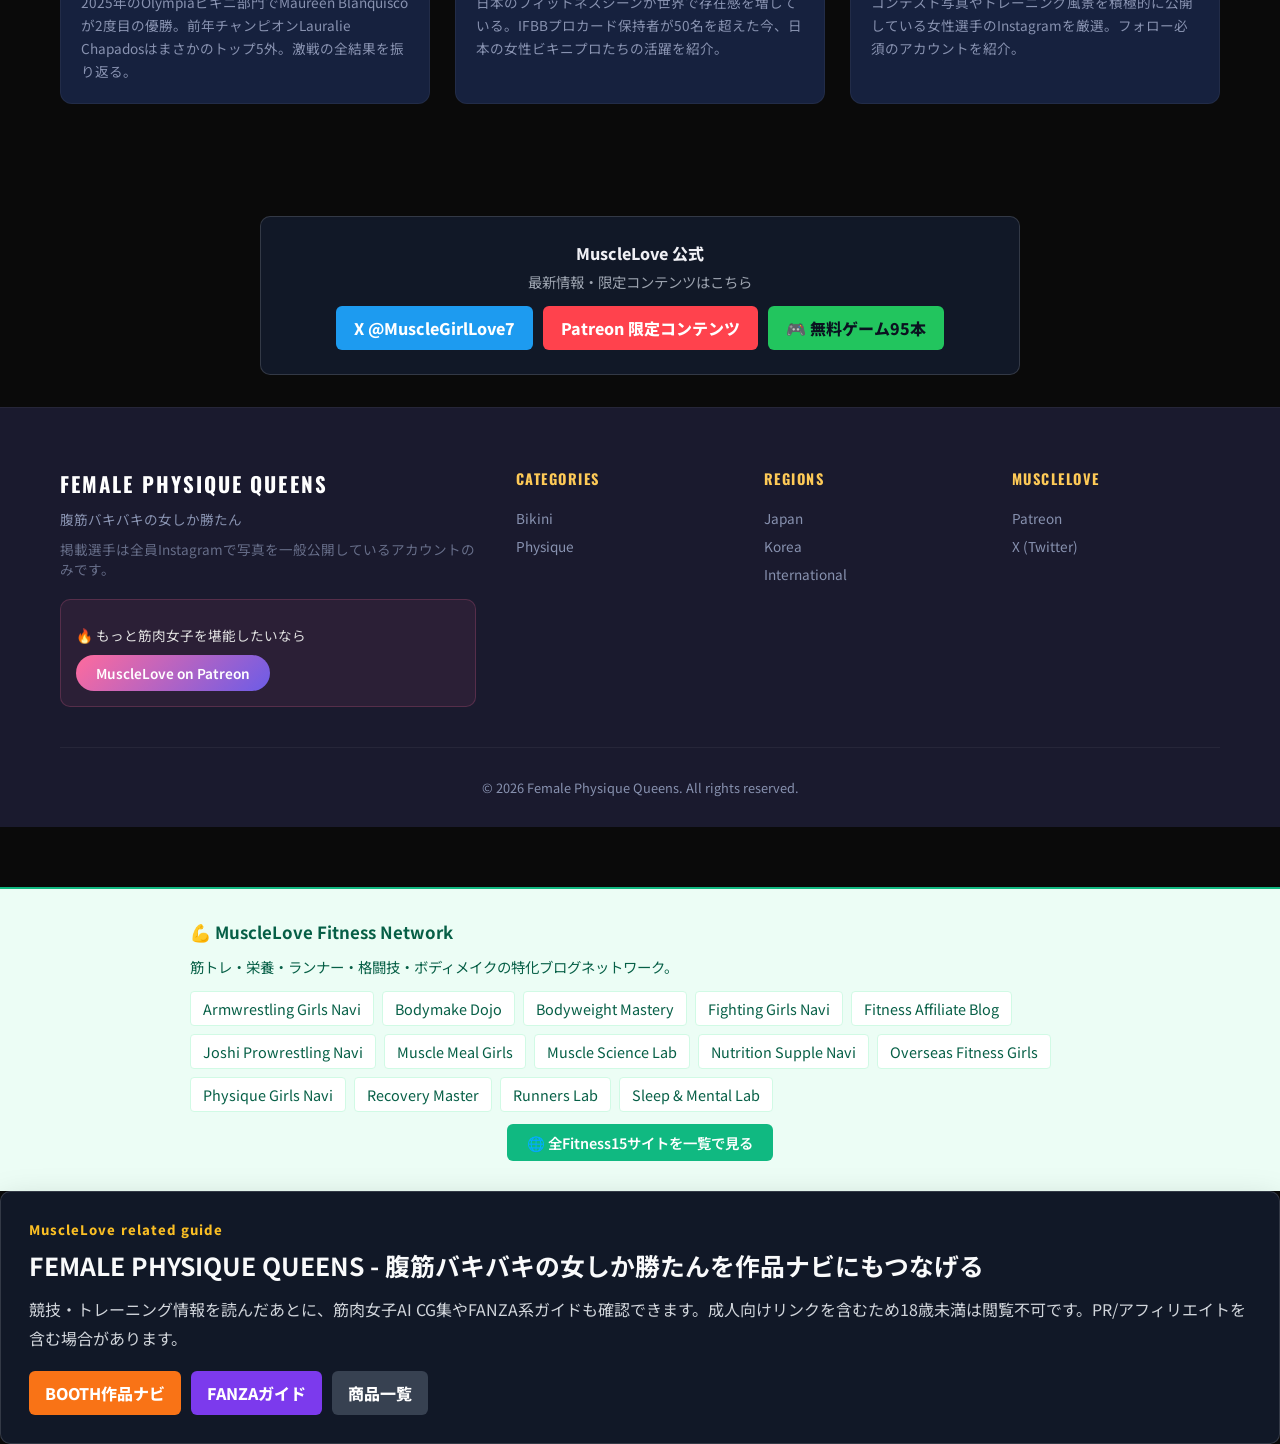
==== commit 511f148a: "feat: 全ページにゲームポータル導線を追加 (ml-game-link-v1)" ====
--- a/index.html
+++ b/index.html
@@ -79,6 +79,7 @@
         <div class="scroll-line"></div>
     </div>
 </header>
+<section data-tag="ml-game-hero-v1" style="max-width:900px;margin:24px auto;padding:0 20px;"><a href="https://musclelove-games.vercel.app/?utm_source=blog&amp;utm_medium=top_card&amp;utm_campaign=female-physique-blog" target="_blank" rel="noopener" style="display:block;padding:20px;border-radius:12px;text-decoration:none;background:linear-gradient(135deg,#065f46,#0f766e);border:1px solid rgba(255,255,255,0.18);"><span style="display:block;font-size:1.15rem;font-weight:900;color:#ecfdf5;">🎮 MuscleLove Games — 無料ゲーム95本</span><span style="display:block;margin-top:6px;font-size:0.92rem;color:#d1fae5;">インストール不要。スマホ・PCのブラウザですぐ遊べます。</span><span style="display:inline-block;margin-top:12px;padding:9px 18px;background:#22c55e;color:#0b1220;border-radius:6px;font-weight:800;">無料で遊ぶ</span></a></section>
 
 <!-- フィルターナビ -->
 <nav class="filter-nav">
@@ -488,6 +489,7 @@
     <div style="display:flex;flex-wrap:wrap;gap:10px;justify-content:center;">
       <a href="https://x.com/MuscleGirlLove7" target="_blank" rel="noopener" style="display:inline-block;padding:10px 18px;background:#1d9bf0;color:#fff;border-radius:6px;font-weight:800;text-decoration:none;">X @MuscleGirlLove7</a>
       <a href="https://www.patreon.com/MuscleLove" target="_blank" rel="noopener" style="display:inline-block;padding:10px 18px;background:#ff424d;color:#fff;border-radius:6px;font-weight:800;text-decoration:none;">Patreon 限定コンテンツ</a>
+      <a data-tag="ml-game-link-v1" href="https://musclelove-games.vercel.app/?utm_source=blog&amp;utm_medium=promo_card&amp;utm_campaign=female-physique-blog" target="_blank" rel="noopener" style="display:inline-block;padding:10px 18px;background:#22c55e;color:#0b1220;border-radius:6px;font-weight:800;text-decoration:none;">🎮 無料ゲーム95本</a>
     </div>
   </div>
 </section>
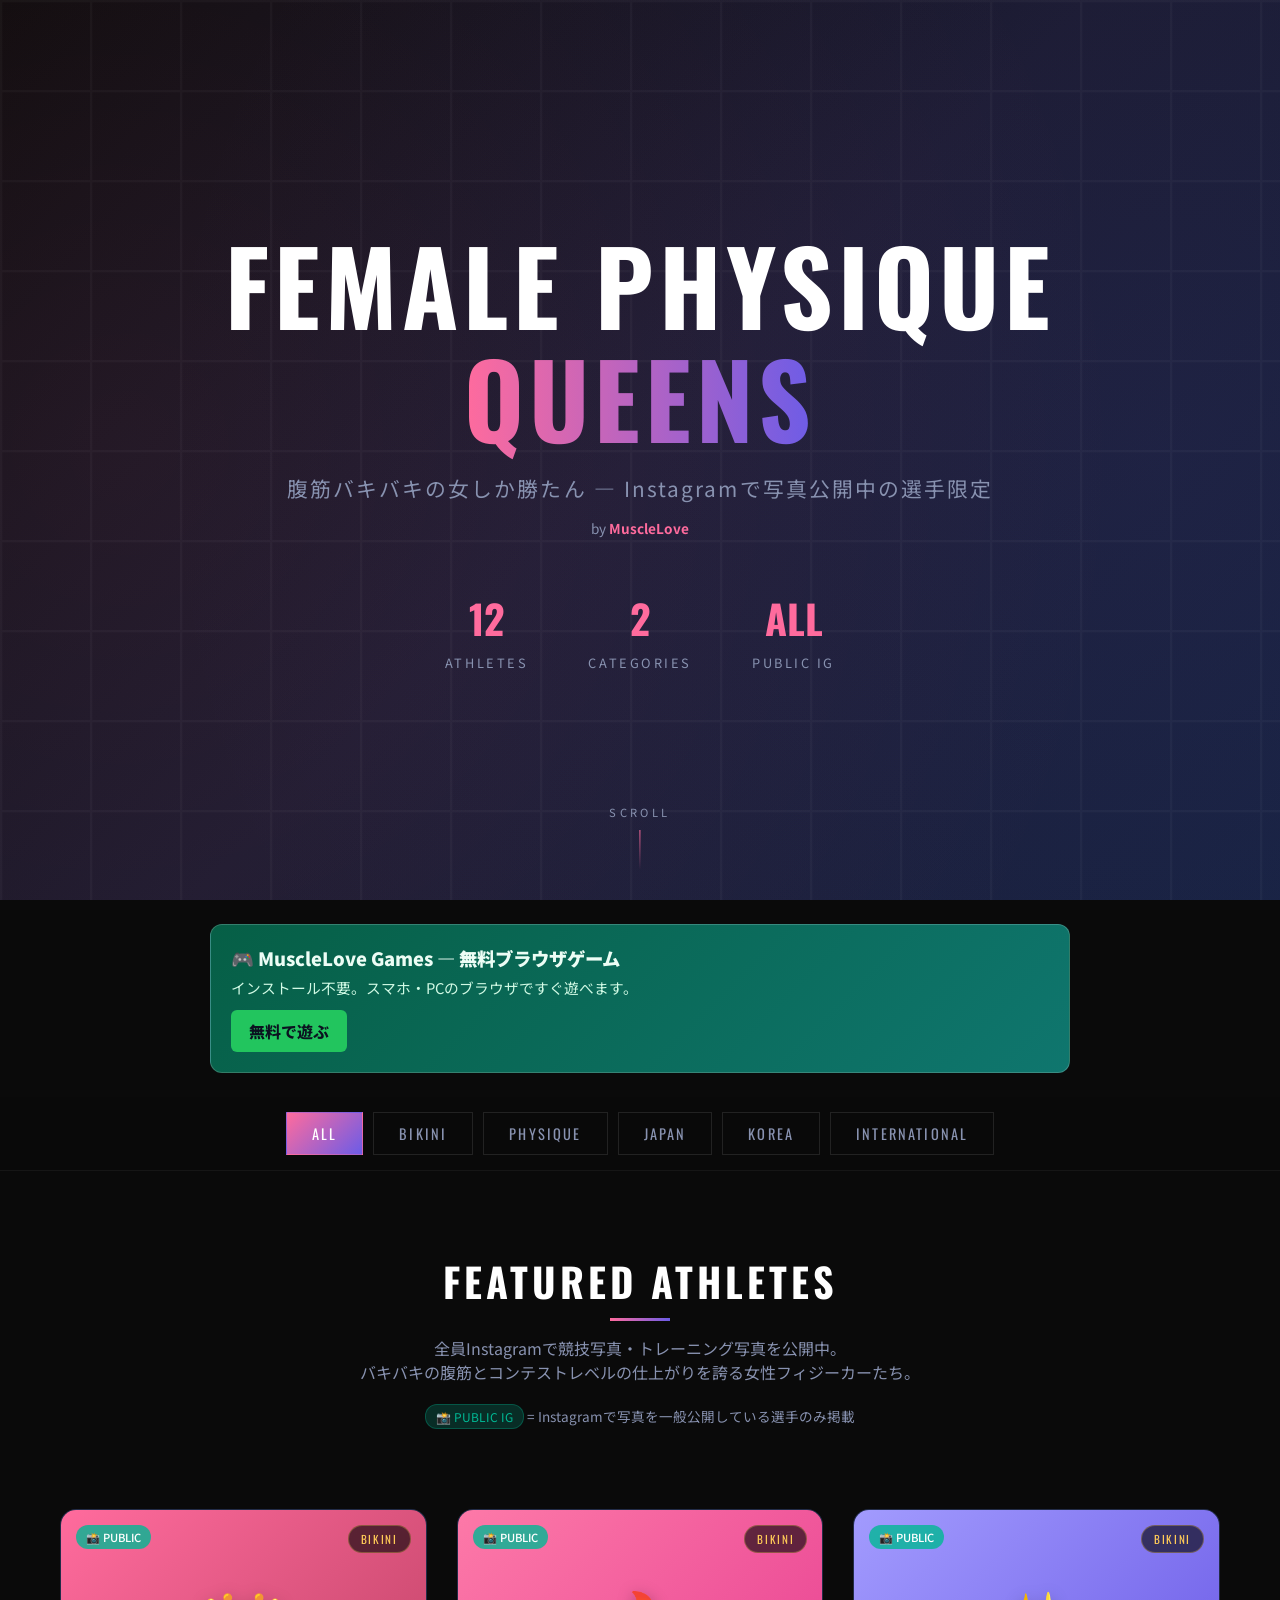
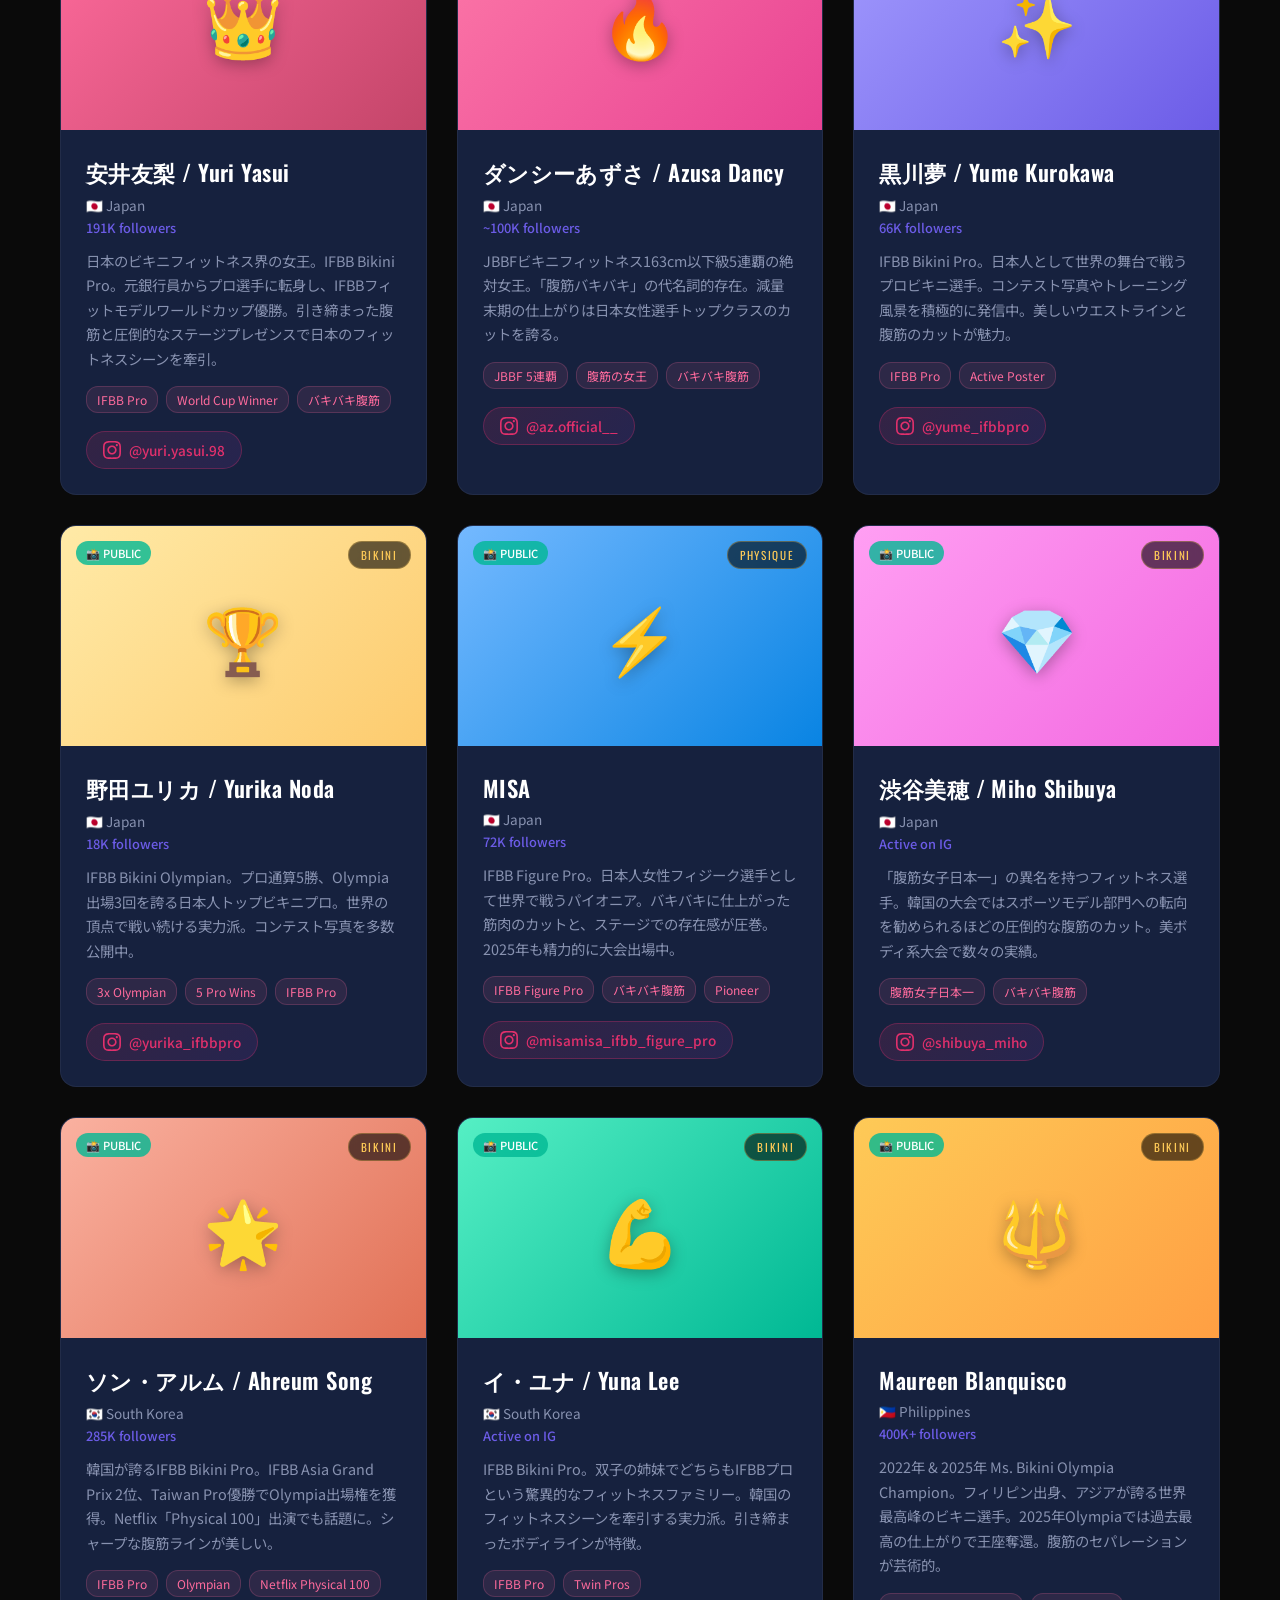
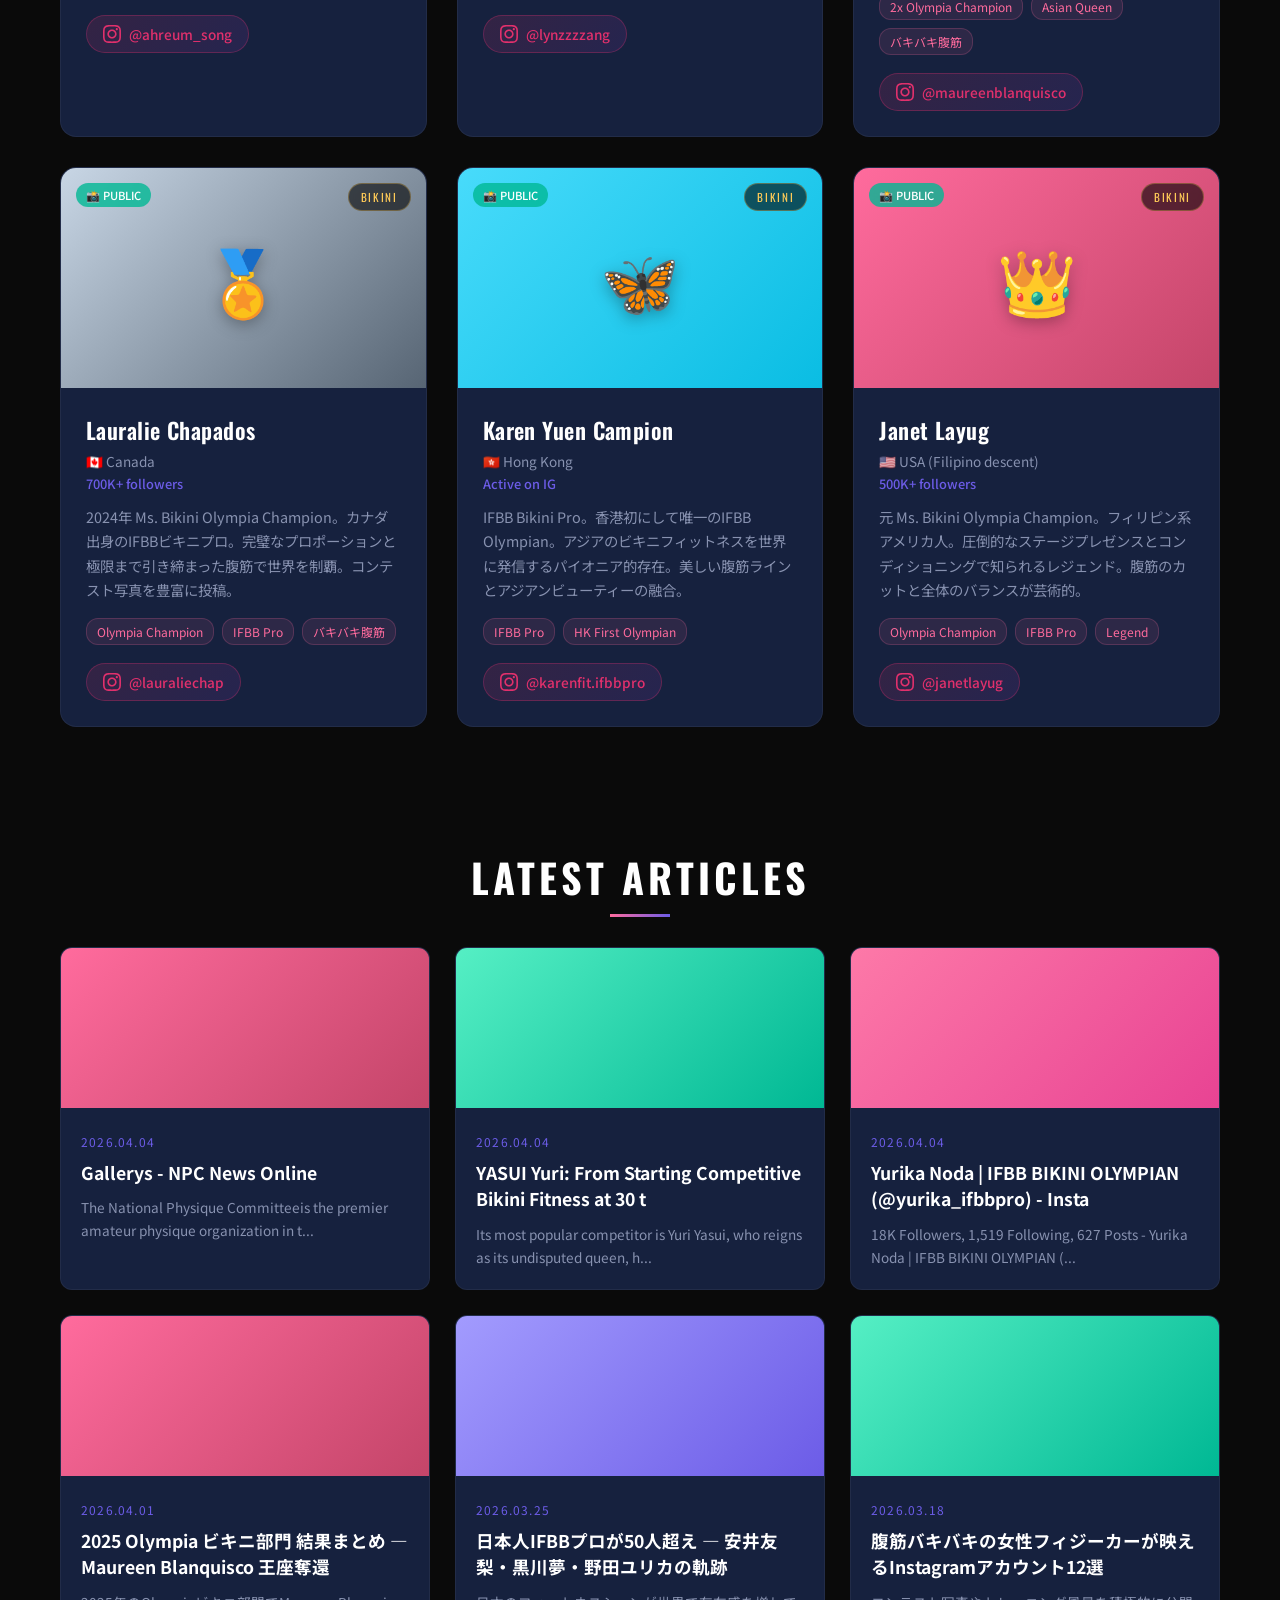
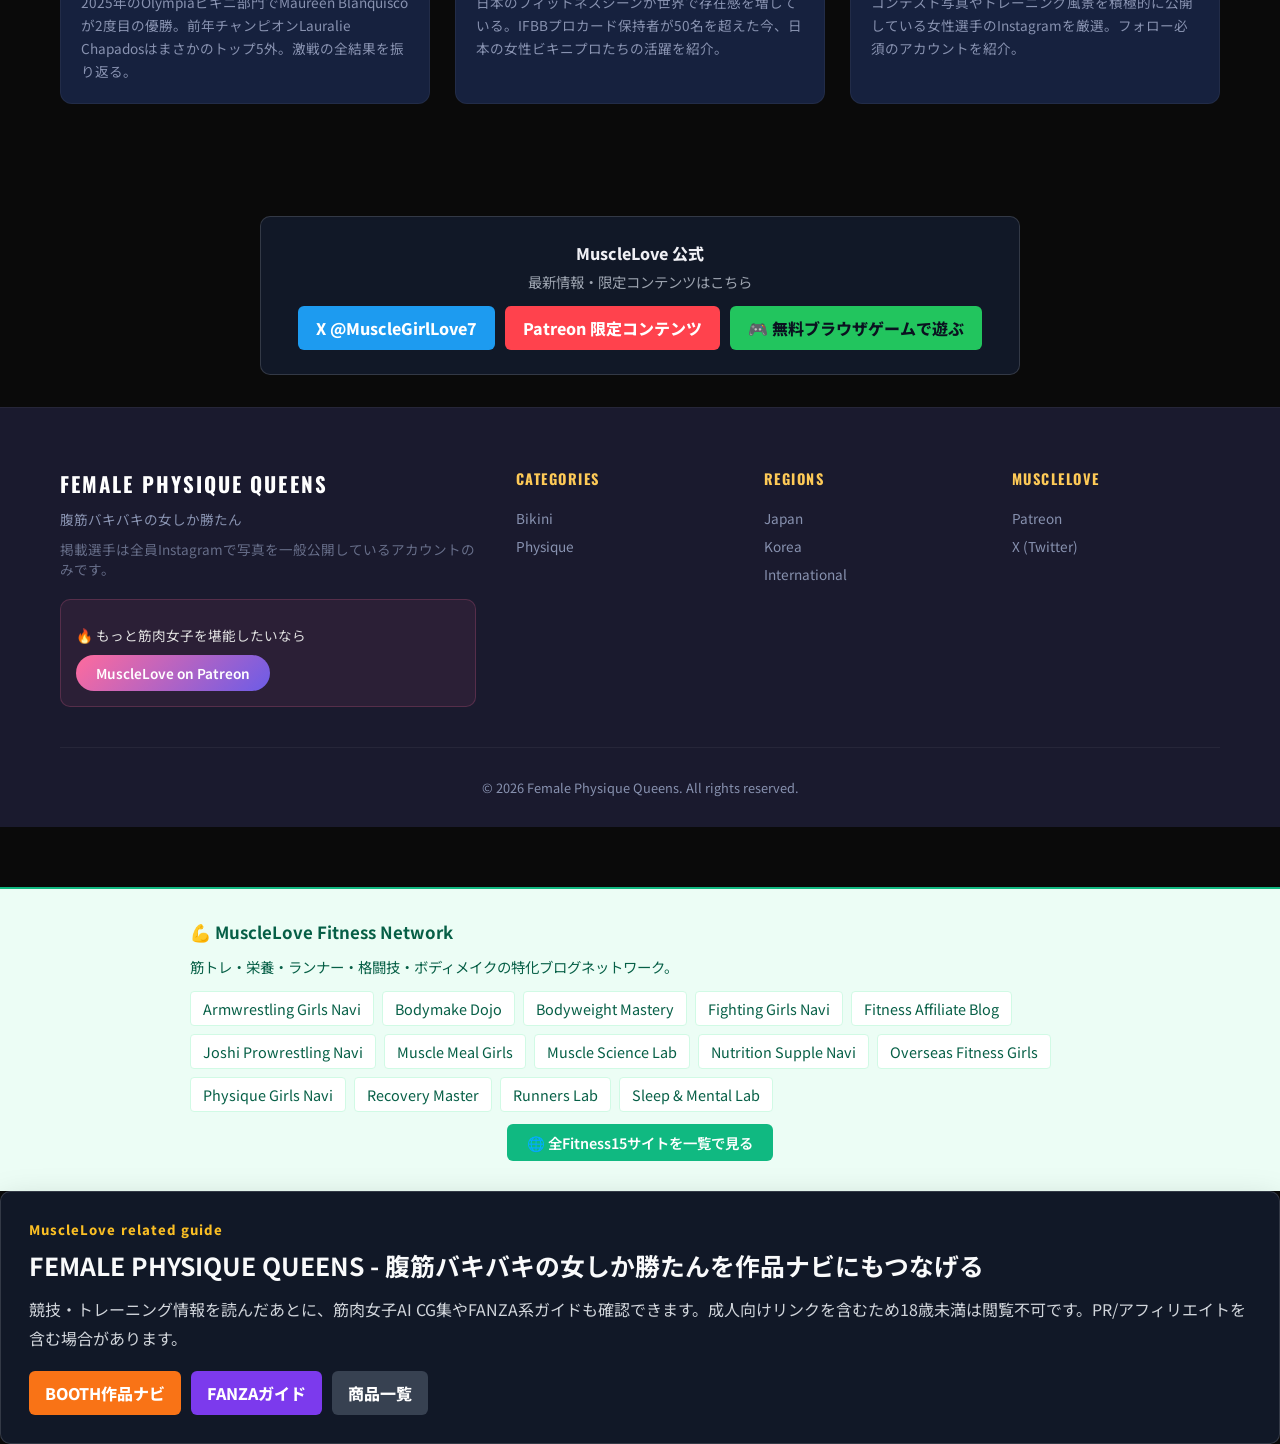
==== commit c94612e3: "fix: ゲーム導線の文言から本数表記を削除（陳腐化防止）" ====
--- a/index.html
+++ b/index.html
@@ -79,7 +79,7 @@
         <div class="scroll-line"></div>
     </div>
 </header>
-<section data-tag="ml-game-hero-v1" style="max-width:900px;margin:24px auto;padding:0 20px;"><a href="https://musclelove-games.vercel.app/?utm_source=blog&amp;utm_medium=top_card&amp;utm_campaign=female-physique-blog" target="_blank" rel="noopener" style="display:block;padding:20px;border-radius:12px;text-decoration:none;background:linear-gradient(135deg,#065f46,#0f766e);border:1px solid rgba(255,255,255,0.18);"><span style="display:block;font-size:1.15rem;font-weight:900;color:#ecfdf5;">🎮 MuscleLove Games — 無料ゲーム95本</span><span style="display:block;margin-top:6px;font-size:0.92rem;color:#d1fae5;">インストール不要。スマホ・PCのブラウザですぐ遊べます。</span><span style="display:inline-block;margin-top:12px;padding:9px 18px;background:#22c55e;color:#0b1220;border-radius:6px;font-weight:800;">無料で遊ぶ</span></a></section>
+<section data-tag="ml-game-hero-v1" style="max-width:900px;margin:24px auto;padding:0 20px;"><a href="https://musclelove-games.vercel.app/?utm_source=blog&amp;utm_medium=top_card&amp;utm_campaign=female-physique-blog" target="_blank" rel="noopener" style="display:block;padding:20px;border-radius:12px;text-decoration:none;background:linear-gradient(135deg,#065f46,#0f766e);border:1px solid rgba(255,255,255,0.18);"><span style="display:block;font-size:1.15rem;font-weight:900;color:#ecfdf5;">🎮 MuscleLove Games — 無料ブラウザゲーム</span><span style="display:block;margin-top:6px;font-size:0.92rem;color:#d1fae5;">インストール不要。スマホ・PCのブラウザですぐ遊べます。</span><span style="display:inline-block;margin-top:12px;padding:9px 18px;background:#22c55e;color:#0b1220;border-radius:6px;font-weight:800;">無料で遊ぶ</span></a></section>
 
 <!-- フィルターナビ -->
 <nav class="filter-nav">
@@ -489,7 +489,7 @@
     <div style="display:flex;flex-wrap:wrap;gap:10px;justify-content:center;">
       <a href="https://x.com/MuscleGirlLove7" target="_blank" rel="noopener" style="display:inline-block;padding:10px 18px;background:#1d9bf0;color:#fff;border-radius:6px;font-weight:800;text-decoration:none;">X @MuscleGirlLove7</a>
       <a href="https://www.patreon.com/MuscleLove" target="_blank" rel="noopener" style="display:inline-block;padding:10px 18px;background:#ff424d;color:#fff;border-radius:6px;font-weight:800;text-decoration:none;">Patreon 限定コンテンツ</a>
-      <a data-tag="ml-game-link-v1" href="https://musclelove-games.vercel.app/?utm_source=blog&amp;utm_medium=promo_card&amp;utm_campaign=female-physique-blog" target="_blank" rel="noopener" style="display:inline-block;padding:10px 18px;background:#22c55e;color:#0b1220;border-radius:6px;font-weight:800;text-decoration:none;">🎮 無料ゲーム95本</a>
+      <a data-tag="ml-game-link-v1" href="https://musclelove-games.vercel.app/?utm_source=blog&amp;utm_medium=promo_card&amp;utm_campaign=female-physique-blog" target="_blank" rel="noopener" style="display:inline-block;padding:10px 18px;background:#22c55e;color:#0b1220;border-radius:6px;font-weight:800;text-decoration:none;">🎮 無料ブラウザゲームで遊ぶ</a>
     </div>
   </div>
 </section>
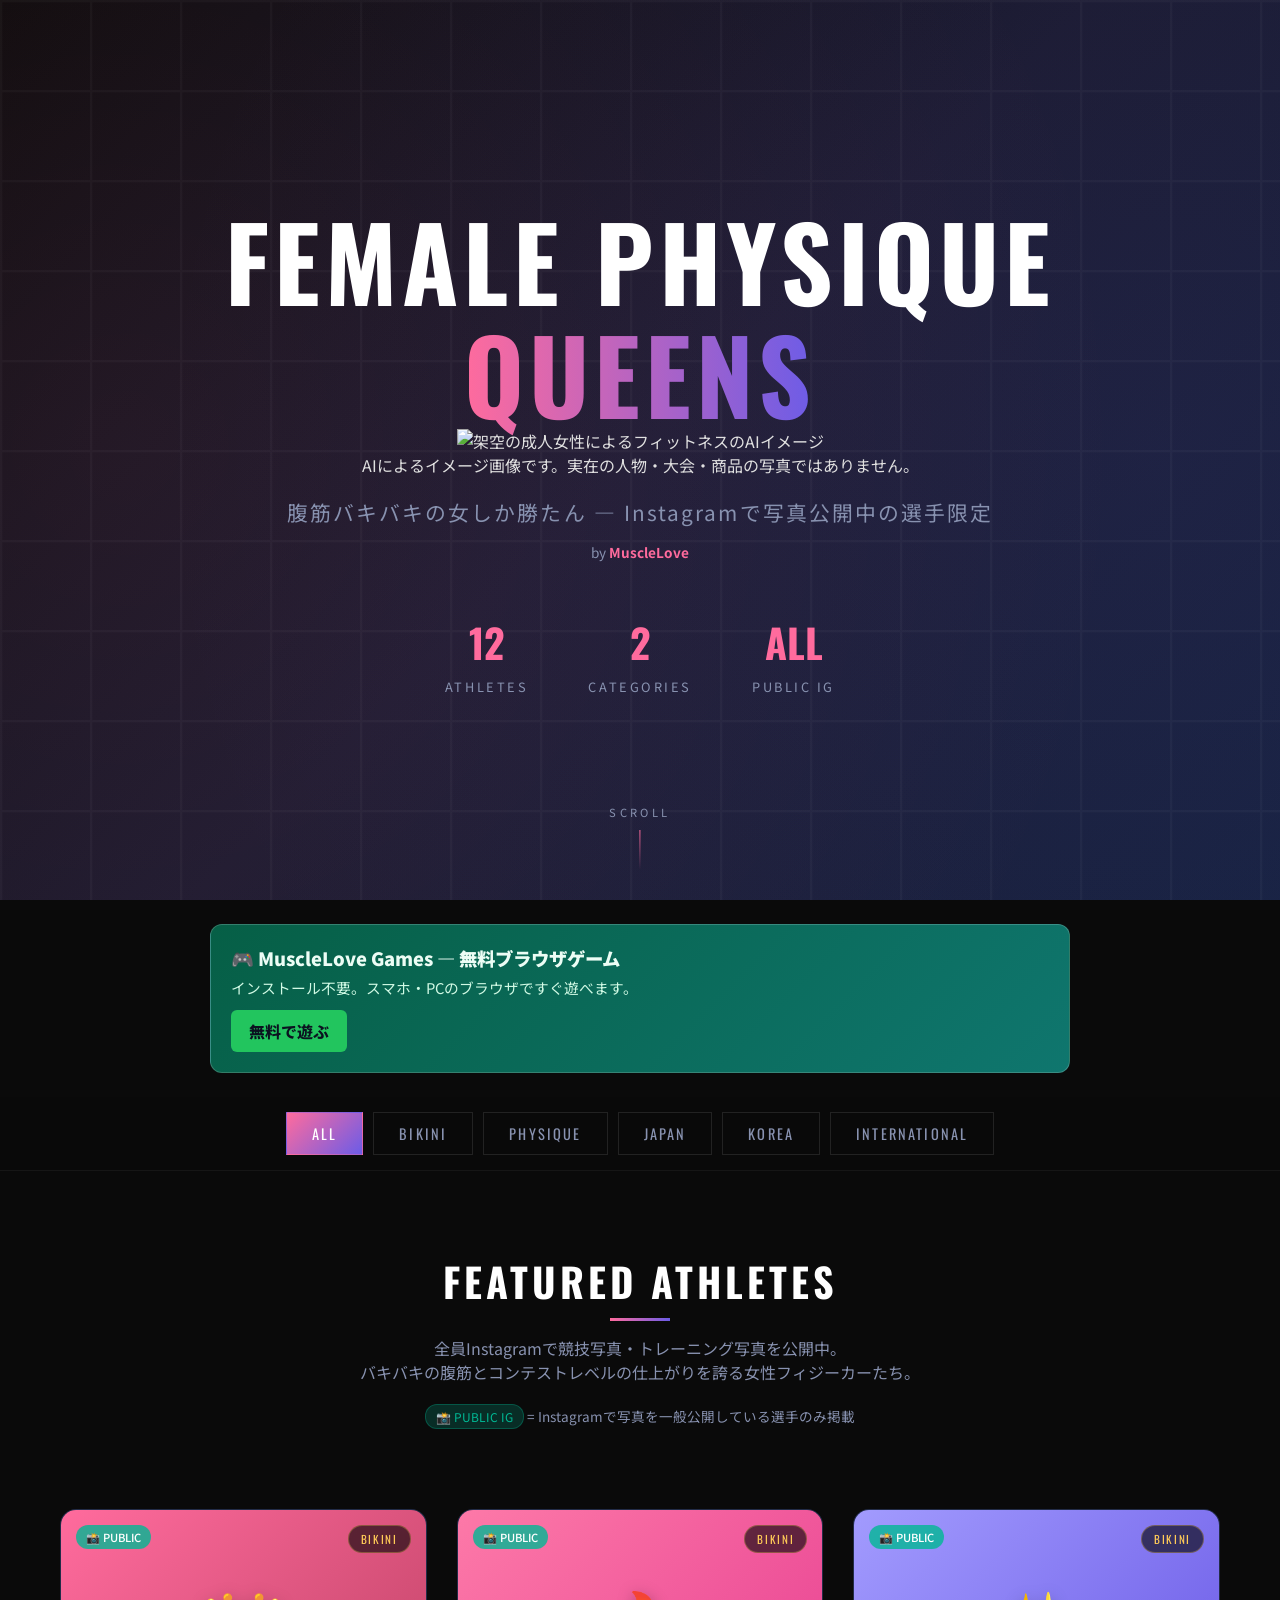
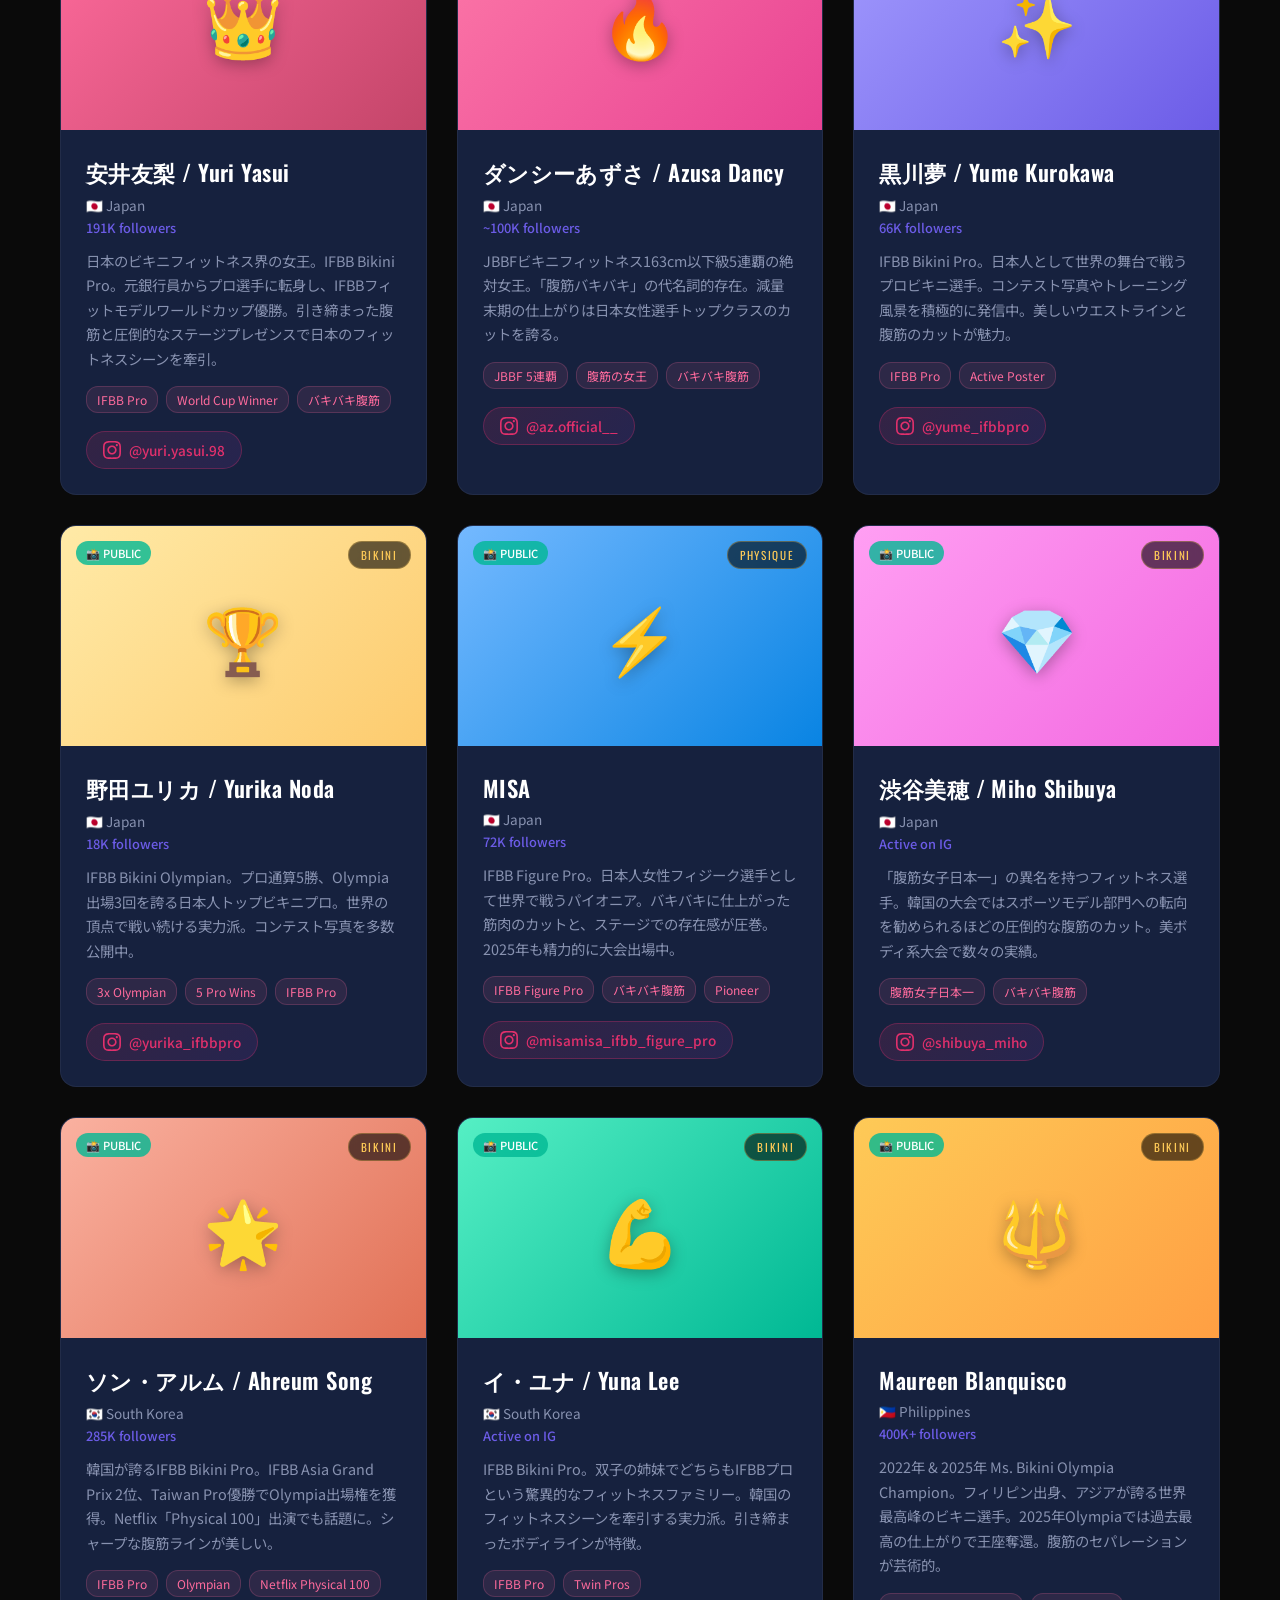
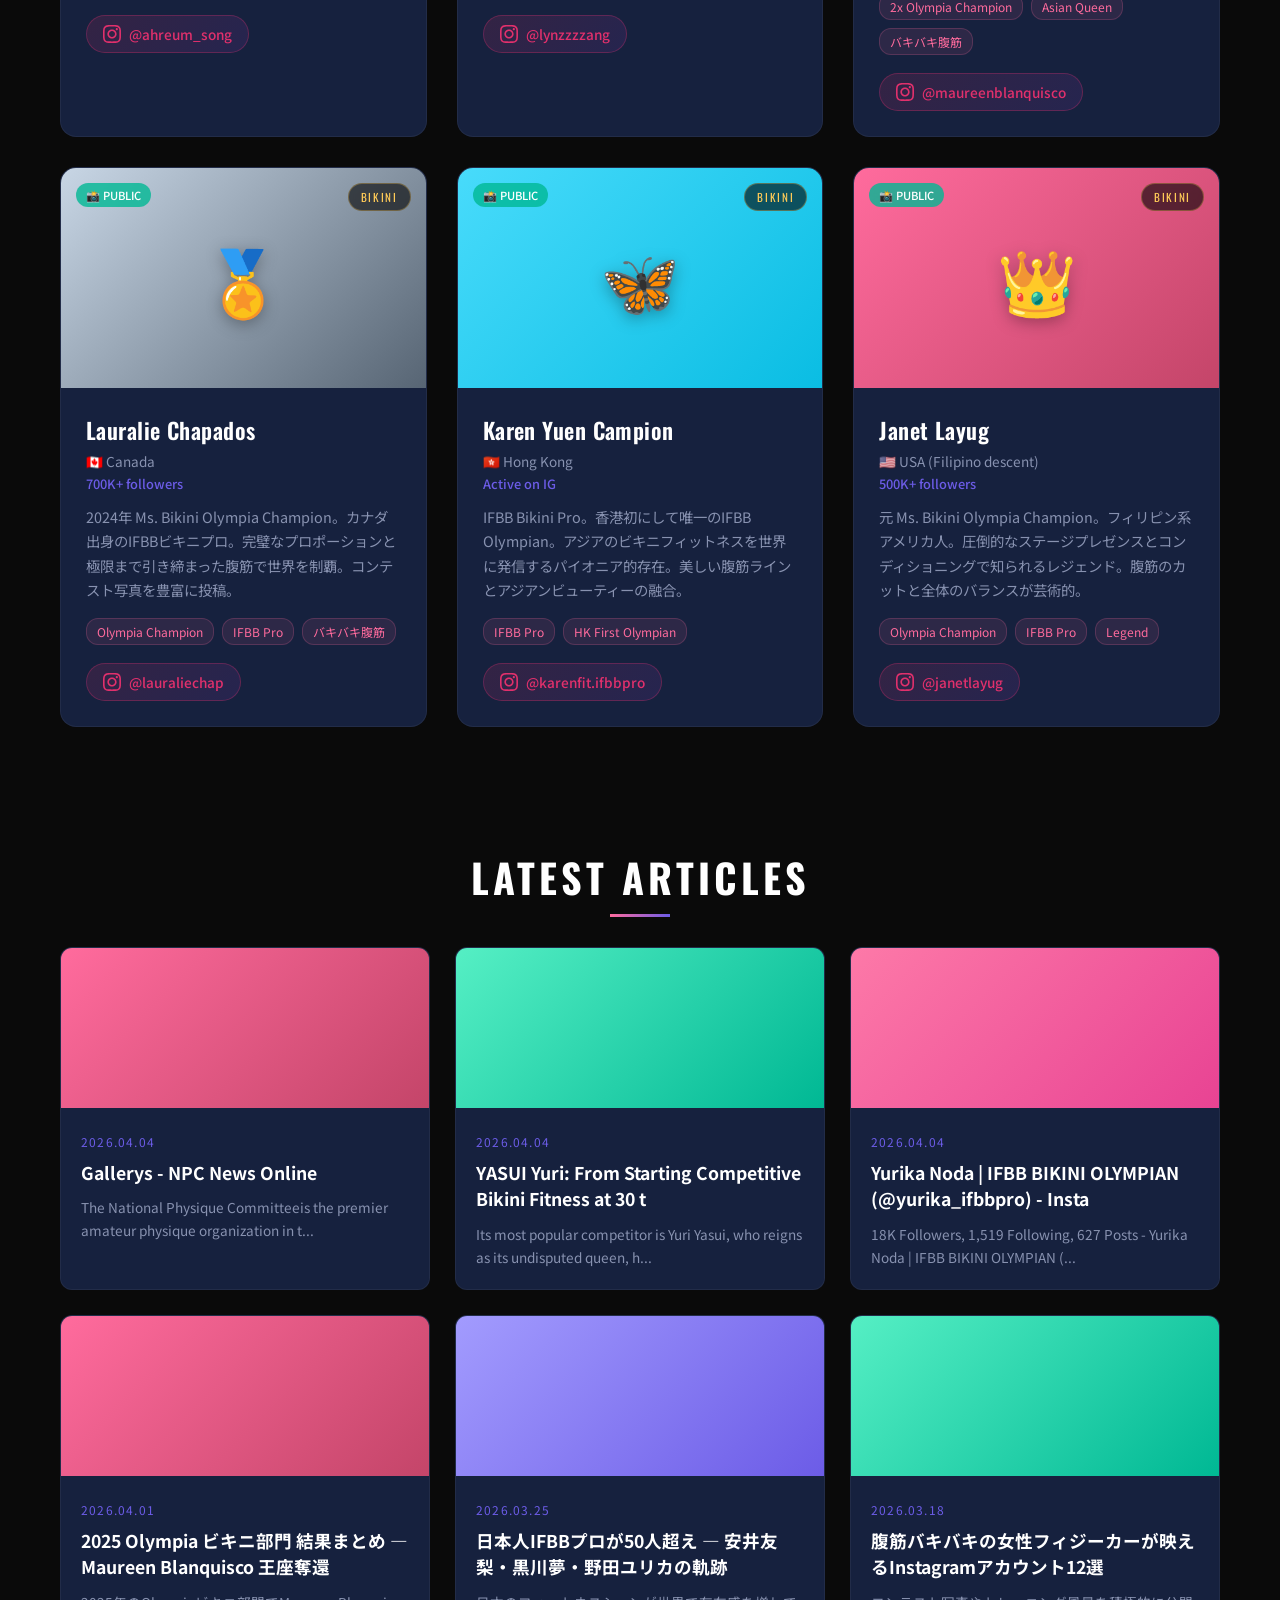
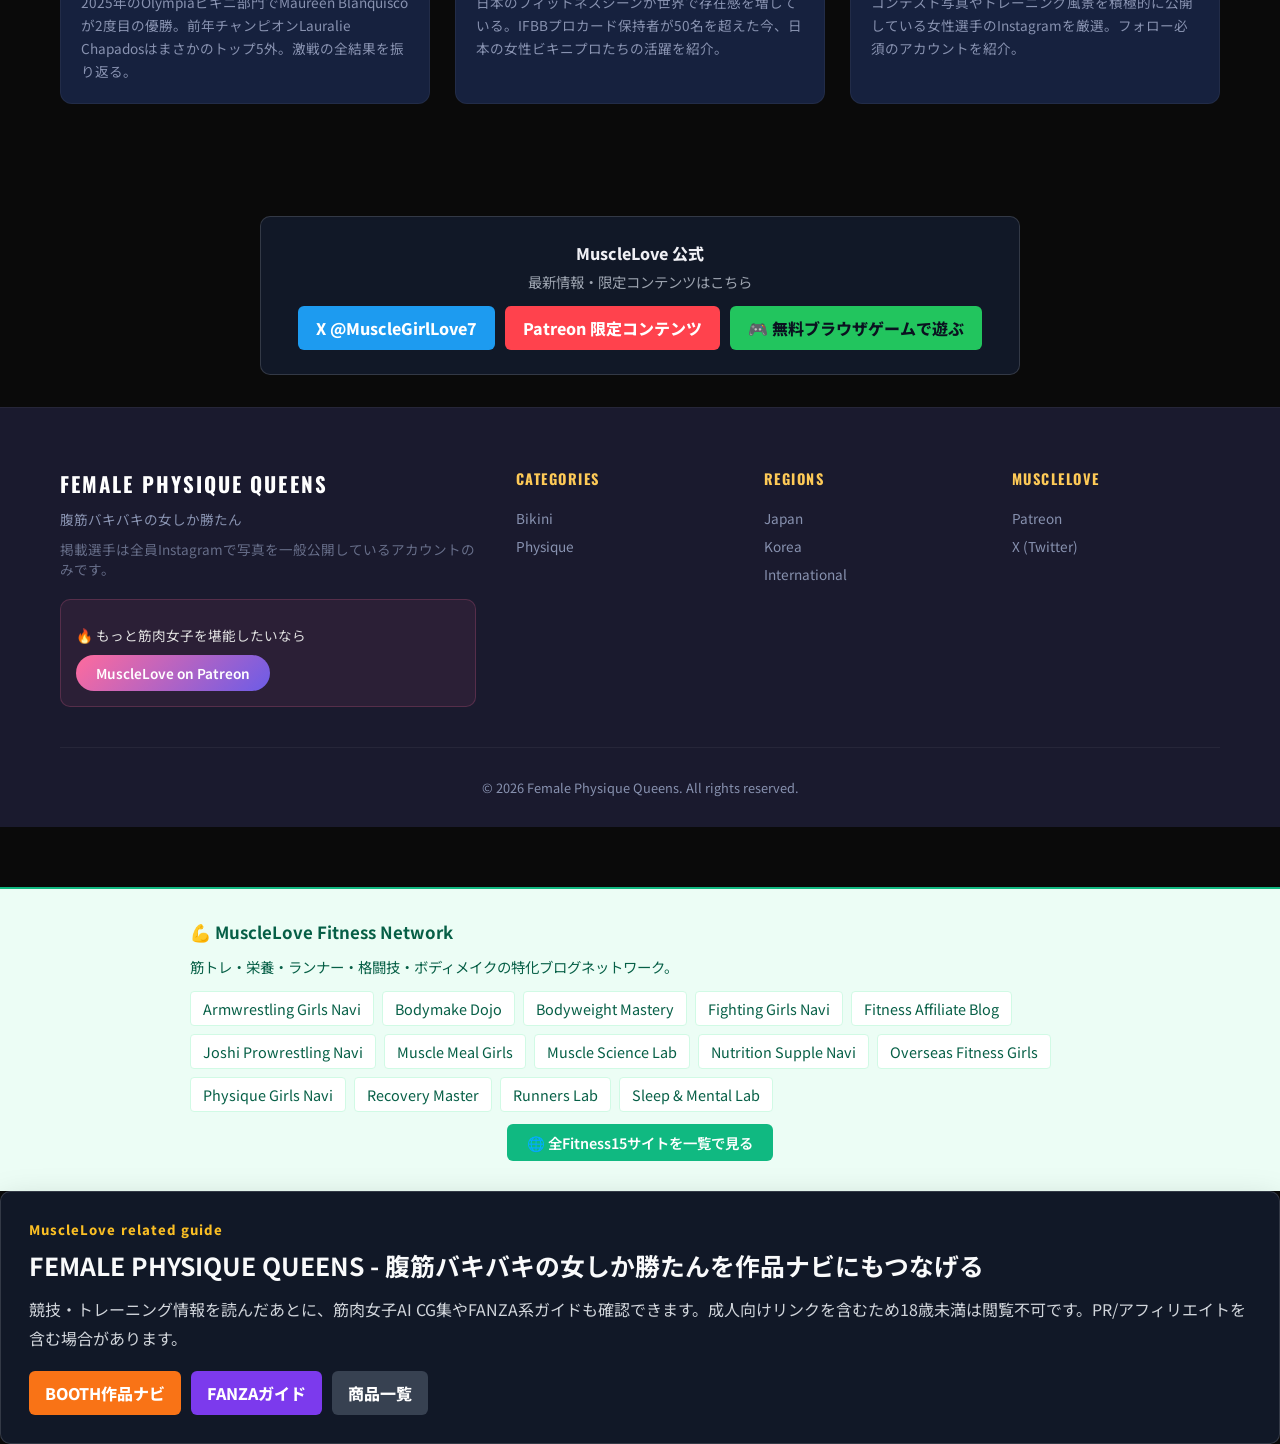
==== commit 33145685: "Ensure article cover images and visual cards on every Pages build" ====
--- a/index.html
+++ b/index.html
@@ -1,36 +1,32 @@
 <!DOCTYPE html>
 <html lang="ja">
 <head>
-    <meta charset="UTF-8">
-    <meta name="viewport" content="width=device-width, initial-scale=1.0">
-    <meta name="description" content="腹筋バキバキの女しか勝たん！Instagramで写真公開中の女性フィジーカー・ビキニ選手を厳選紹介。筋肉女子の美しい腹筋・引き締まったボディに興奮するあなたのためのブログ。">
-    <meta name="keywords" content="筋肉女子,腹筋バキバキ,女性フィジーカー,ビキニフィットネス,muscle girl,female physique,筋肉フェチ,腹筋女子,IFBB bikini,筋トレ女子,マッスル女子,abs,シックスパック女子,フィットネスビキニ">
-    <meta name="author" content="MuscleLove">
-    <meta name="robots" content="index, follow">
-    <link rel="canonical" href="https://musclelove-777.github.io/female-physique-queens/">
-
-    <!-- Open Graph -->
-    <meta property="og:title" content="FEMALE PHYSIQUE QUEENS - 腹筋バキバキの女しか勝たん">
-    <meta property="og:description" content="Instagramで写真公開中の女性フィジーカー・ビキニ選手を厳選紹介。筋肉女子の美しい腹筋に興奮するあなたのためのブログ。">
-    <meta property="og:type" content="website">
-    <meta property="og:url" content="https://musclelove-777.github.io/female-physique-queens/">
-    <meta property="og:site_name" content="Female Physique Queens">
-    <meta property="og:locale" content="ja_JP">
-
-    <!-- Twitter Card -->
-    <meta name="twitter:card" content="summary_large_image">
-    <meta name="twitter:title" content="FEMALE PHYSIQUE QUEENS - 腹筋バキバキの女しか勝たん">
-    <meta name="twitter:description" content="筋肉女子の美しい腹筋・引き締まったボディに興奮するあなたのためのブログ">
-
-    <title>FEMALE PHYSIQUE QUEENS - 腹筋バキバキの女しか勝たん</title>
-    <link rel="preconnect" href="https://fonts.googleapis.com">
-    <link rel="preconnect" href="https://fonts.gstatic.com" crossorigin>
-    <link rel="preload" as="style" href="https://fonts.googleapis.com/css2?family=Oswald:wght@400;600;700&family=Noto+Sans+JP:wght@400;500;700&display=swap">
-    <link rel="preload" as="style" href="style.css">
-    <link href="https://fonts.googleapis.com/css2?family=Oswald:wght@400;600;700&family=Noto+Sans+JP:wght@400;500;700&display=swap" rel="stylesheet">
-    <link rel="stylesheet" href="style.css">
-
-    <script type="application/ld+json">
+<meta charset="utf-8"/>
+<meta content="width=device-width, initial-scale=1.0" name="viewport"/>
+<meta content="腹筋バキバキの女しか勝たん！Instagramで写真公開中の女性フィジーカー・ビキニ選手を厳選紹介。筋肉女子の美しい腹筋・引き締まったボディに興奮するあなたのためのブログ。" name="description"/>
+<meta content="筋肉女子,腹筋バキバキ,女性フィジーカー,ビキニフィットネス,muscle girl,female physique,筋肉フェチ,腹筋女子,IFBB bikini,筋トレ女子,マッスル女子,abs,シックスパック女子,フィットネスビキニ" name="keywords"/>
+<meta content="MuscleLove" name="author"/>
+<meta content="index, follow" name="robots"/>
+<link href="https://musclelove-777.github.io/female-physique-queens/" rel="canonical"/>
+<!-- Open Graph -->
+<meta content="FEMALE PHYSIQUE QUEENS - 腹筋バキバキの女しか勝たん" property="og:title"/>
+<meta content="Instagramで写真公開中の女性フィジーカー・ビキニ選手を厳選紹介。筋肉女子の美しい腹筋に興奮するあなたのためのブログ。" property="og:description"/>
+<meta content="website" property="og:type"/>
+<meta content="https://musclelove-777.github.io/female-physique-queens/" property="og:url"/>
+<meta content="Female Physique Queens" property="og:site_name"/>
+<meta content="ja_JP" property="og:locale"/>
+<!-- Twitter Card -->
+<meta content="summary_large_image" name="twitter:card"/>
+<meta content="FEMALE PHYSIQUE QUEENS - 腹筋バキバキの女しか勝たん" name="twitter:title"/>
+<meta content="筋肉女子の美しい腹筋・引き締まったボディに興奮するあなたのためのブログ" name="twitter:description"/>
+<title>FEMALE PHYSIQUE QUEENS - 腹筋バキバキの女しか勝たん</title>
+<link href="https://fonts.googleapis.com" rel="preconnect"/>
+<link crossorigin="" href="https://fonts.gstatic.com" rel="preconnect"/>
+<link as="style" href="https://fonts.googleapis.com/css2?family=Oswald:wght@400;600;700&amp;family=Noto+Sans+JP:wght@400;500;700&amp;display=swap" rel="preload"/>
+<link as="style" href="style.css" rel="preload"/>
+<link href="https://fonts.googleapis.com/css2?family=Oswald:wght@400;600;700&amp;family=Noto+Sans+JP:wght@400;500;700&amp;display=swap" rel="stylesheet"/>
+<link href="style.css" rel="stylesheet"/>
+<script type="application/ld+json">
     {
         "@context": "https://schema.org",
         "@type": "Blog",
@@ -45,530 +41,504 @@
     }
     </script>
 <!-- Google tag (gtag.js) -->
-<script async src="https://www.googletagmanager.com/gtag/js?id=G-HJLCFVY5TF"></script>
+<script async="" src="https://www.googletagmanager.com/gtag/js?id=G-HJLCFVY5TF"></script>
 <script>
   window.dataLayer = window.dataLayer || [];
   function gtag(){dataLayer.push(arguments);}
   gtag('js', new Date());
   gtag('config', 'G-HJLCFVY5TF');
 </script>
-  <meta property="og:image" content="https://musclelove-777.github.io/female-physique-queens/og.png">
-  <meta property="og:image:width" content="1200">
-  <meta property="og:image:height" content="630">
-  <meta property="og:image:type" content="image/png">
-  <meta name="twitter:image" content="https://musclelove-777.github.io/female-physique-queens/og.png">
-  <!-- INTERNAL_LINKS_FIXED_v1 -->
-</head>
-<body>
-
+<meta content="https://musclelove-777.github.io/female-physique-queens/og.png" property="og:image"/>
+<meta content="1200" property="og:image:width"/>
+<meta content="630" property="og:image:height"/>
+<meta content="image/png" property="og:image:type"/>
+<meta content="https://musclelove-777.github.io/female-physique-queens/og.png" name="twitter:image"/>
+<!-- INTERNAL_LINKS_FIXED_v1 -->
+<link href="/assets/css/visual.css" rel="stylesheet"/><script defer="" src="/assets/js/visual.js"></script></head>
+<body class="ml-page">
 <!-- ヒーローセクション -->
 <header class="hero">
-    <div class="hero-overlay"></div>
-    <div class="hero-content">
-        <h1 class="hero-title">FEMALE PHYSIQUE<br><span>QUEENS</span></h1>
-        <p class="hero-subtitle">腹筋バキバキの女しか勝たん — Instagramで写真公開中の選手限定</p>
-        <p class="hero-powered">by <a href="https://www.patreon.com/MuscleLove" target="_blank" rel="noopener" class="musclelove-link">MuscleLove</a></p>
-        <div class="hero-stats">
-            <div class="stat"><span class="stat-number" id="athleteCount">12</span><span class="stat-label">Athletes</span></div>
-            <div class="stat"><span class="stat-number">2</span><span class="stat-label">Categories</span></div>
-            <div class="stat"><span class="stat-number">ALL</span><span class="stat-label">Public IG</span></div>
-        </div>
-    </div>
-    <div class="scroll-indicator">
-        <span>SCROLL</span>
-        <div class="scroll-line"></div>
-    </div>
+<div class="hero-overlay"></div>
+<div class="hero-content">
+<h1 class="hero-title">FEMALE PHYSIQUE<br/><span>QUEENS</span></h1><figure class="ml-cover ml-project-cover"><img alt="架空の成人女性によるフィットネスのAIイメージ" data-ml-fallback="/assets/images/fitness-01.webp" decoding="async" height="1080" loading="eager" src="/assets/images/fitness-01.webp" width="720"/><figcaption>AIによるイメージ画像です。実在の人物・大会・商品の写真ではありません。</figcaption></figure>
+<p class="hero-subtitle">腹筋バキバキの女しか勝たん — Instagramで写真公開中の選手限定</p>
+<p class="hero-powered">by <a class="musclelove-link" href="https://www.patreon.com/MuscleLove" rel="noopener" target="_blank">MuscleLove</a></p>
+<div class="hero-stats">
+<div class="stat"><span class="stat-number" id="athleteCount">12</span><span class="stat-label">Athletes</span></div>
+<div class="stat"><span class="stat-number">2</span><span class="stat-label">Categories</span></div>
+<div class="stat"><span class="stat-number">ALL</span><span class="stat-label">Public IG</span></div>
+</div>
+</div>
+<div class="scroll-indicator">
+<span>SCROLL</span>
+<div class="scroll-line"></div>
+</div>
 </header>
-<section data-tag="ml-game-hero-v1" style="max-width:900px;margin:24px auto;padding:0 20px;"><a href="https://musclelove-games.vercel.app/?utm_source=blog&amp;utm_medium=top_card&amp;utm_campaign=female-physique-blog" target="_blank" rel="noopener" style="display:block;padding:20px;border-radius:12px;text-decoration:none;background:linear-gradient(135deg,#065f46,#0f766e);border:1px solid rgba(255,255,255,0.18);"><span style="display:block;font-size:1.15rem;font-weight:900;color:#ecfdf5;">🎮 MuscleLove Games — 無料ブラウザゲーム</span><span style="display:block;margin-top:6px;font-size:0.92rem;color:#d1fae5;">インストール不要。スマホ・PCのブラウザですぐ遊べます。</span><span style="display:inline-block;margin-top:12px;padding:9px 18px;background:#22c55e;color:#0b1220;border-radius:6px;font-weight:800;">無料で遊ぶ</span></a></section>
-
+<section data-tag="ml-game-hero-v1" style="max-width:900px;margin:24px auto;padding:0 20px;"><a href="https://musclelove-games.vercel.app/?utm_source=blog&amp;utm_medium=top_card&amp;utm_campaign=female-physique-blog" rel="noopener" style="display:block;padding:20px;border-radius:12px;text-decoration:none;background:linear-gradient(135deg,#065f46,#0f766e);border:1px solid rgba(255,255,255,0.18);" target="_blank"><span style="display:block;font-size:1.15rem;font-weight:900;color:#ecfdf5;">🎮 MuscleLove Games — 無料ブラウザゲーム</span><span style="display:block;margin-top:6px;font-size:0.92rem;color:#d1fae5;">インストール不要。スマホ・PCのブラウザですぐ遊べます。</span><span style="display:inline-block;margin-top:12px;padding:9px 18px;background:#22c55e;color:#0b1220;border-radius:6px;font-weight:800;">無料で遊ぶ</span></a></section>
 <!-- フィルターナビ -->
 <nav class="filter-nav">
-    <div class="container">
-        <button class="filter-btn active" data-filter="all">ALL</button>
-        <button class="filter-btn" data-filter="bikini">BIKINI</button>
-        <button class="filter-btn" data-filter="physique">PHYSIQUE</button>
-        <button class="filter-btn" data-filter="japan">JAPAN</button>
-        <button class="filter-btn" data-filter="korea">KOREA</button>
-        <button class="filter-btn" data-filter="international">INTERNATIONAL</button>
-    </div>
+<div class="container">
+<button class="filter-btn active" data-filter="all">ALL</button>
+<button class="filter-btn" data-filter="bikini">BIKINI</button>
+<button class="filter-btn" data-filter="physique">PHYSIQUE</button>
+<button class="filter-btn" data-filter="japan">JAPAN</button>
+<button class="filter-btn" data-filter="korea">KOREA</button>
+<button class="filter-btn" data-filter="international">INTERNATIONAL</button>
+</div>
 </nav>
-
 <!-- メインコンテンツ -->
 <main class="container">
-
-    <!-- 紹介セクション -->
-    <section class="intro-section">
-        <h2 class="section-title">FEATURED ATHLETES</h2>
-        <p class="section-desc">全員Instagramで競技写真・トレーニング写真を公開中。<br>バキバキの腹筋とコンテストレベルの仕上がりを誇る女性フィジーカーたち。</p>
-        <div class="public-badge-info">
-            <span class="public-badge">📸 PUBLIC IG</span> = Instagramで写真を一般公開している選手のみ掲載
+<!-- 紹介セクション -->
+<section class="intro-section">
+<h2 class="section-title">FEATURED ATHLETES</h2>
+<p class="section-desc">全員Instagramで競技写真・トレーニング写真を公開中。<br/>バキバキの腹筋とコンテストレベルの仕上がりを誇る女性フィジーカーたち。</p>
+<div class="public-badge-info">
+<span class="public-badge">📸 PUBLIC IG</span> = Instagramで写真を一般公開している選手のみ掲載
         </div>
-    </section>
-
-    <!-- アスリートカードグリッド -->
-    <section class="athlete-grid" id="athleteGrid">
-
-        <!-- ===== 日本人選手 ===== -->
-
-        <!-- 1. 安井友梨 -->
-        <article class="athlete-card" data-category="bikini japan">
-            <div class="card-image">
-                <div class="card-placeholder" style="background: linear-gradient(135deg, #ff6b9d, #c44569);">
-                    <span class="placeholder-icon">👑</span>
-                </div>
-                <div class="card-badge">BIKINI</div>
-                <span class="card-public">📸 PUBLIC</span>
-            </div>
-            <div class="card-body">
-                <h3 class="card-name">安井友梨 / Yuri Yasui</h3>
-                <p class="card-country">🇯🇵 Japan</p>
-                <p class="card-followers">191K followers</p>
-                <p class="card-desc">日本のビキニフィットネス界の女王。IFBB Bikini Pro。元銀行員からプロ選手に転身し、IFBBフィットモデルワールドカップ優勝。引き締まった腹筋と圧倒的なステージプレゼンスで日本のフィットネスシーンを牽引。</p>
-                <div class="card-stats">
-                    <span class="tag">IFBB Pro</span>
-                    <span class="tag">World Cup Winner</span>
-                    <span class="tag">バキバキ腹筋</span>
-                </div>
-                <a href="https://www.instagram.com/yuri.yasui.98/" target="_blank" rel="noopener" class="instagram-link">
-                    <svg class="ig-icon" viewBox="0 0 24 24"><path d="M12 2.163c3.204 0 3.584.012 4.85.07 3.252.148 4.771 1.691 4.919 4.919.058 1.265.069 1.645.069 4.849 0 3.205-.012 3.584-.069 4.849-.149 3.225-1.664 4.771-4.919 4.919-1.266.058-1.644.07-4.85.07-3.204 0-3.584-.012-4.849-.07-3.26-.149-4.771-1.699-4.919-4.92-.058-1.265-.07-1.644-.07-4.849 0-3.204.013-3.583.07-4.849.149-3.227 1.664-4.771 4.919-4.919 1.266-.057 1.645-.069 4.849-.069zm0-2.163c-3.259 0-3.667.014-4.947.072-4.358.2-6.78 2.618-6.98 6.98-.059 1.281-.073 1.689-.073 4.948 0 3.259.014 3.668.072 4.948.2 4.358 2.618 6.78 6.98 6.98 1.281.058 1.689.072 4.948.072 3.259 0 3.668-.014 4.948-.072 4.354-.2 6.782-2.618 6.979-6.98.059-1.28.073-1.689.073-4.948 0-3.259-.014-3.667-.072-4.947-.196-4.354-2.617-6.78-6.979-6.98-1.281-.059-1.69-.073-4.949-.073zm0 5.838c-3.403 0-6.162 2.759-6.162 6.162s2.759 6.163 6.162 6.163 6.162-2.759 6.162-6.163c0-3.403-2.759-6.162-6.162-6.162zm0 10.162c-2.209 0-4-1.79-4-4 0-2.209 1.791-4 4-4s4 1.791 4 4c0 2.21-1.791 4-4 4zm6.406-11.845c-.796 0-1.441.645-1.441 1.44s.645 1.44 1.441 1.44c.795 0 1.439-.645 1.439-1.44s-.644-1.44-1.439-1.44z"/></svg>
+</section>
+<!-- アスリートカードグリッド -->
+<section class="athlete-grid" id="athleteGrid">
+<!-- ===== 日本人選手 ===== -->
+<!-- 1. 安井友梨 -->
+<article class="athlete-card" data-category="bikini japan">
+<div class="card-image">
+<div class="card-placeholder" style="background: linear-gradient(135deg, #ff6b9d, #c44569);">
+<span class="placeholder-icon">👑</span>
+</div>
+<div class="card-badge">BIKINI</div>
+<span class="card-public">📸 PUBLIC</span>
+</div>
+<div class="card-body">
+<h3 class="card-name">安井友梨 / Yuri Yasui</h3>
+<p class="card-country">🇯🇵 Japan</p>
+<p class="card-followers">191K followers</p>
+<p class="card-desc">日本のビキニフィットネス界の女王。IFBB Bikini Pro。元銀行員からプロ選手に転身し、IFBBフィットモデルワールドカップ優勝。引き締まった腹筋と圧倒的なステージプレゼンスで日本のフィットネスシーンを牽引。</p>
+<div class="card-stats">
+<span class="tag">IFBB Pro</span>
+<span class="tag">World Cup Winner</span>
+<span class="tag">バキバキ腹筋</span>
+</div>
+<a class="instagram-link" href="https://www.instagram.com/yuri.yasui.98/" rel="noopener" target="_blank">
+<svg class="ig-icon" viewbox="0 0 24 24"><path d="M12 2.163c3.204 0 3.584.012 4.85.07 3.252.148 4.771 1.691 4.919 4.919.058 1.265.069 1.645.069 4.849 0 3.205-.012 3.584-.069 4.849-.149 3.225-1.664 4.771-4.919 4.919-1.266.058-1.644.07-4.85.07-3.204 0-3.584-.012-4.849-.07-3.26-.149-4.771-1.699-4.919-4.92-.058-1.265-.07-1.644-.07-4.849 0-3.204.013-3.583.07-4.849.149-3.227 1.664-4.771 4.919-4.919 1.266-.057 1.645-.069 4.849-.069zm0-2.163c-3.259 0-3.667.014-4.947.072-4.358.2-6.78 2.618-6.98 6.98-.059 1.281-.073 1.689-.073 4.948 0 3.259.014 3.668.072 4.948.2 4.358 2.618 6.78 6.98 6.98 1.281.058 1.689.072 4.948.072 3.259 0 3.668-.014 4.948-.072 4.354-.2 6.782-2.618 6.979-6.98.059-1.28.073-1.689.073-4.948 0-3.259-.014-3.667-.072-4.947-.196-4.354-2.617-6.78-6.979-6.98-1.281-.059-1.69-.073-4.949-.073zm0 5.838c-3.403 0-6.162 2.759-6.162 6.162s2.759 6.163 6.162 6.163 6.162-2.759 6.162-6.163c0-3.403-2.759-6.162-6.162-6.162zm0 10.162c-2.209 0-4-1.79-4-4 0-2.209 1.791-4 4-4s4 1.791 4 4c0 2.21-1.791 4-4 4zm6.406-11.845c-.796 0-1.441.645-1.441 1.44s.645 1.44 1.441 1.44c.795 0 1.439-.645 1.439-1.44s-.644-1.44-1.439-1.44z"></path></svg>
                     @yuri.yasui.98
                 </a>
-            </div>
-        </article>
-
-        <!-- 2. ダンシーあずさ -->
-        <article class="athlete-card" data-category="bikini japan">
-            <div class="card-image">
-                <div class="card-placeholder" style="background: linear-gradient(135deg, #fd79a8, #e84393);">
-                    <span class="placeholder-icon">🔥</span>
-                </div>
-                <div class="card-badge">BIKINI</div>
-                <span class="card-public">📸 PUBLIC</span>
-            </div>
-            <div class="card-body">
-                <h3 class="card-name">ダンシーあずさ / Azusa Dancy</h3>
-                <p class="card-country">🇯🇵 Japan</p>
-                <p class="card-followers">~100K followers</p>
-                <p class="card-desc">JBBFビキニフィットネス163cm以下級5連覇の絶対女王。「腹筋バキバキ」の代名詞的存在。減量末期の仕上がりは日本女性選手トップクラスのカットを誇る。</p>
-                <div class="card-stats">
-                    <span class="tag">JBBF 5連覇</span>
-                    <span class="tag">腹筋の女王</span>
-                    <span class="tag">バキバキ腹筋</span>
-                </div>
-                <a href="https://www.instagram.com/az.official__/" target="_blank" rel="noopener" class="instagram-link">
-                    <svg class="ig-icon" viewBox="0 0 24 24"><path d="M12 2.163c3.204 0 3.584.012 4.85.07 3.252.148 4.771 1.691 4.919 4.919.058 1.265.069 1.645.069 4.849 0 3.205-.012 3.584-.069 4.849-.149 3.225-1.664 4.771-4.919 4.919-1.266.058-1.644.07-4.85.07-3.204 0-3.584-.012-4.849-.07-3.26-.149-4.771-1.699-4.919-4.92-.058-1.265-.07-1.644-.07-4.849 0-3.204.013-3.583.07-4.849.149-3.227 1.664-4.771 4.919-4.919 1.266-.057 1.645-.069 4.849-.069zm0-2.163c-3.259 0-3.667.014-4.947.072-4.358.2-6.78 2.618-6.98 6.98-.059 1.281-.073 1.689-.073 4.948 0 3.259.014 3.668.072 4.948.2 4.358 2.618 6.78 6.98 6.98 1.281.058 1.689.072 4.948.072 3.259 0 3.668-.014 4.948-.072 4.354-.2 6.782-2.618 6.979-6.98.059-1.28.073-1.689.073-4.948 0-3.259-.014-3.667-.072-4.947-.196-4.354-2.617-6.78-6.979-6.98-1.281-.059-1.69-.073-4.949-.073zm0 5.838c-3.403 0-6.162 2.759-6.162 6.162s2.759 6.163 6.162 6.163 6.162-2.759 6.162-6.163c0-3.403-2.759-6.162-6.162-6.162zm0 10.162c-2.209 0-4-1.79-4-4 0-2.209 1.791-4 4-4s4 1.791 4 4c0 2.21-1.791 4-4 4zm6.406-11.845c-.796 0-1.441.645-1.441 1.44s.645 1.44 1.441 1.44c.795 0 1.439-.645 1.439-1.44s-.644-1.44-1.439-1.44z"/></svg>
+</div>
+</article>
+<!-- 2. ダンシーあずさ -->
+<article class="athlete-card" data-category="bikini japan">
+<div class="card-image">
+<div class="card-placeholder" style="background: linear-gradient(135deg, #fd79a8, #e84393);">
+<span class="placeholder-icon">🔥</span>
+</div>
+<div class="card-badge">BIKINI</div>
+<span class="card-public">📸 PUBLIC</span>
+</div>
+<div class="card-body">
+<h3 class="card-name">ダンシーあずさ / Azusa Dancy</h3>
+<p class="card-country">🇯🇵 Japan</p>
+<p class="card-followers">~100K followers</p>
+<p class="card-desc">JBBFビキニフィットネス163cm以下級5連覇の絶対女王。「腹筋バキバキ」の代名詞的存在。減量末期の仕上がりは日本女性選手トップクラスのカットを誇る。</p>
+<div class="card-stats">
+<span class="tag">JBBF 5連覇</span>
+<span class="tag">腹筋の女王</span>
+<span class="tag">バキバキ腹筋</span>
+</div>
+<a class="instagram-link" href="https://www.instagram.com/az.official__/" rel="noopener" target="_blank">
+<svg class="ig-icon" viewbox="0 0 24 24"><path d="M12 2.163c3.204 0 3.584.012 4.85.07 3.252.148 4.771 1.691 4.919 4.919.058 1.265.069 1.645.069 4.849 0 3.205-.012 3.584-.069 4.849-.149 3.225-1.664 4.771-4.919 4.919-1.266.058-1.644.07-4.85.07-3.204 0-3.584-.012-4.849-.07-3.26-.149-4.771-1.699-4.919-4.92-.058-1.265-.07-1.644-.07-4.849 0-3.204.013-3.583.07-4.849.149-3.227 1.664-4.771 4.919-4.919 1.266-.057 1.645-.069 4.849-.069zm0-2.163c-3.259 0-3.667.014-4.947.072-4.358.2-6.78 2.618-6.98 6.98-.059 1.281-.073 1.689-.073 4.948 0 3.259.014 3.668.072 4.948.2 4.358 2.618 6.78 6.98 6.98 1.281.058 1.689.072 4.948.072 3.259 0 3.668-.014 4.948-.072 4.354-.2 6.782-2.618 6.979-6.98.059-1.28.073-1.689.073-4.948 0-3.259-.014-3.667-.072-4.947-.196-4.354-2.617-6.78-6.979-6.98-1.281-.059-1.69-.073-4.949-.073zm0 5.838c-3.403 0-6.162 2.759-6.162 6.162s2.759 6.163 6.162 6.163 6.162-2.759 6.162-6.163c0-3.403-2.759-6.162-6.162-6.162zm0 10.162c-2.209 0-4-1.79-4-4 0-2.209 1.791-4 4-4s4 1.791 4 4c0 2.21-1.791 4-4 4zm6.406-11.845c-.796 0-1.441.645-1.441 1.44s.645 1.44 1.441 1.44c.795 0 1.439-.645 1.439-1.44s-.644-1.44-1.439-1.44z"></path></svg>
                     @az.official__
                 </a>
-            </div>
-        </article>
-
-        <!-- 3. 黒川夢 -->
-        <article class="athlete-card" data-category="bikini japan">
-            <div class="card-image">
-                <div class="card-placeholder" style="background: linear-gradient(135deg, #a29bfe, #6c5ce7);">
-                    <span class="placeholder-icon">✨</span>
-                </div>
-                <div class="card-badge">BIKINI</div>
-                <span class="card-public">📸 PUBLIC</span>
-            </div>
-            <div class="card-body">
-                <h3 class="card-name">黒川夢 / Yume Kurokawa</h3>
-                <p class="card-country">🇯🇵 Japan</p>
-                <p class="card-followers">66K followers</p>
-                <p class="card-desc">IFBB Bikini Pro。日本人として世界の舞台で戦うプロビキニ選手。コンテスト写真やトレーニング風景を積極的に発信中。美しいウエストラインと腹筋のカットが魅力。</p>
-                <div class="card-stats">
-                    <span class="tag">IFBB Pro</span>
-                    <span class="tag">Active Poster</span>
-                </div>
-                <a href="https://www.instagram.com/yume_ifbbpro/" target="_blank" rel="noopener" class="instagram-link">
-                    <svg class="ig-icon" viewBox="0 0 24 24"><path d="M12 2.163c3.204 0 3.584.012 4.85.07 3.252.148 4.771 1.691 4.919 4.919.058 1.265.069 1.645.069 4.849 0 3.205-.012 3.584-.069 4.849-.149 3.225-1.664 4.771-4.919 4.919-1.266.058-1.644.07-4.85.07-3.204 0-3.584-.012-4.849-.07-3.26-.149-4.771-1.699-4.919-4.92-.058-1.265-.07-1.644-.07-4.849 0-3.204.013-3.583.07-4.849.149-3.227 1.664-4.771 4.919-4.919 1.266-.057 1.645-.069 4.849-.069zm0-2.163c-3.259 0-3.667.014-4.947.072-4.358.2-6.78 2.618-6.98 6.98-.059 1.281-.073 1.689-.073 4.948 0 3.259.014 3.668.072 4.948.2 4.358 2.618 6.78 6.98 6.98 1.281.058 1.689.072 4.948.072 3.259 0 3.668-.014 4.948-.072 4.354-.2 6.782-2.618 6.979-6.98.059-1.28.073-1.689.073-4.948 0-3.259-.014-3.667-.072-4.947-.196-4.354-2.617-6.78-6.979-6.98-1.281-.059-1.69-.073-4.949-.073zm0 5.838c-3.403 0-6.162 2.759-6.162 6.162s2.759 6.163 6.162 6.163 6.162-2.759 6.162-6.163c0-3.403-2.759-6.162-6.162-6.162zm0 10.162c-2.209 0-4-1.79-4-4 0-2.209 1.791-4 4-4s4 1.791 4 4c0 2.21-1.791 4-4 4zm6.406-11.845c-.796 0-1.441.645-1.441 1.44s.645 1.44 1.441 1.44c.795 0 1.439-.645 1.439-1.44s-.644-1.44-1.439-1.44z"/></svg>
+</div>
+</article>
+<!-- 3. 黒川夢 -->
+<article class="athlete-card" data-category="bikini japan">
+<div class="card-image">
+<div class="card-placeholder" style="background: linear-gradient(135deg, #a29bfe, #6c5ce7);">
+<span class="placeholder-icon">✨</span>
+</div>
+<div class="card-badge">BIKINI</div>
+<span class="card-public">📸 PUBLIC</span>
+</div>
+<div class="card-body">
+<h3 class="card-name">黒川夢 / Yume Kurokawa</h3>
+<p class="card-country">🇯🇵 Japan</p>
+<p class="card-followers">66K followers</p>
+<p class="card-desc">IFBB Bikini Pro。日本人として世界の舞台で戦うプロビキニ選手。コンテスト写真やトレーニング風景を積極的に発信中。美しいウエストラインと腹筋のカットが魅力。</p>
+<div class="card-stats">
+<span class="tag">IFBB Pro</span>
+<span class="tag">Active Poster</span>
+</div>
+<a class="instagram-link" href="https://www.instagram.com/yume_ifbbpro/" rel="noopener" target="_blank">
+<svg class="ig-icon" viewbox="0 0 24 24"><path d="M12 2.163c3.204 0 3.584.012 4.85.07 3.252.148 4.771 1.691 4.919 4.919.058 1.265.069 1.645.069 4.849 0 3.205-.012 3.584-.069 4.849-.149 3.225-1.664 4.771-4.919 4.919-1.266.058-1.644.07-4.85.07-3.204 0-3.584-.012-4.849-.07-3.26-.149-4.771-1.699-4.919-4.92-.058-1.265-.07-1.644-.07-4.849 0-3.204.013-3.583.07-4.849.149-3.227 1.664-4.771 4.919-4.919 1.266-.057 1.645-.069 4.849-.069zm0-2.163c-3.259 0-3.667.014-4.947.072-4.358.2-6.78 2.618-6.98 6.98-.059 1.281-.073 1.689-.073 4.948 0 3.259.014 3.668.072 4.948.2 4.358 2.618 6.78 6.98 6.98 1.281.058 1.689.072 4.948.072 3.259 0 3.668-.014 4.948-.072 4.354-.2 6.782-2.618 6.979-6.98.059-1.28.073-1.689.073-4.948 0-3.259-.014-3.667-.072-4.947-.196-4.354-2.617-6.78-6.979-6.98-1.281-.059-1.69-.073-4.949-.073zm0 5.838c-3.403 0-6.162 2.759-6.162 6.162s2.759 6.163 6.162 6.163 6.162-2.759 6.162-6.163c0-3.403-2.759-6.162-6.162-6.162zm0 10.162c-2.209 0-4-1.79-4-4 0-2.209 1.791-4 4-4s4 1.791 4 4c0 2.21-1.791 4-4 4zm6.406-11.845c-.796 0-1.441.645-1.441 1.44s.645 1.44 1.441 1.44c.795 0 1.439-.645 1.439-1.44s-.644-1.44-1.439-1.44z"></path></svg>
                     @yume_ifbbpro
                 </a>
-            </div>
-        </article>
-
-        <!-- 4. 野田ユリカ -->
-        <article class="athlete-card" data-category="bikini japan">
-            <div class="card-image">
-                <div class="card-placeholder" style="background: linear-gradient(135deg, #ffeaa7, #fdcb6e);">
-                    <span class="placeholder-icon">🏆</span>
-                </div>
-                <div class="card-badge">BIKINI</div>
-                <span class="card-public">📸 PUBLIC</span>
-            </div>
-            <div class="card-body">
-                <h3 class="card-name">野田ユリカ / Yurika Noda</h3>
-                <p class="card-country">🇯🇵 Japan</p>
-                <p class="card-followers">18K followers</p>
-                <p class="card-desc">IFBB Bikini Olympian。プロ通算5勝、Olympia出場3回を誇る日本人トップビキニプロ。世界の頂点で戦い続ける実力派。コンテスト写真を多数公開中。</p>
-                <div class="card-stats">
-                    <span class="tag">3x Olympian</span>
-                    <span class="tag">5 Pro Wins</span>
-                    <span class="tag">IFBB Pro</span>
-                </div>
-                <a href="https://www.instagram.com/yurika_ifbbpro/" target="_blank" rel="noopener" class="instagram-link">
-                    <svg class="ig-icon" viewBox="0 0 24 24"><path d="M12 2.163c3.204 0 3.584.012 4.85.07 3.252.148 4.771 1.691 4.919 4.919.058 1.265.069 1.645.069 4.849 0 3.205-.012 3.584-.069 4.849-.149 3.225-1.664 4.771-4.919 4.919-1.266.058-1.644.07-4.85.07-3.204 0-3.584-.012-4.849-.07-3.26-.149-4.771-1.699-4.919-4.92-.058-1.265-.07-1.644-.07-4.849 0-3.204.013-3.583.07-4.849.149-3.227 1.664-4.771 4.919-4.919 1.266-.057 1.645-.069 4.849-.069zm0-2.163c-3.259 0-3.667.014-4.947.072-4.358.2-6.78 2.618-6.98 6.98-.059 1.281-.073 1.689-.073 4.948 0 3.259.014 3.668.072 4.948.2 4.358 2.618 6.78 6.98 6.98 1.281.058 1.689.072 4.948.072 3.259 0 3.668-.014 4.948-.072 4.354-.2 6.782-2.618 6.979-6.98.059-1.28.073-1.689.073-4.948 0-3.259-.014-3.667-.072-4.947-.196-4.354-2.617-6.78-6.979-6.98-1.281-.059-1.69-.073-4.949-.073zm0 5.838c-3.403 0-6.162 2.759-6.162 6.162s2.759 6.163 6.162 6.163 6.162-2.759 6.162-6.163c0-3.403-2.759-6.162-6.162-6.162zm0 10.162c-2.209 0-4-1.79-4-4 0-2.209 1.791-4 4-4s4 1.791 4 4c0 2.21-1.791 4-4 4zm6.406-11.845c-.796 0-1.441.645-1.441 1.44s.645 1.44 1.441 1.44c.795 0 1.439-.645 1.439-1.44s-.644-1.44-1.439-1.44z"/></svg>
+</div>
+</article>
+<!-- 4. 野田ユリカ -->
+<article class="athlete-card" data-category="bikini japan">
+<div class="card-image">
+<div class="card-placeholder" style="background: linear-gradient(135deg, #ffeaa7, #fdcb6e);">
+<span class="placeholder-icon">🏆</span>
+</div>
+<div class="card-badge">BIKINI</div>
+<span class="card-public">📸 PUBLIC</span>
+</div>
+<div class="card-body">
+<h3 class="card-name">野田ユリカ / Yurika Noda</h3>
+<p class="card-country">🇯🇵 Japan</p>
+<p class="card-followers">18K followers</p>
+<p class="card-desc">IFBB Bikini Olympian。プロ通算5勝、Olympia出場3回を誇る日本人トップビキニプロ。世界の頂点で戦い続ける実力派。コンテスト写真を多数公開中。</p>
+<div class="card-stats">
+<span class="tag">3x Olympian</span>
+<span class="tag">5 Pro Wins</span>
+<span class="tag">IFBB Pro</span>
+</div>
+<a class="instagram-link" href="https://www.instagram.com/yurika_ifbbpro/" rel="noopener" target="_blank">
+<svg class="ig-icon" viewbox="0 0 24 24"><path d="M12 2.163c3.204 0 3.584.012 4.85.07 3.252.148 4.771 1.691 4.919 4.919.058 1.265.069 1.645.069 4.849 0 3.205-.012 3.584-.069 4.849-.149 3.225-1.664 4.771-4.919 4.919-1.266.058-1.644.07-4.85.07-3.204 0-3.584-.012-4.849-.07-3.26-.149-4.771-1.699-4.919-4.92-.058-1.265-.07-1.644-.07-4.849 0-3.204.013-3.583.07-4.849.149-3.227 1.664-4.771 4.919-4.919 1.266-.057 1.645-.069 4.849-.069zm0-2.163c-3.259 0-3.667.014-4.947.072-4.358.2-6.78 2.618-6.98 6.98-.059 1.281-.073 1.689-.073 4.948 0 3.259.014 3.668.072 4.948.2 4.358 2.618 6.78 6.98 6.98 1.281.058 1.689.072 4.948.072 3.259 0 3.668-.014 4.948-.072 4.354-.2 6.782-2.618 6.979-6.98.059-1.28.073-1.689.073-4.948 0-3.259-.014-3.667-.072-4.947-.196-4.354-2.617-6.78-6.979-6.98-1.281-.059-1.69-.073-4.949-.073zm0 5.838c-3.403 0-6.162 2.759-6.162 6.162s2.759 6.163 6.162 6.163 6.162-2.759 6.162-6.163c0-3.403-2.759-6.162-6.162-6.162zm0 10.162c-2.209 0-4-1.79-4-4 0-2.209 1.791-4 4-4s4 1.791 4 4c0 2.21-1.791 4-4 4zm6.406-11.845c-.796 0-1.441.645-1.441 1.44s.645 1.44 1.441 1.44c.795 0 1.439-.645 1.439-1.44s-.644-1.44-1.439-1.44z"></path></svg>
                     @yurika_ifbbpro
                 </a>
-            </div>
-        </article>
-
-        <!-- 5. MISA -->
-        <article class="athlete-card" data-category="physique japan">
-            <div class="card-image">
-                <div class="card-placeholder" style="background: linear-gradient(135deg, #74b9ff, #0984e3);">
-                    <span class="placeholder-icon">⚡</span>
-                </div>
-                <div class="card-badge">PHYSIQUE</div>
-                <span class="card-public">📸 PUBLIC</span>
-            </div>
-            <div class="card-body">
-                <h3 class="card-name">MISA</h3>
-                <p class="card-country">🇯🇵 Japan</p>
-                <p class="card-followers">72K followers</p>
-                <p class="card-desc">IFBB Figure Pro。日本人女性フィジーク選手として世界で戦うパイオニア。バキバキに仕上がった筋肉のカットと、ステージでの存在感が圧巻。2025年も精力的に大会出場中。</p>
-                <div class="card-stats">
-                    <span class="tag">IFBB Figure Pro</span>
-                    <span class="tag">バキバキ腹筋</span>
-                    <span class="tag">Pioneer</span>
-                </div>
-                <a href="https://www.instagram.com/misamisa_ifbb_figure_pro/" target="_blank" rel="noopener" class="instagram-link">
-                    <svg class="ig-icon" viewBox="0 0 24 24"><path d="M12 2.163c3.204 0 3.584.012 4.85.07 3.252.148 4.771 1.691 4.919 4.919.058 1.265.069 1.645.069 4.849 0 3.205-.012 3.584-.069 4.849-.149 3.225-1.664 4.771-4.919 4.919-1.266.058-1.644.07-4.85.07-3.204 0-3.584-.012-4.849-.07-3.26-.149-4.771-1.699-4.919-4.92-.058-1.265-.07-1.644-.07-4.849 0-3.204.013-3.583.07-4.849.149-3.227 1.664-4.771 4.919-4.919 1.266-.057 1.645-.069 4.849-.069zm0-2.163c-3.259 0-3.667.014-4.947.072-4.358.2-6.78 2.618-6.98 6.98-.059 1.281-.073 1.689-.073 4.948 0 3.259.014 3.668.072 4.948.2 4.358 2.618 6.78 6.98 6.98 1.281.058 1.689.072 4.948.072 3.259 0 3.668-.014 4.948-.072 4.354-.2 6.782-2.618 6.979-6.98.059-1.28.073-1.689.073-4.948 0-3.259-.014-3.667-.072-4.947-.196-4.354-2.617-6.78-6.979-6.98-1.281-.059-1.69-.073-4.949-.073zm0 5.838c-3.403 0-6.162 2.759-6.162 6.162s2.759 6.163 6.162 6.163 6.162-2.759 6.162-6.163c0-3.403-2.759-6.162-6.162-6.162zm0 10.162c-2.209 0-4-1.79-4-4 0-2.209 1.791-4 4-4s4 1.791 4 4c0 2.21-1.791 4-4 4zm6.406-11.845c-.796 0-1.441.645-1.441 1.44s.645 1.44 1.441 1.44c.795 0 1.439-.645 1.439-1.44s-.644-1.44-1.439-1.44z"/></svg>
+</div>
+</article>
+<!-- 5. MISA -->
+<article class="athlete-card" data-category="physique japan">
+<div class="card-image">
+<div class="card-placeholder" style="background: linear-gradient(135deg, #74b9ff, #0984e3);">
+<span class="placeholder-icon">⚡</span>
+</div>
+<div class="card-badge">PHYSIQUE</div>
+<span class="card-public">📸 PUBLIC</span>
+</div>
+<div class="card-body">
+<h3 class="card-name">MISA</h3>
+<p class="card-country">🇯🇵 Japan</p>
+<p class="card-followers">72K followers</p>
+<p class="card-desc">IFBB Figure Pro。日本人女性フィジーク選手として世界で戦うパイオニア。バキバキに仕上がった筋肉のカットと、ステージでの存在感が圧巻。2025年も精力的に大会出場中。</p>
+<div class="card-stats">
+<span class="tag">IFBB Figure Pro</span>
+<span class="tag">バキバキ腹筋</span>
+<span class="tag">Pioneer</span>
+</div>
+<a class="instagram-link" href="https://www.instagram.com/misamisa_ifbb_figure_pro/" rel="noopener" target="_blank">
+<svg class="ig-icon" viewbox="0 0 24 24"><path d="M12 2.163c3.204 0 3.584.012 4.85.07 3.252.148 4.771 1.691 4.919 4.919.058 1.265.069 1.645.069 4.849 0 3.205-.012 3.584-.069 4.849-.149 3.225-1.664 4.771-4.919 4.919-1.266.058-1.644.07-4.85.07-3.204 0-3.584-.012-4.849-.07-3.26-.149-4.771-1.699-4.919-4.92-.058-1.265-.07-1.644-.07-4.849 0-3.204.013-3.583.07-4.849.149-3.227 1.664-4.771 4.919-4.919 1.266-.057 1.645-.069 4.849-.069zm0-2.163c-3.259 0-3.667.014-4.947.072-4.358.2-6.78 2.618-6.98 6.98-.059 1.281-.073 1.689-.073 4.948 0 3.259.014 3.668.072 4.948.2 4.358 2.618 6.78 6.98 6.98 1.281.058 1.689.072 4.948.072 3.259 0 3.668-.014 4.948-.072 4.354-.2 6.782-2.618 6.979-6.98.059-1.28.073-1.689.073-4.948 0-3.259-.014-3.667-.072-4.947-.196-4.354-2.617-6.78-6.979-6.98-1.281-.059-1.69-.073-4.949-.073zm0 5.838c-3.403 0-6.162 2.759-6.162 6.162s2.759 6.163 6.162 6.163 6.162-2.759 6.162-6.163c0-3.403-2.759-6.162-6.162-6.162zm0 10.162c-2.209 0-4-1.79-4-4 0-2.209 1.791-4 4-4s4 1.791 4 4c0 2.21-1.791 4-4 4zm6.406-11.845c-.796 0-1.441.645-1.441 1.44s.645 1.44 1.441 1.44c.795 0 1.439-.645 1.439-1.44s-.644-1.44-1.439-1.44z"></path></svg>
                     @misamisa_ifbb_figure_pro
                 </a>
-            </div>
-        </article>
-
-        <!-- 6. 渋谷美穂 -->
-        <article class="athlete-card" data-category="bikini japan">
-            <div class="card-image">
-                <div class="card-placeholder" style="background: linear-gradient(135deg, #ff9ff3, #f368e0);">
-                    <span class="placeholder-icon">💎</span>
-                </div>
-                <div class="card-badge">BIKINI</div>
-                <span class="card-public">📸 PUBLIC</span>
-            </div>
-            <div class="card-body">
-                <h3 class="card-name">渋谷美穂 / Miho Shibuya</h3>
-                <p class="card-country">🇯🇵 Japan</p>
-                <p class="card-followers">Active on IG</p>
-                <p class="card-desc">「腹筋女子日本一」の異名を持つフィットネス選手。韓国の大会ではスポーツモデル部門への転向を勧められるほどの圧倒的な腹筋のカット。美ボディ系大会で数々の実績。</p>
-                <div class="card-stats">
-                    <span class="tag">腹筋女子日本一</span>
-                    <span class="tag">バキバキ腹筋</span>
-                </div>
-                <a href="https://www.instagram.com/shibuya_miho/" target="_blank" rel="noopener" class="instagram-link">
-                    <svg class="ig-icon" viewBox="0 0 24 24"><path d="M12 2.163c3.204 0 3.584.012 4.85.07 3.252.148 4.771 1.691 4.919 4.919.058 1.265.069 1.645.069 4.849 0 3.205-.012 3.584-.069 4.849-.149 3.225-1.664 4.771-4.919 4.919-1.266.058-1.644.07-4.85.07-3.204 0-3.584-.012-4.849-.07-3.26-.149-4.771-1.699-4.919-4.92-.058-1.265-.07-1.644-.07-4.849 0-3.204.013-3.583.07-4.849.149-3.227 1.664-4.771 4.919-4.919 1.266-.057 1.645-.069 4.849-.069zm0-2.163c-3.259 0-3.667.014-4.947.072-4.358.2-6.78 2.618-6.98 6.98-.059 1.281-.073 1.689-.073 4.948 0 3.259.014 3.668.072 4.948.2 4.358 2.618 6.78 6.98 6.98 1.281.058 1.689.072 4.948.072 3.259 0 3.668-.014 4.948-.072 4.354-.2 6.782-2.618 6.979-6.98.059-1.28.073-1.689.073-4.948 0-3.259-.014-3.667-.072-4.947-.196-4.354-2.617-6.78-6.979-6.98-1.281-.059-1.69-.073-4.949-.073zm0 5.838c-3.403 0-6.162 2.759-6.162 6.162s2.759 6.163 6.162 6.163 6.162-2.759 6.162-6.163c0-3.403-2.759-6.162-6.162-6.162zm0 10.162c-2.209 0-4-1.79-4-4 0-2.209 1.791-4 4-4s4 1.791 4 4c0 2.21-1.791 4-4 4zm6.406-11.845c-.796 0-1.441.645-1.441 1.44s.645 1.44 1.441 1.44c.795 0 1.439-.645 1.439-1.44s-.644-1.44-1.439-1.44z"/></svg>
+</div>
+</article>
+<!-- 6. 渋谷美穂 -->
+<article class="athlete-card" data-category="bikini japan">
+<div class="card-image">
+<div class="card-placeholder" style="background: linear-gradient(135deg, #ff9ff3, #f368e0);">
+<span class="placeholder-icon">💎</span>
+</div>
+<div class="card-badge">BIKINI</div>
+<span class="card-public">📸 PUBLIC</span>
+</div>
+<div class="card-body">
+<h3 class="card-name">渋谷美穂 / Miho Shibuya</h3>
+<p class="card-country">🇯🇵 Japan</p>
+<p class="card-followers">Active on IG</p>
+<p class="card-desc">「腹筋女子日本一」の異名を持つフィットネス選手。韓国の大会ではスポーツモデル部門への転向を勧められるほどの圧倒的な腹筋のカット。美ボディ系大会で数々の実績。</p>
+<div class="card-stats">
+<span class="tag">腹筋女子日本一</span>
+<span class="tag">バキバキ腹筋</span>
+</div>
+<a class="instagram-link" href="https://www.instagram.com/shibuya_miho/" rel="noopener" target="_blank">
+<svg class="ig-icon" viewbox="0 0 24 24"><path d="M12 2.163c3.204 0 3.584.012 4.85.07 3.252.148 4.771 1.691 4.919 4.919.058 1.265.069 1.645.069 4.849 0 3.205-.012 3.584-.069 4.849-.149 3.225-1.664 4.771-4.919 4.919-1.266.058-1.644.07-4.85.07-3.204 0-3.584-.012-4.849-.07-3.26-.149-4.771-1.699-4.919-4.92-.058-1.265-.07-1.644-.07-4.849 0-3.204.013-3.583.07-4.849.149-3.227 1.664-4.771 4.919-4.919 1.266-.057 1.645-.069 4.849-.069zm0-2.163c-3.259 0-3.667.014-4.947.072-4.358.2-6.78 2.618-6.98 6.98-.059 1.281-.073 1.689-.073 4.948 0 3.259.014 3.668.072 4.948.2 4.358 2.618 6.78 6.98 6.98 1.281.058 1.689.072 4.948.072 3.259 0 3.668-.014 4.948-.072 4.354-.2 6.782-2.618 6.979-6.98.059-1.28.073-1.689.073-4.948 0-3.259-.014-3.667-.072-4.947-.196-4.354-2.617-6.78-6.979-6.98-1.281-.059-1.69-.073-4.949-.073zm0 5.838c-3.403 0-6.162 2.759-6.162 6.162s2.759 6.163 6.162 6.163 6.162-2.759 6.162-6.163c0-3.403-2.759-6.162-6.162-6.162zm0 10.162c-2.209 0-4-1.79-4-4 0-2.209 1.791-4 4-4s4 1.791 4 4c0 2.21-1.791 4-4 4zm6.406-11.845c-.796 0-1.441.645-1.441 1.44s.645 1.44 1.441 1.44c.795 0 1.439-.645 1.439-1.44s-.644-1.44-1.439-1.44z"></path></svg>
                     @shibuya_miho
                 </a>
-            </div>
-        </article>
-
-        <!-- ===== 韓国選手 ===== -->
-
-        <!-- 7. Ahreum Song -->
-        <article class="athlete-card" data-category="bikini korea">
-            <div class="card-image">
-                <div class="card-placeholder" style="background: linear-gradient(135deg, #fab1a0, #e17055);">
-                    <span class="placeholder-icon">🌟</span>
-                </div>
-                <div class="card-badge">BIKINI</div>
-                <span class="card-public">📸 PUBLIC</span>
-            </div>
-            <div class="card-body">
-                <h3 class="card-name">ソン・アルム / Ahreum Song</h3>
-                <p class="card-country">🇰🇷 South Korea</p>
-                <p class="card-followers">285K followers</p>
-                <p class="card-desc">韓国が誇るIFBB Bikini Pro。IFBB Asia Grand Prix 2位、Taiwan Pro優勝でOlympia出場権を獲得。Netflix「Physical 100」出演でも話題に。シャープな腹筋ラインが美しい。</p>
-                <div class="card-stats">
-                    <span class="tag">IFBB Pro</span>
-                    <span class="tag">Olympian</span>
-                    <span class="tag">Netflix Physical 100</span>
-                </div>
-                <a href="https://www.instagram.com/ahreum_song/" target="_blank" rel="noopener" class="instagram-link">
-                    <svg class="ig-icon" viewBox="0 0 24 24"><path d="M12 2.163c3.204 0 3.584.012 4.85.07 3.252.148 4.771 1.691 4.919 4.919.058 1.265.069 1.645.069 4.849 0 3.205-.012 3.584-.069 4.849-.149 3.225-1.664 4.771-4.919 4.919-1.266.058-1.644.07-4.85.07-3.204 0-3.584-.012-4.849-.07-3.26-.149-4.771-1.699-4.919-4.92-.058-1.265-.07-1.644-.07-4.849 0-3.204.013-3.583.07-4.849.149-3.227 1.664-4.771 4.919-4.919 1.266-.057 1.645-.069 4.849-.069zm0-2.163c-3.259 0-3.667.014-4.947.072-4.358.2-6.78 2.618-6.98 6.98-.059 1.281-.073 1.689-.073 4.948 0 3.259.014 3.668.072 4.948.2 4.358 2.618 6.78 6.98 6.98 1.281.058 1.689.072 4.948.072 3.259 0 3.668-.014 4.948-.072 4.354-.2 6.782-2.618 6.979-6.98.059-1.28.073-1.689.073-4.948 0-3.259-.014-3.667-.072-4.947-.196-4.354-2.617-6.78-6.979-6.98-1.281-.059-1.69-.073-4.949-.073zm0 5.838c-3.403 0-6.162 2.759-6.162 6.162s2.759 6.163 6.162 6.163 6.162-2.759 6.162-6.163c0-3.403-2.759-6.162-6.162-6.162zm0 10.162c-2.209 0-4-1.79-4-4 0-2.209 1.791-4 4-4s4 1.791 4 4c0 2.21-1.791 4-4 4zm6.406-11.845c-.796 0-1.441.645-1.441 1.44s.645 1.44 1.441 1.44c.795 0 1.439-.645 1.439-1.44s-.644-1.44-1.439-1.44z"/></svg>
+</div>
+</article>
+<!-- ===== 韓国選手 ===== -->
+<!-- 7. Ahreum Song -->
+<article class="athlete-card" data-category="bikini korea">
+<div class="card-image">
+<div class="card-placeholder" style="background: linear-gradient(135deg, #fab1a0, #e17055);">
+<span class="placeholder-icon">🌟</span>
+</div>
+<div class="card-badge">BIKINI</div>
+<span class="card-public">📸 PUBLIC</span>
+</div>
+<div class="card-body">
+<h3 class="card-name">ソン・アルム / Ahreum Song</h3>
+<p class="card-country">🇰🇷 South Korea</p>
+<p class="card-followers">285K followers</p>
+<p class="card-desc">韓国が誇るIFBB Bikini Pro。IFBB Asia Grand Prix 2位、Taiwan Pro優勝でOlympia出場権を獲得。Netflix「Physical 100」出演でも話題に。シャープな腹筋ラインが美しい。</p>
+<div class="card-stats">
+<span class="tag">IFBB Pro</span>
+<span class="tag">Olympian</span>
+<span class="tag">Netflix Physical 100</span>
+</div>
+<a class="instagram-link" href="https://www.instagram.com/ahreum_song/" rel="noopener" target="_blank">
+<svg class="ig-icon" viewbox="0 0 24 24"><path d="M12 2.163c3.204 0 3.584.012 4.85.07 3.252.148 4.771 1.691 4.919 4.919.058 1.265.069 1.645.069 4.849 0 3.205-.012 3.584-.069 4.849-.149 3.225-1.664 4.771-4.919 4.919-1.266.058-1.644.07-4.85.07-3.204 0-3.584-.012-4.849-.07-3.26-.149-4.771-1.699-4.919-4.92-.058-1.265-.07-1.644-.07-4.849 0-3.204.013-3.583.07-4.849.149-3.227 1.664-4.771 4.919-4.919 1.266-.057 1.645-.069 4.849-.069zm0-2.163c-3.259 0-3.667.014-4.947.072-4.358.2-6.78 2.618-6.98 6.98-.059 1.281-.073 1.689-.073 4.948 0 3.259.014 3.668.072 4.948.2 4.358 2.618 6.78 6.98 6.98 1.281.058 1.689.072 4.948.072 3.259 0 3.668-.014 4.948-.072 4.354-.2 6.782-2.618 6.979-6.98.059-1.28.073-1.689.073-4.948 0-3.259-.014-3.667-.072-4.947-.196-4.354-2.617-6.78-6.979-6.98-1.281-.059-1.69-.073-4.949-.073zm0 5.838c-3.403 0-6.162 2.759-6.162 6.162s2.759 6.163 6.162 6.163 6.162-2.759 6.162-6.163c0-3.403-2.759-6.162-6.162-6.162zm0 10.162c-2.209 0-4-1.79-4-4 0-2.209 1.791-4 4-4s4 1.791 4 4c0 2.21-1.791 4-4 4zm6.406-11.845c-.796 0-1.441.645-1.441 1.44s.645 1.44 1.441 1.44c.795 0 1.439-.645 1.439-1.44s-.644-1.44-1.439-1.44z"></path></svg>
                     @ahreum_song
                 </a>
-            </div>
-        </article>
-
-        <!-- 8. Yuna Lee -->
-        <article class="athlete-card" data-category="bikini korea">
-            <div class="card-image">
-                <div class="card-placeholder" style="background: linear-gradient(135deg, #55efc4, #00b894);">
-                    <span class="placeholder-icon">💪</span>
-                </div>
-                <div class="card-badge">BIKINI</div>
-                <span class="card-public">📸 PUBLIC</span>
-            </div>
-            <div class="card-body">
-                <h3 class="card-name">イ・ユナ / Yuna Lee</h3>
-                <p class="card-country">🇰🇷 South Korea</p>
-                <p class="card-followers">Active on IG</p>
-                <p class="card-desc">IFBB Bikini Pro。双子の姉妹でどちらもIFBBプロという驚異的なフィットネスファミリー。韓国のフィットネスシーンを牽引する実力派。引き締まったボディラインが特徴。</p>
-                <div class="card-stats">
-                    <span class="tag">IFBB Pro</span>
-                    <span class="tag">Twin Pros</span>
-                </div>
-                <a href="https://www.instagram.com/lynzzzzang/" target="_blank" rel="noopener" class="instagram-link">
-                    <svg class="ig-icon" viewBox="0 0 24 24"><path d="M12 2.163c3.204 0 3.584.012 4.85.07 3.252.148 4.771 1.691 4.919 4.919.058 1.265.069 1.645.069 4.849 0 3.205-.012 3.584-.069 4.849-.149 3.225-1.664 4.771-4.919 4.919-1.266.058-1.644.07-4.85.07-3.204 0-3.584-.012-4.849-.07-3.26-.149-4.771-1.699-4.919-4.92-.058-1.265-.07-1.644-.07-4.849 0-3.204.013-3.583.07-4.849.149-3.227 1.664-4.771 4.919-4.919 1.266-.057 1.645-.069 4.849-.069zm0-2.163c-3.259 0-3.667.014-4.947.072-4.358.2-6.78 2.618-6.98 6.98-.059 1.281-.073 1.689-.073 4.948 0 3.259.014 3.668.072 4.948.2 4.358 2.618 6.78 6.98 6.98 1.281.058 1.689.072 4.948.072 3.259 0 3.668-.014 4.948-.072 4.354-.2 6.782-2.618 6.979-6.98.059-1.28.073-1.689.073-4.948 0-3.259-.014-3.667-.072-4.947-.196-4.354-2.617-6.78-6.979-6.98-1.281-.059-1.69-.073-4.949-.073zm0 5.838c-3.403 0-6.162 2.759-6.162 6.162s2.759 6.163 6.162 6.163 6.162-2.759 6.162-6.163c0-3.403-2.759-6.162-6.162-6.162zm0 10.162c-2.209 0-4-1.79-4-4 0-2.209 1.791-4 4-4s4 1.791 4 4c0 2.21-1.791 4-4 4zm6.406-11.845c-.796 0-1.441.645-1.441 1.44s.645 1.44 1.441 1.44c.795 0 1.439-.645 1.439-1.44s-.644-1.44-1.439-1.44z"/></svg>
+</div>
+</article>
+<!-- 8. Yuna Lee -->
+<article class="athlete-card" data-category="bikini korea">
+<div class="card-image">
+<div class="card-placeholder" style="background: linear-gradient(135deg, #55efc4, #00b894);">
+<span class="placeholder-icon">💪</span>
+</div>
+<div class="card-badge">BIKINI</div>
+<span class="card-public">📸 PUBLIC</span>
+</div>
+<div class="card-body">
+<h3 class="card-name">イ・ユナ / Yuna Lee</h3>
+<p class="card-country">🇰🇷 South Korea</p>
+<p class="card-followers">Active on IG</p>
+<p class="card-desc">IFBB Bikini Pro。双子の姉妹でどちらもIFBBプロという驚異的なフィットネスファミリー。韓国のフィットネスシーンを牽引する実力派。引き締まったボディラインが特徴。</p>
+<div class="card-stats">
+<span class="tag">IFBB Pro</span>
+<span class="tag">Twin Pros</span>
+</div>
+<a class="instagram-link" href="https://www.instagram.com/lynzzzzang/" rel="noopener" target="_blank">
+<svg class="ig-icon" viewbox="0 0 24 24"><path d="M12 2.163c3.204 0 3.584.012 4.85.07 3.252.148 4.771 1.691 4.919 4.919.058 1.265.069 1.645.069 4.849 0 3.205-.012 3.584-.069 4.849-.149 3.225-1.664 4.771-4.919 4.919-1.266.058-1.644.07-4.85.07-3.204 0-3.584-.012-4.849-.07-3.26-.149-4.771-1.699-4.919-4.92-.058-1.265-.07-1.644-.07-4.849 0-3.204.013-3.583.07-4.849.149-3.227 1.664-4.771 4.919-4.919 1.266-.057 1.645-.069 4.849-.069zm0-2.163c-3.259 0-3.667.014-4.947.072-4.358.2-6.78 2.618-6.98 6.98-.059 1.281-.073 1.689-.073 4.948 0 3.259.014 3.668.072 4.948.2 4.358 2.618 6.78 6.98 6.98 1.281.058 1.689.072 4.948.072 3.259 0 3.668-.014 4.948-.072 4.354-.2 6.782-2.618 6.979-6.98.059-1.28.073-1.689.073-4.948 0-3.259-.014-3.667-.072-4.947-.196-4.354-2.617-6.78-6.979-6.98-1.281-.059-1.69-.073-4.949-.073zm0 5.838c-3.403 0-6.162 2.759-6.162 6.162s2.759 6.163 6.162 6.163 6.162-2.759 6.162-6.163c0-3.403-2.759-6.162-6.162-6.162zm0 10.162c-2.209 0-4-1.79-4-4 0-2.209 1.791-4 4-4s4 1.791 4 4c0 2.21-1.791 4-4 4zm6.406-11.845c-.796 0-1.441.645-1.441 1.44s.645 1.44 1.441 1.44c.795 0 1.439-.645 1.439-1.44s-.644-1.44-1.439-1.44z"></path></svg>
                     @lynzzzzang
                 </a>
-            </div>
-        </article>
-
-        <!-- ===== 海外選手 ===== -->
-
-        <!-- 9. Maureen Blanquisco -->
-        <article class="athlete-card" data-category="bikini international">
-            <div class="card-image">
-                <div class="card-placeholder" style="background: linear-gradient(135deg, #feca57, #ff9f43);">
-                    <span class="placeholder-icon">🔱</span>
-                </div>
-                <div class="card-badge">BIKINI</div>
-                <span class="card-public">📸 PUBLIC</span>
-            </div>
-            <div class="card-body">
-                <h3 class="card-name">Maureen Blanquisco</h3>
-                <p class="card-country">🇵🇭 Philippines</p>
-                <p class="card-followers">400K+ followers</p>
-                <p class="card-desc">2022年 & 2025年 Ms. Bikini Olympia Champion。フィリピン出身、アジアが誇る世界最高峰のビキニ選手。2025年Olympiaでは過去最高の仕上がりで王座奪還。腹筋のセパレーションが芸術的。</p>
-                <div class="card-stats">
-                    <span class="tag">2x Olympia Champion</span>
-                    <span class="tag">Asian Queen</span>
-                    <span class="tag">バキバキ腹筋</span>
-                </div>
-                <a href="https://www.instagram.com/maureenblanquisco/" target="_blank" rel="noopener" class="instagram-link">
-                    <svg class="ig-icon" viewBox="0 0 24 24"><path d="M12 2.163c3.204 0 3.584.012 4.85.07 3.252.148 4.771 1.691 4.919 4.919.058 1.265.069 1.645.069 4.849 0 3.205-.012 3.584-.069 4.849-.149 3.225-1.664 4.771-4.919 4.919-1.266.058-1.644.07-4.85.07-3.204 0-3.584-.012-4.849-.07-3.26-.149-4.771-1.699-4.919-4.92-.058-1.265-.07-1.644-.07-4.849 0-3.204.013-3.583.07-4.849.149-3.227 1.664-4.771 4.919-4.919 1.266-.057 1.645-.069 4.849-.069zm0-2.163c-3.259 0-3.667.014-4.947.072-4.358.2-6.78 2.618-6.98 6.98-.059 1.281-.073 1.689-.073 4.948 0 3.259.014 3.668.072 4.948.2 4.358 2.618 6.78 6.98 6.98 1.281.058 1.689.072 4.948.072 3.259 0 3.668-.014 4.948-.072 4.354-.2 6.782-2.618 6.979-6.98.059-1.28.073-1.689.073-4.948 0-3.259-.014-3.667-.072-4.947-.196-4.354-2.617-6.78-6.979-6.98-1.281-.059-1.69-.073-4.949-.073zm0 5.838c-3.403 0-6.162 2.759-6.162 6.162s2.759 6.163 6.162 6.163 6.162-2.759 6.162-6.163c0-3.403-2.759-6.162-6.162-6.162zm0 10.162c-2.209 0-4-1.79-4-4 0-2.209 1.791-4 4-4s4 1.791 4 4c0 2.21-1.791 4-4 4zm6.406-11.845c-.796 0-1.441.645-1.441 1.44s.645 1.44 1.441 1.44c.795 0 1.439-.645 1.439-1.44s-.644-1.44-1.439-1.44z"/></svg>
+</div>
+</article>
+<!-- ===== 海外選手 ===== -->
+<!-- 9. Maureen Blanquisco -->
+<article class="athlete-card" data-category="bikini international">
+<div class="card-image">
+<div class="card-placeholder" style="background: linear-gradient(135deg, #feca57, #ff9f43);">
+<span class="placeholder-icon">🔱</span>
+</div>
+<div class="card-badge">BIKINI</div>
+<span class="card-public">📸 PUBLIC</span>
+</div>
+<div class="card-body">
+<h3 class="card-name">Maureen Blanquisco</h3>
+<p class="card-country">🇵🇭 Philippines</p>
+<p class="card-followers">400K+ followers</p>
+<p class="card-desc">2022年 &amp; 2025年 Ms. Bikini Olympia Champion。フィリピン出身、アジアが誇る世界最高峰のビキニ選手。2025年Olympiaでは過去最高の仕上がりで王座奪還。腹筋のセパレーションが芸術的。</p>
+<div class="card-stats">
+<span class="tag">2x Olympia Champion</span>
+<span class="tag">Asian Queen</span>
+<span class="tag">バキバキ腹筋</span>
+</div>
+<a class="instagram-link" href="https://www.instagram.com/maureenblanquisco/" rel="noopener" target="_blank">
+<svg class="ig-icon" viewbox="0 0 24 24"><path d="M12 2.163c3.204 0 3.584.012 4.85.07 3.252.148 4.771 1.691 4.919 4.919.058 1.265.069 1.645.069 4.849 0 3.205-.012 3.584-.069 4.849-.149 3.225-1.664 4.771-4.919 4.919-1.266.058-1.644.07-4.85.07-3.204 0-3.584-.012-4.849-.07-3.26-.149-4.771-1.699-4.919-4.92-.058-1.265-.07-1.644-.07-4.849 0-3.204.013-3.583.07-4.849.149-3.227 1.664-4.771 4.919-4.919 1.266-.057 1.645-.069 4.849-.069zm0-2.163c-3.259 0-3.667.014-4.947.072-4.358.2-6.78 2.618-6.98 6.98-.059 1.281-.073 1.689-.073 4.948 0 3.259.014 3.668.072 4.948.2 4.358 2.618 6.78 6.98 6.98 1.281.058 1.689.072 4.948.072 3.259 0 3.668-.014 4.948-.072 4.354-.2 6.782-2.618 6.979-6.98.059-1.28.073-1.689.073-4.948 0-3.259-.014-3.667-.072-4.947-.196-4.354-2.617-6.78-6.979-6.98-1.281-.059-1.69-.073-4.949-.073zm0 5.838c-3.403 0-6.162 2.759-6.162 6.162s2.759 6.163 6.162 6.163 6.162-2.759 6.162-6.163c0-3.403-2.759-6.162-6.162-6.162zm0 10.162c-2.209 0-4-1.79-4-4 0-2.209 1.791-4 4-4s4 1.791 4 4c0 2.21-1.791 4-4 4zm6.406-11.845c-.796 0-1.441.645-1.441 1.44s.645 1.44 1.441 1.44c.795 0 1.439-.645 1.439-1.44s-.644-1.44-1.439-1.44z"></path></svg>
                     @maureenblanquisco
                 </a>
-            </div>
-        </article>
-
-        <!-- 10. Lauralie Chapados -->
-        <article class="athlete-card" data-category="bikini international">
-            <div class="card-image">
-                <div class="card-placeholder" style="background: linear-gradient(135deg, #c8d6e5, #576574);">
-                    <span class="placeholder-icon">🏅</span>
-                </div>
-                <div class="card-badge">BIKINI</div>
-                <span class="card-public">📸 PUBLIC</span>
-            </div>
-            <div class="card-body">
-                <h3 class="card-name">Lauralie Chapados</h3>
-                <p class="card-country">🇨🇦 Canada</p>
-                <p class="card-followers">700K+ followers</p>
-                <p class="card-desc">2024年 Ms. Bikini Olympia Champion。カナダ出身のIFBBビキニプロ。完璧なプロポーションと極限まで引き締まった腹筋で世界を制覇。コンテスト写真を豊富に投稿。</p>
-                <div class="card-stats">
-                    <span class="tag">Olympia Champion</span>
-                    <span class="tag">IFBB Pro</span>
-                    <span class="tag">バキバキ腹筋</span>
-                </div>
-                <a href="https://www.instagram.com/lauraliechap/" target="_blank" rel="noopener" class="instagram-link">
-                    <svg class="ig-icon" viewBox="0 0 24 24"><path d="M12 2.163c3.204 0 3.584.012 4.85.07 3.252.148 4.771 1.691 4.919 4.919.058 1.265.069 1.645.069 4.849 0 3.205-.012 3.584-.069 4.849-.149 3.225-1.664 4.771-4.919 4.919-1.266.058-1.644.07-4.85.07-3.204 0-3.584-.012-4.849-.07-3.26-.149-4.771-1.699-4.919-4.92-.058-1.265-.07-1.644-.07-4.849 0-3.204.013-3.583.07-4.849.149-3.227 1.664-4.771 4.919-4.919 1.266-.057 1.645-.069 4.849-.069zm0-2.163c-3.259 0-3.667.014-4.947.072-4.358.2-6.78 2.618-6.98 6.98-.059 1.281-.073 1.689-.073 4.948 0 3.259.014 3.668.072 4.948.2 4.358 2.618 6.78 6.98 6.98 1.281.058 1.689.072 4.948.072 3.259 0 3.668-.014 4.948-.072 4.354-.2 6.782-2.618 6.979-6.98.059-1.28.073-1.689.073-4.948 0-3.259-.014-3.667-.072-4.947-.196-4.354-2.617-6.78-6.979-6.98-1.281-.059-1.69-.073-4.949-.073zm0 5.838c-3.403 0-6.162 2.759-6.162 6.162s2.759 6.163 6.162 6.163 6.162-2.759 6.162-6.163c0-3.403-2.759-6.162-6.162-6.162zm0 10.162c-2.209 0-4-1.79-4-4 0-2.209 1.791-4 4-4s4 1.791 4 4c0 2.21-1.791 4-4 4zm6.406-11.845c-.796 0-1.441.645-1.441 1.44s.645 1.44 1.441 1.44c.795 0 1.439-.645 1.439-1.44s-.644-1.44-1.439-1.44z"/></svg>
+</div>
+</article>
+<!-- 10. Lauralie Chapados -->
+<article class="athlete-card" data-category="bikini international">
+<div class="card-image">
+<div class="card-placeholder" style="background: linear-gradient(135deg, #c8d6e5, #576574);">
+<span class="placeholder-icon">🏅</span>
+</div>
+<div class="card-badge">BIKINI</div>
+<span class="card-public">📸 PUBLIC</span>
+</div>
+<div class="card-body">
+<h3 class="card-name">Lauralie Chapados</h3>
+<p class="card-country">🇨🇦 Canada</p>
+<p class="card-followers">700K+ followers</p>
+<p class="card-desc">2024年 Ms. Bikini Olympia Champion。カナダ出身のIFBBビキニプロ。完璧なプロポーションと極限まで引き締まった腹筋で世界を制覇。コンテスト写真を豊富に投稿。</p>
+<div class="card-stats">
+<span class="tag">Olympia Champion</span>
+<span class="tag">IFBB Pro</span>
+<span class="tag">バキバキ腹筋</span>
+</div>
+<a class="instagram-link" href="https://www.instagram.com/lauraliechap/" rel="noopener" target="_blank">
+<svg class="ig-icon" viewbox="0 0 24 24"><path d="M12 2.163c3.204 0 3.584.012 4.85.07 3.252.148 4.771 1.691 4.919 4.919.058 1.265.069 1.645.069 4.849 0 3.205-.012 3.584-.069 4.849-.149 3.225-1.664 4.771-4.919 4.919-1.266.058-1.644.07-4.85.07-3.204 0-3.584-.012-4.849-.07-3.26-.149-4.771-1.699-4.919-4.92-.058-1.265-.07-1.644-.07-4.849 0-3.204.013-3.583.07-4.849.149-3.227 1.664-4.771 4.919-4.919 1.266-.057 1.645-.069 4.849-.069zm0-2.163c-3.259 0-3.667.014-4.947.072-4.358.2-6.78 2.618-6.98 6.98-.059 1.281-.073 1.689-.073 4.948 0 3.259.014 3.668.072 4.948.2 4.358 2.618 6.78 6.98 6.98 1.281.058 1.689.072 4.948.072 3.259 0 3.668-.014 4.948-.072 4.354-.2 6.782-2.618 6.979-6.98.059-1.28.073-1.689.073-4.948 0-3.259-.014-3.667-.072-4.947-.196-4.354-2.617-6.78-6.979-6.98-1.281-.059-1.69-.073-4.949-.073zm0 5.838c-3.403 0-6.162 2.759-6.162 6.162s2.759 6.163 6.162 6.163 6.162-2.759 6.162-6.163c0-3.403-2.759-6.162-6.162-6.162zm0 10.162c-2.209 0-4-1.79-4-4 0-2.209 1.791-4 4-4s4 1.791 4 4c0 2.21-1.791 4-4 4zm6.406-11.845c-.796 0-1.441.645-1.441 1.44s.645 1.44 1.441 1.44c.795 0 1.439-.645 1.439-1.44s-.644-1.44-1.439-1.44z"></path></svg>
                     @lauraliechap
                 </a>
-            </div>
-        </article>
-
-        <!-- 11. Karen Yuen Campion -->
-        <article class="athlete-card" data-category="bikini international">
-            <div class="card-image">
-                <div class="card-placeholder" style="background: linear-gradient(135deg, #48dbfb, #0abde3);">
-                    <span class="placeholder-icon">🦋</span>
-                </div>
-                <div class="card-badge">BIKINI</div>
-                <span class="card-public">📸 PUBLIC</span>
-            </div>
-            <div class="card-body">
-                <h3 class="card-name">Karen Yuen Campion</h3>
-                <p class="card-country">🇭🇰 Hong Kong</p>
-                <p class="card-followers">Active on IG</p>
-                <p class="card-desc">IFBB Bikini Pro。香港初にして唯一のIFBB Olympian。アジアのビキニフィットネスを世界に発信するパイオニア的存在。美しい腹筋ラインとアジアンビューティーの融合。</p>
-                <div class="card-stats">
-                    <span class="tag">IFBB Pro</span>
-                    <span class="tag">HK First Olympian</span>
-                </div>
-                <a href="https://www.instagram.com/karenfit.ifbbpro/" target="_blank" rel="noopener" class="instagram-link">
-                    <svg class="ig-icon" viewBox="0 0 24 24"><path d="M12 2.163c3.204 0 3.584.012 4.85.07 3.252.148 4.771 1.691 4.919 4.919.058 1.265.069 1.645.069 4.849 0 3.205-.012 3.584-.069 4.849-.149 3.225-1.664 4.771-4.919 4.919-1.266.058-1.644.07-4.85.07-3.204 0-3.584-.012-4.849-.07-3.26-.149-4.771-1.699-4.919-4.92-.058-1.265-.07-1.644-.07-4.849 0-3.204.013-3.583.07-4.849.149-3.227 1.664-4.771 4.919-4.919 1.266-.057 1.645-.069 4.849-.069zm0-2.163c-3.259 0-3.667.014-4.947.072-4.358.2-6.78 2.618-6.98 6.98-.059 1.281-.073 1.689-.073 4.948 0 3.259.014 3.668.072 4.948.2 4.358 2.618 6.78 6.98 6.98 1.281.058 1.689.072 4.948.072 3.259 0 3.668-.014 4.948-.072 4.354-.2 6.782-2.618 6.979-6.98.059-1.28.073-1.689.073-4.948 0-3.259-.014-3.667-.072-4.947-.196-4.354-2.617-6.78-6.979-6.98-1.281-.059-1.69-.073-4.949-.073zm0 5.838c-3.403 0-6.162 2.759-6.162 6.162s2.759 6.163 6.162 6.163 6.162-2.759 6.162-6.163c0-3.403-2.759-6.162-6.162-6.162zm0 10.162c-2.209 0-4-1.79-4-4 0-2.209 1.791-4 4-4s4 1.791 4 4c0 2.21-1.791 4-4 4zm6.406-11.845c-.796 0-1.441.645-1.441 1.44s.645 1.44 1.441 1.44c.795 0 1.439-.645 1.439-1.44s-.644-1.44-1.439-1.44z"/></svg>
+</div>
+</article>
+<!-- 11. Karen Yuen Campion -->
+<article class="athlete-card" data-category="bikini international">
+<div class="card-image">
+<div class="card-placeholder" style="background: linear-gradient(135deg, #48dbfb, #0abde3);">
+<span class="placeholder-icon">🦋</span>
+</div>
+<div class="card-badge">BIKINI</div>
+<span class="card-public">📸 PUBLIC</span>
+</div>
+<div class="card-body">
+<h3 class="card-name">Karen Yuen Campion</h3>
+<p class="card-country">🇭🇰 Hong Kong</p>
+<p class="card-followers">Active on IG</p>
+<p class="card-desc">IFBB Bikini Pro。香港初にして唯一のIFBB Olympian。アジアのビキニフィットネスを世界に発信するパイオニア的存在。美しい腹筋ラインとアジアンビューティーの融合。</p>
+<div class="card-stats">
+<span class="tag">IFBB Pro</span>
+<span class="tag">HK First Olympian</span>
+</div>
+<a class="instagram-link" href="https://www.instagram.com/karenfit.ifbbpro/" rel="noopener" target="_blank">
+<svg class="ig-icon" viewbox="0 0 24 24"><path d="M12 2.163c3.204 0 3.584.012 4.85.07 3.252.148 4.771 1.691 4.919 4.919.058 1.265.069 1.645.069 4.849 0 3.205-.012 3.584-.069 4.849-.149 3.225-1.664 4.771-4.919 4.919-1.266.058-1.644.07-4.85.07-3.204 0-3.584-.012-4.849-.07-3.26-.149-4.771-1.699-4.919-4.92-.058-1.265-.07-1.644-.07-4.849 0-3.204.013-3.583.07-4.849.149-3.227 1.664-4.771 4.919-4.919 1.266-.057 1.645-.069 4.849-.069zm0-2.163c-3.259 0-3.667.014-4.947.072-4.358.2-6.78 2.618-6.98 6.98-.059 1.281-.073 1.689-.073 4.948 0 3.259.014 3.668.072 4.948.2 4.358 2.618 6.78 6.98 6.98 1.281.058 1.689.072 4.948.072 3.259 0 3.668-.014 4.948-.072 4.354-.2 6.782-2.618 6.979-6.98.059-1.28.073-1.689.073-4.948 0-3.259-.014-3.667-.072-4.947-.196-4.354-2.617-6.78-6.979-6.98-1.281-.059-1.69-.073-4.949-.073zm0 5.838c-3.403 0-6.162 2.759-6.162 6.162s2.759 6.163 6.162 6.163 6.162-2.759 6.162-6.163c0-3.403-2.759-6.162-6.162-6.162zm0 10.162c-2.209 0-4-1.79-4-4 0-2.209 1.791-4 4-4s4 1.791 4 4c0 2.21-1.791 4-4 4zm6.406-11.845c-.796 0-1.441.645-1.441 1.44s.645 1.44 1.441 1.44c.795 0 1.439-.645 1.439-1.44s-.644-1.44-1.439-1.44z"></path></svg>
                     @karenfit.ifbbpro
                 </a>
-            </div>
-        </article>
-
-        <!-- 12. Janet Layug -->
-        <article class="athlete-card" data-category="bikini international">
-            <div class="card-image">
-                <div class="card-placeholder" style="background: linear-gradient(135deg, #ff6b9d, #c44569);">
-                    <span class="placeholder-icon">👑</span>
-                </div>
-                <div class="card-badge">BIKINI</div>
-                <span class="card-public">📸 PUBLIC</span>
-            </div>
-            <div class="card-body">
-                <h3 class="card-name">Janet Layug</h3>
-                <p class="card-country">🇺🇸 USA (Filipino descent)</p>
-                <p class="card-followers">500K+ followers</p>
-                <p class="card-desc">元 Ms. Bikini Olympia Champion。フィリピン系アメリカ人。圧倒的なステージプレゼンスとコンディショニングで知られるレジェンド。腹筋のカットと全体のバランスが芸術的。</p>
-                <div class="card-stats">
-                    <span class="tag">Olympia Champion</span>
-                    <span class="tag">IFBB Pro</span>
-                    <span class="tag">Legend</span>
-                </div>
-                <a href="https://www.instagram.com/janetlayug/" target="_blank" rel="noopener" class="instagram-link">
-                    <svg class="ig-icon" viewBox="0 0 24 24"><path d="M12 2.163c3.204 0 3.584.012 4.85.07 3.252.148 4.771 1.691 4.919 4.919.058 1.265.069 1.645.069 4.849 0 3.205-.012 3.584-.069 4.849-.149 3.225-1.664 4.771-4.919 4.919-1.266.058-1.644.07-4.85.07-3.204 0-3.584-.012-4.849-.07-3.26-.149-4.771-1.699-4.919-4.92-.058-1.265-.07-1.644-.07-4.849 0-3.204.013-3.583.07-4.849.149-3.227 1.664-4.771 4.919-4.919 1.266-.057 1.645-.069 4.849-.069zm0-2.163c-3.259 0-3.667.014-4.947.072-4.358.2-6.78 2.618-6.98 6.98-.059 1.281-.073 1.689-.073 4.948 0 3.259.014 3.668.072 4.948.2 4.358 2.618 6.78 6.98 6.98 1.281.058 1.689.072 4.948.072 3.259 0 3.668-.014 4.948-.072 4.354-.2 6.782-2.618 6.979-6.98.059-1.28.073-1.689.073-4.948 0-3.259-.014-3.667-.072-4.947-.196-4.354-2.617-6.78-6.979-6.98-1.281-.059-1.69-.073-4.949-.073zm0 5.838c-3.403 0-6.162 2.759-6.162 6.162s2.759 6.163 6.162 6.163 6.162-2.759 6.162-6.163c0-3.403-2.759-6.162-6.162-6.162zm0 10.162c-2.209 0-4-1.79-4-4 0-2.209 1.791-4 4-4s4 1.791 4 4c0 2.21-1.791 4-4 4zm6.406-11.845c-.796 0-1.441.645-1.441 1.44s.645 1.44 1.441 1.44c.795 0 1.439-.645 1.439-1.44s-.644-1.44-1.439-1.44z"/></svg>
+</div>
+</article>
+<!-- 12. Janet Layug -->
+<article class="athlete-card" data-category="bikini international">
+<div class="card-image">
+<div class="card-placeholder" style="background: linear-gradient(135deg, #ff6b9d, #c44569);">
+<span class="placeholder-icon">👑</span>
+</div>
+<div class="card-badge">BIKINI</div>
+<span class="card-public">📸 PUBLIC</span>
+</div>
+<div class="card-body">
+<h3 class="card-name">Janet Layug</h3>
+<p class="card-country">🇺🇸 USA (Filipino descent)</p>
+<p class="card-followers">500K+ followers</p>
+<p class="card-desc">元 Ms. Bikini Olympia Champion。フィリピン系アメリカ人。圧倒的なステージプレゼンスとコンディショニングで知られるレジェンド。腹筋のカットと全体のバランスが芸術的。</p>
+<div class="card-stats">
+<span class="tag">Olympia Champion</span>
+<span class="tag">IFBB Pro</span>
+<span class="tag">Legend</span>
+</div>
+<a class="instagram-link" href="https://www.instagram.com/janetlayug/" rel="noopener" target="_blank">
+<svg class="ig-icon" viewbox="0 0 24 24"><path d="M12 2.163c3.204 0 3.584.012 4.85.07 3.252.148 4.771 1.691 4.919 4.919.058 1.265.069 1.645.069 4.849 0 3.205-.012 3.584-.069 4.849-.149 3.225-1.664 4.771-4.919 4.919-1.266.058-1.644.07-4.85.07-3.204 0-3.584-.012-4.849-.07-3.26-.149-4.771-1.699-4.919-4.92-.058-1.265-.07-1.644-.07-4.849 0-3.204.013-3.583.07-4.849.149-3.227 1.664-4.771 4.919-4.919 1.266-.057 1.645-.069 4.849-.069zm0-2.163c-3.259 0-3.667.014-4.947.072-4.358.2-6.78 2.618-6.98 6.98-.059 1.281-.073 1.689-.073 4.948 0 3.259.014 3.668.072 4.948.2 4.358 2.618 6.78 6.98 6.98 1.281.058 1.689.072 4.948.072 3.259 0 3.668-.014 4.948-.072 4.354-.2 6.782-2.618 6.979-6.98.059-1.28.073-1.689.073-4.948 0-3.259-.014-3.667-.072-4.947-.196-4.354-2.617-6.78-6.979-6.98-1.281-.059-1.69-.073-4.949-.073zm0 5.838c-3.403 0-6.162 2.759-6.162 6.162s2.759 6.163 6.162 6.163 6.162-2.759 6.162-6.163c0-3.403-2.759-6.162-6.162-6.162zm0 10.162c-2.209 0-4-1.79-4-4 0-2.209 1.791-4 4-4s4 1.791 4 4c0 2.21-1.791 4-4 4zm6.406-11.845c-.796 0-1.441.645-1.441 1.44s.645 1.44 1.441 1.44c.795 0 1.439-.645 1.439-1.44s-.644-1.44-1.439-1.44z"></path></svg>
                     @janetlayug
                 </a>
-            </div>
-        </article>
-
-    </section>
-
-    <!-- 記事セクション -->
-    <section class="blog-section">
-        <h2 class="section-title">LATEST ARTICLES</h2>
-        <div class="blog-grid">
-            <article class="blog-card" onclick="window.location='articles/20260404_00.html'" style="cursor:pointer;">
-                <div class="blog-image" style="background: linear-gradient(135deg, #ff6b9d, #c44569);"></div>
-                <div class="blog-body">
-                    <span class="blog-date">2026.04.04</span>
-                    <h3><a href="articles/20260404_00.html" style="color:inherit;text-decoration:none;">Gallerys - NPC News Online</a></h3>
-                    <p>The National Physique Committeeis the premier amateur physique organization in t...</p>
-                </div>
-            </article>
-            <article class="blog-card" onclick="window.location='articles/20260404_01.html'" style="cursor:pointer;">
-                <div class="blog-image" style="background: linear-gradient(135deg, #55efc4, #00b894);"></div>
-                <div class="blog-body">
-                    <span class="blog-date">2026.04.04</span>
-                    <h3><a href="articles/20260404_01.html" style="color:inherit;text-decoration:none;">YASUI Yuri: From Starting Competitive Bikini Fitness at 30 t</a></h3>
-                    <p>Its most popular competitor is Yuri Yasui, who reigns as its undisputed queen, h...</p>
-                </div>
-            </article>
-            <article class="blog-card" onclick="window.location='articles/20260404_02.html'" style="cursor:pointer;">
-                <div class="blog-image" style="background: linear-gradient(135deg, #fd79a8, #e84393);"></div>
-                <div class="blog-body">
-                    <span class="blog-date">2026.04.04</span>
-                    <h3><a href="articles/20260404_02.html" style="color:inherit;text-decoration:none;">Yurika Noda | IFBB BIKINI OLYMPIAN (@yurika_ifbbpro) - Insta</a></h3>
-                    <p>18K Followers, 1,519 Following, 627 Posts - Yurika Noda | IFBB BIKINI OLYMPIAN (...</p>
-                </div>
-            </article>
-            <article class="blog-card">
-                <div class="blog-image" style="background: linear-gradient(135deg, #ff6b9d, #c44569);"></div>
-                <div class="blog-body">
-                    <span class="blog-date">2026.04.01</span>
-                    <h3>2025 Olympia ビキニ部門 結果まとめ — Maureen Blanquisco 王座奪還</h3>
-                    <p>2025年のOlympiaビキニ部門でMaureen Blanquiscoが2度目の優勝。前年チャンピオンLauralie Chapadosはまさかのトップ5外。激戦の全結果を振り返る。</p>
-                </div>
-            </article>
-            <article class="blog-card">
-                <div class="blog-image" style="background: linear-gradient(135deg, #a29bfe, #6c5ce7);"></div>
-                <div class="blog-body">
-                    <span class="blog-date">2026.03.25</span>
-                    <h3>日本人IFBBプロが50人超え — 安井友梨・黒川夢・野田ユリカの軌跡</h3>
-                    <p>日本のフィットネスシーンが世界で存在感を増している。IFBBプロカード保持者が50名を超えた今、日本の女性ビキニプロたちの活躍を紹介。</p>
-                </div>
-            </article>
-            <article class="blog-card">
-                <div class="blog-image" style="background: linear-gradient(135deg, #55efc4, #00b894);"></div>
-                <div class="blog-body">
-                    <span class="blog-date">2026.03.18</span>
-                    <h3>腹筋バキバキの女性フィジーカーが映えるInstagramアカウント12選</h3>
-                    <p>コンテスト写真やトレーニング風景を積極的に公開している女性選手のInstagramを厳選。フォロー必須のアカウントを紹介。</p>
-                </div>
-            </article></div>
-    </section>
-
+</div>
+</article>
+</section>
+<!-- 記事セクション -->
+<section class="blog-section">
+<h2 class="section-title">LATEST ARTICLES</h2>
+<div class="blog-grid">
+<article class="blog-card" onclick="window.location='articles/20260404_00.html'" style="cursor:pointer;">
+<div class="blog-image" style="background: linear-gradient(135deg, #ff6b9d, #c44569);"></div>
+<div class="blog-body">
+<span class="blog-date">2026.04.04</span>
+<h3><a href="articles/20260404_00.html" style="color:inherit;text-decoration:none;">Gallerys - NPC News Online</a></h3>
+<p>The National Physique Committeeis the premier amateur physique organization in t...</p>
+</div>
+</article>
+<article class="blog-card" onclick="window.location='articles/20260404_01.html'" style="cursor:pointer;">
+<div class="blog-image" style="background: linear-gradient(135deg, #55efc4, #00b894);"></div>
+<div class="blog-body">
+<span class="blog-date">2026.04.04</span>
+<h3><a href="articles/20260404_01.html" style="color:inherit;text-decoration:none;">YASUI Yuri: From Starting Competitive Bikini Fitness at 30 t</a></h3>
+<p>Its most popular competitor is Yuri Yasui, who reigns as its undisputed queen, h...</p>
+</div>
+</article>
+<article class="blog-card" onclick="window.location='articles/20260404_02.html'" style="cursor:pointer;">
+<div class="blog-image" style="background: linear-gradient(135deg, #fd79a8, #e84393);"></div>
+<div class="blog-body">
+<span class="blog-date">2026.04.04</span>
+<h3><a href="articles/20260404_02.html" style="color:inherit;text-decoration:none;">Yurika Noda | IFBB BIKINI OLYMPIAN (@yurika_ifbbpro) - Insta</a></h3>
+<p>18K Followers, 1,519 Following, 627 Posts - Yurika Noda | IFBB BIKINI OLYMPIAN (...</p>
+</div>
+</article>
+<article class="blog-card">
+<div class="blog-image" style="background: linear-gradient(135deg, #ff6b9d, #c44569);"></div>
+<div class="blog-body">
+<span class="blog-date">2026.04.01</span>
+<h3>2025 Olympia ビキニ部門 結果まとめ — Maureen Blanquisco 王座奪還</h3>
+<p>2025年のOlympiaビキニ部門でMaureen Blanquiscoが2度目の優勝。前年チャンピオンLauralie Chapadosはまさかのトップ5外。激戦の全結果を振り返る。</p>
+</div>
+</article>
+<article class="blog-card">
+<div class="blog-image" style="background: linear-gradient(135deg, #a29bfe, #6c5ce7);"></div>
+<div class="blog-body">
+<span class="blog-date">2026.03.25</span>
+<h3>日本人IFBBプロが50人超え — 安井友梨・黒川夢・野田ユリカの軌跡</h3>
+<p>日本のフィットネスシーンが世界で存在感を増している。IFBBプロカード保持者が50名を超えた今、日本の女性ビキニプロたちの活躍を紹介。</p>
+</div>
+</article>
+<article class="blog-card">
+<div class="blog-image" style="background: linear-gradient(135deg, #55efc4, #00b894);"></div>
+<div class="blog-body">
+<span class="blog-date">2026.03.18</span>
+<h3>腹筋バキバキの女性フィジーカーが映えるInstagramアカウント12選</h3>
+<p>コンテスト写真やトレーニング風景を積極的に公開している女性選手のInstagramを厳選。フォロー必須のアカウントを紹介。</p>
+</div>
+</article></div>
+</section>
 </main>
-
 <!-- フッター -->
 <!-- ML_PROMO_CARD_START -->
 <section style="max-width:800px;margin:32px auto;padding:0 20px;">
-  <div style="background:#111827;border:1px solid rgba(255,255,255,0.14);border-radius:10px;padding:24px;text-align:center;">
-    <p style="margin:0 0 6px;color:#f0f0f5;font-weight:800;">MuscleLove 公式</p>
-    <p style="margin:0 0 14px;color:#9ca3af;font-size:0.9rem;">最新情報・限定コンテンツはこちら</p>
-    <div style="display:flex;flex-wrap:wrap;gap:10px;justify-content:center;">
-      <a href="https://x.com/MuscleGirlLove7" target="_blank" rel="noopener" style="display:inline-block;padding:10px 18px;background:#1d9bf0;color:#fff;border-radius:6px;font-weight:800;text-decoration:none;">X @MuscleGirlLove7</a>
-      <a href="https://www.patreon.com/MuscleLove" target="_blank" rel="noopener" style="display:inline-block;padding:10px 18px;background:#ff424d;color:#fff;border-radius:6px;font-weight:800;text-decoration:none;">Patreon 限定コンテンツ</a>
-      <a data-tag="ml-game-link-v1" href="https://musclelove-games.vercel.app/?utm_source=blog&amp;utm_medium=promo_card&amp;utm_campaign=female-physique-blog" target="_blank" rel="noopener" style="display:inline-block;padding:10px 18px;background:#22c55e;color:#0b1220;border-radius:6px;font-weight:800;text-decoration:none;">🎮 無料ブラウザゲームで遊ぶ</a>
-    </div>
-  </div>
+<div style="background:#111827;border:1px solid rgba(255,255,255,0.14);border-radius:10px;padding:24px;text-align:center;">
+<p style="margin:0 0 6px;color:#f0f0f5;font-weight:800;">MuscleLove 公式</p>
+<p style="margin:0 0 14px;color:#9ca3af;font-size:0.9rem;">最新情報・限定コンテンツはこちら</p>
+<div style="display:flex;flex-wrap:wrap;gap:10px;justify-content:center;">
+<a href="https://x.com/MuscleGirlLove7" rel="noopener" style="display:inline-block;padding:10px 18px;background:#1d9bf0;color:#fff;border-radius:6px;font-weight:800;text-decoration:none;" target="_blank">X @MuscleGirlLove7</a>
+<a href="https://www.patreon.com/MuscleLove" rel="noopener" style="display:inline-block;padding:10px 18px;background:#ff424d;color:#fff;border-radius:6px;font-weight:800;text-decoration:none;" target="_blank">Patreon 限定コンテンツ</a>
+<a data-tag="ml-game-link-v1" href="https://musclelove-games.vercel.app/?utm_source=blog&amp;utm_medium=promo_card&amp;utm_campaign=female-physique-blog" rel="noopener" style="display:inline-block;padding:10px 18px;background:#22c55e;color:#0b1220;border-radius:6px;font-weight:800;text-decoration:none;" target="_blank">🎮 無料ブラウザゲームで遊ぶ</a>
+</div>
+</div>
 </section>
 <!-- ML_PROMO_CARD_END -->
 <footer class="footer">
-    <div class="container">
-        <div class="footer-content">
-            <div class="footer-brand">
-                <h3>FEMALE PHYSIQUE QUEENS</h3>
-                <p>腹筋バキバキの女しか勝たん</p>
-                <p class="footer-note">掲載選手は全員Instagramで写真を一般公開しているアカウントのみです。</p>
-                <div class="musclelove-promo">
-                    <p>🔥 もっと筋肉女子を堪能したいなら</p>
-                    <a href="https://www.patreon.com/MuscleLove" target="_blank" rel="noopener" class="musclelove-btn">MuscleLove on Patreon</a>
-                </div>
-            </div>
-            <div class="footer-links">
-                <h4>CATEGORIES</h4>
-                <a href="#">Bikini</a>
-                <a href="#">Physique</a>
-            </div>
-            <div class="footer-links">
-                <h4>REGIONS</h4>
-                <a href="#">Japan</a>
-                <a href="#">Korea</a>
-                <a href="#">International</a>
-            </div>
-            <div class="footer-links">
-                <h4>MUSCLELOVE</h4>
-                <a href="https://www.patreon.com/MuscleLove" target="_blank">Patreon</a>
-                <a href="https://x.com/MuscleGirlLove7" target="_blank">X (Twitter)</a>
-            </div>
-        </div>
-        <div class="footer-bottom">
-            <p>&copy; 2026 Female Physique Queens. All rights reserved.</p>
-        </div>
-    </div>
+<div class="container">
+<div class="footer-content">
+<div class="footer-brand">
+<h3>FEMALE PHYSIQUE QUEENS</h3>
+<p>腹筋バキバキの女しか勝たん</p>
+<p class="footer-note">掲載選手は全員Instagramで写真を一般公開しているアカウントのみです。</p>
+<div class="musclelove-promo">
+<p>🔥 もっと筋肉女子を堪能したいなら</p>
+<a class="musclelove-btn" href="https://www.patreon.com/MuscleLove" rel="noopener" target="_blank">MuscleLove on Patreon</a>
+</div>
+</div>
+<div class="footer-links">
+<h4>CATEGORIES</h4>
+<a href="#">Bikini</a>
+<a href="#">Physique</a>
+</div>
+<div class="footer-links">
+<h4>REGIONS</h4>
+<a href="#">Japan</a>
+<a href="#">Korea</a>
+<a href="#">International</a>
+</div>
+<div class="footer-links">
+<h4>MUSCLELOVE</h4>
+<a href="https://www.patreon.com/MuscleLove" target="_blank">Patreon</a>
+<a href="https://x.com/MuscleGirlLove7" target="_blank">X (Twitter)</a>
+</div>
+</div>
+<div class="footer-bottom">
+<p>© 2026 Female Physique Queens. All rights reserved.</p>
+</div>
+</div>
 </footer>
-
 <script src="script.js"></script>
 <footer class="fitness-network" style="margin-top:60px;padding:30px 20px;background:#ecfdf5;border-top:2px solid #10b981;font-size:0.9rem;">
-  <div style="max-width:900px;margin:0 auto;">
-    <h3 style="margin-bottom:12px;color:#065f46;">💪 MuscleLove Fitness Network</h3>
-    <p style="margin-bottom:14px;color:#065f46;">筋トレ・栄養・ランナー・格闘技・ボディメイクの特化ブログネットワーク。</p>
-    <div style="display:flex;flex-wrap:wrap;gap:8px;">
-        <a href="https://musclelove-777.github.io/armwrestling-girls-navi/" style="padding:6px 12px;background:#fff;border:1px solid #d1fae5;border-radius:4px;text-decoration:none;color:#065f46;">Armwrestling Girls Navi</a>
-        <a href="https://musclelove-777.github.io/bodymake-dojo/" style="padding:6px 12px;background:#fff;border:1px solid #d1fae5;border-radius:4px;text-decoration:none;color:#065f46;">Bodymake Dojo</a>
-        <a href="https://musclelove-777.github.io/bodyweight-mastery/" style="padding:6px 12px;background:#fff;border:1px solid #d1fae5;border-radius:4px;text-decoration:none;color:#065f46;">Bodyweight Mastery</a>
-        <a href="https://musclelove-777.github.io/fighting-girls-navi/" style="padding:6px 12px;background:#fff;border:1px solid #d1fae5;border-radius:4px;text-decoration:none;color:#065f46;">Fighting Girls Navi</a>
-        <a href="https://musclelove-777.github.io/fitness-affiliate-blog/" style="padding:6px 12px;background:#fff;border:1px solid #d1fae5;border-radius:4px;text-decoration:none;color:#065f46;">Fitness Affiliate Blog</a>
-        <a href="https://musclelove-777.github.io/joshi-prowrestling-navi/" style="padding:6px 12px;background:#fff;border:1px solid #d1fae5;border-radius:4px;text-decoration:none;color:#065f46;">Joshi Prowrestling Navi</a>
-        <a href="https://musclelove-777.github.io/muscle-meal-girls/" style="padding:6px 12px;background:#fff;border:1px solid #d1fae5;border-radius:4px;text-decoration:none;color:#065f46;">Muscle Meal Girls</a>
-        <a href="https://musclelove-777.github.io/muscle-science-lab/" style="padding:6px 12px;background:#fff;border:1px solid #d1fae5;border-radius:4px;text-decoration:none;color:#065f46;">Muscle Science Lab</a>
-        <a href="https://musclelove-777.github.io/nutrition-supple-navi/" style="padding:6px 12px;background:#fff;border:1px solid #d1fae5;border-radius:4px;text-decoration:none;color:#065f46;">Nutrition Supple Navi</a>
-        <a href="https://musclelove-777.github.io/overseas-fitness-girls/" style="padding:6px 12px;background:#fff;border:1px solid #d1fae5;border-radius:4px;text-decoration:none;color:#065f46;">Overseas Fitness Girls</a>
-        <a href="https://musclelove-777.github.io/physique-girls-navi/" style="padding:6px 12px;background:#fff;border:1px solid #d1fae5;border-radius:4px;text-decoration:none;color:#065f46;">Physique Girls Navi</a>
-        <a href="https://musclelove-777.github.io/recovery-master/" style="padding:6px 12px;background:#fff;border:1px solid #d1fae5;border-radius:4px;text-decoration:none;color:#065f46;">Recovery Master</a>
-        <a href="https://musclelove-777.github.io/runners-lab/" style="padding:6px 12px;background:#fff;border:1px solid #d1fae5;border-radius:4px;text-decoration:none;color:#065f46;">Runners Lab</a>
-        <a href="https://musclelove-777.github.io/sleep-mental-lab/" style="padding:6px 12px;background:#fff;border:1px solid #d1fae5;border-radius:4px;text-decoration:none;color:#065f46;">Sleep & Mental Lab</a>
-    </div>
-  </div>
-
-    <!-- __PORTAL_BUTTON__ -->
-    <div style="margin-top:12px;text-align:center;">
-      <a href="https://musclelove-777.github.io/network/fitness/" style="display:inline-block;padding:8px 20px;background:#10b981;color:#fff;border-radius:6px;font-weight:600;text-decoration:none;">🌐 全Fitness15サイトを一覧で見る</a>
-    </div>
-  </footer>
+<div style="max-width:900px;margin:0 auto;">
+<h3 style="margin-bottom:12px;color:#065f46;">💪 MuscleLove Fitness Network</h3>
+<p style="margin-bottom:14px;color:#065f46;">筋トレ・栄養・ランナー・格闘技・ボディメイクの特化ブログネットワーク。</p>
+<div style="display:flex;flex-wrap:wrap;gap:8px;">
+<a href="https://musclelove-777.github.io/armwrestling-girls-navi/" style="padding:6px 12px;background:#fff;border:1px solid #d1fae5;border-radius:4px;text-decoration:none;color:#065f46;">Armwrestling Girls Navi</a>
+<a href="https://musclelove-777.github.io/bodymake-dojo/" style="padding:6px 12px;background:#fff;border:1px solid #d1fae5;border-radius:4px;text-decoration:none;color:#065f46;">Bodymake Dojo</a>
+<a href="https://musclelove-777.github.io/bodyweight-mastery/" style="padding:6px 12px;background:#fff;border:1px solid #d1fae5;border-radius:4px;text-decoration:none;color:#065f46;">Bodyweight Mastery</a>
+<a href="https://musclelove-777.github.io/fighting-girls-navi/" style="padding:6px 12px;background:#fff;border:1px solid #d1fae5;border-radius:4px;text-decoration:none;color:#065f46;">Fighting Girls Navi</a>
+<a href="https://musclelove-777.github.io/fitness-affiliate-blog/" style="padding:6px 12px;background:#fff;border:1px solid #d1fae5;border-radius:4px;text-decoration:none;color:#065f46;">Fitness Affiliate Blog</a>
+<a href="https://musclelove-777.github.io/joshi-prowrestling-navi/" style="padding:6px 12px;background:#fff;border:1px solid #d1fae5;border-radius:4px;text-decoration:none;color:#065f46;">Joshi Prowrestling Navi</a>
+<a href="https://musclelove-777.github.io/muscle-meal-girls/" style="padding:6px 12px;background:#fff;border:1px solid #d1fae5;border-radius:4px;text-decoration:none;color:#065f46;">Muscle Meal Girls</a>
+<a href="https://musclelove-777.github.io/muscle-science-lab/" style="padding:6px 12px;background:#fff;border:1px solid #d1fae5;border-radius:4px;text-decoration:none;color:#065f46;">Muscle Science Lab</a>
+<a href="https://musclelove-777.github.io/nutrition-supple-navi/" style="padding:6px 12px;background:#fff;border:1px solid #d1fae5;border-radius:4px;text-decoration:none;color:#065f46;">Nutrition Supple Navi</a>
+<a href="https://musclelove-777.github.io/overseas-fitness-girls/" style="padding:6px 12px;background:#fff;border:1px solid #d1fae5;border-radius:4px;text-decoration:none;color:#065f46;">Overseas Fitness Girls</a>
+<a href="https://musclelove-777.github.io/physique-girls-navi/" style="padding:6px 12px;background:#fff;border:1px solid #d1fae5;border-radius:4px;text-decoration:none;color:#065f46;">Physique Girls Navi</a>
+<a href="https://musclelove-777.github.io/recovery-master/" style="padding:6px 12px;background:#fff;border:1px solid #d1fae5;border-radius:4px;text-decoration:none;color:#065f46;">Recovery Master</a>
+<a href="https://musclelove-777.github.io/runners-lab/" style="padding:6px 12px;background:#fff;border:1px solid #d1fae5;border-radius:4px;text-decoration:none;color:#065f46;">Runners Lab</a>
+<a href="https://musclelove-777.github.io/sleep-mental-lab/" style="padding:6px 12px;background:#fff;border:1px solid #d1fae5;border-radius:4px;text-decoration:none;color:#065f46;">Sleep &amp; Mental Lab</a>
+</div>
+</div>
+<!-- __PORTAL_BUTTON__ -->
+<div style="margin-top:12px;text-align:center;">
+<a href="https://musclelove-777.github.io/network/fitness/" style="display:inline-block;padding:8px 20px;background:#10b981;color:#fff;border-radius:6px;font-weight:600;text-decoration:none;">🌐 全Fitness15サイトを一覧で見る</a>
+</div>
+</footer>
 <!-- ML_REVENUE_CTA_START -->
 <section class="section" id="musclelove-revenue-cta">
-  <div style="background:#111827;border:1px solid rgba(255,255,255,0.14);border-radius:10px;padding:28px;box-shadow:0 14px 36px rgba(0,0,0,0.22);">
-    <p style="margin:0 0 8px;color:#fbbf24;font-weight:800;letter-spacing:0.08em;font-size:0.82rem;">MuscleLove related guide</p>
-    <h2 style="margin:0 0 12px;color:#f9fafb;font-size:1.55rem;">FEMALE PHYSIQUE QUEENS - 腹筋バキバキの女しか勝たんを作品ナビにもつなげる</h2>
-    <p style="margin:0 0 18px;color:#d1d5db;line-height:1.8;">競技・トレーニング情報を読んだあとに、筋肉女子AI CG集やFANZA系ガイドも確認できます。成人向けリンクを含むため18歳未満は閲覧不可です。PR/アフィリエイトを含む場合があります。</p>
-    <div style="display:flex;flex-wrap:wrap;gap:10px;">
-      <a href="https://musclelove-777.github.io/booth-seo-hub/" data-ml-revenue-cta="booth_hub" data-ml-revenue-destination="booth-seo-hub" target="_blank" rel="noopener" style="display:inline-block;padding:10px 16px;background:#f97316;color:#fff;border-radius:6px;font-weight:800;text-decoration:none;">BOOTH作品ナビ</a>
-      <a href="https://musclelove-777.github.io/eronavi/" data-ml-revenue-cta="fanza_guide" data-ml-revenue-destination="eronavi" target="_blank" rel="noopener" style="display:inline-block;padding:10px 16px;background:#7c3aed;color:#fff;border-radius:6px;font-weight:800;text-decoration:none;">FANZAガイド</a>
-      <a href="https://musclelove-777.github.io/booth-seo-hub/products/" data-ml-revenue-cta="booth_products" data-ml-revenue-destination="booth-products" target="_blank" rel="noopener" style="display:inline-block;padding:10px 16px;background:#374151;color:#fff;border-radius:6px;font-weight:800;text-decoration:none;">商品一覧</a>
-    </div>
-  </div>
+<div style="background:#111827;border:1px solid rgba(255,255,255,0.14);border-radius:10px;padding:28px;box-shadow:0 14px 36px rgba(0,0,0,0.22);">
+<p style="margin:0 0 8px;color:#fbbf24;font-weight:800;letter-spacing:0.08em;font-size:0.82rem;">MuscleLove related guide</p>
+<h2 style="margin:0 0 12px;color:#f9fafb;font-size:1.55rem;">FEMALE PHYSIQUE QUEENS - 腹筋バキバキの女しか勝たんを作品ナビにもつなげる</h2>
+<p style="margin:0 0 18px;color:#d1d5db;line-height:1.8;">競技・トレーニング情報を読んだあとに、筋肉女子AI CG集やFANZA系ガイドも確認できます。成人向けリンクを含むため18歳未満は閲覧不可です。PR/アフィリエイトを含む場合があります。</p>
+<div style="display:flex;flex-wrap:wrap;gap:10px;">
+<a data-ml-revenue-cta="booth_hub" data-ml-revenue-destination="booth-seo-hub" href="https://musclelove-777.github.io/booth-seo-hub/" rel="noopener" style="display:inline-block;padding:10px 16px;background:#f97316;color:#fff;border-radius:6px;font-weight:800;text-decoration:none;" target="_blank">BOOTH作品ナビ</a>
+<a data-ml-revenue-cta="fanza_guide" data-ml-revenue-destination="eronavi" href="https://musclelove-777.github.io/eronavi/" rel="noopener" style="display:inline-block;padding:10px 16px;background:#7c3aed;color:#fff;border-radius:6px;font-weight:800;text-decoration:none;" target="_blank">FANZAガイド</a>
+<a data-ml-revenue-cta="booth_products" data-ml-revenue-destination="booth-products" href="https://musclelove-777.github.io/booth-seo-hub/products/" rel="noopener" style="display:inline-block;padding:10px 16px;background:#374151;color:#fff;border-radius:6px;font-weight:800;text-decoration:none;" target="_blank">商品一覧</a>
+</div>
+</div>
 </section>
 <script>
 /* ML_REVENUE_CTA_TRACKING */
